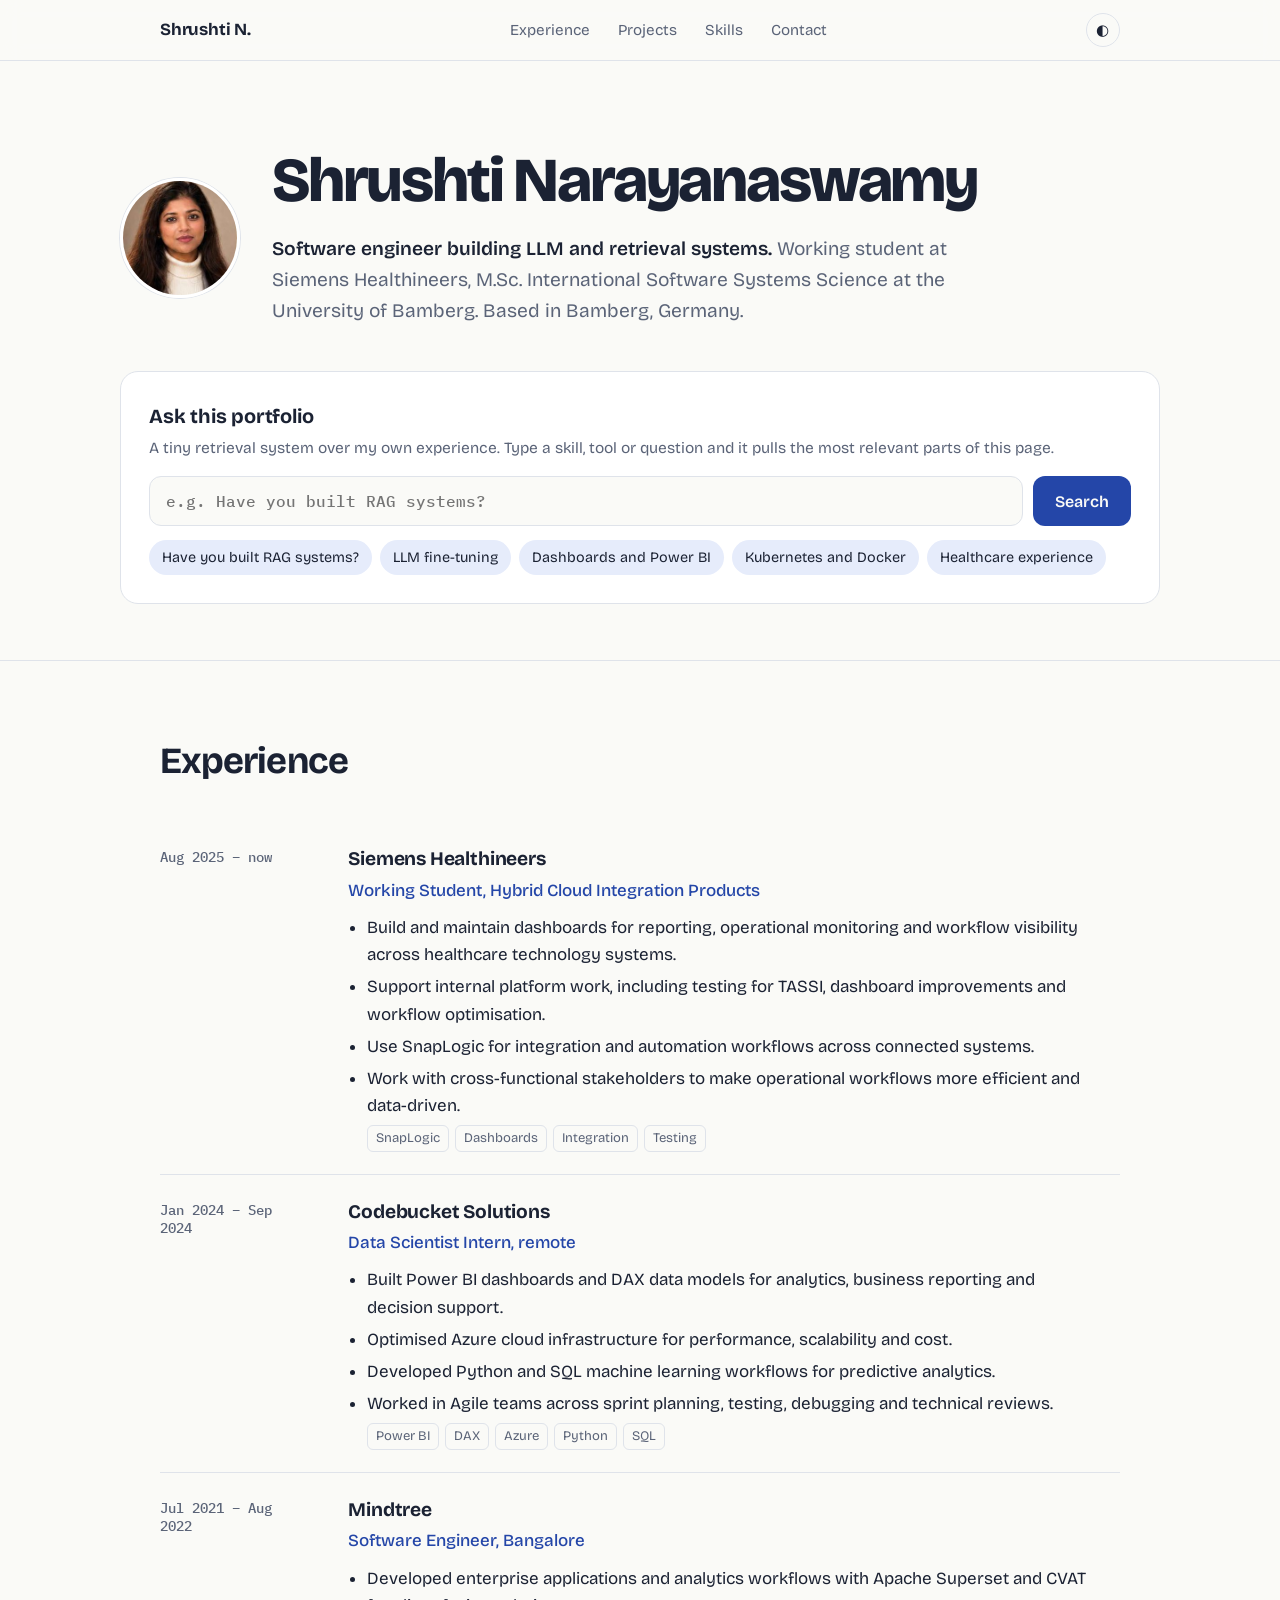
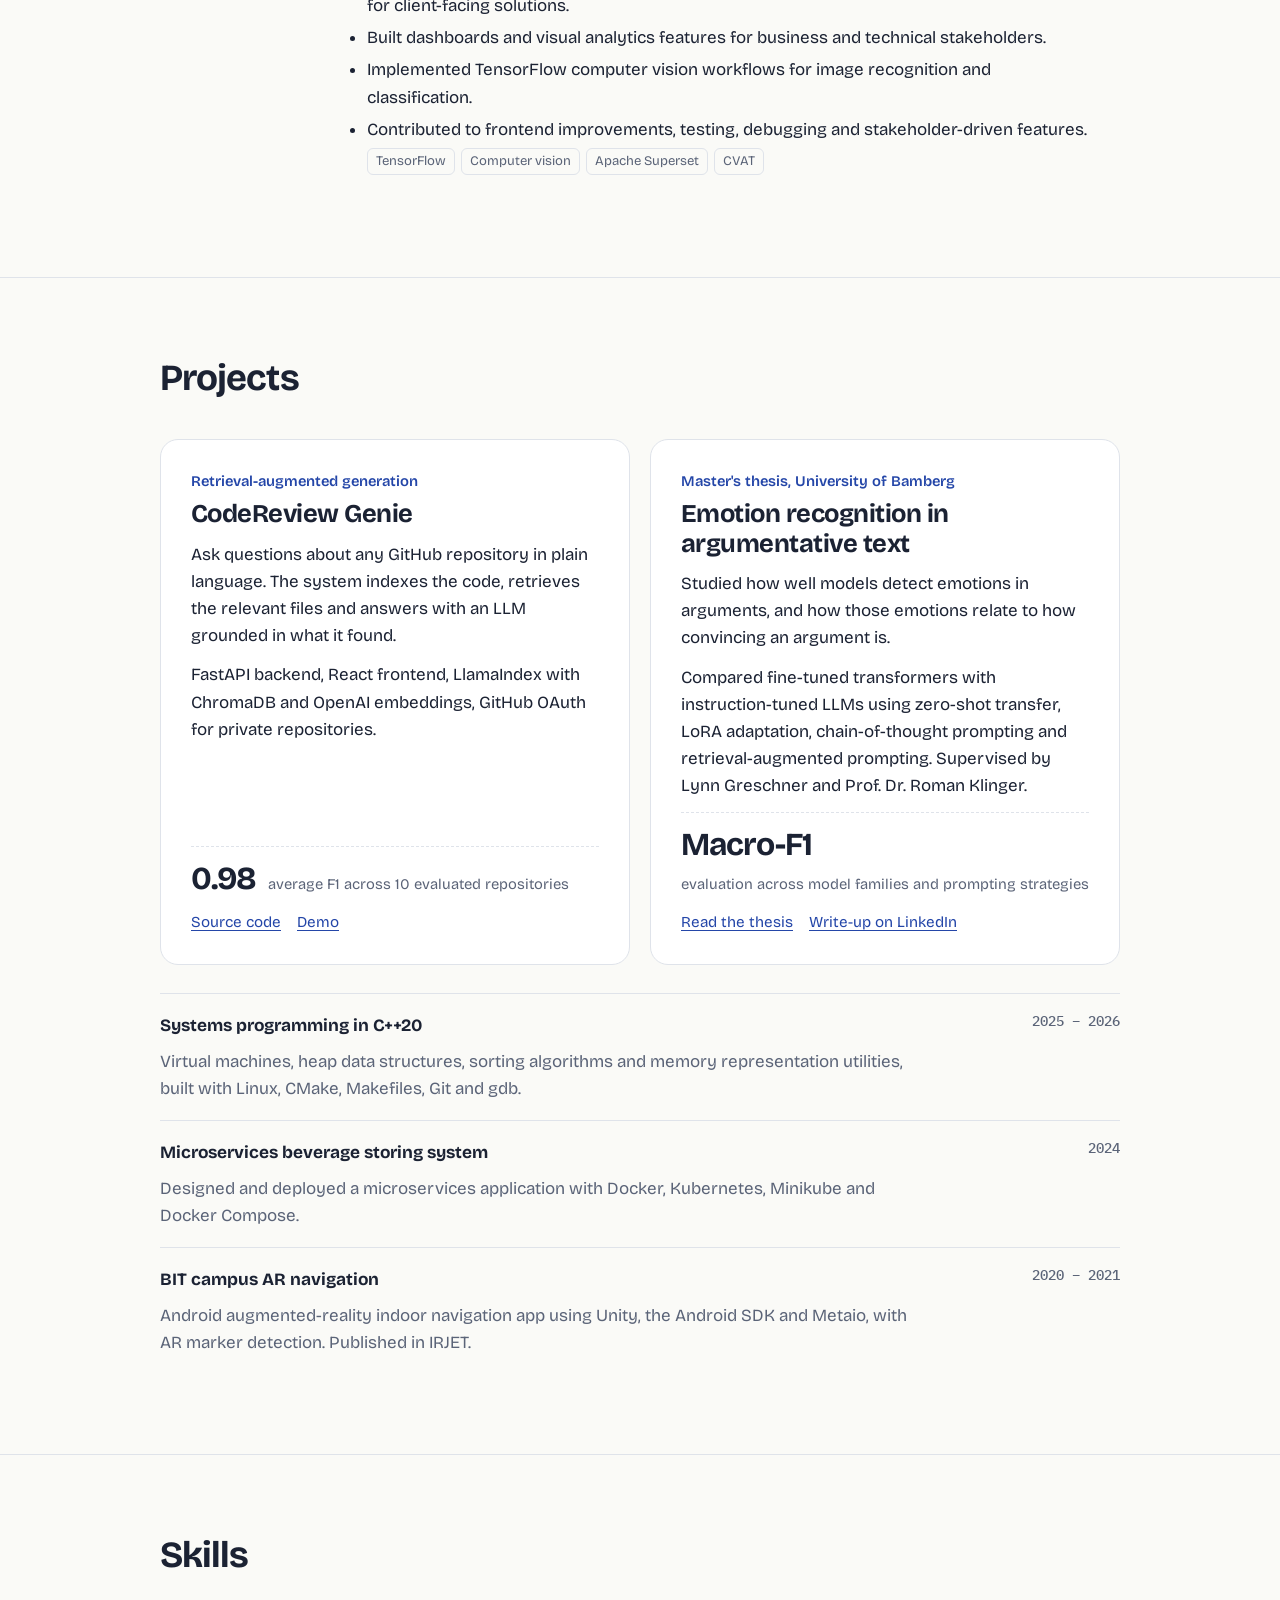
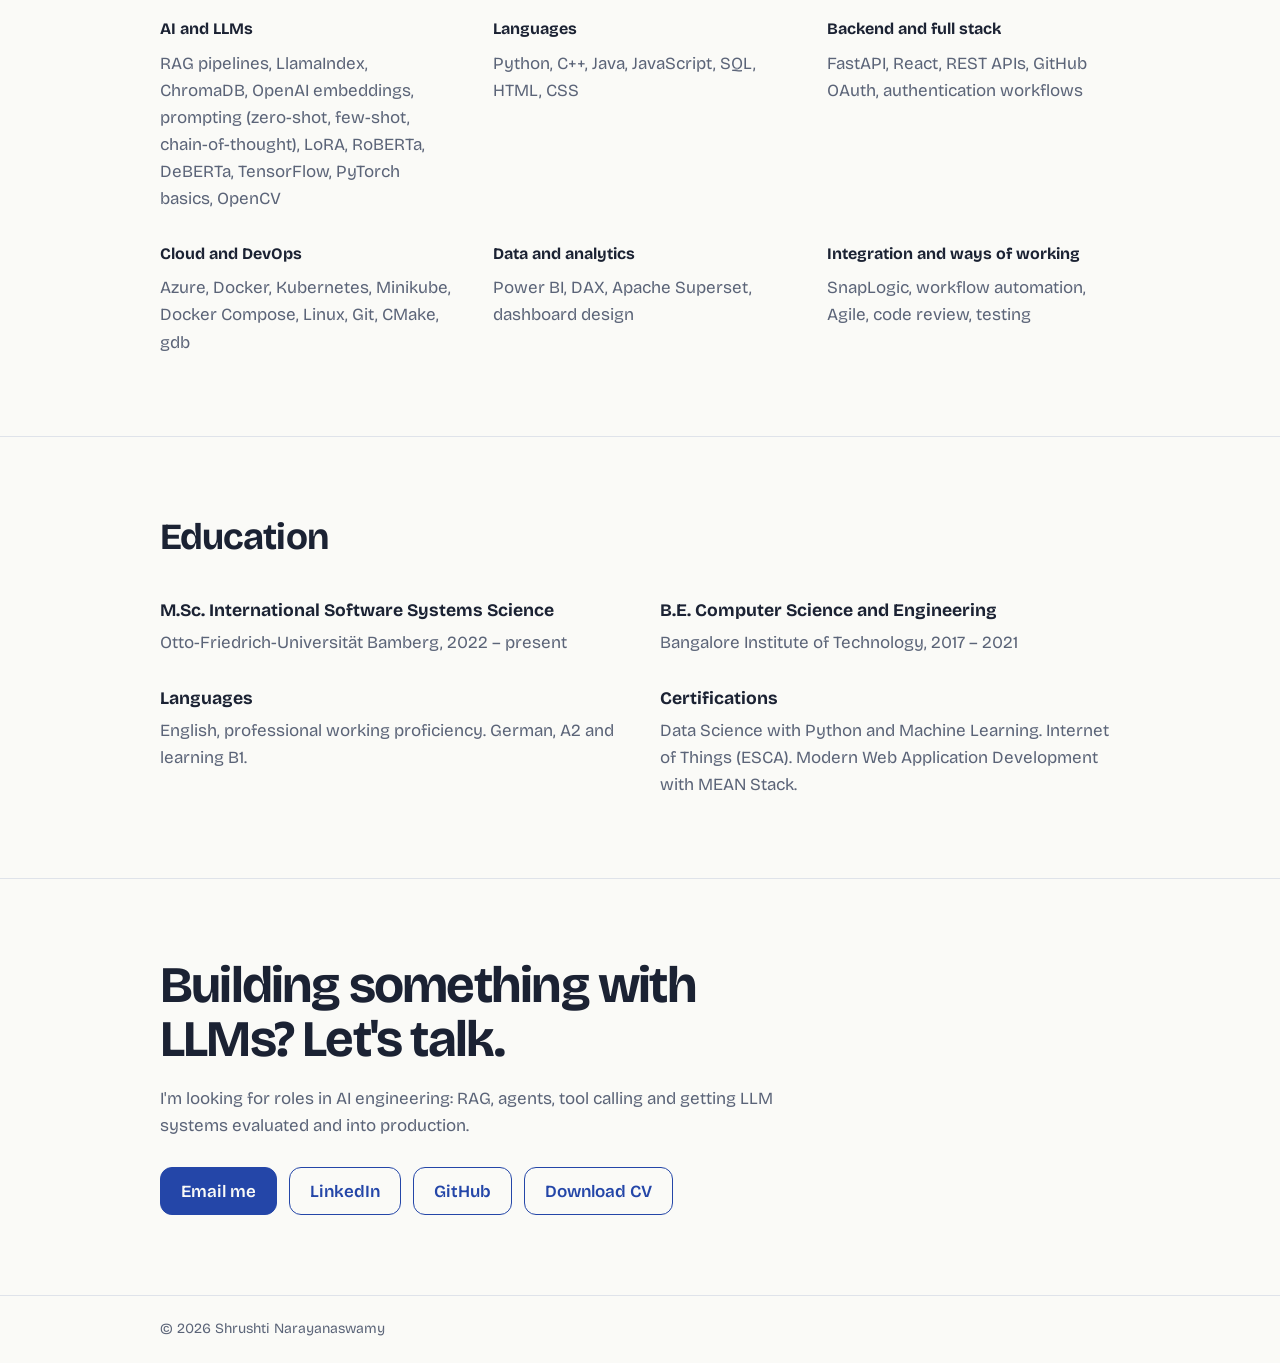
==== index.html @ b59c6137 "Add files via upload" ====
<!DOCTYPE html>
<html lang="en">
<head>
<meta charset="utf-8">
<meta name="viewport" content="width=device-width, initial-scale=1, viewport-fit=cover">
<title>Shrushti Narayanaswamy — AI & Software Engineer</title>
<meta name="description" content="Software engineer building retrieval-augmented and LLM-powered systems. Working student at Siemens Healthineers.">
<link rel="preconnect" href="https://fonts.googleapis.com">
<link rel="preconnect" href="https://fonts.gstatic.com" crossorigin>
<link href="https://fonts.googleapis.com/css2?family=Bricolage+Grotesque:opsz,wght@12..96,400;12..96,500;12..96,600;12..96,700;12..96,800&family=IBM+Plex+Mono:wght@400;500&display=swap" rel="stylesheet">
<style>
/* ============ EDIT ME: colours ============ */
:root{
  --bg:#FAFAF7; --surface:#FFFFFF; --ink:#1B2233; --muted:#5B6478;
  --rule:#DFE3EA; --accent:#2446A8; --accent-soft:#E6ECFB; --mark:#FFE58F;
  --sans:"Bricolage Grotesque", ui-sans-serif, system-ui, -apple-system, "Segoe UI", Roboto, sans-serif;
  --mono:"IBM Plex Mono", ui-monospace, SFMono-Regular, Menlo, Consolas, monospace;
  box-sizing:border-box;
  padding-top:env(safe-area-inset-top,0px);
  padding-bottom:env(safe-area-inset-bottom,0px);
}
@media (prefers-color-scheme:dark){
  :root:not([data-theme="light"]){
    --bg:#121722; --surface:#182031; --ink:#E7EAF1; --muted:#9BA4B6;
    --rule:#2A3346; --accent:#94AEFF; --accent-soft:#1F2A45; --mark:rgba(255,214,90,.32);
  }
}
:root[data-theme="dark"]{
  --bg:#121722; --surface:#182031; --ink:#E7EAF1; --muted:#9BA4B6;
  --rule:#2A3346; --accent:#94AEFF; --accent-soft:#1F2A45; --mark:rgba(255,214,90,.32);
}
*,*::before,*::after{box-sizing:inherit}
html{scroll-behavior:smooth;scroll-padding-top:calc(env(safe-area-inset-top,0px) + 72px)}
@media (prefers-reduced-motion:reduce){html{scroll-behavior:auto}*{transition:none!important;animation:none!important}}
body{margin:0;background:var(--bg);color:var(--ink);font-family:var(--sans);font-size:1.0625rem;line-height:1.6;font-optical-sizing:auto;-webkit-font-smoothing:antialiased}
img{max-width:100%;display:block}
a{color:var(--accent);text-underline-offset:3px}
a:hover{text-decoration-thickness:2px}
:focus-visible{outline:2px solid var(--accent);outline-offset:3px;border-radius:4px}
mark{background:var(--mark);color:inherit;padding:0 .1em;border-radius:2px}
.wrap{max-width:1040px;margin:0 auto;padding:0 clamp(20px,5vw,40px)}

/* nav */
.nav{position:sticky;top:env(safe-area-inset-top,0px);z-index:10;background:color-mix(in srgb,var(--bg) 88%,transparent);backdrop-filter:blur(10px);-webkit-backdrop-filter:blur(10px);border-bottom:1px solid var(--rule)}
.nav .wrap{display:flex;align-items:center;justify-content:space-between;gap:16px;height:60px}
.brand{font-weight:700;color:var(--ink);text-decoration:none;letter-spacing:-.01em}
.nav ul{display:flex;gap:clamp(12px,2.5vw,28px);list-style:none;margin:0;padding:0;font-size:.95rem}
.nav ul a{color:var(--muted);text-decoration:none}
.nav ul a:hover{color:var(--ink)}
.theme{background:none;border:1px solid var(--rule);color:var(--ink);border-radius:999px;width:34px;height:34px;cursor:pointer;font-size:.95rem;flex:none}
@media (max-width:640px){.nav ul li.opt{display:none}}

/* hero */
.hero{padding:clamp(40px,8vw,88px) 0 clamp(32px,5vw,56px)}
.intro{display:grid;grid-template-columns:auto 1fr;gap:clamp(18px,3vw,32px);align-items:center;margin-bottom:clamp(28px,4vw,44px)}
.intro img{width:clamp(84px,12vw,120px);aspect-ratio:1;object-fit:cover;object-position:50% 20%;border-radius:50%;border:3px solid var(--surface);box-shadow:0 0 0 1px var(--rule)}
.intro h1{font-size:clamp(2.1rem,5.6vw,3.9rem);line-height:1.02;letter-spacing:-.035em;font-weight:800;margin:0 0 .35em}
.intro p{margin:0;color:var(--muted);font-size:clamp(1.02rem,1.8vw,1.2rem);max-width:60ch}
.intro p strong{color:var(--ink);font-weight:600}

/* the one memorable thing: ask-my-portfolio retrieval box */
.ask{background:var(--surface);border:1px solid var(--rule);border-radius:18px;padding:clamp(18px,3vw,28px)}
.ask h2{font-size:1.25rem;letter-spacing:-.01em;margin:0 0 4px}
.ask .sub{color:var(--muted);margin:0 0 16px;font-size:.97rem}
.q{display:flex;gap:10px;flex-wrap:wrap}
.q input{flex:1 1 260px;min-width:0;font:500 1rem var(--mono);color:var(--ink);background:var(--bg);border:1.5px solid var(--rule);border-radius:12px;padding:14px 16px}
.q input:focus{outline:none;border-color:var(--accent)}
.q button{font:600 1rem var(--sans);background:var(--accent);color:var(--bg);border:0;border-radius:12px;padding:0 22px;min-height:50px;cursor:pointer}
.chips{display:flex;flex-wrap:wrap;gap:8px;margin:14px 0 0}
.chips button{font:inherit;font-size:.9rem;background:var(--accent-soft);color:var(--ink);border:0;border-radius:999px;padding:6px 13px;cursor:pointer}
.chips button:hover{outline:1px solid var(--accent)}
.results{margin-top:18px;display:grid;gap:10px}
.results:empty{display:none}
.hit{display:grid;grid-template-columns:44px 1fr;gap:14px;padding:14px 16px;border-radius:12px;background:var(--bg);border:1px solid var(--rule);text-decoration:none;color:var(--ink);animation:in .28s ease both}
.hit:hover{border-color:var(--accent)}
.hit:nth-child(2){animation-delay:.06s}.hit:nth-child(3){animation-delay:.12s}
@keyframes in{from{opacity:0;transform:translateY(6px)}to{opacity:1;transform:none}}
.score{font:500 .8rem var(--mono);color:var(--muted);text-align:right}
.score i{display:block;height:4px;border-radius:2px;background:var(--rule);margin-top:6px;overflow:hidden}
.score i b{display:block;height:100%;background:var(--accent)}
.hit h3{margin:0;font-size:1rem;font-weight:600}
.hit .src{font:400 .8rem var(--mono);color:var(--muted)}
.hit p{margin:4px 0 0;font-size:.95rem;color:var(--muted)}
.empty{color:var(--muted);font-size:.95rem;margin:0}
.meta-note{font:400 .78rem var(--mono);color:var(--muted);margin:12px 0 0}

/* sections */
section.block{padding:clamp(44px,7vw,80px) 0;border-top:1px solid var(--rule)}
.block h2.title{font-size:clamp(1.6rem,3.4vw,2.3rem);letter-spacing:-.025em;line-height:1.1;margin:0 0 clamp(24px,4vw,40px);font-weight:700}

/* experience timeline */
.job{display:grid;grid-template-columns:150px 1fr;gap:clamp(16px,3vw,40px);padding:22px 0;border-bottom:1px solid var(--rule)}
.job:last-child{border-bottom:0}
.when{font:500 .88rem var(--mono);color:var(--muted);padding-top:4px}
.job h3{margin:0;font-size:1.2rem;letter-spacing:-.01em}
.job .role{margin:2px 0 10px;color:var(--accent);font-weight:500}
.job ul{margin:0;padding-left:1.1em;max-width:68ch}
.job li{margin:.3em 0}
.tags{display:flex;flex-wrap:wrap;gap:6px;margin-top:12px;padding:0;list-style:none}
.tags li{font-size:.82rem;border:1px solid var(--rule);border-radius:6px;padding:2px 8px;color:var(--muted);margin:0}
@media (max-width:640px){.job{grid-template-columns:1fr;gap:4px}}

/* projects: two featured, rest compact */
.featured{display:grid;grid-template-columns:repeat(auto-fit,minmax(min(100%,420px),1fr));gap:20px;margin-bottom:28px}
.feat{background:var(--surface);border:1px solid var(--rule);border-radius:18px;padding:clamp(20px,3vw,30px);display:flex;flex-direction:column}
.feat .kind{color:var(--accent);font-weight:600;font-size:.92rem;margin:0 0 6px}
.feat h3{font-size:clamp(1.3rem,2.4vw,1.6rem);letter-spacing:-.02em;line-height:1.15;margin:0 0 12px}
.feat p{margin:0 0 12px;max-width:62ch}
.feat .stat{margin-top:auto;padding-top:16px;border-top:1px dashed var(--rule);display:flex;align-items:baseline;gap:12px;flex-wrap:wrap}
.feat .stat strong{font-size:2rem;letter-spacing:-.03em;line-height:1}
.feat .stat span{color:var(--muted);font-size:.92rem}
.feat .links{display:flex;gap:16px;margin-top:14px;font-size:.95rem;flex-wrap:wrap}
.more{list-style:none;margin:0;padding:0}
.more li{display:grid;grid-template-columns:1fr auto;gap:6px 20px;padding:18px 0;border-top:1px solid var(--rule)}
.more h3{margin:0;font-size:1.08rem}
.more p{margin:2px 0 0;color:var(--muted);grid-column:1/-1;max-width:70ch}
.more .yr{font:500 .85rem var(--mono);color:var(--muted)}

/* skills */
.skills{display:grid;grid-template-columns:repeat(auto-fit,minmax(min(100%,280px),1fr));gap:28px 40px}
.skills h3{font-size:1rem;margin:0 0 8px}
.skills p{margin:0;color:var(--muted)}

/* education */
.edu{display:grid;grid-template-columns:repeat(auto-fit,minmax(min(100%,300px),1fr));gap:28px 40px}
.edu h3{margin:0;font-size:1.1rem}
.edu p{margin:4px 0 0;color:var(--muted)}

/* contact */
.contact{padding:clamp(56px,9vw,104px) 0}
.contact h2{font-size:clamp(1.9rem,5vw,3.2rem);letter-spacing:-.035em;line-height:1.05;margin:0 0 18px;max-width:18ch}
.contact p{color:var(--muted);max-width:56ch;margin:0 0 28px}
.cta{display:flex;flex-wrap:wrap;gap:12px}
.btn{display:inline-flex;align-items:center;min-height:48px;padding:0 20px;border-radius:12px;font-weight:600;text-decoration:none;border:1.5px solid var(--accent)}
.btn.primary{background:var(--accent);color:var(--bg)}
.btn.ghost{color:var(--accent)}
footer{border-top:1px solid var(--rule);padding:22px 0;color:var(--muted);font-size:.88rem}
</style>
</head>
<body>

<nav class="nav" aria-label="Main">
  <div class="wrap">
    <a class="brand" href="#top">Shrushti N.</a>
    <ul>
      <li><a href="#experience">Experience</a></li>
      <li><a href="#projects">Projects</a></li>
      <li class="opt"><a href="#skills">Skills</a></li>
      <li><a href="#contact">Contact</a></li>
    </ul>
    <button class="theme" id="theme" aria-label="Toggle dark mode">◐</button>
  </div>
</nav>

<main id="top">
<header class="hero wrap">
  <div class="intro">
    <img src="[data-uri]" alt="Portrait of Shrushti Narayanaswamy" width="120" height="120">
    <div>
      <h1>Shrushti Narayanaswamy</h1>
      <p><strong>Software engineer building LLM and retrieval systems.</strong> Working student at Siemens Healthineers, M.Sc. International Software Systems Science at the University of Bamberg. Based in Bamberg, Germany.</p>
    </div>
  </div>

  <!-- Search runs entirely in the browser over the text in PORTFOLIO below. -->
  <div class="ask" role="search">
    <h2>Ask this portfolio</h2>
    <p class="sub">A tiny retrieval system over my own experience. Type a skill, tool or question and it pulls the most relevant parts of this page.</p>
    <form class="q" id="qform" autocomplete="off">
      <label for="q" class="sr" style="position:absolute;left:-9999px">Search my experience</label>
      <input id="q" type="search" placeholder="e.g. Have you built RAG systems?">
      <button type="submit">Search</button>
    </form>
    <div class="chips" id="chips" aria-label="Example questions">
      <button type="button">Have you built RAG systems?</button>
      <button type="button">LLM fine-tuning</button>
      <button type="button">Dashboards and Power BI</button>
      <button type="button">Kubernetes and Docker</button>
      <button type="button">Healthcare experience</button>
    </div>
    <div class="results" id="results" aria-live="polite"></div>
  </div>
</header>

<section class="block" id="experience">
  <div class="wrap">
    <h2 class="title">Experience</h2>

    <article class="job" id="siemens">
      <div class="when">Aug 2025 – now</div>
      <div>
        <h3>Siemens Healthineers</h3>
        <p class="role">Working Student, Hybrid Cloud Integration Products</p>
        <ul>
          <li>Build and maintain dashboards for reporting, operational monitoring and workflow visibility across healthcare technology systems.</li>
          <li>Support internal platform work, including testing for TASSI, dashboard improvements and workflow optimisation.</li>
          <li>Use SnapLogic for integration and automation workflows across connected systems.</li>
          <li>Work with cross-functional stakeholders to make operational workflows more efficient and data-driven.</li>
        </ul>
        <ul class="tags"><li>SnapLogic</li><li>Dashboards</li><li>Integration</li><li>Testing</li></ul>
      </div>
    </article>

    <article class="job" id="codebucket">
      <div class="when">Jan 2024 – Sep 2024</div>
      <div>
        <h3>Codebucket Solutions</h3>
        <p class="role">Data Scientist Intern, remote</p>
        <ul>
          <li>Built Power BI dashboards and DAX data models for analytics, business reporting and decision support.</li>
          <li>Optimised Azure cloud infrastructure for performance, scalability and cost.</li>
          <li>Developed Python and SQL machine learning workflows for predictive analytics.</li>
          <li>Worked in Agile teams across sprint planning, testing, debugging and technical reviews.</li>
        </ul>
        <ul class="tags"><li>Power BI</li><li>DAX</li><li>Azure</li><li>Python</li><li>SQL</li></ul>
      </div>
    </article>

    <article class="job" id="mindtree">
      <div class="when">Jul 2021 – Aug 2022</div>
      <div>
        <h3>Mindtree</h3>
        <p class="role">Software Engineer, Bangalore</p>
        <ul>
          <li>Developed enterprise applications and analytics workflows with Apache Superset and CVAT for client-facing solutions.</li>
          <li>Built dashboards and visual analytics features for business and technical stakeholders.</li>
          <li>Implemented TensorFlow computer vision workflows for image recognition and classification.</li>
          <li>Contributed to frontend improvements, testing, debugging and stakeholder-driven features.</li>
        </ul>
        <ul class="tags"><li>TensorFlow</li><li>Computer vision</li><li>Apache Superset</li><li>CVAT</li></ul>
      </div>
    </article>
  </div>
</section>

<section class="block" id="projects">
  <div class="wrap">
    <h2 class="title">Projects</h2>

    <div class="featured">
      <article class="feat" id="genie">
        <p class="kind">Retrieval-augmented generation</p>
        <h3>CodeReview Genie</h3>
        <p>Ask questions about any GitHub repository in plain language. The system indexes the code, retrieves the relevant files and answers with an LLM grounded in what it found.</p>
        <p>FastAPI backend, React frontend, LlamaIndex with ChromaDB and OpenAI embeddings, GitHub OAuth for private repositories.</p>
        <div class="stat"><strong>0.98</strong><span>average F1 across 10 evaluated repositories</span></div>
        <div class="links">
          <!-- EDIT ME: add real links -->
          <a href="#">Source code</a><a href="#">Demo</a>
        </div>
      </article>

      <article class="feat" id="thesis">
        <p class="kind">Master's thesis, University of Bamberg</p>
        <h3>Emotion recognition in argumentative text</h3>
        <p>Studied how well models detect emotions in arguments, and how those emotions relate to how convincing an argument is.</p>
        <p>Compared fine-tuned transformers with instruction-tuned LLMs using zero-shot transfer, LoRA adaptation, chain-of-thought prompting and retrieval-augmented prompting. Supervised by Lynn Greschner and Prof. Dr. Roman Klinger.</p>
        <div class="stat"><strong>Macro-F1</strong><span>evaluation across model families and prompting strategies</span></div>
        <div class="links">
          <a href="#">Read the thesis</a><a href="#">Write-up on LinkedIn</a>
        </div>
      </article>
    </div>

    <ul class="more">
      <li id="cpp">
        <h3>Systems programming in C++20</h3><span class="yr">2025 – 2026</span>
        <p>Virtual machines, heap data structures, sorting algorithms and memory representation utilities, built with Linux, CMake, Makefiles, Git and gdb.</p>
      </li>
      <li id="beverage">
        <h3>Microservices beverage storing system</h3><span class="yr">2024</span>
        <p>Designed and deployed a microservices application with Docker, Kubernetes, Minikube and Docker Compose.</p>
      </li>
      <li id="ar">
        <h3>BIT campus AR navigation</h3><span class="yr">2020 – 2021</span>
        <p>Android augmented-reality indoor navigation app using Unity, the Android SDK and Metaio, with AR marker detection. Published in IRJET.</p>
      </li>
    </ul>
  </div>
</section>

<section class="block" id="skills">
  <div class="wrap">
    <h2 class="title">Skills</h2>
    <div class="skills">
      <div id="sk-ai"><h3>AI and LLMs</h3><p>RAG pipelines, LlamaIndex, ChromaDB, OpenAI embeddings, prompting (zero-shot, few-shot, chain-of-thought), LoRA, RoBERTa, DeBERTa, TensorFlow, PyTorch basics, OpenCV</p></div>
      <div id="sk-lang"><h3>Languages</h3><p>Python, C++, Java, JavaScript, SQL, HTML, CSS</p></div>
      <div id="sk-web"><h3>Backend and full stack</h3><p>FastAPI, React, REST APIs, GitHub OAuth, authentication workflows</p></div>
      <div id="sk-cloud"><h3>Cloud and DevOps</h3><p>Azure, Docker, Kubernetes, Minikube, Docker Compose, Linux, Git, CMake, gdb</p></div>
      <div id="sk-data"><h3>Data and analytics</h3><p>Power BI, DAX, Apache Superset, dashboard design</p></div>
      <div id="sk-int"><h3>Integration and ways of working</h3><p>SnapLogic, workflow automation, Agile, code review, testing</p></div>
    </div>
  </div>
</section>

<section class="block" id="education">
  <div class="wrap">
    <h2 class="title">Education</h2>
    <div class="edu">
      <div><h3>M.Sc. International Software Systems Science</h3><p>Otto-Friedrich-Universität Bamberg, 2022 – present</p></div>
      <div><h3>B.E. Computer Science and Engineering</h3><p>Bangalore Institute of Technology, 2017 – 2021</p></div>
      <div><h3>Languages</h3><p>English, professional working proficiency. German, A2 and learning B1.</p></div>
      <div><h3>Certifications</h3><p>Data Science with Python and Machine Learning. Internet of Things (ESCA). Modern Web Application Development with MEAN Stack.</p></div>
    </div>
  </div>
</section>

<section class="block contact" id="contact">
  <div class="wrap">
    <h2>Building something with LLMs? Let's talk.</h2>
    <p>I'm looking for roles in AI engineering: RAG, agents, tool calling and getting LLM systems evaluated and into production.</p>
    <div class="cta">
      <a class="btn primary" href="mailto:shrushtinarayanaswamy@gmail.com">Email me</a>
      <a class="btn ghost" href="https://linkedin.com/in/shrushtinarayanaswamy" target="_blank" rel="noopener">LinkedIn</a>
      <!-- EDIT ME: CV link -->
      <a class="btn ghost" href="https://github.com/shrushti20" target="_blank" rel="noopener">GitHub</a>
      <a class="btn ghost" href="#">Download CV</a>
    </div>
  </div>
</section>
</main>

<footer><div class="wrap">© 2026 Shrushti Narayanaswamy</div></footer>

<script>
/* Theme toggle (remembered per browser) */
(function(){
  const root=document.documentElement,btn=document.getElementById('theme');
  try{const t=localStorage.getItem('theme');if(t)root.dataset.theme=t;}catch(e){}
  btn.addEventListener('click',()=>{
    const dark=root.dataset.theme?root.dataset.theme==='dark':matchMedia('(prefers-color-scheme: dark)').matches;
    root.dataset.theme=dark?'light':'dark';
    try{localStorage.setItem('theme',root.dataset.theme);}catch(e){}
  });
})();

/* ===== Ask this portfolio: BM25 over chunks built from the page ===== */
(function(){
  const sources=[
    ['siemens','Siemens Healthineers','Experience'],
    ['codebucket','Codebucket Solutions','Experience'],
    ['mindtree','Mindtree','Experience'],
    ['genie','CodeReview Genie','Project'],
    ['thesis','Master\'s thesis','Project'],
    ['cpp','Systems programming in C++20','Project'],
    ['beverage','Microservices beverage system','Project'],
    ['ar','BIT campus AR navigation','Project'],
    ['sk-ai','AI and LLM skills','Skills'],
    ['sk-web','Backend and full stack','Skills'],
    ['sk-cloud','Cloud and DevOps','Skills'],
    ['sk-data','Data and analytics','Skills'],
    ['sk-int','Integration','Skills'],
    ['sk-lang','Programming languages','Skills']
  ];
  // Extra hidden keywords to help matching (edit freely)
  const extra={
    siemens:'healthcare medical hospital industry enterprise',
    genie:'rag retrieval llm large language model question answering embeddings vector database github',
    thesis:'nlp natural language processing llm fine-tuning finetuning transformer research emotion argument lora prompt',
    'sk-ai':'rag llm nlp machine learning ml deep learning fine-tuning',
    beverage:'docker kubernetes k8s devops containers',
    'sk-cloud':'devops containers k8s cloud',
    codebucket:'bi business intelligence cloud machine learning ml',
    mindtree:'cv vision images deep learning'
  };
  const syn={rag:['retrieval'],retrieval:['rag'],llm:['llms','language'],llms:['llm'],k8s:['kubernetes'],kubernetes:['k8s'],ml:['machine','learning'],cv:['vision'],bi:['power'],finetuning:['fine','lora'],'fine-tuning':['lora','fine'],dashboard:['dashboards'],dashboards:['dashboard']};
  const stop=new Set('a an the and or of to in on for with have has had you your do did does is are was were be been i me my what which how any about can could would it this that there at by from as experience worked work'.split(' '));
  const tok=s=>s.toLowerCase().replace(/[^a-z0-9+#\-\s]/g,' ').split(/\s+/).filter(w=>w&&!stop.has(w));

  const docs=sources.map(([id,title,kind])=>{
    const el=document.getElementById(id);if(!el)return null;
    const text=el.innerText.replace(/\s+/g,' ').trim();
    const sents=text.split(/(?<=[.!?])\s+/);
    const toks=tok(text+' '+(extra[id]||''));
    return {id,title,kind,text,sents,toks,len:toks.length};
  }).filter(Boolean);
  const N=docs.length,avg=docs.reduce((a,d)=>a+d.len,0)/N;
  const df={};docs.forEach(d=>new Set(d.toks).forEach(t=>df[t]=(df[t]||0)+1));
  const idf=t=>Math.log(1+(N-(df[t]||0)+.5)/((df[t]||0)+.5));

  function search(q){
    let terms=tok(q);terms=[...new Set(terms.concat(...terms.map(t=>syn[t]||[])))];
    if(!terms.length)return {terms,hits:[]};
    const k1=1.4,b=.75;
    const hits=docs.map(d=>{
      let s=0;terms.forEach(t=>{const f=d.toks.filter(x=>x===t||(t.length>3&&x.startsWith(t))).length;if(f)s+=idf(t)*f*(k1+1)/(f+k1*(1-b+b*d.len/avg));});
      return {d,s};
    }).filter(h=>h.s>0).sort((a,b)=>b.s-a.s).slice(0,3);
    return {terms,hits};
  }
  const esc=s=>s.replace(/[&<>"]/g,c=>({'&':'&amp;','<':'&lt;','>':'&gt;','"':'&quot;'}[c]));
  function snippet(d,terms){
    const scored=d.sents.map(s=>({s,n:terms.filter(t=>s.toLowerCase().includes(t)).length})).sort((a,b)=>b.n-a.n);
    let out=esc(scored[0].n?scored[0].s:d.sents.slice(0,2).join(' '));
    if(out.length>220)out=out.slice(0,217)+'…';
    const ts=terms.filter(t=>t.length>1).map(t=>t.replace(/[.*+?^${}()|[\]\\]/g,'\\$&'));
    if(ts.length)out=out.replace(new RegExp('\\b('+ts.join('|')+')[a-z]*','gi'),'<mark>$&</mark>');
    return out;
  }
  const res=document.getElementById('results'),input=document.getElementById('q');
  function run(q){
    const {terms,hits}=search(q);
    if(!q.trim()){res.innerHTML='';return;}
    if(!hits.length){res.innerHTML='<p class="empty">Nothing here matches “'+esc(q)+'”. Try “RAG”, “dashboards” or “Kubernetes”.</p>';return;}
    const top=hits[0].s;
    res.innerHTML=hits.map(h=>{const pct=Math.round(h.s/top*100);return '<a class="hit" href="#'+h.d.id+'"><div class="score">'+(h.s/top).toFixed(2)+'<i><b style="width:'+pct+'%"></b></i></div><div><h3>'+esc(h.d.title)+'</h3><span class="src">'+h.d.kind+'</span><p>'+snippet(h.d,terms)+'</p></div></a>';}).join('')+'<p class="meta-note">Top '+hits.length+' of '+N+' chunks, BM25 ranking, runs in your browser.</p>';
  }
  document.getElementById('qform').addEventListener('submit',e=>{e.preventDefault();run(input.value);});
  document.getElementById('chips').addEventListener('click',e=>{if(e.target.tagName==='BUTTON'){input.value=e.target.textContent;run(input.value);}});
})();
</script>
</body>
</html>
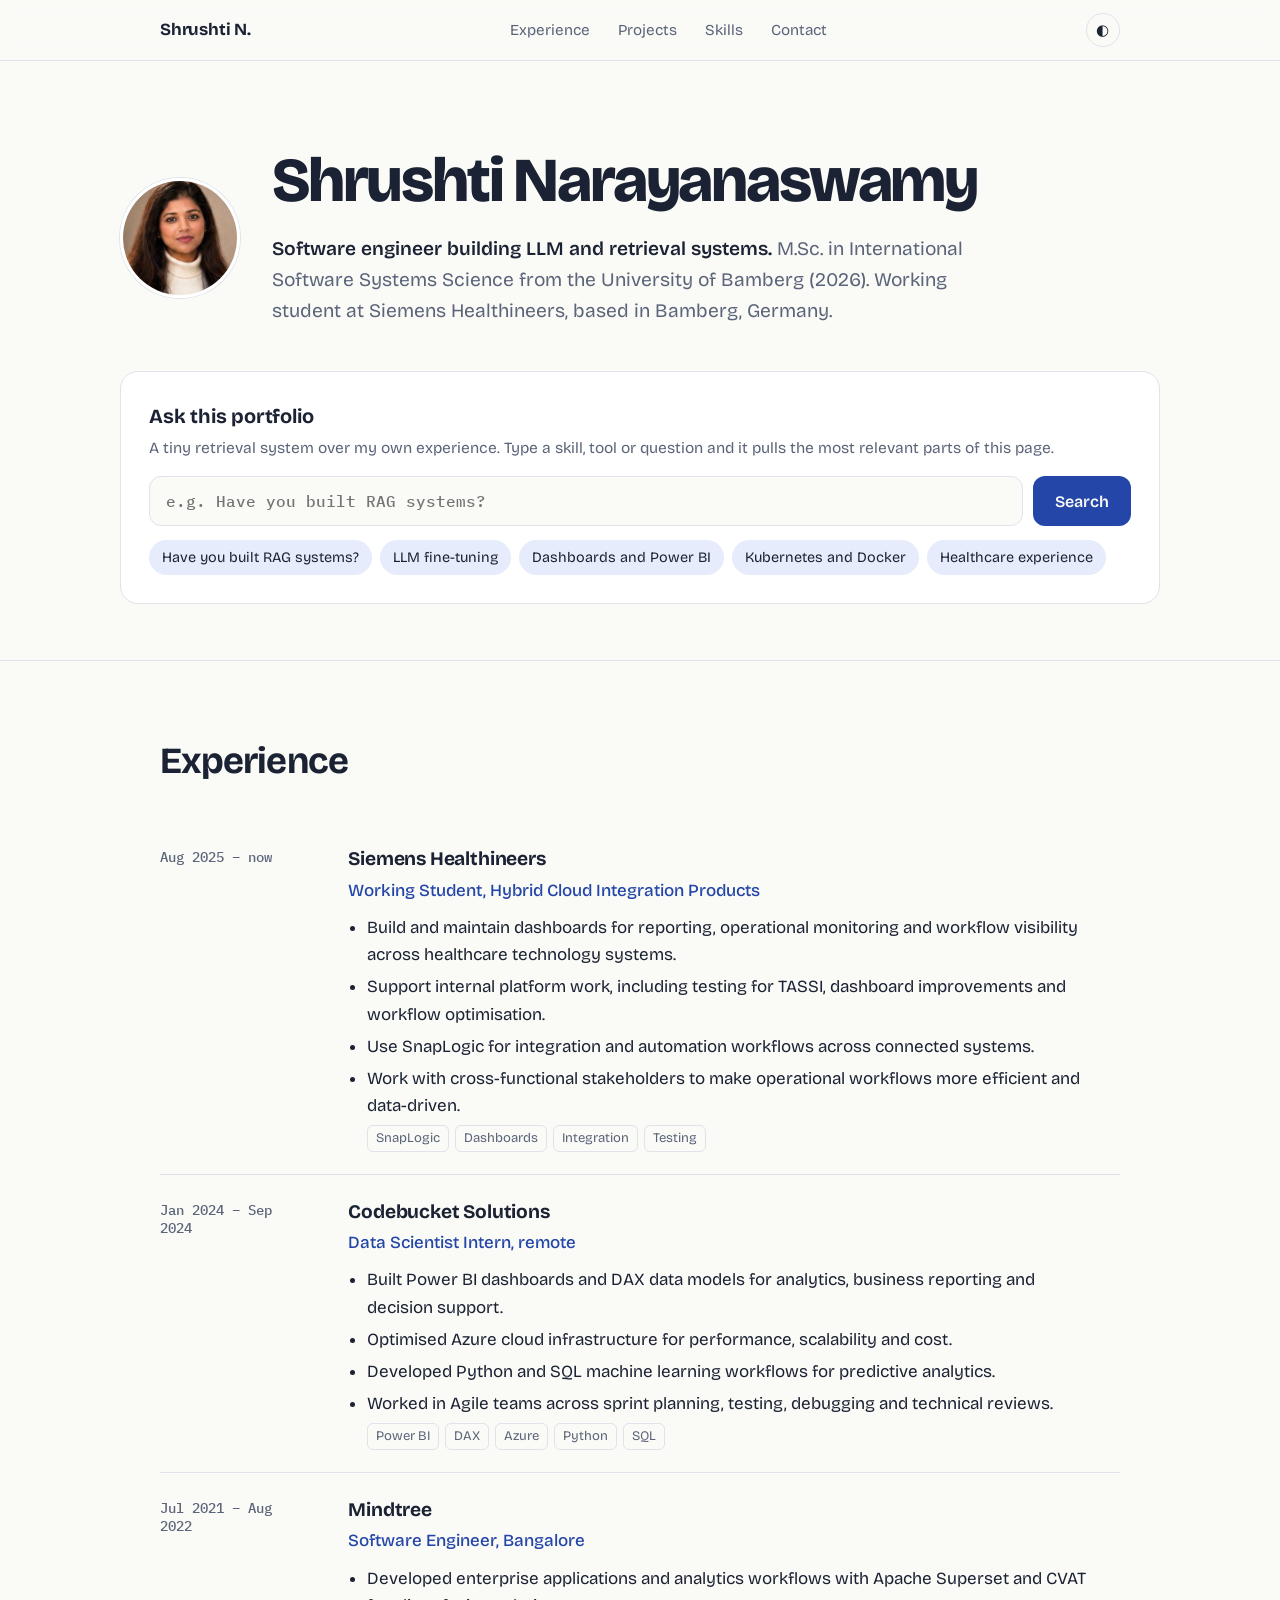
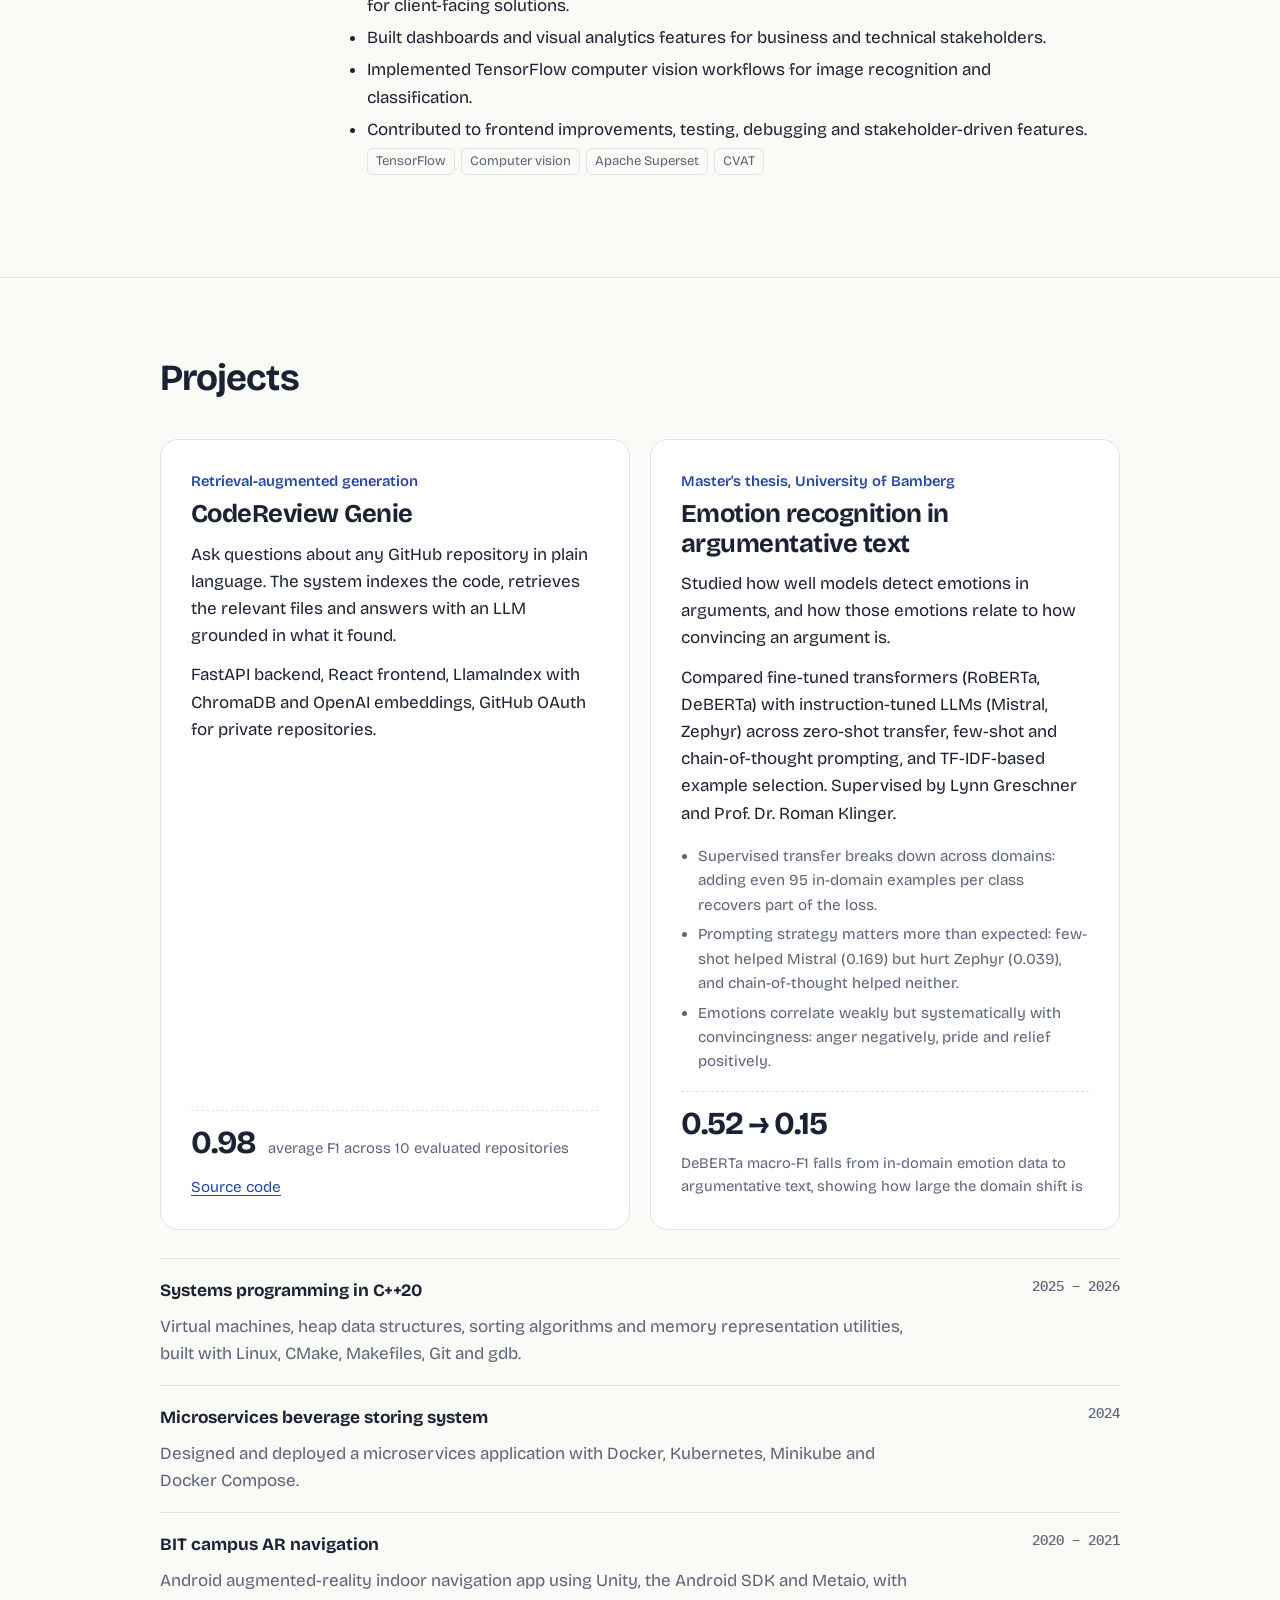
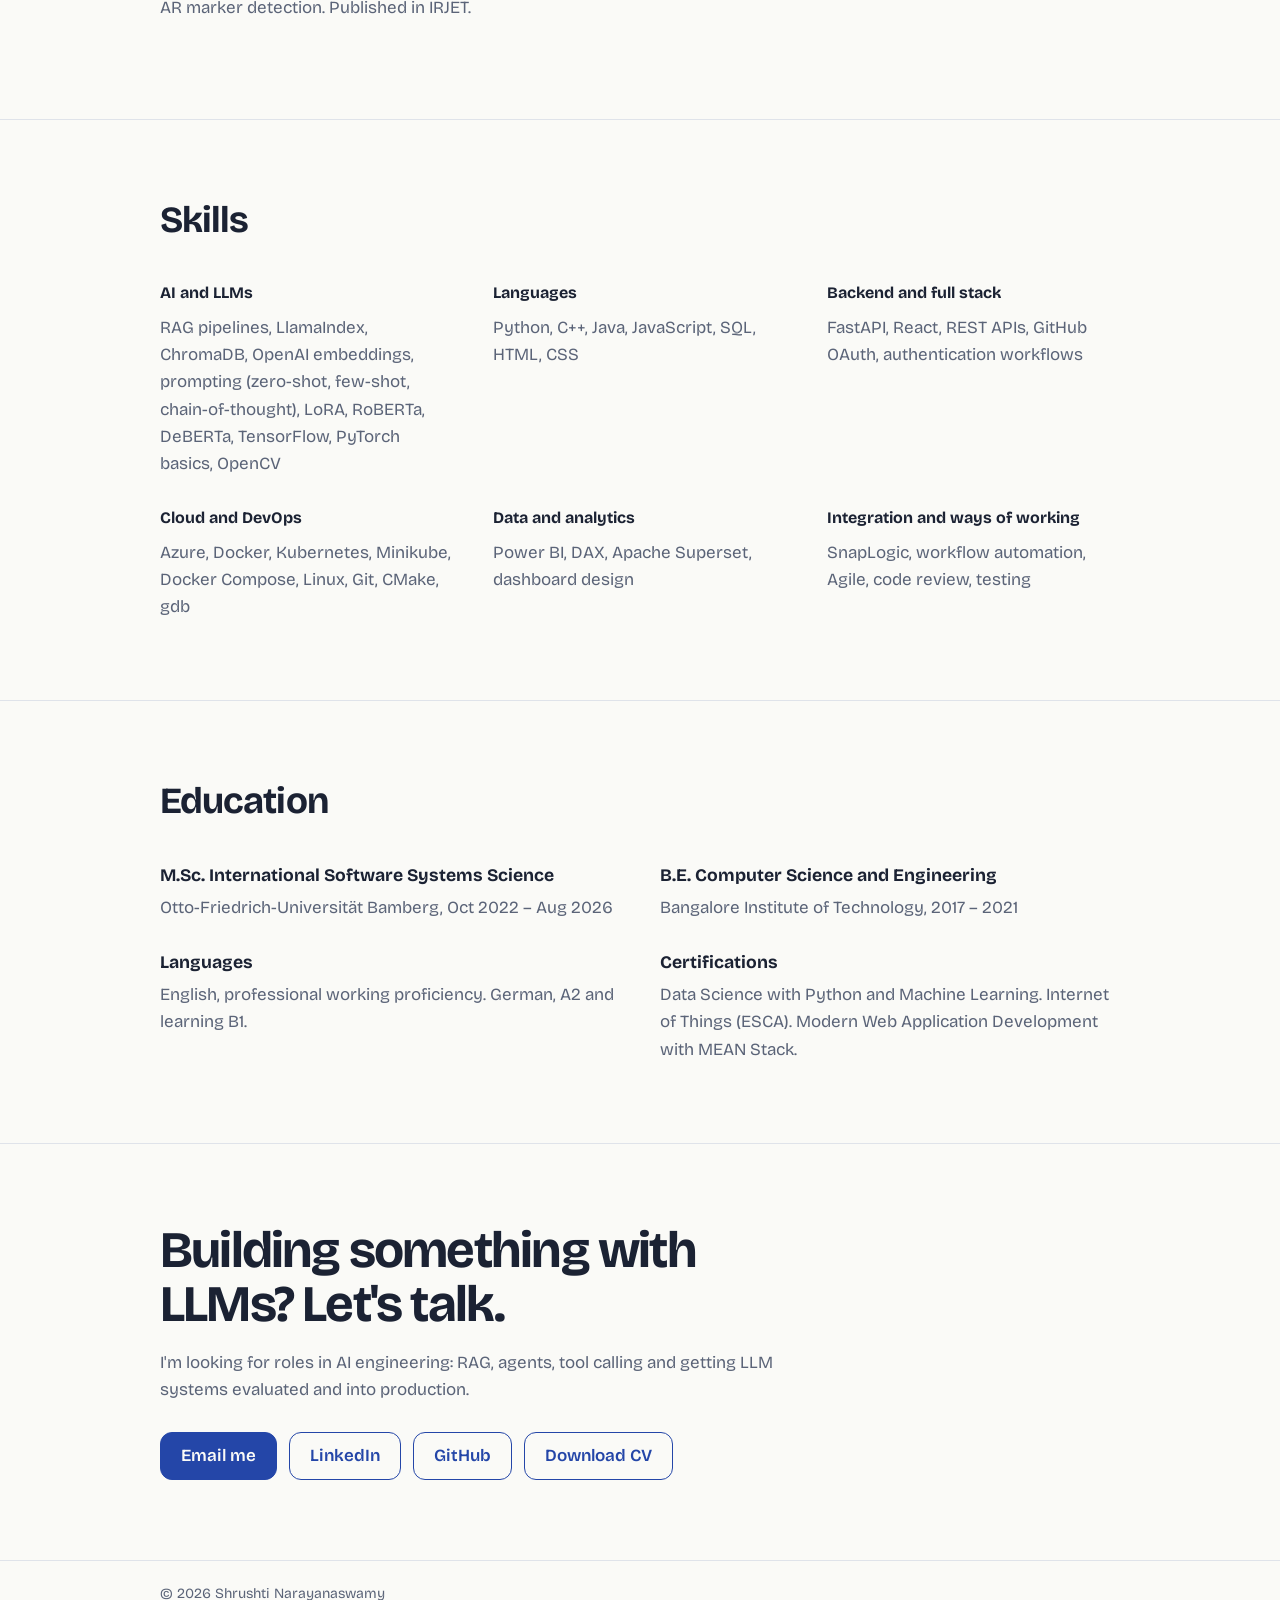
==== commit 9345d027: "Add files via upload" ====
--- a/index.html
+++ b/index.html
@@ -5,6 +5,16 @@
 <meta name="viewport" content="width=device-width, initial-scale=1, viewport-fit=cover">
 <title>Shrushti Narayanaswamy — AI & Software Engineer</title>
 <meta name="description" content="Software engineer building retrieval-augmented and LLM-powered systems. Working student at Siemens Healthineers.">
+<!-- Link previews (LinkedIn, etc.) -->
+<meta property="og:type" content="website">
+<meta property="og:url" content="https://shrushti20.github.io/">
+<meta property="og:title" content="Shrushti Narayanaswamy | AI & Software Engineer">
+<meta property="og:description" content="Software engineer and M.Sc. graduate building LLM and retrieval systems. Experience, projects and an ask-my-portfolio RAG demo.">
+<meta property="og:image" content="https://shrushti20.github.io/og-image.png">
+<meta property="og:image:width" content="1200">
+<meta property="og:image:height" content="627">
+<meta name="twitter:card" content="summary_large_image">
+<meta name="author" content="Shrushti Narayanaswamy">
 <link rel="preconnect" href="https://fonts.googleapis.com">
 <link rel="preconnect" href="https://fonts.gstatic.com" crossorigin>
 <link href="https://fonts.googleapis.com/css2?family=Bricolage+Grotesque:opsz,wght@12..96,400;12..96,500;12..96,600;12..96,700;12..96,800&family=IBM+Plex+Mono:wght@400;500&display=swap" rel="stylesheet">
@@ -110,6 +120,8 @@
 .feat .stat strong{font-size:2rem;letter-spacing:-.03em;line-height:1}
 .feat .stat span{color:var(--muted);font-size:.92rem}
 .feat .links{display:flex;gap:16px;margin-top:14px;font-size:.95rem;flex-wrap:wrap}
+.feat .findings{margin:0 0 12px;padding-left:1.1em;color:var(--muted);font-size:.95rem}
+.feat .findings li{margin:.35em 0}
 .more{list-style:none;margin:0;padding:0}
 .more li{display:grid;grid-template-columns:1fr auto;gap:6px 20px;padding:18px 0;border-top:1px solid var(--rule)}
 .more h3{margin:0;font-size:1.08rem}
@@ -158,7 +170,7 @@
     <img src="[data-uri]" alt="Portrait of Shrushti Narayanaswamy" width="120" height="120">
     <div>
       <h1>Shrushti Narayanaswamy</h1>
-      <p><strong>Software engineer building LLM and retrieval systems.</strong> Working student at Siemens Healthineers, M.Sc. International Software Systems Science at the University of Bamberg. Based in Bamberg, Germany.</p>
+      <p><strong>Software engineer building LLM and retrieval systems.</strong> M.Sc. in International Software Systems Science from the University of Bamberg (2026). Working student at Siemens Healthineers, based in Bamberg, Germany.</p>
     </div>
   </div>
 
@@ -245,8 +257,7 @@
         <p>FastAPI backend, React frontend, LlamaIndex with ChromaDB and OpenAI embeddings, GitHub OAuth for private repositories.</p>
         <div class="stat"><strong>0.98</strong><span>average F1 across 10 evaluated repositories</span></div>
         <div class="links">
-          <!-- EDIT ME: add real links -->
-          <a href="#">Source code</a><a href="#">Demo</a>
+          <a href="https://github.com/shrushti20/CodeReview-Genie" target="_blank" rel="noopener">Source code</a>
         </div>
       </article>
 
@@ -254,11 +265,13 @@
         <p class="kind">Master's thesis, University of Bamberg</p>
         <h3>Emotion recognition in argumentative text</h3>
         <p>Studied how well models detect emotions in arguments, and how those emotions relate to how convincing an argument is.</p>
-        <p>Compared fine-tuned transformers with instruction-tuned LLMs using zero-shot transfer, LoRA adaptation, chain-of-thought prompting and retrieval-augmented prompting. Supervised by Lynn Greschner and Prof. Dr. Roman Klinger.</p>
-        <div class="stat"><strong>Macro-F1</strong><span>evaluation across model families and prompting strategies</span></div>
-        <div class="links">
-          <a href="#">Read the thesis</a><a href="#">Write-up on LinkedIn</a>
-        </div>
+        <p>Compared fine-tuned transformers (RoBERTa, DeBERTa) with instruction-tuned LLMs (Mistral, Zephyr) across zero-shot transfer, few-shot and chain-of-thought prompting, and TF-IDF-based example selection. Supervised by Lynn Greschner and Prof. Dr. Roman Klinger.</p>
+        <ul class="findings">
+          <li>Supervised transfer breaks down across domains: adding even 95 in-domain examples per class recovers part of the loss.</li>
+          <li>Prompting strategy matters more than expected: few-shot helped Mistral (0.169) but hurt Zephyr (0.039), and chain-of-thought helped neither.</li>
+          <li>Emotions correlate weakly but systematically with convincingness: anger negatively, pride and relief positively.</li>
+        </ul>
+        <div class="stat"><strong>0.52 &rarr; 0.15</strong><span>DeBERTa macro-F1 falls from in-domain emotion data to argumentative text, showing how large the domain shift is</span></div>
       </article>
     </div>
 
@@ -297,7 +310,7 @@
   <div class="wrap">
     <h2 class="title">Education</h2>
     <div class="edu">
-      <div><h3>M.Sc. International Software Systems Science</h3><p>Otto-Friedrich-Universität Bamberg, 2022 – present</p></div>
+      <div><h3>M.Sc. International Software Systems Science</h3><p>Otto-Friedrich-Universität Bamberg, Oct 2022 – Aug 2026</p></div>
       <div><h3>B.E. Computer Science and Engineering</h3><p>Bangalore Institute of Technology, 2017 – 2021</p></div>
       <div><h3>Languages</h3><p>English, professional working proficiency. German, A2 and learning B1.</p></div>
       <div><h3>Certifications</h3><p>Data Science with Python and Machine Learning. Internet of Things (ESCA). Modern Web Application Development with MEAN Stack.</p></div>
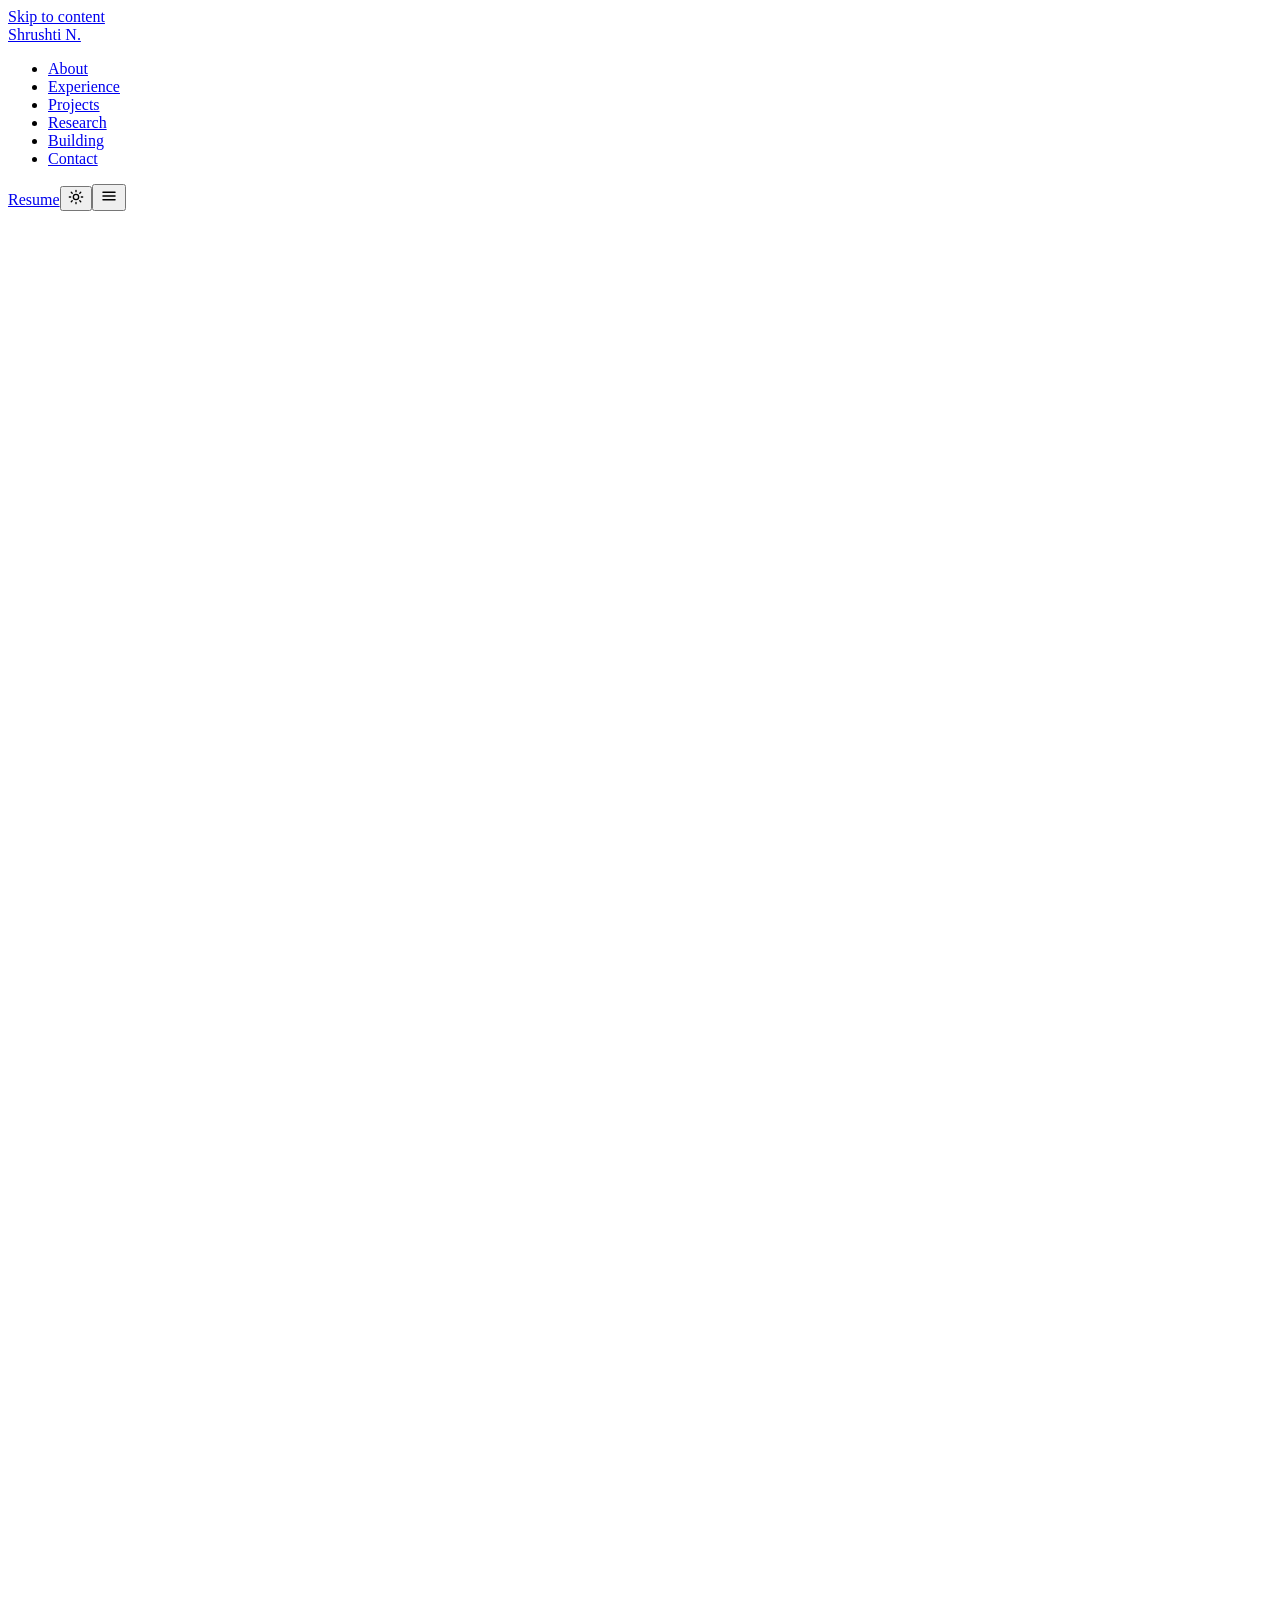
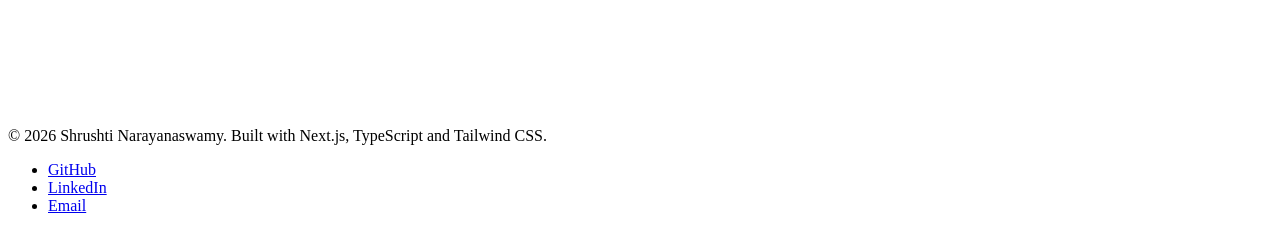
==== commit d2b90ee0: "Add files via upload" ====
--- a/index.html
+++ b/index.html
@@ -1,426 +1,7 @@
-<!DOCTYPE html>
-<html lang="en">
-<head>
-<meta charset="utf-8">
-<meta name="viewport" content="width=device-width, initial-scale=1, viewport-fit=cover">
-<title>Shrushti Narayanaswamy — AI & Software Engineer</title>
-<meta name="description" content="Software engineer building retrieval-augmented and LLM-powered systems. Working student at Siemens Healthineers.">
-<!-- Link previews (LinkedIn, etc.) -->
-<meta property="og:type" content="website">
-<meta property="og:url" content="https://shrushti20.github.io/">
-<meta property="og:title" content="Shrushti Narayanaswamy | AI & Software Engineer">
-<meta property="og:description" content="Software engineer and M.Sc. graduate building LLM and retrieval systems. Experience, projects and an ask-my-portfolio RAG demo.">
-<meta property="og:image" content="https://shrushti20.github.io/og-image.png">
-<meta property="og:image:width" content="1200">
-<meta property="og:image:height" content="627">
-<meta name="twitter:card" content="summary_large_image">
-<meta name="author" content="Shrushti Narayanaswamy">
-<link rel="preconnect" href="https://fonts.googleapis.com">
-<link rel="preconnect" href="https://fonts.gstatic.com" crossorigin>
-<link href="https://fonts.googleapis.com/css2?family=Bricolage+Grotesque:opsz,wght@12..96,400;12..96,500;12..96,600;12..96,700;12..96,800&family=IBM+Plex+Mono:wght@400;500&display=swap" rel="stylesheet">
-<style>
-/* ============ EDIT ME: colours ============ */
-:root{
-  --bg:#FAFAF7; --surface:#FFFFFF; --ink:#1B2233; --muted:#5B6478;
-  --rule:#DFE3EA; --accent:#2446A8; --accent-soft:#E6ECFB; --mark:#FFE58F;
-  --sans:"Bricolage Grotesque", ui-sans-serif, system-ui, -apple-system, "Segoe UI", Roboto, sans-serif;
-  --mono:"IBM Plex Mono", ui-monospace, SFMono-Regular, Menlo, Consolas, monospace;
-  box-sizing:border-box;
-  padding-top:env(safe-area-inset-top,0px);
-  padding-bottom:env(safe-area-inset-bottom,0px);
-}
-@media (prefers-color-scheme:dark){
-  :root:not([data-theme="light"]){
-    --bg:#121722; --surface:#182031; --ink:#E7EAF1; --muted:#9BA4B6;
-    --rule:#2A3346; --accent:#94AEFF; --accent-soft:#1F2A45; --mark:rgba(255,214,90,.32);
-  }
-}
-:root[data-theme="dark"]{
-  --bg:#121722; --surface:#182031; --ink:#E7EAF1; --muted:#9BA4B6;
-  --rule:#2A3346; --accent:#94AEFF; --accent-soft:#1F2A45; --mark:rgba(255,214,90,.32);
-}
-*,*::before,*::after{box-sizing:inherit}
-html{scroll-behavior:smooth;scroll-padding-top:calc(env(safe-area-inset-top,0px) + 72px)}
-@media (prefers-reduced-motion:reduce){html{scroll-behavior:auto}*{transition:none!important;animation:none!important}}
-body{margin:0;background:var(--bg);color:var(--ink);font-family:var(--sans);font-size:1.0625rem;line-height:1.6;font-optical-sizing:auto;-webkit-font-smoothing:antialiased}
-img{max-width:100%;display:block}
-a{color:var(--accent);text-underline-offset:3px}
-a:hover{text-decoration-thickness:2px}
-:focus-visible{outline:2px solid var(--accent);outline-offset:3px;border-radius:4px}
-mark{background:var(--mark);color:inherit;padding:0 .1em;border-radius:2px}
-.wrap{max-width:1040px;margin:0 auto;padding:0 clamp(20px,5vw,40px)}
-
-/* nav */
-.nav{position:sticky;top:env(safe-area-inset-top,0px);z-index:10;background:color-mix(in srgb,var(--bg) 88%,transparent);backdrop-filter:blur(10px);-webkit-backdrop-filter:blur(10px);border-bottom:1px solid var(--rule)}
-.nav .wrap{display:flex;align-items:center;justify-content:space-between;gap:16px;height:60px}
-.brand{font-weight:700;color:var(--ink);text-decoration:none;letter-spacing:-.01em}
-.nav ul{display:flex;gap:clamp(12px,2.5vw,28px);list-style:none;margin:0;padding:0;font-size:.95rem}
-.nav ul a{color:var(--muted);text-decoration:none}
-.nav ul a:hover{color:var(--ink)}
-.theme{background:none;border:1px solid var(--rule);color:var(--ink);border-radius:999px;width:34px;height:34px;cursor:pointer;font-size:.95rem;flex:none}
-@media (max-width:640px){.nav ul li.opt{display:none}}
-
-/* hero */
-.hero{padding:clamp(40px,8vw,88px) 0 clamp(32px,5vw,56px)}
-.intro{display:grid;grid-template-columns:auto 1fr;gap:clamp(18px,3vw,32px);align-items:center;margin-bottom:clamp(28px,4vw,44px)}
-.intro img{width:clamp(84px,12vw,120px);aspect-ratio:1;object-fit:cover;object-position:50% 20%;border-radius:50%;border:3px solid var(--surface);box-shadow:0 0 0 1px var(--rule)}
-.intro h1{font-size:clamp(2.1rem,5.6vw,3.9rem);line-height:1.02;letter-spacing:-.035em;font-weight:800;margin:0 0 .35em}
-.intro p{margin:0;color:var(--muted);font-size:clamp(1.02rem,1.8vw,1.2rem);max-width:60ch}
-.intro p strong{color:var(--ink);font-weight:600}
-
-/* the one memorable thing: ask-my-portfolio retrieval box */
-.ask{background:var(--surface);border:1px solid var(--rule);border-radius:18px;padding:clamp(18px,3vw,28px)}
-.ask h2{font-size:1.25rem;letter-spacing:-.01em;margin:0 0 4px}
-.ask .sub{color:var(--muted);margin:0 0 16px;font-size:.97rem}
-.q{display:flex;gap:10px;flex-wrap:wrap}
-.q input{flex:1 1 260px;min-width:0;font:500 1rem var(--mono);color:var(--ink);background:var(--bg);border:1.5px solid var(--rule);border-radius:12px;padding:14px 16px}
-.q input:focus{outline:none;border-color:var(--accent)}
-.q button{font:600 1rem var(--sans);background:var(--accent);color:var(--bg);border:0;border-radius:12px;padding:0 22px;min-height:50px;cursor:pointer}
-.chips{display:flex;flex-wrap:wrap;gap:8px;margin:14px 0 0}
-.chips button{font:inherit;font-size:.9rem;background:var(--accent-soft);color:var(--ink);border:0;border-radius:999px;padding:6px 13px;cursor:pointer}
-.chips button:hover{outline:1px solid var(--accent)}
-.results{margin-top:18px;display:grid;gap:10px}
-.results:empty{display:none}
-.hit{display:grid;grid-template-columns:44px 1fr;gap:14px;padding:14px 16px;border-radius:12px;background:var(--bg);border:1px solid var(--rule);text-decoration:none;color:var(--ink);animation:in .28s ease both}
-.hit:hover{border-color:var(--accent)}
-.hit:nth-child(2){animation-delay:.06s}.hit:nth-child(3){animation-delay:.12s}
-@keyframes in{from{opacity:0;transform:translateY(6px)}to{opacity:1;transform:none}}
-.score{font:500 .8rem var(--mono);color:var(--muted);text-align:right}
-.score i{display:block;height:4px;border-radius:2px;background:var(--rule);margin-top:6px;overflow:hidden}
-.score i b{display:block;height:100%;background:var(--accent)}
-.hit h3{margin:0;font-size:1rem;font-weight:600}
-.hit .src{font:400 .8rem var(--mono);color:var(--muted)}
-.hit p{margin:4px 0 0;font-size:.95rem;color:var(--muted)}
-.empty{color:var(--muted);font-size:.95rem;margin:0}
-.meta-note{font:400 .78rem var(--mono);color:var(--muted);margin:12px 0 0}
-
-/* sections */
-section.block{padding:clamp(44px,7vw,80px) 0;border-top:1px solid var(--rule)}
-.block h2.title{font-size:clamp(1.6rem,3.4vw,2.3rem);letter-spacing:-.025em;line-height:1.1;margin:0 0 clamp(24px,4vw,40px);font-weight:700}
-
-/* experience timeline */
-.job{display:grid;grid-template-columns:150px 1fr;gap:clamp(16px,3vw,40px);padding:22px 0;border-bottom:1px solid var(--rule)}
-.job:last-child{border-bottom:0}
-.when{font:500 .88rem var(--mono);color:var(--muted);padding-top:4px}
-.job h3{margin:0;font-size:1.2rem;letter-spacing:-.01em}
-.job .role{margin:2px 0 10px;color:var(--accent);font-weight:500}
-.job ul{margin:0;padding-left:1.1em;max-width:68ch}
-.job li{margin:.3em 0}
-.tags{display:flex;flex-wrap:wrap;gap:6px;margin-top:12px;padding:0;list-style:none}
-.tags li{font-size:.82rem;border:1px solid var(--rule);border-radius:6px;padding:2px 8px;color:var(--muted);margin:0}
-@media (max-width:640px){.job{grid-template-columns:1fr;gap:4px}}
-
-/* projects: two featured, rest compact */
-.featured{display:grid;grid-template-columns:repeat(auto-fit,minmax(min(100%,420px),1fr));gap:20px;margin-bottom:28px}
-.feat{background:var(--surface);border:1px solid var(--rule);border-radius:18px;padding:clamp(20px,3vw,30px);display:flex;flex-direction:column}
-.feat .kind{color:var(--accent);font-weight:600;font-size:.92rem;margin:0 0 6px}
-.feat h3{font-size:clamp(1.3rem,2.4vw,1.6rem);letter-spacing:-.02em;line-height:1.15;margin:0 0 12px}
-.feat p{margin:0 0 12px;max-width:62ch}
-.feat .stat{margin-top:auto;padding-top:16px;border-top:1px dashed var(--rule);display:flex;align-items:baseline;gap:12px;flex-wrap:wrap}
-.feat .stat strong{font-size:2rem;letter-spacing:-.03em;line-height:1}
-.feat .stat span{color:var(--muted);font-size:.92rem}
-.feat .links{display:flex;gap:16px;margin-top:14px;font-size:.95rem;flex-wrap:wrap}
-.feat .findings{margin:0 0 12px;padding-left:1.1em;color:var(--muted);font-size:.95rem}
-.feat .findings li{margin:.35em 0}
-.more{list-style:none;margin:0;padding:0}
-.more li{display:grid;grid-template-columns:1fr auto;gap:6px 20px;padding:18px 0;border-top:1px solid var(--rule)}
-.more h3{margin:0;font-size:1.08rem}
-.more p{margin:2px 0 0;color:var(--muted);grid-column:1/-1;max-width:70ch}
-.more .yr{font:500 .85rem var(--mono);color:var(--muted)}
-
-/* skills */
-.skills{display:grid;grid-template-columns:repeat(auto-fit,minmax(min(100%,280px),1fr));gap:28px 40px}
-.skills h3{font-size:1rem;margin:0 0 8px}
-.skills p{margin:0;color:var(--muted)}
-
-/* education */
-.edu{display:grid;grid-template-columns:repeat(auto-fit,minmax(min(100%,300px),1fr));gap:28px 40px}
-.edu h3{margin:0;font-size:1.1rem}
-.edu p{margin:4px 0 0;color:var(--muted)}
-
-/* contact */
-.contact{padding:clamp(56px,9vw,104px) 0}
-.contact h2{font-size:clamp(1.9rem,5vw,3.2rem);letter-spacing:-.035em;line-height:1.05;margin:0 0 18px;max-width:18ch}
-.contact p{color:var(--muted);max-width:56ch;margin:0 0 28px}
-.cta{display:flex;flex-wrap:wrap;gap:12px}
-.btn{display:inline-flex;align-items:center;min-height:48px;padding:0 20px;border-radius:12px;font-weight:600;text-decoration:none;border:1.5px solid var(--accent)}
-.btn.primary{background:var(--accent);color:var(--bg)}
-.btn.ghost{color:var(--accent)}
-footer{border-top:1px solid var(--rule);padding:22px 0;color:var(--muted);font-size:.88rem}
-</style>
-</head>
-<body>
-
-<nav class="nav" aria-label="Main">
-  <div class="wrap">
-    <a class="brand" href="#top">Shrushti N.</a>
-    <ul>
-      <li><a href="#experience">Experience</a></li>
-      <li><a href="#projects">Projects</a></li>
-      <li class="opt"><a href="#skills">Skills</a></li>
-      <li><a href="#contact">Contact</a></li>
-    </ul>
-    <button class="theme" id="theme" aria-label="Toggle dark mode">◐</button>
-  </div>
-</nav>
-
-<main id="top">
-<header class="hero wrap">
-  <div class="intro">
-    <img src="[data-uri]" alt="Portrait of Shrushti Narayanaswamy" width="120" height="120">
-    <div>
-      <h1>Shrushti Narayanaswamy</h1>
-      <p><strong>Software engineer building LLM and retrieval systems.</strong> M.Sc. in International Software Systems Science from the University of Bamberg (2026). Working student at Siemens Healthineers, based in Bamberg, Germany.</p>
-    </div>
-  </div>
-
-  <!-- Search runs entirely in the browser over the text in PORTFOLIO below. -->
-  <div class="ask" role="search">
-    <h2>Ask this portfolio</h2>
-    <p class="sub">A tiny retrieval system over my own experience. Type a skill, tool or question and it pulls the most relevant parts of this page.</p>
-    <form class="q" id="qform" autocomplete="off">
-      <label for="q" class="sr" style="position:absolute;left:-9999px">Search my experience</label>
-      <input id="q" type="search" placeholder="e.g. Have you built RAG systems?">
-      <button type="submit">Search</button>
-    </form>
-    <div class="chips" id="chips" aria-label="Example questions">
-      <button type="button">Have you built RAG systems?</button>
-      <button type="button">LLM fine-tuning</button>
-      <button type="button">Dashboards and Power BI</button>
-      <button type="button">Kubernetes and Docker</button>
-      <button type="button">Healthcare experience</button>
-    </div>
-    <div class="results" id="results" aria-live="polite"></div>
-  </div>
-</header>
-
-<section class="block" id="experience">
-  <div class="wrap">
-    <h2 class="title">Experience</h2>
-
-    <article class="job" id="siemens">
-      <div class="when">Aug 2025 – now</div>
-      <div>
-        <h3>Siemens Healthineers</h3>
-        <p class="role">Working Student, Hybrid Cloud Integration Products</p>
-        <ul>
-          <li>Build and maintain dashboards for reporting, operational monitoring and workflow visibility across healthcare technology systems.</li>
-          <li>Support internal platform work, including testing for TASSI, dashboard improvements and workflow optimisation.</li>
-          <li>Use SnapLogic for integration and automation workflows across connected systems.</li>
-          <li>Work with cross-functional stakeholders to make operational workflows more efficient and data-driven.</li>
-        </ul>
-        <ul class="tags"><li>SnapLogic</li><li>Dashboards</li><li>Integration</li><li>Testing</li></ul>
-      </div>
-    </article>
-
-    <article class="job" id="codebucket">
-      <div class="when">Jan 2024 – Sep 2024</div>
-      <div>
-        <h3>Codebucket Solutions</h3>
-        <p class="role">Data Scientist Intern, remote</p>
-        <ul>
-          <li>Built Power BI dashboards and DAX data models for analytics, business reporting and decision support.</li>
-          <li>Optimised Azure cloud infrastructure for performance, scalability and cost.</li>
-          <li>Developed Python and SQL machine learning workflows for predictive analytics.</li>
-          <li>Worked in Agile teams across sprint planning, testing, debugging and technical reviews.</li>
-        </ul>
-        <ul class="tags"><li>Power BI</li><li>DAX</li><li>Azure</li><li>Python</li><li>SQL</li></ul>
-      </div>
-    </article>
-
-    <article class="job" id="mindtree">
-      <div class="when">Jul 2021 – Aug 2022</div>
-      <div>
-        <h3>Mindtree</h3>
-        <p class="role">Software Engineer, Bangalore</p>
-        <ul>
-          <li>Developed enterprise applications and analytics workflows with Apache Superset and CVAT for client-facing solutions.</li>
-          <li>Built dashboards and visual analytics features for business and technical stakeholders.</li>
-          <li>Implemented TensorFlow computer vision workflows for image recognition and classification.</li>
-          <li>Contributed to frontend improvements, testing, debugging and stakeholder-driven features.</li>
-        </ul>
-        <ul class="tags"><li>TensorFlow</li><li>Computer vision</li><li>Apache Superset</li><li>CVAT</li></ul>
-      </div>
-    </article>
-  </div>
-</section>
-
-<section class="block" id="projects">
-  <div class="wrap">
-    <h2 class="title">Projects</h2>
-
-    <div class="featured">
-      <article class="feat" id="genie">
-        <p class="kind">Retrieval-augmented generation</p>
-        <h3>CodeReview Genie</h3>
-        <p>Ask questions about any GitHub repository in plain language. The system indexes the code, retrieves the relevant files and answers with an LLM grounded in what it found.</p>
-        <p>FastAPI backend, React frontend, LlamaIndex with ChromaDB and OpenAI embeddings, GitHub OAuth for private repositories.</p>
-        <div class="stat"><strong>0.98</strong><span>average F1 across 10 evaluated repositories</span></div>
-        <div class="links">
-          <a href="https://github.com/shrushti20/CodeReview-Genie" target="_blank" rel="noopener">Source code</a>
-        </div>
-      </article>
-
-      <article class="feat" id="thesis">
-        <p class="kind">Master's thesis, University of Bamberg</p>
-        <h3>Emotion recognition in argumentative text</h3>
-        <p>Studied how well models detect emotions in arguments, and how those emotions relate to how convincing an argument is.</p>
-        <p>Compared fine-tuned transformers (RoBERTa, DeBERTa) with instruction-tuned LLMs (Mistral, Zephyr) across zero-shot transfer, few-shot and chain-of-thought prompting, and TF-IDF-based example selection. Supervised by Lynn Greschner and Prof. Dr. Roman Klinger.</p>
-        <ul class="findings">
-          <li>Supervised transfer breaks down across domains: adding even 95 in-domain examples per class recovers part of the loss.</li>
-          <li>Prompting strategy matters more than expected: few-shot helped Mistral (0.169) but hurt Zephyr (0.039), and chain-of-thought helped neither.</li>
-          <li>Emotions correlate weakly but systematically with convincingness: anger negatively, pride and relief positively.</li>
-        </ul>
-        <div class="stat"><strong>0.52 &rarr; 0.15</strong><span>DeBERTa macro-F1 falls from in-domain emotion data to argumentative text, showing how large the domain shift is</span></div>
-      </article>
-    </div>
-
-    <ul class="more">
-      <li id="cpp">
-        <h3>Systems programming in C++20</h3><span class="yr">2025 – 2026</span>
-        <p>Virtual machines, heap data structures, sorting algorithms and memory representation utilities, built with Linux, CMake, Makefiles, Git and gdb.</p>
-      </li>
-      <li id="beverage">
-        <h3>Microservices beverage storing system</h3><span class="yr">2024</span>
-        <p>Designed and deployed a microservices application with Docker, Kubernetes, Minikube and Docker Compose.</p>
-      </li>
-      <li id="ar">
-        <h3>BIT campus AR navigation</h3><span class="yr">2020 – 2021</span>
-        <p>Android augmented-reality indoor navigation app using Unity, the Android SDK and Metaio, with AR marker detection. Published in IRJET.</p>
-      </li>
-    </ul>
-  </div>
-</section>
-
-<section class="block" id="skills">
-  <div class="wrap">
-    <h2 class="title">Skills</h2>
-    <div class="skills">
-      <div id="sk-ai"><h3>AI and LLMs</h3><p>RAG pipelines, LlamaIndex, ChromaDB, OpenAI embeddings, prompting (zero-shot, few-shot, chain-of-thought), LoRA, RoBERTa, DeBERTa, TensorFlow, PyTorch basics, OpenCV</p></div>
-      <div id="sk-lang"><h3>Languages</h3><p>Python, C++, Java, JavaScript, SQL, HTML, CSS</p></div>
-      <div id="sk-web"><h3>Backend and full stack</h3><p>FastAPI, React, REST APIs, GitHub OAuth, authentication workflows</p></div>
-      <div id="sk-cloud"><h3>Cloud and DevOps</h3><p>Azure, Docker, Kubernetes, Minikube, Docker Compose, Linux, Git, CMake, gdb</p></div>
-      <div id="sk-data"><h3>Data and analytics</h3><p>Power BI, DAX, Apache Superset, dashboard design</p></div>
-      <div id="sk-int"><h3>Integration and ways of working</h3><p>SnapLogic, workflow automation, Agile, code review, testing</p></div>
-    </div>
-  </div>
-</section>
-
-<section class="block" id="education">
-  <div class="wrap">
-    <h2 class="title">Education</h2>
-    <div class="edu">
-      <div><h3>M.Sc. International Software Systems Science</h3><p>Otto-Friedrich-Universität Bamberg, Oct 2022 – Aug 2026</p></div>
-      <div><h3>B.E. Computer Science and Engineering</h3><p>Bangalore Institute of Technology, 2017 – 2021</p></div>
-      <div><h3>Languages</h3><p>English, professional working proficiency. German, A2 and learning B1.</p></div>
-      <div><h3>Certifications</h3><p>Data Science with Python and Machine Learning. Internet of Things (ESCA). Modern Web Application Development with MEAN Stack.</p></div>
-    </div>
-  </div>
-</section>
-
-<section class="block contact" id="contact">
-  <div class="wrap">
-    <h2>Building something with LLMs? Let's talk.</h2>
-    <p>I'm looking for roles in AI engineering: RAG, agents, tool calling and getting LLM systems evaluated and into production.</p>
-    <div class="cta">
-      <a class="btn primary" href="mailto:shrushtinarayanaswamy@gmail.com">Email me</a>
-      <a class="btn ghost" href="https://linkedin.com/in/shrushtinarayanaswamy" target="_blank" rel="noopener">LinkedIn</a>
-      <!-- EDIT ME: CV link -->
-      <a class="btn ghost" href="https://github.com/shrushti20" target="_blank" rel="noopener">GitHub</a>
-      <a class="btn ghost" href="#">Download CV</a>
-    </div>
-  </div>
-</section>
-</main>
-
-<footer><div class="wrap">© 2026 Shrushti Narayanaswamy</div></footer>
-
-<script>
-/* Theme toggle (remembered per browser) */
-(function(){
-  const root=document.documentElement,btn=document.getElementById('theme');
-  try{const t=localStorage.getItem('theme');if(t)root.dataset.theme=t;}catch(e){}
-  btn.addEventListener('click',()=>{
-    const dark=root.dataset.theme?root.dataset.theme==='dark':matchMedia('(prefers-color-scheme: dark)').matches;
-    root.dataset.theme=dark?'light':'dark';
-    try{localStorage.setItem('theme',root.dataset.theme);}catch(e){}
-  });
-})();
-
-/* ===== Ask this portfolio: BM25 over chunks built from the page ===== */
-(function(){
-  const sources=[
-    ['siemens','Siemens Healthineers','Experience'],
-    ['codebucket','Codebucket Solutions','Experience'],
-    ['mindtree','Mindtree','Experience'],
-    ['genie','CodeReview Genie','Project'],
-    ['thesis','Master\'s thesis','Project'],
-    ['cpp','Systems programming in C++20','Project'],
-    ['beverage','Microservices beverage system','Project'],
-    ['ar','BIT campus AR navigation','Project'],
-    ['sk-ai','AI and LLM skills','Skills'],
-    ['sk-web','Backend and full stack','Skills'],
-    ['sk-cloud','Cloud and DevOps','Skills'],
-    ['sk-data','Data and analytics','Skills'],
-    ['sk-int','Integration','Skills'],
-    ['sk-lang','Programming languages','Skills']
-  ];
-  // Extra hidden keywords to help matching (edit freely)
-  const extra={
-    siemens:'healthcare medical hospital industry enterprise',
-    genie:'rag retrieval llm large language model question answering embeddings vector database github',
-    thesis:'nlp natural language processing llm fine-tuning finetuning transformer research emotion argument lora prompt',
-    'sk-ai':'rag llm nlp machine learning ml deep learning fine-tuning',
-    beverage:'docker kubernetes k8s devops containers',
-    'sk-cloud':'devops containers k8s cloud',
-    codebucket:'bi business intelligence cloud machine learning ml',
-    mindtree:'cv vision images deep learning'
-  };
-  const syn={rag:['retrieval'],retrieval:['rag'],llm:['llms','language'],llms:['llm'],k8s:['kubernetes'],kubernetes:['k8s'],ml:['machine','learning'],cv:['vision'],bi:['power'],finetuning:['fine','lora'],'fine-tuning':['lora','fine'],dashboard:['dashboards'],dashboards:['dashboard']};
-  const stop=new Set('a an the and or of to in on for with have has had you your do did does is are was were be been i me my what which how any about can could would it this that there at by from as experience worked work'.split(' '));
-  const tok=s=>s.toLowerCase().replace(/[^a-z0-9+#\-\s]/g,' ').split(/\s+/).filter(w=>w&&!stop.has(w));
-
-  const docs=sources.map(([id,title,kind])=>{
-    const el=document.getElementById(id);if(!el)return null;
-    const text=el.innerText.replace(/\s+/g,' ').trim();
-    const sents=text.split(/(?<=[.!?])\s+/);
-    const toks=tok(text+' '+(extra[id]||''));
-    return {id,title,kind,text,sents,toks,len:toks.length};
-  }).filter(Boolean);
-  const N=docs.length,avg=docs.reduce((a,d)=>a+d.len,0)/N;
-  const df={};docs.forEach(d=>new Set(d.toks).forEach(t=>df[t]=(df[t]||0)+1));
-  const idf=t=>Math.log(1+(N-(df[t]||0)+.5)/((df[t]||0)+.5));
-
-  function search(q){
-    let terms=tok(q);terms=[...new Set(terms.concat(...terms.map(t=>syn[t]||[])))];
-    if(!terms.length)return {terms,hits:[]};
-    const k1=1.4,b=.75;
-    const hits=docs.map(d=>{
-      let s=0;terms.forEach(t=>{const f=d.toks.filter(x=>x===t||(t.length>3&&x.startsWith(t))).length;if(f)s+=idf(t)*f*(k1+1)/(f+k1*(1-b+b*d.len/avg));});
-      return {d,s};
-    }).filter(h=>h.s>0).sort((a,b)=>b.s-a.s).slice(0,3);
-    return {terms,hits};
-  }
-  const esc=s=>s.replace(/[&<>"]/g,c=>({'&':'&amp;','<':'&lt;','>':'&gt;','"':'&quot;'}[c]));
-  function snippet(d,terms){
-    const scored=d.sents.map(s=>({s,n:terms.filter(t=>s.toLowerCase().includes(t)).length})).sort((a,b)=>b.n-a.n);
-    let out=esc(scored[0].n?scored[0].s:d.sents.slice(0,2).join(' '));
-    if(out.length>220)out=out.slice(0,217)+'…';
-    const ts=terms.filter(t=>t.length>1).map(t=>t.replace(/[.*+?^${}()|[\]\\]/g,'\\$&'));
-    if(ts.length)out=out.replace(new RegExp('\\b('+ts.join('|')+')[a-z]*','gi'),'<mark>$&</mark>');
-    return out;
-  }
-  const res=document.getElementById('results'),input=document.getElementById('q');
-  function run(q){
-    const {terms,hits}=search(q);
-    if(!q.trim()){res.innerHTML='';return;}
-    if(!hits.length){res.innerHTML='<p class="empty">Nothing here matches “'+esc(q)+'”. Try “RAG”, “dashboards” or “Kubernetes”.</p>';return;}
-    const top=hits[0].s;
-    res.innerHTML=hits.map(h=>{const pct=Math.round(h.s/top*100);return '<a class="hit" href="#'+h.d.id+'"><div class="score">'+(h.s/top).toFixed(2)+'<i><b style="width:'+pct+'%"></b></i></div><div><h3>'+esc(h.d.title)+'</h3><span class="src">'+h.d.kind+'</span><p>'+snippet(h.d,terms)+'</p></div></a>';}).join('')+'<p class="meta-note">Top '+hits.length+' of '+N+' chunks, BM25 ranking, runs in your browser.</p>';
-  }
-  document.getElementById('qform').addEventListener('submit',e=>{e.preventDefault();run(input.value);});
-  document.getElementById('chips').addEventListener('click',e=>{if(e.target.tagName==='BUTTON'){input.value=e.target.textContent;run(input.value);}});
-})();
-</script>
-</body>
-</html>
+<!DOCTYPE html><!--GHwYJ1TLy1S9ykXWcJeAw--><html lang="en"><head><meta charSet="utf-8"/><meta name="viewport" content="width=device-width, initial-scale=1"/><link rel="preload" as="image" href="/headshot.jpg"/><link rel="stylesheet" href="/next/static/css/76be0b5621947022.css" data-precedence="next"/><link rel="preload" as="script" fetchPriority="low" href="/next/static/chunks/webpack-2eb758dea75faf50.js"/><script src="/next/static/chunks/4bd1b696-c023c6e3521b1417.js" async=""></script><script src="/next/static/chunks/255-a85cef9cc3a04b12.js" async=""></script><script src="/next/static/chunks/main-app-7203f3699fb9ed25.js" async=""></script><script src="/next/static/chunks/506-51bde6540850d248.js" async=""></script><script src="/next/static/chunks/619-ba102abea3e3d0e4.js" async=""></script><script src="/next/static/chunks/app/layout-f3549f4efefdfa55.js" async=""></script><script src="/next/static/chunks/app/template-29832a300dab4493.js" async=""></script><script src="/next/static/chunks/885-ebb73f83e731e78c.js" async=""></script><script src="/next/static/chunks/312-8d545fc580714b43.js" async=""></script><script src="/next/static/chunks/app/page-fa1c7eda114fa11d.js" async=""></script><link rel="preconnect" href="https://fonts.googleapis.com"/><link rel="preconnect" href="https://fonts.gstatic.com" crossorigin=""/><meta name="theme-color" media="(prefers-color-scheme: dark)" content="#0e1117"/><meta name="theme-color" media="(prefers-color-scheme: light)" content="#fafaf7"/><title>Shrushti Narayanaswamy | AI/ML Engineer | LLM &amp; RAG Systems</title><meta name="description" content="AI/ML Engineer building LLM applications, RAG systems, NLP pipelines, machine learning systems and cloud-native software."/><link rel="author" href="https://shrushti20.github.io"/><meta name="author" content="Shrushti Narayanaswamy"/><meta name="keywords" content="AI Engineer,ML Engineer,LLM,RAG,NLP,Machine Learning,FastAPI,Kubernetes,Bamberg,Germany"/><link rel="canonical" href="https://shrushti20.github.io/"/><meta property="og:title" content="Shrushti Narayanaswamy | AI/ML Engineer | LLM &amp; RAG Systems"/><meta property="og:description" content="AI/ML Engineer building LLM applications, RAG systems, NLP pipelines, machine learning systems and cloud-native software."/><meta property="og:url" content="https://shrushti20.github.io/"/><meta property="og:site_name" content="Shrushti Narayanaswamy"/><meta property="og:image" content="https://shrushti20.github.io/og-image.png"/><meta property="og:image:width" content="1200"/><meta property="og:image:height" content="627"/><meta property="og:image:alt" content="Shrushti Narayanaswamy"/><meta property="og:type" content="website"/><meta name="twitter:card" content="summary_large_image"/><meta name="twitter:title" content="Shrushti Narayanaswamy | AI/ML Engineer | LLM &amp; RAG Systems"/><meta name="twitter:description" content="AI/ML Engineer building LLM applications, RAG systems, NLP pipelines, machine learning systems and cloud-native software."/><meta name="twitter:image" content="https://shrushti20.github.io/og-image.png"/><link rel="icon" href="/favicon.svg"/><script>try{if(localStorage.getItem('theme')==='light')document.documentElement.classList.add('light')}catch(e){}</script><link rel="stylesheet" href="https://fonts.googleapis.com/css2?family=Bricolage+Grotesque:opsz,wght@12..96,500..800&amp;family=Geist:wght@400..700&amp;family=Geist+Mono:wght@400;500&amp;display=swap"/><script type="application/ld+json">{"@context":"https://schema.org","@type":"Person","name":"Shrushti Narayanaswamy","jobTitle":"AI / ML Engineer","url":"https://shrushti20.github.io","email":"mailto:shrushtinarayanaswamy@gmail.com","address":{"@type":"PostalAddress","addressLocality":"Bamberg","addressCountry":"DE"},"alumniOf":[{"@type":"CollegeOrUniversity","name":"Otto-Friedrich-Universität Bamberg"},{"@type":"CollegeOrUniversity","name":"Bangalore Institute of Technology"}],"knowsAbout":["Large Language Models","Retrieval-Augmented Generation","Natural Language Processing","Machine Learning","Kubernetes"],"sameAs":["https://www.linkedin.com/in/shrushtinarayanaswamy","https://github.com/shrushti20"]}</script><script src="/next/static/chunks/polyfills-42372ed130431b0a.js" noModule=""></script></head><body class="min-h-screen"><div hidden=""><!--$--><!--/$--></div><a href="#main" class="sr-only focus:not-sr-only focus:fixed focus:left-4 focus:top-4 focus:z-50 focus:rounded-lg focus:bg-accent focus:px-4 focus:py-2 focus:text-accent-ink">Skip to content</a><header class="sticky top-0 z-40 border-b border-rule bg-bg/80 backdrop-blur-md"><nav aria-label="Main" class="mx-auto flex h-16 max-w-6xl items-center justify-between gap-4 px-5 sm:px-8"><a class="font-display text-lg font-bold" href="/">Shrushti N.</a><ul class="hidden items-center gap-7 text-sm md:flex"><li class="relative"><a class="transition-colors hover:text-ink text-muted" href="/#about">About</a></li><li class="relative"><a class="transition-colors hover:text-ink text-muted" href="/#experience">Experience</a></li><li class="relative"><a class="transition-colors hover:text-ink text-muted" href="/projects/">Projects</a></li><li class="relative"><a class="transition-colors hover:text-ink text-muted" href="/research/">Research</a></li><li class="relative"><a class="transition-colors hover:text-ink text-muted" href="/building/">Building</a></li><li class="relative"><a class="transition-colors hover:text-ink text-muted" href="/#contact">Contact</a></li></ul><div class="flex items-center gap-2"><a href="/resume.pdf" download="" class="hidden rounded-lg border border-rule px-3 py-1.5 text-sm font-medium hover:border-accent sm:inline-block">Resume</a><button aria-label="Switch to light mode" class="grid h-9 w-9 place-items-center rounded-lg border border-rule hover:border-accent"><svg width="16" height="16" viewBox="0 0 24 24" fill="none" stroke="currentColor" stroke-width="2" stroke-linecap="round" aria-hidden="true"><circle cx="12" cy="12" r="4"></circle><path d="M12 2v2M12 20v2M4.9 4.9l1.4 1.4M17.7 17.7l1.4 1.4M2 12h2M20 12h2M4.9 19.1l1.4-1.4M17.7 6.3l1.4-1.4"></path></svg></button><button class="grid h-9 w-9 place-items-center rounded-lg border border-rule md:hidden" aria-expanded="false" aria-controls="mobile-menu" aria-label="Open menu"><svg width="18" height="18" viewBox="0 0 24 24" fill="none" stroke="currentColor" stroke-width="2" stroke-linecap="round" aria-hidden="true"><path d="M4 7h16M4 12h16M4 17h16"></path></svg></button></div><div class="absolute inset-x-0 bottom-0 h-px origin-left bg-accent" aria-hidden="true" style="transform:scaleX(0)"></div></nav></header><main id="main"><div style="opacity:0;transform:translateY(8px)"><section class="relative isolate overflow-hidden"><div aria-hidden="true" class="pointer-events-none absolute inset-0 overflow-hidden"><div class="grid-bg absolute inset-0 opacity-70"></div><svg class="absolute inset-x-0 top-6 h-[380px] w-full opacity-60" viewBox="0 0 1200 380" preserveAspectRatio="xMidYMid slice"><style>
+          .edge{stroke:var(--rule);stroke-width:1}
+          .pulse{stroke:var(--accent);stroke-width:1.5;stroke-linecap:round;stroke-dasharray:14 400;stroke-dashoffset:414;opacity:0;animation:travel 9s linear infinite}
+          .node{fill:var(--bg);stroke:var(--faint);stroke-width:1}
+          @keyframes travel{0%{stroke-dashoffset:414;opacity:0}4%{opacity:.9}22%{stroke-dashoffset:0;opacity:.9}26%,100%{stroke-dashoffset:0;opacity:0}}
+          @media (prefers-reduced-motion:reduce){.pulse{display:none}}
+        </style><line class="edge" x1="80" y1="90" x2="230" y2="40"></line><line class="edge" x1="230" y1="40" x2="380" y2="130"></line><line class="edge" x1="380" y1="130" x2="540" y2="60"></line><line class="edge" x1="540" y1="60" x2="700" y2="150"></line><line class="edge" x1="700" y1="150" x2="860" y2="70"></line><line class="edge" x1="860" y1="70" x2="1020" y2="140"></line><line class="edge" x1="1020" y1="140" x2="1150" y2="60"></line><line class="edge" x1="80" y1="90" x2="150" y2="250"></line><line class="edge" x1="150" y1="250" x2="320" y2="300"></line><line class="edge" x1="320" y1="300" x2="480" y2="240"></line><line class="edge" x1="380" y1="130" x2="480" y2="240"></line><line class="edge" x1="480" y1="240" x2="640" y2="320"></line><line class="edge" x1="640" y1="320" x2="800" y2="260"></line><line class="edge" x1="700" y1="150" x2="800" y2="260"></line><line class="edge" x1="800" y1="260" x2="960" y2="330"></line><line class="edge" x1="960" y1="330" x2="1110" y2="250"></line><line class="edge" x1="1020" y1="140" x2="1110" y2="250"></line><line class="edge" x1="1150" y1="60" x2="1110" y2="250"></line><line class="pulse" style="animation-delay:0s" x1="80" y1="90" x2="230" y2="40"></line><line class="pulse" style="animation-delay:3.9000000000000004s" x1="540" y1="60" x2="700" y2="150"></line><line class="pulse" style="animation-delay:7.800000000000001s" x1="1020" y1="140" x2="1150" y2="60"></line><line class="pulse" style="animation-delay:2.700000000000001s" x1="320" y1="300" x2="480" y2="240"></line><line class="pulse" style="animation-delay:6.600000000000001s" x1="640" y1="320" x2="800" y2="260"></line><line class="pulse" style="animation-delay:1.5s" x1="960" y1="330" x2="1110" y2="250"></line><circle class="node" cx="80" cy="90" r="3.5"></circle><circle class="node" cx="230" cy="40" r="3.5"></circle><circle class="node" cx="380" cy="130" r="3.5"></circle><circle class="node" cx="540" cy="60" r="3.5"></circle><circle class="node" cx="700" cy="150" r="3.5"></circle><circle class="node" cx="860" cy="70" r="3.5"></circle><circle class="node" cx="1020" cy="140" r="3.5"></circle><circle class="node" cx="1150" cy="60" r="3.5"></circle><circle class="node" cx="150" cy="250" r="3.5"></circle><circle class="node" cx="320" cy="300" r="3.5"></circle><circle class="node" cx="480" cy="240" r="3.5"></circle><circle class="node" cx="640" cy="320" r="3.5"></circle><circle class="node" cx="800" cy="260" r="3.5"></circle><circle class="node" cx="960" cy="330" r="3.5"></circle><circle class="node" cx="1110" cy="250" r="3.5"></circle></svg><div class="absolute inset-x-0 bottom-0 h-40 bg-gradient-to-b from-transparent to-bg"></div></div><div class="relative mx-auto grid max-w-6xl gap-12 px-5 pb-16 pt-14 sm:px-8 sm:pt-20 lg:grid-cols-[1.15fr_1fr] lg:items-center lg:pb-24"><div style="opacity:0;transform:translateY(16px)"><div class="flex items-center gap-4"><img alt="Portrait of Shrushti Narayanaswamy" width="64" height="64" decoding="async" data-nimg="1" class="h-16 w-16 rounded-full border border-rule object-cover object-top" style="color:transparent" src="/headshot.jpg"/><div><p class="font-semibold">Shrushti Narayanaswamy</p><p class="text-sm text-muted">AI / ML Engineer — LLM Agents · RAG Systems · NLP</p></div></div><h1 class="mt-8 font-display text-4xl font-extrabold leading-[1.04] sm:text-5xl lg:text-[3.6rem]">Building intelligent systems that connect AI, data and software.</h1><p class="mt-5 max-w-xl text-lg text-muted">AI/ML Engineer focused on LLM applications, RAG systems, NLP, data engineering and production-oriented software.</p><div class="mt-8 flex flex-wrap gap-3"><a class="inline-flex items-center rounded-xl px-4 py-2.5 text-sm font-semibold transition-colors bg-accent text-accent-ink" href="/projects/">View projects</a><a href="https://github.com/shrushti20" target="_blank" rel="noopener" class="inline-flex items-center rounded-xl px-4 py-2.5 text-sm font-semibold transition-colors border border-rule hover:border-accent">GitHub</a><a href="https://www.linkedin.com/in/shrushtinarayanaswamy" target="_blank" rel="noopener" class="inline-flex items-center rounded-xl px-4 py-2.5 text-sm font-semibold transition-colors border border-rule hover:border-accent">LinkedIn</a><a href="/resume.pdf" download="" class="inline-flex items-center rounded-xl px-4 py-2.5 text-sm font-semibold transition-colors border border-rule hover:border-accent">Download resume</a></div></div><div style="opacity:0;transform:translateY(16px)"><div class="rounded-2xl border border-rule bg-surface/90 p-5 shadow-[0_20px_60px_-30px_rgba(0,0,0,.5)] backdrop-blur sm:p-6"><div class="flex items-baseline justify-between gap-3"><h2 class="font-display text-lg font-semibold">Ask this portfolio</h2><span class="hidden items-center gap-1.5 font-mono text-[0.7rem] text-faint sm:inline-flex">BM25, in your browser<kbd class="rounded border border-rule px-1.5 py-0.5">/</kbd></span></div><p class="mt-1 text-sm text-muted">A small retrieval system over my own work. Try a skill or a question.</p><form class="mt-4 flex gap-2" role="search"><label for="ask" class="sr-only">Search my experience</label><input id="ask" type="search" placeholder="e.g. Have you built RAG systems?" class="min-w-0 flex-1 rounded-xl border border-rule bg-bg px-3.5 py-2.5 font-mono text-sm outline-none placeholder:text-faint focus:border-accent" value=""/><button class="rounded-xl bg-accent px-4 text-sm font-semibold text-accent-ink">Search</button></form><div class="mt-3 flex flex-wrap gap-1.5" aria-label="Example searches"><button type="button" class="rounded-full bg-surface-2 px-3 py-1 text-xs text-muted hover:text-ink">Have you built RAG systems?</button><button type="button" class="rounded-full bg-surface-2 px-3 py-1 text-xs text-muted hover:text-ink">LoRA fine-tuning</button><button type="button" class="rounded-full bg-surface-2 px-3 py-1 text-xs text-muted hover:text-ink">Kubernetes</button><button type="button" class="rounded-full bg-surface-2 px-3 py-1 text-xs text-muted hover:text-ink">Power BI dashboards</button><button type="button" class="rounded-full bg-surface-2 px-3 py-1 text-xs text-muted hover:text-ink">Healthcare</button></div><div aria-live="polite"></div></div></div></div><div class="relative mx-auto max-w-6xl px-5 pb-6 sm:px-8"><dl class="grid grid-cols-2 gap-px overflow-hidden rounded-2xl border border-rule bg-rule lg:grid-cols-4"><div class="bg-bg p-4 sm:p-5"><dt class="text-xs text-faint">Looking for</dt><dd class="mt-1 text-sm font-medium sm:text-base">AI / ML and software engineering roles</dd></div><div class="bg-bg p-4 sm:p-5"><dt class="text-xs text-faint">Most recent</dt><dd class="mt-1 text-sm font-medium sm:text-base">Siemens Healthineers, until Sep 2026</dd></div><div class="bg-bg p-4 sm:p-5"><dt class="text-xs text-faint">Education</dt><dd class="mt-1 text-sm font-medium sm:text-base">M.Sc. Software Systems Science, 2026</dd></div><div class="bg-bg p-4 sm:p-5"><dt class="text-xs text-faint">Based in</dt><dd class="mt-1 text-sm font-medium sm:text-base">Bamberg, Germany</dd></div></dl></div></section><section id="work" class="border-t border-rule py-16 sm:py-24 "><div class="mx-auto max-w-6xl px-5 sm:px-8"><div class="mb-10 flex flex-wrap items-end justify-between gap-4"><div class="max-w-2xl"><h2 class="font-display text-3xl font-bold sm:text-4xl">Featured work</h2><p class="mt-3 text-muted">Two projects that show how I work: a RAG system I built end to end, and my Master&#x27;s research on LLMs and transfer learning.</p></div><a class="text-sm font-medium text-accent underline-offset-4 hover:underline" href="/projects/">All 6 projects</a></div><div class="grid gap-5 lg:grid-cols-2"><article class="group relative flex h-full flex-col rounded-2xl border border-rule bg-surface p-5 transition-colors hover:border-accent/50 sm:p-6" style="opacity:0;transform:translateY(12px)"><div class="overflow-hidden rounded-xl border border-rule bg-surface-2/60 mb-5"><svg viewBox="0 0 320 92" class="h-[92px] w-full" role="img" aria-label="Abstract artwork for CodeReview Genie"><g class="transition-opacity duration-300 group-hover:opacity-100" opacity="0.9"><rect x="14" y="16" width="20" height="22" rx="3" fill="none" opacity="1" stroke="var(--rule)"></rect><rect x="40" y="16" width="20" height="22" rx="3" fill="none" opacity="1" stroke="var(--rule)"></rect><rect x="66" y="16" width="20" height="22" rx="3" fill="var(--accent)" opacity="0.35" stroke="var(--accent)"></rect><rect x="92" y="16" width="20" height="22" rx="3" fill="none" opacity="1" stroke="var(--rule)"></rect><rect x="14" y="46" width="20" height="22" rx="3" fill="none" opacity="1" stroke="var(--rule)"></rect><rect x="40" y="46" width="20" height="22" rx="3" fill="var(--accent)" opacity="0.35" stroke="var(--accent)"></rect><rect x="66" y="46" width="20" height="22" rx="3" fill="none" opacity="1" stroke="var(--rule)"></rect><rect x="92" y="46" width="20" height="22" rx="3" fill="none" opacity="1" stroke="var(--rule)"></rect><path d="M126 46 H196" stroke="var(--accent)" stroke-width="1.5" stroke-dasharray="4 4"></path><circle cx="214" cy="46" r="16" fill="none" stroke="var(--accent)" stroke-width="1.5"></circle><path d="M230 46 H286" stroke="var(--rule)" stroke-width="1.5"></path><rect x="272" y="30" width="30" height="32" rx="4" fill="var(--mark)" opacity="0.25" stroke="var(--mark)"></rect></g></svg></div><div class="flex flex-wrap items-center justify-between gap-2"><span class="inline-flex items-center gap-1.5 rounded-full border px-2.5 py-0.5 text-xs font-medium text-done border-done/35 bg-done/10"><span aria-hidden="true" class="h-1.5 w-1.5 rounded-full bg-done"></span>Completed</span><span class="font-mono text-xs text-faint">Mar 2025 – Aug 2025</span></div><h3 class="mt-3 font-display font-bold leading-tight text-2xl sm:text-3xl"><a class="after:absolute after:inset-0 after:rounded-2xl" href="/projects/codereview-genie/">CodeReview Genie</a></h3><p class="mt-2 text-muted">A RAG system that answers questions about any GitHub repository, grounded in its code.</p><div class="mt-4 rounded-xl bg-surface-2/70 p-3 text-sm"><span class="font-medium text-ink">Problem. </span><span class="text-muted">Understanding an unfamiliar codebase means reading dozens of files before you can answer simple questions about it.</span></div><div class="mt-4 flex items-baseline gap-3"><span class="font-display font-bold text-ink whitespace-nowrap text-3xl"><span>0.00</span></span><span class="text-sm text-muted">average F1 across 10 evaluated repositories</span></div><div class="mt-4"><div class="flex flex-wrap items-center gap-y-1.5 font-mono text-[0.7rem] text-faint" aria-label="Architecture preview"><span class="flex items-center"><span class="rounded border border-rule px-1.5 py-0.5 transition-colors group-hover:border-accent/40 group-hover:text-muted">GitHub repository</span><span aria-hidden="true" class="mx-1 h-px w-3 bg-faint/60"></span></span><span class="flex items-center"><span class="rounded border border-rule px-1.5 py-0.5 transition-colors group-hover:border-accent/40 group-hover:text-muted">Ingestion</span><span aria-hidden="true" class="mx-1 h-px w-3 bg-faint/60"></span></span><span class="flex items-center"><span class="rounded border border-rule px-1.5 py-0.5 transition-colors group-hover:border-accent/40 group-hover:text-muted">Chunking</span><span aria-hidden="true" class="mx-1 h-px w-3 bg-faint/60"></span></span><span class="flex items-center"><span class="rounded border border-rule px-1.5 py-0.5 transition-colors group-hover:border-accent/40 group-hover:text-muted">Embeddings</span></span><span class="ml-1.5">+<!-- -->4</span></div></div><ul class="mt-4 flex flex-wrap gap-1.5"><li class="rounded-md border border-rule px-2 py-0.5 text-xs text-muted">Python</li><li class="rounded-md border border-rule px-2 py-0.5 text-xs text-muted">FastAPI</li><li class="rounded-md border border-rule px-2 py-0.5 text-xs text-muted">React</li><li class="rounded-md border border-rule px-2 py-0.5 text-xs text-muted">LlamaIndex</li><li class="rounded-md border border-rule px-2 py-0.5 text-xs text-muted">ChromaDB</li><li class="rounded-md border border-rule px-2 py-0.5 text-xs text-muted">OpenAI embeddings</li><li class="rounded-md border border-rule px-2 py-0.5 text-xs text-muted">GitHub OAuth</li></ul><div class="relative z-10 mt-auto flex flex-wrap items-center gap-2 pt-5 text-sm"><a class="rounded-lg bg-accent px-3.5 py-2 font-semibold text-accent-ink" href="/projects/codereview-genie/">Case study</a><a href="https://github.com/shrushti20/CodeReview-Genie" target="_blank" rel="noopener" class="rounded-lg border border-rule px-3.5 py-2 font-medium hover:border-accent">GitHub</a></div></article><article class="group relative flex h-full flex-col rounded-2xl border border-rule bg-surface p-5 transition-colors hover:border-accent/50 sm:p-6" style="opacity:0;transform:translateY(12px)"><div class="overflow-hidden rounded-xl border border-rule bg-surface-2/60 mb-5"><svg viewBox="0 0 320 92" class="h-[92px] w-full" role="img" aria-label="Abstract artwork for Emotion Recognition in Argumentative Text"><g class="transition-opacity duration-300 group-hover:opacity-100" opacity="0.9"><path d="M20 60 L48 34 L76 52 L104 26 L132 58 L160 40 L188 66 L216 32 L244 54 L272 44 L296 62" fill="none" stroke="var(--rule)" stroke-width="1.5"></path><circle cx="20" cy="60" r="3" fill="var(--faint)" opacity="0.6"></circle><circle cx="48" cy="34" r="5" fill="var(--accent)" opacity="0.9"></circle><circle cx="76" cy="52" r="3" fill="var(--faint)" opacity="0.6"></circle><circle cx="104" cy="26" r="3" fill="var(--faint)" opacity="0.6"></circle><circle cx="132" cy="58" r="5" fill="var(--accent)" opacity="0.9"></circle><circle cx="160" cy="40" r="3" fill="var(--faint)" opacity="0.6"></circle><circle cx="188" cy="66" r="3" fill="var(--faint)" opacity="0.6"></circle><circle cx="216" cy="32" r="5" fill="var(--accent)" opacity="0.9"></circle><circle cx="244" cy="54" r="3" fill="var(--faint)" opacity="0.6"></circle><circle cx="272" cy="44" r="3" fill="var(--faint)" opacity="0.6"></circle><circle cx="296" cy="62" r="5" fill="var(--accent)" opacity="0.9"></circle><rect x="96" y="14" width="44" height="14" rx="3" fill="var(--mark)" opacity="0.3"></rect></g></svg></div><div class="flex flex-wrap items-center justify-between gap-2"><span class="inline-flex items-center gap-1.5 rounded-full border px-2.5 py-0.5 text-xs font-medium text-done border-done/35 bg-done/10"><span aria-hidden="true" class="h-1.5 w-1.5 rounded-full bg-done"></span>Completed</span><span class="font-mono text-xs text-faint">Oct 2025 – Apr 2026</span></div><h3 class="mt-3 font-display font-bold leading-tight text-2xl sm:text-3xl"><a class="after:absolute after:inset-0 after:rounded-2xl" href="/research/">Emotion Recognition in Argumentative Text</a></h3><p class="mt-2 text-muted">Master&#x27;s thesis on transfer learning, prompting and domain adaptation for emotion recognition in arguments.</p><div class="mt-4 rounded-xl bg-surface-2/70 p-3 text-sm"><span class="font-medium text-ink">Problem. </span><span class="text-muted">Emotion classifiers trained on social media text don&#x27;t transfer cleanly to argumentative text, where emotions are subtler and domain shift is large.</span></div><div class="mt-4 flex items-baseline gap-3"><span class="font-display font-bold text-ink whitespace-nowrap text-2xl"><span>0.52 → 0.15</span></span><span class="text-sm text-muted">DeBERTa macro-F1 from in-domain emotion data to argumentative text: the domain shift in one number</span></div><div class="mt-4"><div class="flex flex-wrap items-center gap-y-1.5 font-mono text-[0.7rem] text-faint" aria-label="Architecture preview"><span class="flex items-center"><span class="rounded border border-rule px-1.5 py-0.5 transition-colors group-hover:border-accent/40 group-hover:text-muted">Datasets</span><span aria-hidden="true" class="mx-1 h-px w-3 bg-faint/60"></span></span><span class="flex items-center"><span class="rounded border border-rule px-1.5 py-0.5 transition-colors group-hover:border-accent/40 group-hover:text-muted">Preprocessing</span><span aria-hidden="true" class="mx-1 h-px w-3 bg-faint/60"></span></span><span class="flex items-center"><span class="rounded border border-rule px-1.5 py-0.5 transition-colors group-hover:border-accent/40 group-hover:text-muted">Model families</span><span aria-hidden="true" class="mx-1 h-px w-3 bg-faint/60"></span></span><span class="flex items-center"><span class="rounded border border-rule px-1.5 py-0.5 transition-colors group-hover:border-accent/40 group-hover:text-muted">Adaptation strategy</span></span><span class="ml-1.5">+<!-- -->2</span></div></div><ul class="mt-4 flex flex-wrap gap-1.5"><li class="rounded-md border border-rule px-2 py-0.5 text-xs text-muted">Python</li><li class="rounded-md border border-rule px-2 py-0.5 text-xs text-muted">RoBERTa</li><li class="rounded-md border border-rule px-2 py-0.5 text-xs text-muted">DeBERTa</li><li class="rounded-md border border-rule px-2 py-0.5 text-xs text-muted">Mistral</li><li class="rounded-md border border-rule px-2 py-0.5 text-xs text-muted">Zephyr</li><li class="rounded-md border border-rule px-2 py-0.5 text-xs text-muted">LoRA</li><li class="rounded-md border border-rule px-2 py-0.5 text-xs text-muted">RAG</li></ul><div class="relative z-10 mt-auto flex flex-wrap items-center gap-2 pt-5 text-sm"><a class="rounded-lg bg-accent px-3.5 py-2 font-semibold text-accent-ink" href="/research/">Read the research</a></div></article></div><div class="mt-6" style="opacity:0;transform:translateY(16px)"><figure class="rounded-2xl border border-rule bg-surface p-4 sm:p-6"><figcaption class="mb-4 flex flex-wrap items-center justify-between gap-3"><span class="text-sm font-semibold">CodeReview Genie architecture</span><button class="inline-flex items-center gap-2 rounded-lg border border-rule px-3 py-1.5 text-xs font-medium hover:border-accent"><svg width="10" height="10" viewBox="0 0 10 10" aria-hidden="true" fill="currentColor"><path d="M1 0l9 5-9 5z"></path></svg>Trace the flow</button></figcaption><ol class="flex flex-col lg:flex-row lg:items-stretch "><li class="flex flex-col items-stretch lg:min-w-0 lg:flex-1 lg:flex-row lg:items-center"><button aria-pressed="true" class="relative z-10 w-full rounded-xl border px-3 py-2.5 text-left text-sm leading-snug transition-colors border-accent bg-accent/10 text-ink"><span class="mr-2 font-mono text-[0.68rem] text-faint lg:mr-0 lg:block">01</span><span class="font-medium">GitHub repository</span></button><span aria-hidden="true" class="relative mx-auto block h-4 w-px lg:mx-0 lg:h-px lg:w-3 lg:flex-none bg-rule transition-colors"></span></li><li class="flex flex-col items-stretch lg:min-w-0 lg:flex-1 lg:flex-row lg:items-center"><button aria-pressed="false" class="relative z-10 w-full rounded-xl border px-3 py-2.5 text-left text-sm leading-snug transition-colors border-rule bg-surface-2 text-muted hover:text-ink"><span class="mr-2 font-mono text-[0.68rem] text-faint lg:mr-0 lg:block">02</span><span class="font-medium">Ingestion</span></button><span aria-hidden="true" class="relative mx-auto block h-4 w-px lg:mx-0 lg:h-px lg:w-3 lg:flex-none bg-rule transition-colors"></span></li><li class="flex flex-col items-stretch lg:min-w-0 lg:flex-1 lg:flex-row lg:items-center"><button aria-pressed="false" class="relative z-10 w-full rounded-xl border px-3 py-2.5 text-left text-sm leading-snug transition-colors border-rule bg-surface-2 text-muted hover:text-ink"><span class="mr-2 font-mono text-[0.68rem] text-faint lg:mr-0 lg:block">03</span><span class="font-medium">Chunking</span></button><span aria-hidden="true" class="relative mx-auto block h-4 w-px lg:mx-0 lg:h-px lg:w-3 lg:flex-none bg-rule transition-colors"></span></li><li class="flex flex-col items-stretch lg:min-w-0 lg:flex-1 lg:flex-row lg:items-center"><button aria-pressed="false" class="relative z-10 w-full rounded-xl border px-3 py-2.5 text-left text-sm leading-snug transition-colors border-rule bg-surface-2 text-muted hover:text-ink"><span class="mr-2 font-mono text-[0.68rem] text-faint lg:mr-0 lg:block">04</span><span class="font-medium">Embeddings</span></button><span aria-hidden="true" class="relative mx-auto block h-4 w-px lg:mx-0 lg:h-px lg:w-3 lg:flex-none bg-rule transition-colors"></span></li><li class="flex flex-col items-stretch lg:min-w-0 lg:flex-1 lg:flex-row lg:items-center"><button aria-pressed="false" class="relative z-10 w-full rounded-xl border px-3 py-2.5 text-left text-sm leading-snug transition-colors border-rule bg-surface-2 text-muted hover:text-ink"><span class="mr-2 font-mono text-[0.68rem] text-faint lg:mr-0 lg:block">05</span><span class="font-medium">Vector database</span></button><span aria-hidden="true" class="relative mx-auto block h-4 w-px lg:mx-0 lg:h-px lg:w-3 lg:flex-none bg-rule transition-colors"></span></li><li class="flex flex-col items-stretch lg:min-w-0 lg:flex-1 lg:flex-row lg:items-center"><button aria-pressed="false" class="relative z-10 w-full rounded-xl border px-3 py-2.5 text-left text-sm leading-snug transition-colors border-rule bg-surface-2 text-muted hover:text-ink"><span class="mr-2 font-mono text-[0.68rem] text-faint lg:mr-0 lg:block">06</span><span class="font-medium">Retriever</span></button><span aria-hidden="true" class="relative mx-auto block h-4 w-px lg:mx-0 lg:h-px lg:w-3 lg:flex-none bg-rule transition-colors"></span></li><li class="flex flex-col items-stretch lg:min-w-0 lg:flex-1 lg:flex-row lg:items-center"><button aria-pressed="false" class="relative z-10 w-full rounded-xl border px-3 py-2.5 text-left text-sm leading-snug transition-colors border-rule bg-surface-2 text-muted hover:text-ink"><span class="mr-2 font-mono text-[0.68rem] text-faint lg:mr-0 lg:block">07</span><span class="font-medium">LLM</span></button><span aria-hidden="true" class="relative mx-auto block h-4 w-px lg:mx-0 lg:h-px lg:w-3 lg:flex-none bg-rule transition-colors"></span></li><li class="flex flex-col items-stretch lg:min-w-0 lg:flex-1 lg:flex-row lg:items-center"><button aria-pressed="false" class="relative z-10 w-full rounded-xl border px-3 py-2.5 text-left text-sm leading-snug transition-colors border-rule bg-surface-2 text-muted hover:text-ink"><span class="mr-2 font-mono text-[0.68rem] text-faint lg:mr-0 lg:block">08</span><span class="font-medium">Answer + sources</span></button></li></ol><div class="mt-4 min-h-[6.5rem] rounded-xl border border-rule bg-bg/60 p-4" aria-live="polite"><div style="opacity:0;transform:translateY(4px)"><div class="flex items-baseline gap-2"><span class="font-mono text-xs text-faint">01<!-- -->/<!-- -->08</span><span class="font-semibold">GitHub repository</span></div><p class="mt-1 text-sm text-muted">Public or private repositories. Private access goes through GitHub OAuth, so the user grants read access without sharing credentials.</p><ul class="mt-2 flex flex-wrap gap-1.5"><li class="rounded-md bg-accent/12 px-2 py-0.5 text-xs text-accent">GitHub OAuth</li></ul></div></div></figure></div></div></section><section id="about" class="border-t border-rule py-16 sm:py-24 "><div class="mx-auto max-w-6xl px-5 sm:px-8"><div class="mb-10 flex flex-wrap items-end justify-between gap-4"><div class="max-w-2xl"><h2 class="font-display text-3xl font-bold sm:text-4xl">About</h2></div></div><div class="grid gap-10 lg:grid-cols-[1.4fr_1fr]"><div class="space-y-4 text-lg text-muted" style="opacity:0;transform:translateY(16px)"><p>I&#x27;m a software engineer with an M.Sc. in International Software Systems Science from the University of Bamberg. I work where AI, data and software meet: retrieval-augmented generation, NLP and the engineering needed to run these systems reliably.</p><p>My experience spans healthcare technology at Siemens Healthineers, data science at Codebucket Solutions and enterprise software at Mindtree. Along the way I&#x27;ve built dashboards and data models, automation workflows, computer vision pipelines and cloud infrastructure, which is why I care about the whole system, not just the model.</p><p>My Master&#x27;s thesis compared fine-tuned transformers with prompted and LoRA-adapted LLMs for emotion recognition in argumentative text. Right now I&#x27;m focused on production RAG, LLM agents and evaluation.</p></div><div style="opacity:0;transform:translateY(16px)"><div class="rounded-2xl border border-rule bg-surface p-6"><h3 class="text-sm font-semibold">What I&#x27;m looking for</h3><p class="mt-2 text-muted">AI / ML engineering roles building LLM applications, RAG systems, agents and the infrastructure to evaluate and deploy them.</p><h3 class="mt-6 text-sm font-semibold">Languages</h3><p class="mt-2 text-muted">English (professional), German (A2, learning B1)</p><a href="#contact" class="mt-6 inline-block text-sm font-medium text-accent hover:underline">Get in touch</a></div></div></div></div></section><section id="experience" class="border-t border-rule py-16 sm:py-24 "><div class="mx-auto max-w-6xl px-5 sm:px-8"><div class="mb-10 flex flex-wrap items-end justify-between gap-4"><div class="max-w-2xl"><h2 class="font-display text-3xl font-bold sm:text-4xl">Experience</h2></div></div><ol class="relative"><li class="grid gap-2 border-b border-rule py-8 first:pt-0 last:border-0 md:grid-cols-[12rem_1fr] md:gap-10"><div style="opacity:0;transform:translateY(16px)"><p class="font-mono text-sm text-faint">Aug 2025 – Sep 2026</p><p class="mt-1 text-sm text-faint">Germany</p></div><div style="opacity:0;transform:translateY(16px)"><h3 class="font-display text-2xl font-bold">Siemens Healthineers</h3><p class="mt-1 font-medium text-accent">Working Student<!-- -->, Hybrid Cloud Integration</p><ul class="mt-4 max-w-3xl space-y-2 text-muted"><li class="flex gap-3"><span aria-hidden="true" class="mt-2.5 h-1 w-1 flex-none rounded-full bg-faint"></span>Developed and maintained dashboards for reporting, operational monitoring and workflow visibility across healthcare technology systems.</li><li class="flex gap-3"><span aria-hidden="true" class="mt-2.5 h-1 w-1 flex-none rounded-full bg-faint"></span>Supported internal platform work through testing, dashboard improvements and workflow optimisation.</li><li class="flex gap-3"><span aria-hidden="true" class="mt-2.5 h-1 w-1 flex-none rounded-full bg-faint"></span>Built integration and automation workflows with SnapLogic across connected systems.</li><li class="flex gap-3"><span aria-hidden="true" class="mt-2.5 h-1 w-1 flex-none rounded-full bg-faint"></span>Worked with cross-functional stakeholders on data-driven operational workflows.</li></ul><ul class="flex flex-wrap gap-1.5 mt-4"><li class="rounded-md border border-rule bg-surface-2/60 px-2 py-0.5 text-xs text-muted">SnapLogic</li><li class="rounded-md border border-rule bg-surface-2/60 px-2 py-0.5 text-xs text-muted">Dashboards</li><li class="rounded-md border border-rule bg-surface-2/60 px-2 py-0.5 text-xs text-muted">Integration</li><li class="rounded-md border border-rule bg-surface-2/60 px-2 py-0.5 text-xs text-muted">Testing</li></ul></div></li><li class="grid gap-2 border-b border-rule py-8 first:pt-0 last:border-0 md:grid-cols-[12rem_1fr] md:gap-10"><div style="opacity:0;transform:translateY(16px)"><p class="font-mono text-sm text-faint">Jan 2024 – Sep 2024</p><p class="mt-1 text-sm text-faint">Remote</p></div><div style="opacity:0;transform:translateY(16px)"><h3 class="font-display text-2xl font-bold">Codebucket Solutions</h3><p class="mt-1 font-medium text-accent">Data Scientist Intern</p><ul class="mt-4 max-w-3xl space-y-2 text-muted"><li class="flex gap-3"><span aria-hidden="true" class="mt-2.5 h-1 w-1 flex-none rounded-full bg-faint"></span>Built machine learning workflows in Python and SQL for predictive analytics.</li><li class="flex gap-3"><span aria-hidden="true" class="mt-2.5 h-1 w-1 flex-none rounded-full bg-faint"></span>Designed Power BI dashboards backed by DAX data models for reporting and decision support.</li><li class="flex gap-3"><span aria-hidden="true" class="mt-2.5 h-1 w-1 flex-none rounded-full bg-faint"></span>Optimised Azure cloud infrastructure for performance, scalability and cost.</li><li class="flex gap-3"><span aria-hidden="true" class="mt-2.5 h-1 w-1 flex-none rounded-full bg-faint"></span>Worked in Agile sprints across planning, testing, debugging and technical reviews.</li></ul><ul class="flex flex-wrap gap-1.5 mt-4"><li class="rounded-md border border-rule bg-surface-2/60 px-2 py-0.5 text-xs text-muted">Python</li><li class="rounded-md border border-rule bg-surface-2/60 px-2 py-0.5 text-xs text-muted">SQL</li><li class="rounded-md border border-rule bg-surface-2/60 px-2 py-0.5 text-xs text-muted">Power BI</li><li class="rounded-md border border-rule bg-surface-2/60 px-2 py-0.5 text-xs text-muted">DAX</li><li class="rounded-md border border-rule bg-surface-2/60 px-2 py-0.5 text-xs text-muted">Azure</li></ul></div></li><li class="grid gap-2 border-b border-rule py-8 first:pt-0 last:border-0 md:grid-cols-[12rem_1fr] md:gap-10"><div style="opacity:0;transform:translateY(16px)"><p class="font-mono text-sm text-faint">Jul 2021 – Aug 2022</p><p class="mt-1 text-sm text-faint">Bangalore, India</p></div><div style="opacity:0;transform:translateY(16px)"><h3 class="font-display text-2xl font-bold">Mindtree</h3><p class="mt-1 font-medium text-accent">Software Engineer</p><ul class="mt-4 max-w-3xl space-y-2 text-muted"><li class="flex gap-3"><span aria-hidden="true" class="mt-2.5 h-1 w-1 flex-none rounded-full bg-faint"></span>Developed enterprise applications and analytics workflows with Apache Superset and CVAT for client-facing solutions.</li><li class="flex gap-3"><span aria-hidden="true" class="mt-2.5 h-1 w-1 flex-none rounded-full bg-faint"></span>Implemented TensorFlow computer vision workflows for image recognition and classification.</li><li class="flex gap-3"><span aria-hidden="true" class="mt-2.5 h-1 w-1 flex-none rounded-full bg-faint"></span>Built dashboards and visual analytics features for business and technical stakeholders.</li><li class="flex gap-3"><span aria-hidden="true" class="mt-2.5 h-1 w-1 flex-none rounded-full bg-faint"></span>Contributed frontend improvements, testing and debugging for stakeholder-driven features.</li></ul><ul class="flex flex-wrap gap-1.5 mt-4"><li class="rounded-md border border-rule bg-surface-2/60 px-2 py-0.5 text-xs text-muted">TensorFlow</li><li class="rounded-md border border-rule bg-surface-2/60 px-2 py-0.5 text-xs text-muted">Computer vision</li><li class="rounded-md border border-rule bg-surface-2/60 px-2 py-0.5 text-xs text-muted">Apache Superset</li><li class="rounded-md border border-rule bg-surface-2/60 px-2 py-0.5 text-xs text-muted">CVAT</li></ul></div></li></ol></div></section><section id="skills" class="border-t border-rule py-16 sm:py-24 "><div class="mx-auto max-w-6xl px-5 sm:px-8"><div class="mb-10 flex flex-wrap items-end justify-between gap-4"><div class="max-w-2xl"><h2 class="font-display text-3xl font-bold sm:text-4xl">Skills</h2></div></div><div class="grid gap-x-12 gap-y-9 sm:grid-cols-2 lg:grid-cols-3"><div><h3 class="mb-3 text-sm font-semibold">AI / ML</h3><ul class="flex flex-wrap gap-1.5"><li class="rounded-md border border-rule bg-surface px-2.5 py-1 text-sm text-muted">Python</li><li class="rounded-md border border-rule bg-surface px-2.5 py-1 text-sm text-muted">Machine Learning</li><li class="rounded-md border border-rule bg-surface px-2.5 py-1 text-sm text-muted">NLP</li><li class="rounded-md border border-rule bg-surface px-2.5 py-1 text-sm text-muted">Transformers</li><li class="rounded-md border border-rule bg-surface px-2.5 py-1 text-sm text-muted">RoBERTa</li><li class="rounded-md border border-rule bg-surface px-2.5 py-1 text-sm text-muted">DeBERTa</li><li class="rounded-md border border-rule bg-surface px-2.5 py-1 text-sm text-muted">LLMs</li><li class="rounded-md border border-rule bg-surface px-2.5 py-1 text-sm text-muted">Prompt Engineering</li><li class="rounded-md border border-rule bg-surface px-2.5 py-1 text-sm text-muted">LoRA</li><li class="rounded-md border border-rule bg-surface px-2.5 py-1 text-sm text-muted">RAG</li></ul></div><div><h3 class="mb-3 text-sm font-semibold">AI infrastructure</h3><ul class="flex flex-wrap gap-1.5"><li class="rounded-md border border-rule bg-surface px-2.5 py-1 text-sm text-muted">LlamaIndex</li><li class="rounded-md border border-rule bg-surface px-2.5 py-1 text-sm text-muted">ChromaDB</li><li class="rounded-md border border-rule bg-surface px-2.5 py-1 text-sm text-muted">Embeddings</li><li class="rounded-md border border-rule bg-surface px-2.5 py-1 text-sm text-muted">Semantic Search</li><li class="rounded-md border border-rule bg-surface px-2.5 py-1 text-sm text-muted">Vector Databases</li></ul></div><div><h3 class="mb-3 text-sm font-semibold">Software engineering</h3><ul class="flex flex-wrap gap-1.5"><li class="rounded-md border border-rule bg-surface px-2.5 py-1 text-sm text-muted">Python</li><li class="rounded-md border border-rule bg-surface px-2.5 py-1 text-sm text-muted">Java</li><li class="rounded-md border border-rule bg-surface px-2.5 py-1 text-sm text-muted">C++</li><li class="rounded-md border border-rule bg-surface px-2.5 py-1 text-sm text-muted">JavaScript</li><li class="rounded-md border border-rule bg-surface px-2.5 py-1 text-sm text-muted">React</li><li class="rounded-md border border-rule bg-surface px-2.5 py-1 text-sm text-muted">FastAPI</li><li class="rounded-md border border-rule bg-surface px-2.5 py-1 text-sm text-muted">REST APIs</li><li class="rounded-md border border-rule bg-surface px-2.5 py-1 text-sm text-muted">Git</li></ul></div><div><h3 class="mb-3 text-sm font-semibold">Data</h3><ul class="flex flex-wrap gap-1.5"><li class="rounded-md border border-rule bg-surface px-2.5 py-1 text-sm text-muted">SQL</li><li class="rounded-md border border-rule bg-surface px-2.5 py-1 text-sm text-muted">Power BI</li><li class="rounded-md border border-rule bg-surface px-2.5 py-1 text-sm text-muted">DAX</li><li class="rounded-md border border-rule bg-surface px-2.5 py-1 text-sm text-muted">Data Modeling</li><li class="rounded-md border border-rule bg-surface px-2.5 py-1 text-sm text-muted">Apache Superset</li></ul></div><div><h3 class="mb-3 text-sm font-semibold">Cloud / DevOps</h3><ul class="flex flex-wrap gap-1.5"><li class="rounded-md border border-rule bg-surface px-2.5 py-1 text-sm text-muted">Azure</li><li class="rounded-md border border-rule bg-surface px-2.5 py-1 text-sm text-muted">Docker</li><li class="rounded-md border border-rule bg-surface px-2.5 py-1 text-sm text-muted">Kubernetes</li><li class="rounded-md border border-rule bg-surface px-2.5 py-1 text-sm text-muted">Minikube</li><li class="rounded-md border border-rule bg-surface px-2.5 py-1 text-sm text-muted">Linux</li><li class="rounded-md border border-rule bg-surface px-2.5 py-1 text-sm text-muted">GitHub Actions</li></ul></div></div></div></section><section id="building" class="border-t border-rule py-16 sm:py-24 "><div class="mx-auto max-w-6xl px-5 sm:px-8"><div class="mb-10 flex flex-wrap items-end justify-between gap-4"><div class="max-w-2xl"><h2 class="font-display text-3xl font-bold sm:text-4xl">Currently building</h2><p class="mt-3 text-muted">Work in progress, shown as it is. None of these are finished yet.</p></div><a class="text-sm font-medium text-accent underline-offset-4 hover:underline" href="/building/">See the roadmaps</a></div><ul class="divide-y divide-rule overflow-hidden rounded-2xl border border-dashed border-rule"><li><a class="grid gap-2 p-5 transition-colors hover:bg-surface sm:grid-cols-[2.5rem_1fr_auto] sm:items-center sm:gap-5" href="/building/agentic-rag/"><span class="hidden font-mono text-sm text-faint sm:block">A</span><span><span class="block font-semibold">Production-grade Agentic RAG System</span><span class="mt-0.5 block text-sm text-muted">A RAG system built the way it would run in production: hybrid retrieval, reranking, citations, tools, memory and built-in evaluation.</span></span><span class="inline-flex items-center gap-1.5 rounded-full border px-2.5 py-0.5 text-xs font-medium text-planned border-planned/40 border-dashed"><span aria-hidden="true" class="h-1.5 w-1.5 rounded-full bg-planned/70"></span>Planned</span></a></li><li><a class="grid gap-2 p-5 transition-colors hover:bg-surface sm:grid-cols-[2.5rem_1fr_auto] sm:items-center sm:gap-5" href="/building/llm-eval-platform/"><span class="hidden font-mono text-sm text-faint sm:block">B</span><span><span class="block font-semibold">LLM Evaluation &amp; Observability Platform</span><span class="mt-0.5 block text-sm text-muted">A platform that measures RAG and LLM applications: answer quality, retrieval quality, latency, tokens and cost, with regression tests between versions.</span></span><span class="inline-flex items-center gap-1.5 rounded-full border px-2.5 py-0.5 text-xs font-medium text-planned border-planned/40 border-dashed"><span aria-hidden="true" class="h-1.5 w-1.5 rounded-full bg-planned/70"></span>Planned</span></a></li><li><a class="grid gap-2 p-5 transition-colors hover:bg-surface sm:grid-cols-[2.5rem_1fr_auto] sm:items-center sm:gap-5" href="/building/mlops-pipeline/"><span class="hidden font-mono text-sm text-faint sm:block">C</span><span><span class="block font-semibold">End-to-End ML / MLOps Pipeline</span><span class="mt-0.5 block text-sm text-muted">A model&#x27;s full lifecycle, automated: from raw data through training and registry to a monitored API.</span></span><span class="inline-flex items-center gap-1.5 rounded-full border px-2.5 py-0.5 text-xs font-medium text-planned border-planned/40 border-dashed"><span aria-hidden="true" class="h-1.5 w-1.5 rounded-full bg-planned/70"></span>Planned</span></a></li><li><a class="grid gap-2 p-5 transition-colors hover:bg-surface sm:grid-cols-[2.5rem_1fr_auto] sm:items-center sm:gap-5" href="/building/data-analyst-agent/"><span class="hidden font-mono text-sm text-faint sm:block">D</span><span><span class="block font-semibold">AI Data Analyst Agent</span><span class="mt-0.5 block text-sm text-muted">Ask a question about a dataset in plain language; the agent writes SQL, runs it, charts the result and explains what it found.</span></span><span class="inline-flex items-center gap-1.5 rounded-full border px-2.5 py-0.5 text-xs font-medium text-planned border-planned/40 border-dashed"><span aria-hidden="true" class="h-1.5 w-1.5 rounded-full bg-planned/70"></span>Planned</span></a></li></ul></div></section><section id="certifications" class="border-t border-rule py-16 sm:py-24 "><div class="mx-auto max-w-6xl px-5 sm:px-8"><div class="mb-10 flex flex-wrap items-end justify-between gap-4"><div class="max-w-2xl"><h2 class="font-display text-3xl font-bold sm:text-4xl">Education &amp; certifications</h2></div></div><div class="grid gap-10 md:grid-cols-2"><ul class="space-y-6"><li><p class="font-mono text-sm text-faint">2022 – 2026</p><h3 class="mt-1 text-lg font-semibold">M.Sc. International Software Systems Science</h3><p class="text-muted">Otto-Friedrich-Universität Bamberg<!-- -->, <!-- -->Bamberg, Germany</p></li><li><p class="font-mono text-sm text-faint">2017 – 2021</p><h3 class="mt-1 text-lg font-semibold">B.E. Computer Science and Engineering</h3><p class="text-muted">Bangalore Institute of Technology<!-- -->, <!-- -->Bangalore, India</p></li></ul><ul class="divide-y divide-rule border-y border-rule"><li class="py-4"><p class="font-medium">Data Science with Python and Machine Learning</p><p class="text-sm text-muted"></p></li><li class="py-4"><p class="font-medium">Internet of Things</p><p class="text-sm text-muted">ESCA</p></li><li class="py-4"><p class="font-medium">Modern Web Application Development with MEAN Stack</p><p class="text-sm text-muted"></p></li><li class="py-4"><p class="font-medium">Research publication</p><p class="text-sm text-muted">Paper on the BIT campus AR navigation system, published in IRJET.</p></li></ul></div></div></section><section id="github" class="border-t border-rule py-16 sm:py-24 "><div class="mx-auto max-w-6xl px-5 sm:px-8"><div class="mb-10 flex flex-wrap items-end justify-between gap-4"><div class="max-w-2xl"><h2 class="font-display text-3xl font-bold sm:text-4xl">On GitHub</h2><p class="mt-3 text-muted">Live from my public repositories.</p></div></div><div class="grid gap-4 sm:grid-cols-2 lg:grid-cols-3" aria-busy="true"><div class="h-32 animate-pulse rounded-2xl border border-rule bg-surface"></div><div class="h-32 animate-pulse rounded-2xl border border-rule bg-surface"></div><div class="h-32 animate-pulse rounded-2xl border border-rule bg-surface"></div></div></div></section><section id="contact" class="border-t border-rule py-16 sm:py-24 "><div class="mx-auto max-w-6xl px-5 sm:px-8"><div class="mb-10 flex flex-wrap items-end justify-between gap-4"><div class="max-w-2xl"><h2 class="font-display text-3xl font-bold sm:text-4xl">Let&#x27;s talk</h2></div></div><div class="grid gap-12 lg:grid-cols-[1fr_1.2fr]"><div><p class="text-lg text-muted">Hiring for an AI / ML or software engineering role, or building something with LLMs? I&#x27;d like to hear about it.</p><ul class="mt-8 space-y-3"><li><span class="inline-flex items-center gap-3"><a href="mailto:shrushtinarayanaswamy@gmail.com" class="font-medium text-accent hover:underline">shrushtinarayanaswamy@gmail.com</a><button class="rounded-md border border-rule px-2 py-0.5 text-xs text-muted hover:border-accent hover:text-ink">Copy</button></span></li><li><a href="https://www.linkedin.com/in/shrushtinarayanaswamy" target="_blank" rel="noopener" class="text-muted hover:text-ink">LinkedIn</a></li><li><a href="https://github.com/shrushti20" target="_blank" rel="noopener" class="text-muted hover:text-ink">GitHub</a></li><li><a class="text-muted hover:text-ink" href="/resume/">Resume</a></li></ul></div><form class="grid gap-4"><div class="grid gap-4 sm:grid-cols-2"><label class="text-sm font-medium">Name<input required="" autoComplete="name" class="mt-1.5 w-full rounded-xl border border-rule bg-surface px-3.5 py-2.5 text-sm outline-none placeholder:text-faint focus:border-accent" name="name"/></label><label class="text-sm font-medium">Email<input required="" type="email" autoComplete="email" class="mt-1.5 w-full rounded-xl border border-rule bg-surface px-3.5 py-2.5 text-sm outline-none placeholder:text-faint focus:border-accent" name="email"/></label></div><label class="text-sm font-medium">Message<textarea required="" name="message" rows="5" class="mt-1.5 w-full rounded-xl border border-rule bg-surface px-3.5 py-2.5 text-sm outline-none placeholder:text-faint focus:border-accent" placeholder="Tell me about the role or project"></textarea></label><div class="flex flex-wrap items-center gap-4"><button class="rounded-xl bg-accent px-5 py-2.5 text-sm font-semibold text-accent-ink disabled:opacity-60">Send message</button></div></form></div></div></section><!--$--><!--/$--></div></main><footer class="border-t border-rule"><div class="mx-auto flex max-w-6xl flex-wrap items-center justify-between gap-4 px-5 py-8 text-sm text-muted sm:px-8"><p>© <!-- -->2026<!-- --> <!-- -->Shrushti Narayanaswamy<!-- -->. Built with Next.js, TypeScript and Tailwind CSS.</p><ul class="flex gap-5"><li><a class="hover:text-ink" href="https://github.com/shrushti20" target="_blank" rel="noopener">GitHub</a></li><li><a class="hover:text-ink" href="https://www.linkedin.com/in/shrushtinarayanaswamy" target="_blank" rel="noopener">LinkedIn</a></li><li><a class="hover:text-ink" href="mailto:shrushtinarayanaswamy@gmail.com">Email</a></li></ul></div></footer><script src="/next/static/chunks/webpack-2eb758dea75faf50.js" id="_R_" async=""></script><script>(self.__next_f=self.__next_f||[]).push([0])</script><script>self.__next_f.push([1,"1:\"$Sreact.fragment\"\n2:I[879,[\"506\",\"static/chunks/506-51bde6540850d248.js\",\"619\",\"static/chunks/619-ba102abea3e3d0e4.js\",\"177\",\"static/chunks/app/layout-f3549f4efefdfa55.js\"],\"Nav\"]\n3:I[9766,[],\"\"]\n4:I[1212,[\"506\",\"static/chunks/506-51bde6540850d248.js\",\"397\",\"static/chunks/app/template-29832a300dab4493.js\"],\"default\"]\n5:I[8924,[],\"\"]\n6:I[2619,[\"506\",\"static/chunks/506-51bde6540850d248.js\",\"619\",\"static/chunks/619-ba102abea3e3d0e4.js\",\"885\",\"static/chunks/885-ebb73f83e731e78c.js\",\"312\",\"static/chunks/312-8d545fc580714b43.js\",\"974\",\"static/chunks/app/page-fa1c7eda114fa11d.js\"],\"\"]\n7:I[1216,[\"506\",\"static/chunks/506-51bde6540850d248.js\",\"619\",\"static/chunks/619-ba102abea3e3d0e4.js\",\"177\",\"static/chunks/app/layout-f3549f4efefdfa55.js\"],\"BackToTop\"]\n3d:I[7150,[],\"\"]\n:HL[\"/next/static/css/76be0b5621947022.css\",\"style\"]\n"])</script><script>self.__next_f.push([1,"0:{\"P\":null,\"b\":\"GHwYJ1TLy1S9ykXWcJeAw\",\"p\":\"\",\"c\":[\"\",\"\"],\"i\":false,\"f\":[[[\"\",{\"children\":[\"__PAGE__\",{}]},\"$undefined\",\"$undefined\",true],[\"\",[\"$\",\"$1\",\"c\",{\"children\":[[[\"$\",\"link\",\"0\",{\"rel\":\"stylesheet\",\"href\":\"/next/static/css/76be0b5621947022.css\",\"precedence\":\"next\",\"crossOrigin\":\"$undefined\",\"nonce\":\"$undefined\"}]],[\"$\",\"html\",null,{\"lang\":\"en\",\"suppressHydrationWarning\":true,\"children\":[[\"$\",\"head\",null,{\"children\":[[\"$\",\"script\",null,{\"dangerouslySetInnerHTML\":{\"__html\":\"try{if(localStorage.getItem('theme')==='light')document.documentElement.classList.add('light')}catch(e){}\"}}],[\"$\",\"link\",null,{\"rel\":\"preconnect\",\"href\":\"https://fonts.googleapis.com\"}],[\"$\",\"link\",null,{\"rel\":\"preconnect\",\"href\":\"https://fonts.gstatic.com\",\"crossOrigin\":\"\"}],[\"$\",\"link\",null,{\"rel\":\"stylesheet\",\"href\":\"https://fonts.googleapis.com/css2?family=Bricolage+Grotesque:opsz,wght@12..96,500..800\u0026family=Geist:wght@400..700\u0026family=Geist+Mono:wght@400;500\u0026display=swap\"}],[\"$\",\"script\",null,{\"type\":\"application/ld+json\",\"dangerouslySetInnerHTML\":{\"__html\":\"{\\\"@context\\\":\\\"https://schema.org\\\",\\\"@type\\\":\\\"Person\\\",\\\"name\\\":\\\"Shrushti Narayanaswamy\\\",\\\"jobTitle\\\":\\\"AI / ML Engineer\\\",\\\"url\\\":\\\"https://shrushti20.github.io\\\",\\\"email\\\":\\\"mailto:shrushtinarayanaswamy@gmail.com\\\",\\\"address\\\":{\\\"@type\\\":\\\"PostalAddress\\\",\\\"addressLocality\\\":\\\"Bamberg\\\",\\\"addressCountry\\\":\\\"DE\\\"},\\\"alumniOf\\\":[{\\\"@type\\\":\\\"CollegeOrUniversity\\\",\\\"name\\\":\\\"Otto-Friedrich-Universität Bamberg\\\"},{\\\"@type\\\":\\\"CollegeOrUniversity\\\",\\\"name\\\":\\\"Bangalore Institute of Technology\\\"}],\\\"knowsAbout\\\":[\\\"Large Language Models\\\",\\\"Retrieval-Augmented Generation\\\",\\\"Natural Language Processing\\\",\\\"Machine Learning\\\",\\\"Kubernetes\\\"],\\\"sameAs\\\":[\\\"https://www.linkedin.com/in/shrushtinarayanaswamy\\\",\\\"https://github.com/shrushti20\\\"]}\"}}]]}],[\"$\",\"body\",null,{\"className\":\"min-h-screen\",\"children\":[[\"$\",\"a\",null,{\"href\":\"#main\",\"className\":\"sr-only focus:not-sr-only focus:fixed focus:left-4 focus:top-4 focus:z-50 focus:rounded-lg focus:bg-accent focus:px-4 focus:py-2 focus:text-accent-ink\",\"children\":\"Skip to content\"}],[\"$\",\"$L2\",null,{}],[\"$\",\"main\",null,{\"id\":\"main\",\"children\":[\"$\",\"$L3\",null,{\"parallelRouterKey\":\"children\",\"error\":\"$undefined\",\"errorStyles\":\"$undefined\",\"errorScripts\":\"$undefined\",\"template\":[\"$\",\"$L4\",null,{\"children\":[\"$\",\"$L5\",null,{}]}],\"templateStyles\":[],\"templateScripts\":[],\"notFound\":[[\"$\",\"div\",null,{\"className\":\"mx-auto max-w-3xl px-5 py-32 text-center\",\"children\":[[\"$\",\"p\",null,{\"className\":\"font-mono text-sm text-faint\",\"children\":\"404\"}],[\"$\",\"h1\",null,{\"className\":\"mt-3 font-display text-4xl font-extrabold\",\"children\":\"Nothing retrieved for this page.\"}],[\"$\",\"p\",null,{\"className\":\"mt-4 text-muted\",\"children\":\"The page you're looking for doesn't exist.\"}],[\"$\",\"$L6\",null,{\"href\":\"/\",\"className\":\"mt-8 inline-block rounded-xl bg-accent px-5 py-2.5 text-sm font-semibold text-accent-ink\",\"children\":\"Back to home\"}]]}],[]],\"forbidden\":\"$undefined\",\"unauthorized\":\"$undefined\"}]}],[\"$\",\"footer\",null,{\"className\":\"border-t border-rule\",\"children\":[\"$\",\"div\",null,{\"className\":\"mx-auto flex max-w-6xl flex-wrap items-center justify-between gap-4 px-5 py-8 text-sm text-muted sm:px-8\",\"children\":[[\"$\",\"p\",null,{\"children\":[\"© \",2026,\" \",\"Shrushti Narayanaswamy\",\". Built with Next.js, TypeScript and Tailwind CSS.\"]}],[\"$\",\"ul\",null,{\"className\":\"flex gap-5\",\"children\":[[\"$\",\"li\",null,{\"children\":[\"$\",\"a\",null,{\"className\":\"hover:text-ink\",\"href\":\"https://github.com/shrushti20\",\"target\":\"_blank\",\"rel\":\"noopener\",\"children\":\"GitHub\"}]}],[\"$\",\"li\",null,{\"children\":[\"$\",\"a\",null,{\"className\":\"hover:text-ink\",\"href\":\"https://www.linkedin.com/in/shrushtinarayanaswamy\",\"target\":\"_blank\",\"rel\":\"noopener\",\"children\":\"LinkedIn\"}]}],[\"$\",\"li\",null,{\"children\":[\"$\",\"a\",null,{\"className\":\"hover:text-ink\",\"href\":\"mailto:shrushtinarayanaswamy@gmail.com\",\"children\":\"Email\"}]}]]}]]}]}],[\"$\",\"$L7\",null,{}]]}]]}]]}],{\"children\":[\"__PAGE__\",[\"$\",\"$1\",\"c\",{\"children\":[[[\"$\",\"section\",null,{\"className\":\"relative isolate overflow-hidden\",\"children\":[[\"$\",\"div\",null,{\"aria-hidden\":true,\"className\":\"pointer-events-none absolute inset-0 overflow-hidden\",\"children\":[[\"$\",\"div\",null,{\"className\":\"grid-bg absolute inset-0 opacity-70\"}],[\"$\",\"svg\",null,{\"className\":\"absolute inset-x-0 top-6 h-[380px] w-full opacity-60\",\"viewBox\":\"0 0 1200 380\",\"preserveAspectRatio\":\"xMidYMid slice\",\"children\":[\"$L8\",[\"$L9\",\"$La\",\"$Lb\",\"$Lc\",\"$Ld\",\"$Le\",\"$Lf\",\"$L10\",\"$L11\",\"$L12\",\"$L13\",\"$L14\",\"$L15\",\"$L16\",\"$L17\",\"$L18\",\"$L19\",\"$L1a\"],[\"$L1b\",null,null,\"$L1c\",null,null,\"$L1d\",null,null,\"$L1e\",null,null,\"$L1f\",null,null,\"$L20\",null,null],[\"$L21\",\"$L22\",\"$L23\",\"$L24\",\"$L25\",\"$L26\",\"$L27\",\"$L28\",\"$L29\",\"$L2a\",\"$L2b\",\"$L2c\",\"$L2d\",\"$L2e\",\"$L2f\"]]}],\"$L30\"]}],\"$L31\",\"$L32\"]}],\"$L33\",\"$L34\",\"$L35\",\"$L36\",\"$L37\",\"$L38\",\"$L39\",\"$L3a\"],null,\"$L3b\"]}],{},null,false]},null,false],\"$L3c\",false]],\"m\":\"$undefined\",\"G\":[\"$3d\",[]],\"s\":false,\"S\":true}\n"])</script><script>self.__next_f.push([1,"3e:I[5526,[\"506\",\"static/chunks/506-51bde6540850d248.js\",\"619\",\"static/chunks/619-ba102abea3e3d0e4.js\",\"885\",\"static/chunks/885-ebb73f83e731e78c.js\",\"312\",\"static/chunks/312-8d545fc580714b43.js\",\"974\",\"static/chunks/app/page-fa1c7eda114fa11d.js\"],\"Reveal\"]\n3f:I[1356,[\"506\",\"static/chunks/506-51bde6540850d248.js\",\"619\",\"static/chunks/619-ba102abea3e3d0e4.js\",\"885\",\"static/chunks/885-ebb73f83e731e78c.js\",\"312\",\"static/chunks/312-8d545fc580714b43.js\",\"974\",\"static/chunks/app/page-fa1c7eda114fa11d.js\"],\"Image\"]\n40:I[22,[\"506\",\"static/chunks/506-51bde6540850d248.js\",\"619\",\"static/chunks/619-ba102abea3e3d0e4.js\",\"885\",\"static/chunks/885-ebb73f83e731e78c.js\",\"312\",\"static/chunks/312-8d545fc580714b43.js\",\"974\",\"static/chunks/app/page-fa1c7eda114fa11d.js\"],\"AskPortfolio\"]\n41:I[5698,[\"506\",\"static/chunks/506-51bde6540850d248.js\",\"619\",\"static/chunks/619-ba102abea3e3d0e4.js\",\"885\",\"static/chunks/885-ebb73f83e731e78c.js\",\"312\",\"static/chunks/312-8d545fc580714b43.js\",\"974\",\"static/chunks/app/page-fa1c7eda114fa11d.js\"],\"ProjectCard\"]\n4f:I[9191,[\"506\",\"static/chunks/506-51bde6540850d248.js\",\"619\",\"static/chunks/619-ba102abea3e3d0e4.js\",\"885\",\"static/chunks/885-ebb73f83e731e78c.js\",\"312\",\"static/chunks/312-8d545fc580714b43.js\",\"974\",\"static/chunks/app/page-fa1c7eda114fa11d.js\"],\"GitHubRepos\"]\n50:I[3658,[\"506\",\"static/chunks/506-51bde6540850d248.js\",\"619\",\"static/chunks/619-ba102abea3e3d0e4.js\",\"885\",\"static/chunks/885-ebb73f83e731e78c.js\",\"312\",\"static/chunks/312-8d545fc580714b43.js\",\"974\",\"static/chunks/app/page-fa1c7eda114fa11d.js\"],\"CopyEmail\"]\n51:I[9965,[\"506\",\"static/chunks/506-51bde6540850d248.js\",\"619\",\"static/chunks/619-ba102abea3e3d0e4.js\",\"885\",\"static/chunks/885-ebb73f83e731e78c.js\",\"312\",\"static/chunks/312-8d545fc580714b43.js\",\"974\",\"static/chunks/app/page-fa1c7eda114fa11d.js\"],\"ContactForm\"]\n52:I[4431,[],\"OutletBoundary\"]\n54:I[5278,[],\"AsyncMetadataOutlet\"]\n56:I[4431,[],\"ViewportBoundary\"]\n58:I[4431,[],\"MetadataBoundary\"]\n59:\"$Sreact.suspense\"\n8:[\"$\",\"style\",null,{\"children\":\"\\n          .edge{stroke:var(--rule);str"])</script><script>self.__next_f.push([1,"oke-width:1}\\n          .pulse{stroke:var(--accent);stroke-width:1.5;stroke-linecap:round;stroke-dasharray:14 400;stroke-dashoffset:414;opacity:0;animation:travel 9s linear infinite}\\n          .node{fill:var(--bg);stroke:var(--faint);stroke-width:1}\\n          @keyframes travel{0%{stroke-dashoffset:414;opacity:0}4%{opacity:.9}22%{stroke-dashoffset:0;opacity:.9}26%,100%{stroke-dashoffset:0;opacity:0}}\\n          @media (prefers-reduced-motion:reduce){.pulse{display:none}}\\n        \"}]\n9:[\"$\",\"line\",\"e0\",{\"className\":\"edge\",\"x1\":80,\"y1\":90,\"x2\":230,\"y2\":40}]\na:[\"$\",\"line\",\"e1\",{\"className\":\"edge\",\"x1\":230,\"y1\":40,\"x2\":380,\"y2\":130}]\nb:[\"$\",\"line\",\"e2\",{\"className\":\"edge\",\"x1\":380,\"y1\":130,\"x2\":540,\"y2\":60}]\nc:[\"$\",\"line\",\"e3\",{\"className\":\"edge\",\"x1\":540,\"y1\":60,\"x2\":700,\"y2\":150}]\nd:[\"$\",\"line\",\"e4\",{\"className\":\"edge\",\"x1\":700,\"y1\":150,\"x2\":860,\"y2\":70}]\ne:[\"$\",\"line\",\"e5\",{\"className\":\"edge\",\"x1\":860,\"y1\":70,\"x2\":1020,\"y2\":140}]\nf:[\"$\",\"line\",\"e6\",{\"className\":\"edge\",\"x1\":1020,\"y1\":140,\"x2\":1150,\"y2\":60}]\n10:[\"$\",\"line\",\"e7\",{\"className\":\"edge\",\"x1\":80,\"y1\":90,\"x2\":150,\"y2\":250}]\n11:[\"$\",\"line\",\"e8\",{\"className\":\"edge\",\"x1\":150,\"y1\":250,\"x2\":320,\"y2\":300}]\n12:[\"$\",\"line\",\"e9\",{\"className\":\"edge\",\"x1\":320,\"y1\":300,\"x2\":480,\"y2\":240}]\n13:[\"$\",\"line\",\"e10\",{\"className\":\"edge\",\"x1\":380,\"y1\":130,\"x2\":480,\"y2\":240}]\n14:[\"$\",\"line\",\"e11\",{\"className\":\"edge\",\"x1\":480,\"y1\":240,\"x2\":640,\"y2\":320}]\n15:[\"$\",\"line\",\"e12\",{\"className\":\"edge\",\"x1\":640,\"y1\":320,\"x2\":800,\"y2\":260}]\n16:[\"$\",\"line\",\"e13\",{\"className\":\"edge\",\"x1\":700,\"y1\":150,\"x2\":800,\"y2\":260}]\n17:[\"$\",\"line\",\"e14\",{\"className\":\"edge\",\"x1\":800,\"y1\":260,\"x2\":960,\"y2\":330}]\n18:[\"$\",\"line\",\"e15\",{\"className\":\"edge\",\"x1\":960,\"y1\":330,\"x2\":1110,\"y2\":250}]\n19:[\"$\",\"line\",\"e16\",{\"className\":\"edge\",\"x1\":1020,\"y1\":140,\"x2\":1110,\"y2\":250}]\n1a:[\"$\",\"line\",\"e17\",{\"className\":\"edge\",\"x1\":1150,\"y1\":60,\"x2\":1110,\"y2\":250}]\n1b:[\"$\",\"line\",\"p0\",{\"className\":\"pulse\",\"style\":{\"animationDelay\":\"0s\"},\"x1\":80,\"y1\":90,\"x2\":230,\"y2\":40}]\n1c:[\"$\",\"line\",\"p3\",{\"className\":\"pulse\",\"style\":"])</script><script>self.__next_f.push([1,"{\"animationDelay\":\"3.9000000000000004s\"},\"x1\":540,\"y1\":60,\"x2\":700,\"y2\":150}]\n1d:[\"$\",\"line\",\"p6\",{\"className\":\"pulse\",\"style\":{\"animationDelay\":\"7.800000000000001s\"},\"x1\":1020,\"y1\":140,\"x2\":1150,\"y2\":60}]\n1e:[\"$\",\"line\",\"p9\",{\"className\":\"pulse\",\"style\":{\"animationDelay\":\"2.700000000000001s\"},\"x1\":320,\"y1\":300,\"x2\":480,\"y2\":240}]\n1f:[\"$\",\"line\",\"p12\",{\"className\":\"pulse\",\"style\":{\"animationDelay\":\"6.600000000000001s\"},\"x1\":640,\"y1\":320,\"x2\":800,\"y2\":260}]\n20:[\"$\",\"line\",\"p15\",{\"className\":\"pulse\",\"style\":{\"animationDelay\":\"1.5s\"},\"x1\":960,\"y1\":330,\"x2\":1110,\"y2\":250}]\n21:[\"$\",\"circle\",\"0\",{\"className\":\"node\",\"cx\":80,\"cy\":90,\"r\":3.5}]\n22:[\"$\",\"circle\",\"1\",{\"className\":\"node\",\"cx\":230,\"cy\":40,\"r\":3.5}]\n23:[\"$\",\"circle\",\"2\",{\"className\":\"node\",\"cx\":380,\"cy\":130,\"r\":3.5}]\n24:[\"$\",\"circle\",\"3\",{\"className\":\"node\",\"cx\":540,\"cy\":60,\"r\":3.5}]\n25:[\"$\",\"circle\",\"4\",{\"className\":\"node\",\"cx\":700,\"cy\":150,\"r\":3.5}]\n26:[\"$\",\"circle\",\"5\",{\"className\":\"node\",\"cx\":860,\"cy\":70,\"r\":3.5}]\n27:[\"$\",\"circle\",\"6\",{\"className\":\"node\",\"cx\":1020,\"cy\":140,\"r\":3.5}]\n28:[\"$\",\"circle\",\"7\",{\"className\":\"node\",\"cx\":1150,\"cy\":60,\"r\":3.5}]\n29:[\"$\",\"circle\",\"8\",{\"className\":\"node\",\"cx\":150,\"cy\":250,\"r\":3.5}]\n2a:[\"$\",\"circle\",\"9\",{\"className\":\"node\",\"cx\":320,\"cy\":300,\"r\":3.5}]\n2b:[\"$\",\"circle\",\"10\",{\"className\":\"node\",\"cx\":480,\"cy\":240,\"r\":3.5}]\n2c:[\"$\",\"circle\",\"11\",{\"className\":\"node\",\"cx\":640,\"cy\":320,\"r\":3.5}]\n2d:[\"$\",\"circle\",\"12\",{\"className\":\"node\",\"cx\":800,\"cy\":260,\"r\":3.5}]\n2e:[\"$\",\"circle\",\"13\",{\"className\":\"node\",\"cx\":960,\"cy\":330,\"r\":3.5}]\n2f:[\"$\",\"circle\",\"14\",{\"className\":\"node\",\"cx\":1110,\"cy\":250,\"r\":3.5}]\n30:[\"$\",\"div\",null,{\"className\":\"absolute inset-x-0 bottom-0 h-40 bg-gradient-to-b from-transparent to-bg\"}]\n"])</script><script>self.__next_f.push([1,"31:[\"$\",\"div\",null,{\"className\":\"relative mx-auto grid max-w-6xl gap-12 px-5 pb-16 pt-14 sm:px-8 sm:pt-20 lg:grid-cols-[1.15fr_1fr] lg:items-center lg:pb-24\",\"children\":[[\"$\",\"$L3e\",null,{\"children\":[[\"$\",\"div\",null,{\"className\":\"flex items-center gap-4\",\"children\":[[\"$\",\"$L3f\",null,{\"src\":\"/headshot.jpg\",\"alt\":\"Portrait of Shrushti Narayanaswamy\",\"width\":64,\"height\":64,\"priority\":true,\"className\":\"h-16 w-16 rounded-full border border-rule object-cover object-top\"}],[\"$\",\"div\",null,{\"children\":[[\"$\",\"p\",null,{\"className\":\"font-semibold\",\"children\":\"Shrushti Narayanaswamy\"}],[\"$\",\"p\",null,{\"className\":\"text-sm text-muted\",\"children\":\"AI / ML Engineer — LLM Agents · RAG Systems · NLP\"}]]}]]}],[\"$\",\"h1\",null,{\"className\":\"mt-8 font-display text-4xl font-extrabold leading-[1.04] sm:text-5xl lg:text-[3.6rem]\",\"children\":\"Building intelligent systems that connect AI, data and software.\"}],[\"$\",\"p\",null,{\"className\":\"mt-5 max-w-xl text-lg text-muted\",\"children\":\"AI/ML Engineer focused on LLM applications, RAG systems, NLP, data engineering and production-oriented software.\"}],[\"$\",\"div\",null,{\"className\":\"mt-8 flex flex-wrap gap-3\",\"children\":[[\"$\",\"$L6\",null,{\"href\":\"/projects/\",\"className\":\"inline-flex items-center rounded-xl px-4 py-2.5 text-sm font-semibold transition-colors bg-accent text-accent-ink\",\"children\":\"View projects\"}],[\"$\",\"a\",null,{\"href\":\"https://github.com/shrushti20\",\"target\":\"_blank\",\"rel\":\"noopener\",\"className\":\"inline-flex items-center rounded-xl px-4 py-2.5 text-sm font-semibold transition-colors border border-rule hover:border-accent\",\"children\":\"GitHub\"}],[\"$\",\"a\",null,{\"href\":\"https://www.linkedin.com/in/shrushtinarayanaswamy\",\"target\":\"_blank\",\"rel\":\"noopener\",\"className\":\"inline-flex items-center rounded-xl px-4 py-2.5 text-sm font-semibold transition-colors border border-rule hover:border-accent\",\"children\":\"LinkedIn\"}],[\"$\",\"a\",null,{\"href\":\"/resume.pdf\",\"download\":true,\"className\":\"inline-flex items-center rounded-xl px-4 py-2.5 text-sm font-semibold transition-colors border border-rule hover:border-accent\",\"children\":\"Download resume\"}]]}]]}],[\"$\",\"$L3e\",null,{\"delay\":0.15,\"children\":[\"$\",\"$L40\",null,{}]}]]}]\n"])</script><script>self.__next_f.push([1,"32:[\"$\",\"div\",null,{\"className\":\"relative mx-auto max-w-6xl px-5 pb-6 sm:px-8\",\"children\":[\"$\",\"dl\",null,{\"className\":\"grid grid-cols-2 gap-px overflow-hidden rounded-2xl border border-rule bg-rule lg:grid-cols-4\",\"children\":[[\"$\",\"div\",\"Looking for\",{\"className\":\"bg-bg p-4 sm:p-5\",\"children\":[[\"$\",\"dt\",null,{\"className\":\"text-xs text-faint\",\"children\":\"Looking for\"}],[\"$\",\"dd\",null,{\"className\":\"mt-1 text-sm font-medium sm:text-base\",\"children\":\"AI / ML and software engineering roles\"}]]}],[\"$\",\"div\",\"Most recent\",{\"className\":\"bg-bg p-4 sm:p-5\",\"children\":[[\"$\",\"dt\",null,{\"className\":\"text-xs text-faint\",\"children\":\"Most recent\"}],[\"$\",\"dd\",null,{\"className\":\"mt-1 text-sm font-medium sm:text-base\",\"children\":\"Siemens Healthineers, until Sep 2026\"}]]}],[\"$\",\"div\",\"Education\",{\"className\":\"bg-bg p-4 sm:p-5\",\"children\":[[\"$\",\"dt\",null,{\"className\":\"text-xs text-faint\",\"children\":\"Education\"}],[\"$\",\"dd\",null,{\"className\":\"mt-1 text-sm font-medium sm:text-base\",\"children\":\"M.Sc. Software Systems Science, 2026\"}]]}],[\"$\",\"div\",\"Based in\",{\"className\":\"bg-bg p-4 sm:p-5\",\"children\":[[\"$\",\"dt\",null,{\"className\":\"text-xs text-faint\",\"children\":\"Based in\"}],[\"$\",\"dd\",null,{\"className\":\"mt-1 text-sm font-medium sm:text-base\",\"children\":\"Bamberg, Germany\"}]]}]]}]}]\n"])</script><script>self.__next_f.push([1,"33:[\"$\",\"section\",null,{\"id\":\"work\",\"className\":\"border-t border-rule py-16 sm:py-24 \",\"children\":[\"$\",\"div\",null,{\"className\":\"mx-auto max-w-6xl px-5 sm:px-8\",\"children\":[[\"$\",\"div\",null,{\"className\":\"mb-10 flex flex-wrap items-end justify-between gap-4\",\"children\":[[\"$\",\"div\",null,{\"className\":\"max-w-2xl\",\"children\":[[\"$\",\"h2\",null,{\"className\":\"font-display text-3xl font-bold sm:text-4xl\",\"children\":\"Featured work\"}],[\"$\",\"p\",null,{\"className\":\"mt-3 text-muted\",\"children\":\"Two projects that show how I work: a RAG system I built end to end, and my Master's research on LLMs and transfer learning.\"}]]}],[\"$\",\"$L6\",null,{\"href\":\"/projects/\",\"className\":\"text-sm font-medium text-accent underline-offset-4 hover:underline\",\"children\":\"All 6 projects\"}]]}],[[\"$\",\"div\",null,{\"className\":\"grid gap-5 lg:grid-cols-2\",\"children\":[[\"$\",\"$L41\",\"codereview-genie\",{\"p\":{\"slug\":\"codereview-genie\",\"name\":\"CodeReview Genie\",\"tagline\":\"A RAG system that answers questions about any GitHub repository, grounded in its code.\",\"problem\":\"Understanding an unfamiliar codebase means reading dozens of files before you can answer simple questions about it.\",\"status\":\"completed\",\"hero\":true,\"period\":\"Mar 2025 – Aug 2025\",\"category\":[\"LLM \u0026 RAG\"],\"tech\":[\"Python\",\"FastAPI\",\"React\",\"LlamaIndex\",\"ChromaDB\",\"OpenAI embeddings\",\"GitHub OAuth\"],\"highlight\":{\"value\":\"0.98\",\"label\":\"average F1 across 10 evaluated repositories\"},\"links\":{\"github\":\"https://github.com/shrushti20/CodeReview-Genie\",\"demo\":null},\"diagram\":{\"title\":\"CodeReview Genie architecture\",\"kind\":\"pipeline\",\"nodes\":[{\"id\":\"repo\",\"label\":\"GitHub repository\",\"detail\":\"Public or private repositories. Private access goes through GitHub OAuth, so the user grants read access without sharing credentials.\",\"tech\":[\"GitHub OAuth\"]},{\"id\":\"ingest\",\"label\":\"Ingestion\",\"detail\":\"The repository's files are fetched and loaded as documents for indexing.\",\"tech\":[\"LlamaIndex\"]},{\"id\":\"chunk\",\"label\":\"Chunking\",\"detail\":\"Files are split into chunks small enough to embed and retrieve precisely.\",\"tech\":[\"LlamaIndex\"]},{\"id\":\"embed\",\"label\":\"Embeddings\",\"detail\":\"Each chunk is converted to a vector with OpenAI embeddings.\",\"tech\":[\"OpenAI embeddings\"]},{\"id\":\"vdb\",\"label\":\"Vector database\",\"detail\":\"Vectors and their source metadata are stored in ChromaDB.\",\"tech\":[\"ChromaDB\"]},{\"id\":\"retr\",\"label\":\"Retriever\",\"detail\":\"A question is embedded and the most similar chunks are retrieved as context.\",\"tech\":[\"LlamaIndex\",\"ChromaDB\"]},{\"id\":\"llm\",\"label\":\"LLM\",\"detail\":\"The language model answers the question using only the retrieved code as context.\",\"tech\":[\"LlamaIndex\"]},{\"id\":\"ans\",\"label\":\"Answer + sources\",\"detail\":\"The answer is returned to the React frontend through the FastAPI backend, together with the source context it was based on.\",\"tech\":[\"FastAPI\",\"React\"]}]},\"caseStudy\":{\"problem\":{\"body\":[\"Getting answers about a repository you didn't write is slow. You search, open files, follow imports and piece it together yourself. CodeReview Genie lets you ask the question in plain language and answers from the repository's own code.\"]},\"why\":{\"body\":[\"Onboarding onto a codebase, reviewing a pull request in an unfamiliar area, or checking how a feature is implemented all start with the same question: where is this, and how does it work? Grounding the answer in retrieved code keeps it tied to what the repository actually contains.\"]},\"architecture\":{\"body\":[\"A retrieval-augmented generation pipeline: repositories are ingested, chunked, embedded and stored in a vector database. At question time the most relevant chunks are retrieved and passed to the LLM, and the answer is returned with its source context.\"]},\"tech\":{\"points\":[\"FastAPI for the backend API.\",\"React for the question-and-answer interface.\",\"LlamaIndex to orchestrate ingestion, indexing and retrieval.\",\"ChromaDB as the vector store.\",\"OpenAI embeddings to represent code chunks.\",\"GitHub OAuth for secure access to private repositories.\"],\"todo\":\"Add one sentence per choice on WHY you picked it over alternatives (e.g. why ChromaDB rather than pgvector).\"},\"implementation\":{\"points\":[\"Repository ingestion for public and private repositories.\",\"Semantic retrieval over embedded code chunks.\",\"RAG-based question answering with source context.\",\"GitHub OAuth login flow.\"],\"todo\":\"Add specifics: chunk size and strategy, which LLM, how file types are handled, how sources are shown in the UI.\"},\"challenges\":{\"todo\":\"Describe 2–3 real problems you hit and how you solved them (e.g. large files, code vs. docs chunking, OAuth token handling).\"},\"evaluation\":{\"body\":[\"Evaluated on 10 GitHub repositories.\"],\"todo\":\"Explain the evaluation: how many questions per repo, how reference answers were created, and how F1 was computed.\"},\"results\":{\"body\":[\"Average F1 of 0.98 across the 10 evaluated repositories.\"],\"todo\":\"Add any other verified results (latency, per-repo spread, failure cases).\"},\"learned\":{\"todo\":\"What did building this teach you about retrieval quality and grounding?\"},\"future\":{\"todo\":\"What you'd add next, e.g. hybrid search, reranking, citations to exact line numbers, streaming answers.\"}}},\"large\":true}],\"$L42\"]}],\"$L43\"]]}]}]\n"])</script><script>self.__next_f.push([1,"34:[\"$\",\"section\",null,{\"id\":\"about\",\"className\":\"border-t border-rule py-16 sm:py-24 \",\"children\":[\"$\",\"div\",null,{\"className\":\"mx-auto max-w-6xl px-5 sm:px-8\",\"children\":[[\"$\",\"div\",null,{\"className\":\"mb-10 flex flex-wrap items-end justify-between gap-4\",\"children\":[[\"$\",\"div\",null,{\"className\":\"max-w-2xl\",\"children\":[[\"$\",\"h2\",null,{\"className\":\"font-display text-3xl font-bold sm:text-4xl\",\"children\":\"About\"}],\"$undefined\"]}],\"$undefined\"]}],[\"$\",\"div\",null,{\"className\":\"grid gap-10 lg:grid-cols-[1.4fr_1fr]\",\"children\":[[\"$\",\"$L3e\",null,{\"className\":\"space-y-4 text-lg text-muted\",\"children\":[[\"$\",\"p\",null,{\"children\":\"I'm a software engineer with an M.Sc. in International Software Systems Science from the University of Bamberg. I work where AI, data and software meet: retrieval-augmented generation, NLP and the engineering needed to run these systems reliably.\"}],[\"$\",\"p\",null,{\"children\":\"My experience spans healthcare technology at Siemens Healthineers, data science at Codebucket Solutions and enterprise software at Mindtree. Along the way I've built dashboards and data models, automation workflows, computer vision pipelines and cloud infrastructure, which is why I care about the whole system, not just the model.\"}],[\"$\",\"p\",null,{\"children\":\"My Master's thesis compared fine-tuned transformers with prompted and LoRA-adapted LLMs for emotion recognition in argumentative text. Right now I'm focused on production RAG, LLM agents and evaluation.\"}],null]}],[\"$\",\"$L3e\",null,{\"delay\":0.1,\"children\":[\"$\",\"div\",null,{\"className\":\"rounded-2xl border border-rule bg-surface p-6\",\"children\":[[\"$\",\"h3\",null,{\"className\":\"text-sm font-semibold\",\"children\":\"What I'm looking for\"}],[\"$\",\"p\",null,{\"className\":\"mt-2 text-muted\",\"children\":\"AI / ML engineering roles building LLM applications, RAG systems, agents and the infrastructure to evaluate and deploy them.\"}],[\"$\",\"h3\",null,{\"className\":\"mt-6 text-sm font-semibold\",\"children\":\"Languages\"}],[\"$\",\"p\",null,{\"className\":\"mt-2 text-muted\",\"children\":\"English (professional), German (A2, learning B1)\"}],[\"$\",\"a\",null,{\"href\":\"#contact\",\"className\":\"mt-6 inline-block text-sm font-medium text-accent hover:underline\",\"children\":\"Get in touch\"}]]}]}]]}]]}]}]\n"])</script><script>self.__next_f.push([1,"35:[\"$\",\"section\",null,{\"id\":\"experience\",\"className\":\"border-t border-rule py-16 sm:py-24 \",\"children\":[\"$\",\"div\",null,{\"className\":\"mx-auto max-w-6xl px-5 sm:px-8\",\"children\":[[\"$\",\"div\",null,{\"className\":\"mb-10 flex flex-wrap items-end justify-between gap-4\",\"children\":[[\"$\",\"div\",null,{\"className\":\"max-w-2xl\",\"children\":[[\"$\",\"h2\",null,{\"className\":\"font-display text-3xl font-bold sm:text-4xl\",\"children\":\"Experience\"}],\"$undefined\"]}],\"$undefined\"]}],[\"$\",\"ol\",null,{\"className\":\"relative\",\"children\":[[\"$\",\"li\",\"siemens\",{\"className\":\"grid gap-2 border-b border-rule py-8 first:pt-0 last:border-0 md:grid-cols-[12rem_1fr] md:gap-10\",\"children\":[[\"$\",\"$L3e\",null,{\"delay\":0,\"children\":[[\"$\",\"p\",null,{\"className\":\"font-mono text-sm text-faint\",\"children\":\"Aug 2025 – Sep 2026\"}],[\"$\",\"p\",null,{\"className\":\"mt-1 text-sm text-faint\",\"children\":\"Germany\"}]]}],[\"$\",\"$L3e\",null,{\"delay\":0.05,\"children\":[[\"$\",\"h3\",null,{\"className\":\"font-display text-2xl font-bold\",\"children\":\"Siemens Healthineers\"}],[\"$\",\"p\",null,{\"className\":\"mt-1 font-medium text-accent\",\"children\":[\"Working Student\",\", Hybrid Cloud Integration\"]}],[\"$\",\"ul\",null,{\"className\":\"mt-4 max-w-3xl space-y-2 text-muted\",\"children\":[[\"$\",\"li\",\"Developed and maintained dashboards for reporting, operational monitoring and workflow visibility across healthcare technology systems.\",{\"className\":\"flex gap-3\",\"children\":[[\"$\",\"span\",null,{\"aria-hidden\":true,\"className\":\"mt-2.5 h-1 w-1 flex-none rounded-full bg-faint\"}],\"Developed and maintained dashboards for reporting, operational monitoring and workflow visibility across healthcare technology systems.\"]}],[\"$\",\"li\",\"Supported internal platform work through testing, dashboard improvements and workflow optimisation.\",{\"className\":\"flex gap-3\",\"children\":[[\"$\",\"span\",null,{\"aria-hidden\":true,\"className\":\"mt-2.5 h-1 w-1 flex-none rounded-full bg-faint\"}],\"Supported internal platform work through testing, dashboard improvements and workflow optimisation.\"]}],[\"$\",\"li\",\"Built integration and automation workflows with SnapLogic across connected systems.\",{\"className\":\"flex gap-3\",\"children\":[[\"$\",\"span\",null,{\"aria-hidden\":true,\"className\":\"mt-2.5 h-1 w-1 flex-none rounded-full bg-faint\"}],\"Built integration and automation workflows with SnapLogic across connected systems.\"]}],[\"$\",\"li\",\"Worked with cross-functional stakeholders on data-driven operational workflows.\",{\"className\":\"flex gap-3\",\"children\":[[\"$\",\"span\",null,{\"aria-hidden\":true,\"className\":\"mt-2.5 h-1 w-1 flex-none rounded-full bg-faint\"}],\"Worked with cross-functional stakeholders on data-driven operational workflows.\"]}]]}],[\"$\",\"ul\",null,{\"className\":\"flex flex-wrap gap-1.5 mt-4\",\"children\":[[\"$\",\"li\",\"SnapLogic\",{\"className\":\"rounded-md border border-rule bg-surface-2/60 px-2 py-0.5 text-xs text-muted\",\"children\":\"SnapLogic\"}],[\"$\",\"li\",\"Dashboards\",{\"className\":\"rounded-md border border-rule bg-surface-2/60 px-2 py-0.5 text-xs text-muted\",\"children\":\"Dashboards\"}],[\"$\",\"li\",\"Integration\",{\"className\":\"rounded-md border border-rule bg-surface-2/60 px-2 py-0.5 text-xs text-muted\",\"children\":\"Integration\"}],[\"$\",\"li\",\"Testing\",{\"className\":\"rounded-md border border-rule bg-surface-2/60 px-2 py-0.5 text-xs text-muted\",\"children\":\"Testing\"}]]}]]}]]}],[\"$\",\"li\",\"codebucket\",{\"className\":\"grid gap-2 border-b border-rule py-8 first:pt-0 last:border-0 md:grid-cols-[12rem_1fr] md:gap-10\",\"children\":[[\"$\",\"$L3e\",null,{\"delay\":0.05,\"children\":[[\"$\",\"p\",null,{\"className\":\"font-mono text-sm text-faint\",\"children\":\"Jan 2024 – Sep 2024\"}],[\"$\",\"p\",null,{\"className\":\"mt-1 text-sm text-faint\",\"children\":\"Remote\"}]]}],[\"$\",\"$L3e\",null,{\"delay\":0.1,\"children\":[[\"$\",\"h3\",null,{\"className\":\"font-display text-2xl font-bold\",\"children\":\"Codebucket Solutions\"}],[\"$\",\"p\",null,{\"className\":\"mt-1 font-medium text-accent\",\"children\":[\"Data Scientist Intern\",\"\"]}],[\"$\",\"ul\",null,{\"className\":\"mt-4 max-w-3xl space-y-2 text-muted\",\"children\":[[\"$\",\"li\",\"Built machine learning workflows in Python and SQL for predictive analytics.\",{\"className\":\"flex gap-3\",\"children\":[\"$L44\",\"Built machine learning workflows in Python and SQL for predictive analytics.\"]}],\"$L45\",\"$L46\",\"$L47\"]}],\"$L48\"]}]]}],\"$L49\"]}]]}]}]\n"])</script><script>self.__next_f.push([1,"36:[\"$\",\"section\",null,{\"id\":\"skills\",\"className\":\"border-t border-rule py-16 sm:py-24 \",\"children\":[\"$\",\"div\",null,{\"className\":\"mx-auto max-w-6xl px-5 sm:px-8\",\"children\":[[\"$\",\"div\",null,{\"className\":\"mb-10 flex flex-wrap items-end justify-between gap-4\",\"children\":[[\"$\",\"div\",null,{\"className\":\"max-w-2xl\",\"children\":[[\"$\",\"h2\",null,{\"className\":\"font-display text-3xl font-bold sm:text-4xl\",\"children\":\"Skills\"}],\"$undefined\"]}],\"$undefined\"]}],[\"$\",\"div\",null,{\"className\":\"grid gap-x-12 gap-y-9 sm:grid-cols-2 lg:grid-cols-3\",\"children\":[[\"$\",\"div\",\"AI / ML\",{\"children\":[[\"$\",\"h3\",null,{\"className\":\"mb-3 text-sm font-semibold\",\"children\":\"AI / ML\"}],[\"$\",\"ul\",null,{\"className\":\"flex flex-wrap gap-1.5\",\"children\":[[\"$\",\"li\",\"Python\",{\"className\":\"rounded-md border border-rule bg-surface px-2.5 py-1 text-sm text-muted\",\"children\":\"Python\"}],[\"$\",\"li\",\"Machine Learning\",{\"className\":\"rounded-md border border-rule bg-surface px-2.5 py-1 text-sm text-muted\",\"children\":\"Machine Learning\"}],[\"$\",\"li\",\"NLP\",{\"className\":\"rounded-md border border-rule bg-surface px-2.5 py-1 text-sm text-muted\",\"children\":\"NLP\"}],[\"$\",\"li\",\"Transformers\",{\"className\":\"rounded-md border border-rule bg-surface px-2.5 py-1 text-sm text-muted\",\"children\":\"Transformers\"}],[\"$\",\"li\",\"RoBERTa\",{\"className\":\"rounded-md border border-rule bg-surface px-2.5 py-1 text-sm text-muted\",\"children\":\"RoBERTa\"}],[\"$\",\"li\",\"DeBERTa\",{\"className\":\"rounded-md border border-rule bg-surface px-2.5 py-1 text-sm text-muted\",\"children\":\"DeBERTa\"}],[\"$\",\"li\",\"LLMs\",{\"className\":\"rounded-md border border-rule bg-surface px-2.5 py-1 text-sm text-muted\",\"children\":\"LLMs\"}],[\"$\",\"li\",\"Prompt Engineering\",{\"className\":\"rounded-md border border-rule bg-surface px-2.5 py-1 text-sm text-muted\",\"children\":\"Prompt Engineering\"}],[\"$\",\"li\",\"LoRA\",{\"className\":\"rounded-md border border-rule bg-surface px-2.5 py-1 text-sm text-muted\",\"children\":\"LoRA\"}],[\"$\",\"li\",\"RAG\",{\"className\":\"rounded-md border border-rule bg-surface px-2.5 py-1 text-sm text-muted\",\"children\":\"RAG\"}]]}]]}],[\"$\",\"div\",\"AI infrastructure\",{\"children\":[[\"$\",\"h3\",null,{\"className\":\"mb-3 text-sm font-semibold\",\"children\":\"AI infrastructure\"}],[\"$\",\"ul\",null,{\"className\":\"flex flex-wrap gap-1.5\",\"children\":[[\"$\",\"li\",\"LlamaIndex\",{\"className\":\"rounded-md border border-rule bg-surface px-2.5 py-1 text-sm text-muted\",\"children\":\"LlamaIndex\"}],[\"$\",\"li\",\"ChromaDB\",{\"className\":\"rounded-md border border-rule bg-surface px-2.5 py-1 text-sm text-muted\",\"children\":\"ChromaDB\"}],[\"$\",\"li\",\"Embeddings\",{\"className\":\"rounded-md border border-rule bg-surface px-2.5 py-1 text-sm text-muted\",\"children\":\"Embeddings\"}],[\"$\",\"li\",\"Semantic Search\",{\"className\":\"rounded-md border border-rule bg-surface px-2.5 py-1 text-sm text-muted\",\"children\":\"Semantic Search\"}],[\"$\",\"li\",\"Vector Databases\",{\"className\":\"rounded-md border border-rule bg-surface px-2.5 py-1 text-sm text-muted\",\"children\":\"Vector Databases\"}]]}]]}],[\"$\",\"div\",\"Software engineering\",{\"children\":[[\"$\",\"h3\",null,{\"className\":\"mb-3 text-sm font-semibold\",\"children\":\"Software engineering\"}],[\"$\",\"ul\",null,{\"className\":\"flex flex-wrap gap-1.5\",\"children\":[[\"$\",\"li\",\"Python\",{\"className\":\"rounded-md border border-rule bg-surface px-2.5 py-1 text-sm text-muted\",\"children\":\"Python\"}],[\"$\",\"li\",\"Java\",{\"className\":\"rounded-md border border-rule bg-surface px-2.5 py-1 text-sm text-muted\",\"children\":\"Java\"}],[\"$\",\"li\",\"C++\",{\"className\":\"rounded-md border border-rule bg-surface px-2.5 py-1 text-sm text-muted\",\"children\":\"C++\"}],[\"$\",\"li\",\"JavaScript\",{\"className\":\"rounded-md border border-rule bg-surface px-2.5 py-1 text-sm text-muted\",\"children\":\"JavaScript\"}],[\"$\",\"li\",\"React\",{\"className\":\"rounded-md border border-rule bg-surface px-2.5 py-1 text-sm text-muted\",\"children\":\"React\"}],[\"$\",\"li\",\"FastAPI\",{\"className\":\"rounded-md border border-rule bg-surface px-2.5 py-1 text-sm text-muted\",\"children\":\"FastAPI\"}],[\"$\",\"li\",\"REST APIs\",{\"className\":\"rounded-md border border-rule bg-surface px-2.5 py-1 text-sm text-muted\",\"children\":\"REST APIs\"}],\"$L4a\"]}]]}],\"$L4b\",\"$L4c\"]}]]}]}]\n"])</script><script>self.__next_f.push([1,"37:[\"$\",\"section\",null,{\"id\":\"building\",\"className\":\"border-t border-rule py-16 sm:py-24 \",\"children\":[\"$\",\"div\",null,{\"className\":\"mx-auto max-w-6xl px-5 sm:px-8\",\"children\":[[\"$\",\"div\",null,{\"className\":\"mb-10 flex flex-wrap items-end justify-between gap-4\",\"children\":[[\"$\",\"div\",null,{\"className\":\"max-w-2xl\",\"children\":[[\"$\",\"h2\",null,{\"className\":\"font-display text-3xl font-bold sm:text-4xl\",\"children\":\"Currently building\"}],[\"$\",\"p\",null,{\"className\":\"mt-3 text-muted\",\"children\":\"Work in progress, shown as it is. None of these are finished yet.\"}]]}],[\"$\",\"$L6\",null,{\"href\":\"/building/\",\"className\":\"text-sm font-medium text-accent underline-offset-4 hover:underline\",\"children\":\"See the roadmaps\"}]]}],[\"$\",\"ul\",null,{\"className\":\"divide-y divide-rule overflow-hidden rounded-2xl border border-dashed border-rule\",\"children\":[[\"$\",\"li\",\"agentic-rag\",{\"children\":[\"$\",\"$L6\",null,{\"href\":\"/building/agentic-rag/\",\"className\":\"grid gap-2 p-5 transition-colors hover:bg-surface sm:grid-cols-[2.5rem_1fr_auto] sm:items-center sm:gap-5\",\"children\":[[\"$\",\"span\",null,{\"className\":\"hidden font-mono text-sm text-faint sm:block\",\"children\":\"A\"}],[\"$\",\"span\",null,{\"children\":[[\"$\",\"span\",null,{\"className\":\"block font-semibold\",\"children\":\"Production-grade Agentic RAG System\"}],[\"$\",\"span\",null,{\"className\":\"mt-0.5 block text-sm text-muted\",\"children\":\"A RAG system built the way it would run in production: hybrid retrieval, reranking, citations, tools, memory and built-in evaluation.\"}]]}],[\"$\",\"span\",null,{\"className\":\"inline-flex items-center gap-1.5 rounded-full border px-2.5 py-0.5 text-xs font-medium text-planned border-planned/40 border-dashed\",\"children\":[[\"$\",\"span\",null,{\"aria-hidden\":true,\"className\":\"h-1.5 w-1.5 rounded-full bg-planned/70\"}],\"Planned\"]}]]}]}],[\"$\",\"li\",\"llm-eval-platform\",{\"children\":[\"$\",\"$L6\",null,{\"href\":\"/building/llm-eval-platform/\",\"className\":\"grid gap-2 p-5 transition-colors hover:bg-surface sm:grid-cols-[2.5rem_1fr_auto] sm:items-center sm:gap-5\",\"children\":[[\"$\",\"span\",null,{\"className\":\"hidden font-mono text-sm text-faint sm:block\",\"children\":\"B\"}],[\"$\",\"span\",null,{\"children\":[[\"$\",\"span\",null,{\"className\":\"block font-semibold\",\"children\":\"LLM Evaluation \u0026 Observability Platform\"}],[\"$\",\"span\",null,{\"className\":\"mt-0.5 block text-sm text-muted\",\"children\":\"A platform that measures RAG and LLM applications: answer quality, retrieval quality, latency, tokens and cost, with regression tests between versions.\"}]]}],[\"$\",\"span\",null,{\"className\":\"inline-flex items-center gap-1.5 rounded-full border px-2.5 py-0.5 text-xs font-medium text-planned border-planned/40 border-dashed\",\"children\":[[\"$\",\"span\",null,{\"aria-hidden\":true,\"className\":\"h-1.5 w-1.5 rounded-full bg-planned/70\"}],\"Planned\"]}]]}]}],[\"$\",\"li\",\"mlops-pipeline\",{\"children\":[\"$\",\"$L6\",null,{\"href\":\"/building/mlops-pipeline/\",\"className\":\"grid gap-2 p-5 transition-colors hover:bg-surface sm:grid-cols-[2.5rem_1fr_auto] sm:items-center sm:gap-5\",\"children\":[[\"$\",\"span\",null,{\"className\":\"hidden font-mono text-sm text-faint sm:block\",\"children\":\"C\"}],[\"$\",\"span\",null,{\"children\":[[\"$\",\"span\",null,{\"className\":\"block font-semibold\",\"children\":\"End-to-End ML / MLOps Pipeline\"}],[\"$\",\"span\",null,{\"className\":\"mt-0.5 block text-sm text-muted\",\"children\":\"A model's full lifecycle, automated: from raw data through training and registry to a monitored API.\"}]]}],[\"$\",\"span\",null,{\"className\":\"inline-flex items-center gap-1.5 rounded-full border px-2.5 py-0.5 text-xs font-medium text-planned border-planned/40 border-dashed\",\"children\":[[\"$\",\"span\",null,{\"aria-hidden\":true,\"className\":\"h-1.5 w-1.5 rounded-full bg-planned/70\"}],\"Planned\"]}]]}]}],[\"$\",\"li\",\"data-analyst-agent\",{\"children\":[\"$\",\"$L6\",null,{\"href\":\"/building/data-analyst-agent/\",\"className\":\"grid gap-2 p-5 transition-colors hover:bg-surface sm:grid-cols-[2.5rem_1fr_auto] sm:items-center sm:gap-5\",\"children\":[[\"$\",\"span\",null,{\"className\":\"hidden font-mono text-sm text-faint sm:block\",\"children\":\"D\"}],\"$L4d\",\"$L4e\"]}]}]]}]]}]}]\n"])</script><script>self.__next_f.push([1,"38:[\"$\",\"section\",null,{\"id\":\"certifications\",\"className\":\"border-t border-rule py-16 sm:py-24 \",\"children\":[\"$\",\"div\",null,{\"className\":\"mx-auto max-w-6xl px-5 sm:px-8\",\"children\":[[\"$\",\"div\",null,{\"className\":\"mb-10 flex flex-wrap items-end justify-between gap-4\",\"children\":[[\"$\",\"div\",null,{\"className\":\"max-w-2xl\",\"children\":[[\"$\",\"h2\",null,{\"className\":\"font-display text-3xl font-bold sm:text-4xl\",\"children\":\"Education \u0026 certifications\"}],\"$undefined\"]}],\"$undefined\"]}],[\"$\",\"div\",null,{\"className\":\"grid gap-10 md:grid-cols-2\",\"children\":[[\"$\",\"ul\",null,{\"className\":\"space-y-6\",\"children\":[[\"$\",\"li\",\"M.Sc. International Software Systems Science\",{\"children\":[[\"$\",\"p\",null,{\"className\":\"font-mono text-sm text-faint\",\"children\":\"2022 – 2026\"}],[\"$\",\"h3\",null,{\"className\":\"mt-1 text-lg font-semibold\",\"children\":\"M.Sc. International Software Systems Science\"}],[\"$\",\"p\",null,{\"className\":\"text-muted\",\"children\":[\"Otto-Friedrich-Universität Bamberg\",\", \",\"Bamberg, Germany\"]}]]}],[\"$\",\"li\",\"B.E. Computer Science and Engineering\",{\"children\":[[\"$\",\"p\",null,{\"className\":\"font-mono text-sm text-faint\",\"children\":\"2017 – 2021\"}],[\"$\",\"h3\",null,{\"className\":\"mt-1 text-lg font-semibold\",\"children\":\"B.E. Computer Science and Engineering\"}],[\"$\",\"p\",null,{\"className\":\"text-muted\",\"children\":[\"Bangalore Institute of Technology\",\", \",\"Bangalore, India\"]}]]}]]}],[\"$\",\"ul\",null,{\"className\":\"divide-y divide-rule border-y border-rule\",\"children\":[[[\"$\",\"li\",\"Data Science with Python and Machine Learning\",{\"className\":\"py-4\",\"children\":[[\"$\",\"p\",null,{\"className\":\"font-medium\",\"children\":\"Data Science with Python and Machine Learning\"}],[\"$\",\"p\",null,{\"className\":\"text-sm text-muted\",\"children\":\"\"}],null]}],[\"$\",\"li\",\"Internet of Things\",{\"className\":\"py-4\",\"children\":[[\"$\",\"p\",null,{\"className\":\"font-medium\",\"children\":\"Internet of Things\"}],[\"$\",\"p\",null,{\"className\":\"text-sm text-muted\",\"children\":\"ESCA\"}],null]}],[\"$\",\"li\",\"Modern Web Application Development with MEAN Stack\",{\"className\":\"py-4\",\"children\":[[\"$\",\"p\",null,{\"className\":\"font-medium\",\"children\":\"Modern Web Application Development with MEAN Stack\"}],[\"$\",\"p\",null,{\"className\":\"text-sm text-muted\",\"children\":\"\"}],null]}]],[\"$\",\"li\",null,{\"className\":\"py-4\",\"children\":[[\"$\",\"p\",null,{\"className\":\"font-medium\",\"children\":\"Research publication\"}],[\"$\",\"p\",null,{\"className\":\"text-sm text-muted\",\"children\":\"Paper on the BIT campus AR navigation system, published in IRJET.\"}],null]}]]}]]}]]}]}]\n"])</script><script>self.__next_f.push([1,"39:[\"$\",\"section\",null,{\"id\":\"github\",\"className\":\"border-t border-rule py-16 sm:py-24 \",\"children\":[\"$\",\"div\",null,{\"className\":\"mx-auto max-w-6xl px-5 sm:px-8\",\"children\":[[\"$\",\"div\",null,{\"className\":\"mb-10 flex flex-wrap items-end justify-between gap-4\",\"children\":[[\"$\",\"div\",null,{\"className\":\"max-w-2xl\",\"children\":[[\"$\",\"h2\",null,{\"className\":\"font-display text-3xl font-bold sm:text-4xl\",\"children\":\"On GitHub\"}],[\"$\",\"p\",null,{\"className\":\"mt-3 text-muted\",\"children\":\"Live from my public repositories.\"}]]}],\"$undefined\"]}],[\"$\",\"$L4f\",null,{}]]}]}]\n"])</script><script>self.__next_f.push([1,"3a:[\"$\",\"section\",null,{\"id\":\"contact\",\"className\":\"border-t border-rule py-16 sm:py-24 \",\"children\":[\"$\",\"div\",null,{\"className\":\"mx-auto max-w-6xl px-5 sm:px-8\",\"children\":[[\"$\",\"div\",null,{\"className\":\"mb-10 flex flex-wrap items-end justify-between gap-4\",\"children\":[[\"$\",\"div\",null,{\"className\":\"max-w-2xl\",\"children\":[[\"$\",\"h2\",null,{\"className\":\"font-display text-3xl font-bold sm:text-4xl\",\"children\":\"Let's talk\"}],\"$undefined\"]}],\"$undefined\"]}],[\"$\",\"div\",null,{\"className\":\"grid gap-12 lg:grid-cols-[1fr_1.2fr]\",\"children\":[[\"$\",\"div\",null,{\"children\":[[\"$\",\"p\",null,{\"className\":\"text-lg text-muted\",\"children\":\"Hiring for an AI / ML or software engineering role, or building something with LLMs? I'd like to hear about it.\"}],[\"$\",\"ul\",null,{\"className\":\"mt-8 space-y-3\",\"children\":[[\"$\",\"li\",null,{\"children\":[\"$\",\"$L50\",null,{}]}],[\"$\",\"li\",null,{\"children\":[\"$\",\"a\",null,{\"href\":\"https://www.linkedin.com/in/shrushtinarayanaswamy\",\"target\":\"_blank\",\"rel\":\"noopener\",\"className\":\"text-muted hover:text-ink\",\"children\":\"LinkedIn\"}]}],[\"$\",\"li\",null,{\"children\":[\"$\",\"a\",null,{\"href\":\"https://github.com/shrushti20\",\"target\":\"_blank\",\"rel\":\"noopener\",\"className\":\"text-muted hover:text-ink\",\"children\":\"GitHub\"}]}],[\"$\",\"li\",null,{\"children\":[\"$\",\"$L6\",null,{\"href\":\"/resume/\",\"className\":\"text-muted hover:text-ink\",\"children\":\"Resume\"}]}]]}]]}],[\"$\",\"$L51\",null,{}]]}]]}]}]\n"])</script><script>self.__next_f.push([1,"3b:[\"$\",\"$L52\",null,{\"children\":[\"$L53\",[\"$\",\"$L54\",null,{\"promise\":\"$@55\"}]]}]\n3c:[\"$\",\"$1\",\"h\",{\"children\":[null,[[\"$\",\"$L56\",null,{\"children\":\"$L57\"}],null],[\"$\",\"$L58\",null,{\"children\":[\"$\",\"div\",null,{\"hidden\":true,\"children\":[\"$\",\"$59\",null,{\"fallback\":null,\"children\":\"$L5a\"}]}]}]]}]\n"])</script><script>self.__next_f.push([1,"5b:I[2976,[\"506\",\"static/chunks/506-51bde6540850d248.js\",\"619\",\"static/chunks/619-ba102abea3e3d0e4.js\",\"885\",\"static/chunks/885-ebb73f83e731e78c.js\",\"312\",\"static/chunks/312-8d545fc580714b43.js\",\"974\",\"static/chunks/app/page-fa1c7eda114fa11d.js\"],\"Diagram\"]\n"])</script><script>self.__next_f.push([1,"42:[\"$\",\"$L41\",\"thesis\",{\"p\":{\"slug\":\"thesis\",\"name\":\"Emotion Recognition in Argumentative Text\",\"tagline\":\"Master's thesis on transfer learning, prompting and domain adaptation for emotion recognition in arguments.\",\"problem\":\"Emotion classifiers trained on social media text don't transfer cleanly to argumentative text, where emotions are subtler and domain shift is large.\",\"status\":\"completed\",\"hero\":true,\"period\":\"Oct 2025 – Apr 2026\",\"category\":[\"NLP\",\"LLM \u0026 RAG\"],\"tech\":[\"Python\",\"RoBERTa\",\"DeBERTa\",\"Mistral\",\"Zephyr\",\"LoRA\",\"RAG\"],\"highlight\":{\"value\":\"0.52 → 0.15\",\"label\":\"DeBERTa macro-F1 from in-domain emotion data to argumentative text: the domain shift in one number\"},\"links\":{\"github\":null,\"paper\":null},\"diagram\":{\"title\":\"Experimental pipeline\",\"kind\":\"pipeline\",\"nodes\":[{\"id\":\"data\",\"label\":\"Datasets\",\"detail\":\"CONTARGA (argumentative text), GoEmotions (Reddit comments) and TweetEval (tweets).\"},{\"id\":\"prep\",\"label\":\"Preprocessing\",\"detail\":\"Texts and emotion labels are prepared for fine-tuning and prompting.\"},{\"id\":\"models\",\"label\":\"Model families\",\"detail\":\"Fine-tuned encoders (RoBERTa, DeBERTa) and instruction-tuned LLMs (Mistral, Zephyr).\",\"tech\":[\"RoBERTa\",\"DeBERTa\",\"Mistral\",\"Zephyr\"]},{\"id\":\"adapt\",\"label\":\"Adaptation strategy\",\"detail\":\"Zero-shot, few-shot, chain-of-thought and retrieval-augmented prompting, plus LoRA fine-tuning.\",\"tech\":[\"LoRA\",\"RAG\"]},{\"id\":\"eval\",\"label\":\"Evaluation\",\"detail\":\"Macro-F1, precision, recall, per-class scores and confusion matrices.\"},{\"id\":\"conv\",\"label\":\"Convincingness analysis\",\"detail\":\"Analysing how emotions in arguments relate to how convincing they are.\"}]},\"caseStudy\":{}},\"large\":true}]\n"])</script><script>self.__next_f.push([1,"43:[\"$\",\"$L3e\",null,{\"className\":\"mt-6\",\"children\":[\"$\",\"$L5b\",null,{\"diagram\":\"$33:props:children:props:children:1:0:props:children:0:props:p:diagram\"}]}]\n44:[\"$\",\"span\",null,{\"aria-hidden\":true,\"className\":\"mt-2.5 h-1 w-1 flex-none rounded-full bg-faint\"}]\n45:[\"$\",\"li\",\"Designed Power BI dashboards backed by DAX data models for reporting and decision support.\",{\"className\":\"flex gap-3\",\"children\":[[\"$\",\"span\",null,{\"aria-hidden\":true,\"className\":\"mt-2.5 h-1 w-1 flex-none rounded-full bg-faint\"}],\"Designed Power BI dashboards backed by DAX data models for reporting and decision support.\"]}]\n46:[\"$\",\"li\",\"Optimised Azure cloud infrastructure for performance, scalability and cost.\",{\"className\":\"flex gap-3\",\"children\":[[\"$\",\"span\",null,{\"aria-hidden\":true,\"className\":\"mt-2.5 h-1 w-1 flex-none rounded-full bg-faint\"}],\"Optimised Azure cloud infrastructure for performance, scalability and cost.\"]}]\n47:[\"$\",\"li\",\"Worked in Agile sprints across planning, testing, debugging and technical reviews.\",{\"className\":\"flex gap-3\",\"children\":[[\"$\",\"span\",null,{\"aria-hidden\":true,\"className\":\"mt-2.5 h-1 w-1 flex-none rounded-full bg-faint\"}],\"Worked in Agile sprints across planning, testing, debugging and technical reviews.\"]}]\n"])</script><script>self.__next_f.push([1,"48:[\"$\",\"ul\",null,{\"className\":\"flex flex-wrap gap-1.5 mt-4\",\"children\":[[\"$\",\"li\",\"Python\",{\"className\":\"rounded-md border border-rule bg-surface-2/60 px-2 py-0.5 text-xs text-muted\",\"children\":\"Python\"}],[\"$\",\"li\",\"SQL\",{\"className\":\"rounded-md border border-rule bg-surface-2/60 px-2 py-0.5 text-xs text-muted\",\"children\":\"SQL\"}],[\"$\",\"li\",\"Power BI\",{\"className\":\"rounded-md border border-rule bg-surface-2/60 px-2 py-0.5 text-xs text-muted\",\"children\":\"Power BI\"}],[\"$\",\"li\",\"DAX\",{\"className\":\"rounded-md border border-rule bg-surface-2/60 px-2 py-0.5 text-xs text-muted\",\"children\":\"DAX\"}],[\"$\",\"li\",\"Azure\",{\"className\":\"rounded-md border border-rule bg-surface-2/60 px-2 py-0.5 text-xs text-muted\",\"children\":\"Azure\"}]]}]\n"])</script><script>self.__next_f.push([1,"49:[\"$\",\"li\",\"mindtree\",{\"className\":\"grid gap-2 border-b border-rule py-8 first:pt-0 last:border-0 md:grid-cols-[12rem_1fr] md:gap-10\",\"children\":[[\"$\",\"$L3e\",null,{\"delay\":0.1,\"children\":[[\"$\",\"p\",null,{\"className\":\"font-mono text-sm text-faint\",\"children\":\"Jul 2021 – Aug 2022\"}],[\"$\",\"p\",null,{\"className\":\"mt-1 text-sm text-faint\",\"children\":\"Bangalore, India\"}]]}],[\"$\",\"$L3e\",null,{\"delay\":0.15000000000000002,\"children\":[[\"$\",\"h3\",null,{\"className\":\"font-display text-2xl font-bold\",\"children\":\"Mindtree\"}],[\"$\",\"p\",null,{\"className\":\"mt-1 font-medium text-accent\",\"children\":[\"Software Engineer\",\"\"]}],[\"$\",\"ul\",null,{\"className\":\"mt-4 max-w-3xl space-y-2 text-muted\",\"children\":[[\"$\",\"li\",\"Developed enterprise applications and analytics workflows with Apache Superset and CVAT for client-facing solutions.\",{\"className\":\"flex gap-3\",\"children\":[[\"$\",\"span\",null,{\"aria-hidden\":true,\"className\":\"mt-2.5 h-1 w-1 flex-none rounded-full bg-faint\"}],\"Developed enterprise applications and analytics workflows with Apache Superset and CVAT for client-facing solutions.\"]}],[\"$\",\"li\",\"Implemented TensorFlow computer vision workflows for image recognition and classification.\",{\"className\":\"flex gap-3\",\"children\":[[\"$\",\"span\",null,{\"aria-hidden\":true,\"className\":\"mt-2.5 h-1 w-1 flex-none rounded-full bg-faint\"}],\"Implemented TensorFlow computer vision workflows for image recognition and classification.\"]}],[\"$\",\"li\",\"Built dashboards and visual analytics features for business and technical stakeholders.\",{\"className\":\"flex gap-3\",\"children\":[[\"$\",\"span\",null,{\"aria-hidden\":true,\"className\":\"mt-2.5 h-1 w-1 flex-none rounded-full bg-faint\"}],\"Built dashboards and visual analytics features for business and technical stakeholders.\"]}],[\"$\",\"li\",\"Contributed frontend improvements, testing and debugging for stakeholder-driven features.\",{\"className\":\"flex gap-3\",\"children\":[[\"$\",\"span\",null,{\"aria-hidden\":true,\"className\":\"mt-2.5 h-1 w-1 flex-none rounded-full bg-faint\"}],\"Contributed frontend improvements, testing and debugging for stakeholder-driven features.\"]}]]}],[\"$\",\"ul\",null,{\"className\":\"flex flex-wrap gap-1.5 mt-4\",\"children\":[[\"$\",\"li\",\"TensorFlow\",{\"className\":\"rounded-md border border-rule bg-surface-2/60 px-2 py-0.5 text-xs text-muted\",\"children\":\"TensorFlow\"}],[\"$\",\"li\",\"Computer vision\",{\"className\":\"rounded-md border border-rule bg-surface-2/60 px-2 py-0.5 text-xs text-muted\",\"children\":\"Computer vision\"}],[\"$\",\"li\",\"Apache Superset\",{\"className\":\"rounded-md border border-rule bg-surface-2/60 px-2 py-0.5 text-xs text-muted\",\"children\":\"Apache Superset\"}],[\"$\",\"li\",\"CVAT\",{\"className\":\"rounded-md border border-rule bg-surface-2/60 px-2 py-0.5 text-xs text-muted\",\"children\":\"CVAT\"}]]}]]}]]}]\n"])</script><script>self.__next_f.push([1,"4a:[\"$\",\"li\",\"Git\",{\"className\":\"rounded-md border border-rule bg-surface px-2.5 py-1 text-sm text-muted\",\"children\":\"Git\"}]\n"])</script><script>self.__next_f.push([1,"4b:[\"$\",\"div\",\"Data\",{\"children\":[[\"$\",\"h3\",null,{\"className\":\"mb-3 text-sm font-semibold\",\"children\":\"Data\"}],[\"$\",\"ul\",null,{\"className\":\"flex flex-wrap gap-1.5\",\"children\":[[\"$\",\"li\",\"SQL\",{\"className\":\"rounded-md border border-rule bg-surface px-2.5 py-1 text-sm text-muted\",\"children\":\"SQL\"}],[\"$\",\"li\",\"Power BI\",{\"className\":\"rounded-md border border-rule bg-surface px-2.5 py-1 text-sm text-muted\",\"children\":\"Power BI\"}],[\"$\",\"li\",\"DAX\",{\"className\":\"rounded-md border border-rule bg-surface px-2.5 py-1 text-sm text-muted\",\"children\":\"DAX\"}],[\"$\",\"li\",\"Data Modeling\",{\"className\":\"rounded-md border border-rule bg-surface px-2.5 py-1 text-sm text-muted\",\"children\":\"Data Modeling\"}],[\"$\",\"li\",\"Apache Superset\",{\"className\":\"rounded-md border border-rule bg-surface px-2.5 py-1 text-sm text-muted\",\"children\":\"Apache Superset\"}]]}]]}]\n"])</script><script>self.__next_f.push([1,"4c:[\"$\",\"div\",\"Cloud / DevOps\",{\"children\":[[\"$\",\"h3\",null,{\"className\":\"mb-3 text-sm font-semibold\",\"children\":\"Cloud / DevOps\"}],[\"$\",\"ul\",null,{\"className\":\"flex flex-wrap gap-1.5\",\"children\":[[\"$\",\"li\",\"Azure\",{\"className\":\"rounded-md border border-rule bg-surface px-2.5 py-1 text-sm text-muted\",\"children\":\"Azure\"}],[\"$\",\"li\",\"Docker\",{\"className\":\"rounded-md border border-rule bg-surface px-2.5 py-1 text-sm text-muted\",\"children\":\"Docker\"}],[\"$\",\"li\",\"Kubernetes\",{\"className\":\"rounded-md border border-rule bg-surface px-2.5 py-1 text-sm text-muted\",\"children\":\"Kubernetes\"}],[\"$\",\"li\",\"Minikube\",{\"className\":\"rounded-md border border-rule bg-surface px-2.5 py-1 text-sm text-muted\",\"children\":\"Minikube\"}],[\"$\",\"li\",\"Linux\",{\"className\":\"rounded-md border border-rule bg-surface px-2.5 py-1 text-sm text-muted\",\"children\":\"Linux\"}],[\"$\",\"li\",\"GitHub Actions\",{\"className\":\"rounded-md border border-rule bg-surface px-2.5 py-1 text-sm text-muted\",\"children\":\"GitHub Actions\"}]]}]]}]\n"])</script><script>self.__next_f.push([1,"4d:[\"$\",\"span\",null,{\"children\":[[\"$\",\"span\",null,{\"className\":\"block font-semibold\",\"children\":\"AI Data Analyst Agent\"}],[\"$\",\"span\",null,{\"className\":\"mt-0.5 block text-sm text-muted\",\"children\":\"Ask a question about a dataset in plain language; the agent writes SQL, runs it, charts the result and explains what it found.\"}]]}]\n4e:[\"$\",\"span\",null,{\"className\":\"inline-flex items-center gap-1.5 rounded-full border px-2.5 py-0.5 text-xs font-medium text-planned border-planned/40 border-dashed\",\"children\":[[\"$\",\"span\",null,{\"aria-hidden\":true,\"className\":\"h-1.5 w-1.5 rounded-full bg-planned/70\"}],\"Planned\"]}]\n"])</script><script>self.__next_f.push([1,"57:[[\"$\",\"meta\",\"0\",{\"charSet\":\"utf-8\"}],[\"$\",\"meta\",\"1\",{\"name\":\"viewport\",\"content\":\"width=device-width, initial-scale=1\"}],[\"$\",\"meta\",\"2\",{\"name\":\"theme-color\",\"media\":\"(prefers-color-scheme: dark)\",\"content\":\"#0e1117\"}],[\"$\",\"meta\",\"3\",{\"name\":\"theme-color\",\"media\":\"(prefers-color-scheme: light)\",\"content\":\"#fafaf7\"}]]\n53:null\n"])</script><script>self.__next_f.push([1,"5c:I[622,[],\"IconMark\"]\n"])</script><script>self.__next_f.push([1,"55:{\"metadata\":[[\"$\",\"title\",\"0\",{\"children\":\"Shrushti Narayanaswamy | AI/ML Engineer | LLM \u0026 RAG Systems\"}],[\"$\",\"meta\",\"1\",{\"name\":\"description\",\"content\":\"AI/ML Engineer building LLM applications, RAG systems, NLP pipelines, machine learning systems and cloud-native software.\"}],[\"$\",\"link\",\"2\",{\"rel\":\"author\",\"href\":\"https://shrushti20.github.io\"}],[\"$\",\"meta\",\"3\",{\"name\":\"author\",\"content\":\"Shrushti Narayanaswamy\"}],[\"$\",\"meta\",\"4\",{\"name\":\"keywords\",\"content\":\"AI Engineer,ML Engineer,LLM,RAG,NLP,Machine Learning,FastAPI,Kubernetes,Bamberg,Germany\"}],[\"$\",\"link\",\"5\",{\"rel\":\"canonical\",\"href\":\"https://shrushti20.github.io/\"}],[\"$\",\"meta\",\"6\",{\"property\":\"og:title\",\"content\":\"Shrushti Narayanaswamy | AI/ML Engineer | LLM \u0026 RAG Systems\"}],[\"$\",\"meta\",\"7\",{\"property\":\"og:description\",\"content\":\"AI/ML Engineer building LLM applications, RAG systems, NLP pipelines, machine learning systems and cloud-native software.\"}],[\"$\",\"meta\",\"8\",{\"property\":\"og:url\",\"content\":\"https://shrushti20.github.io/\"}],[\"$\",\"meta\",\"9\",{\"property\":\"og:site_name\",\"content\":\"Shrushti Narayanaswamy\"}],[\"$\",\"meta\",\"10\",{\"property\":\"og:image\",\"content\":\"https://shrushti20.github.io/og-image.png\"}],[\"$\",\"meta\",\"11\",{\"property\":\"og:image:width\",\"content\":\"1200\"}],[\"$\",\"meta\",\"12\",{\"property\":\"og:image:height\",\"content\":\"627\"}],[\"$\",\"meta\",\"13\",{\"property\":\"og:image:alt\",\"content\":\"Shrushti Narayanaswamy\"}],[\"$\",\"meta\",\"14\",{\"property\":\"og:type\",\"content\":\"website\"}],[\"$\",\"meta\",\"15\",{\"name\":\"twitter:card\",\"content\":\"summary_large_image\"}],[\"$\",\"meta\",\"16\",{\"name\":\"twitter:title\",\"content\":\"Shrushti Narayanaswamy | AI/ML Engineer | LLM \u0026 RAG Systems\"}],[\"$\",\"meta\",\"17\",{\"name\":\"twitter:description\",\"content\":\"AI/ML Engineer building LLM applications, RAG systems, NLP pipelines, machine learning systems and cloud-native software.\"}],[\"$\",\"meta\",\"18\",{\"name\":\"twitter:image\",\"content\":\"https://shrushti20.github.io/og-image.png\"}],[\"$\",\"link\",\"19\",{\"rel\":\"icon\",\"href\":\"/favicon.svg\"}],[\"$\",\"$L5c\",\"20\",{}]],\"error\":null,\"digest\":\"$undefined\"}\n"])</script><script>self.__next_f.push([1,"5a:\"$55:metadata\"\n"])</script></body></html>
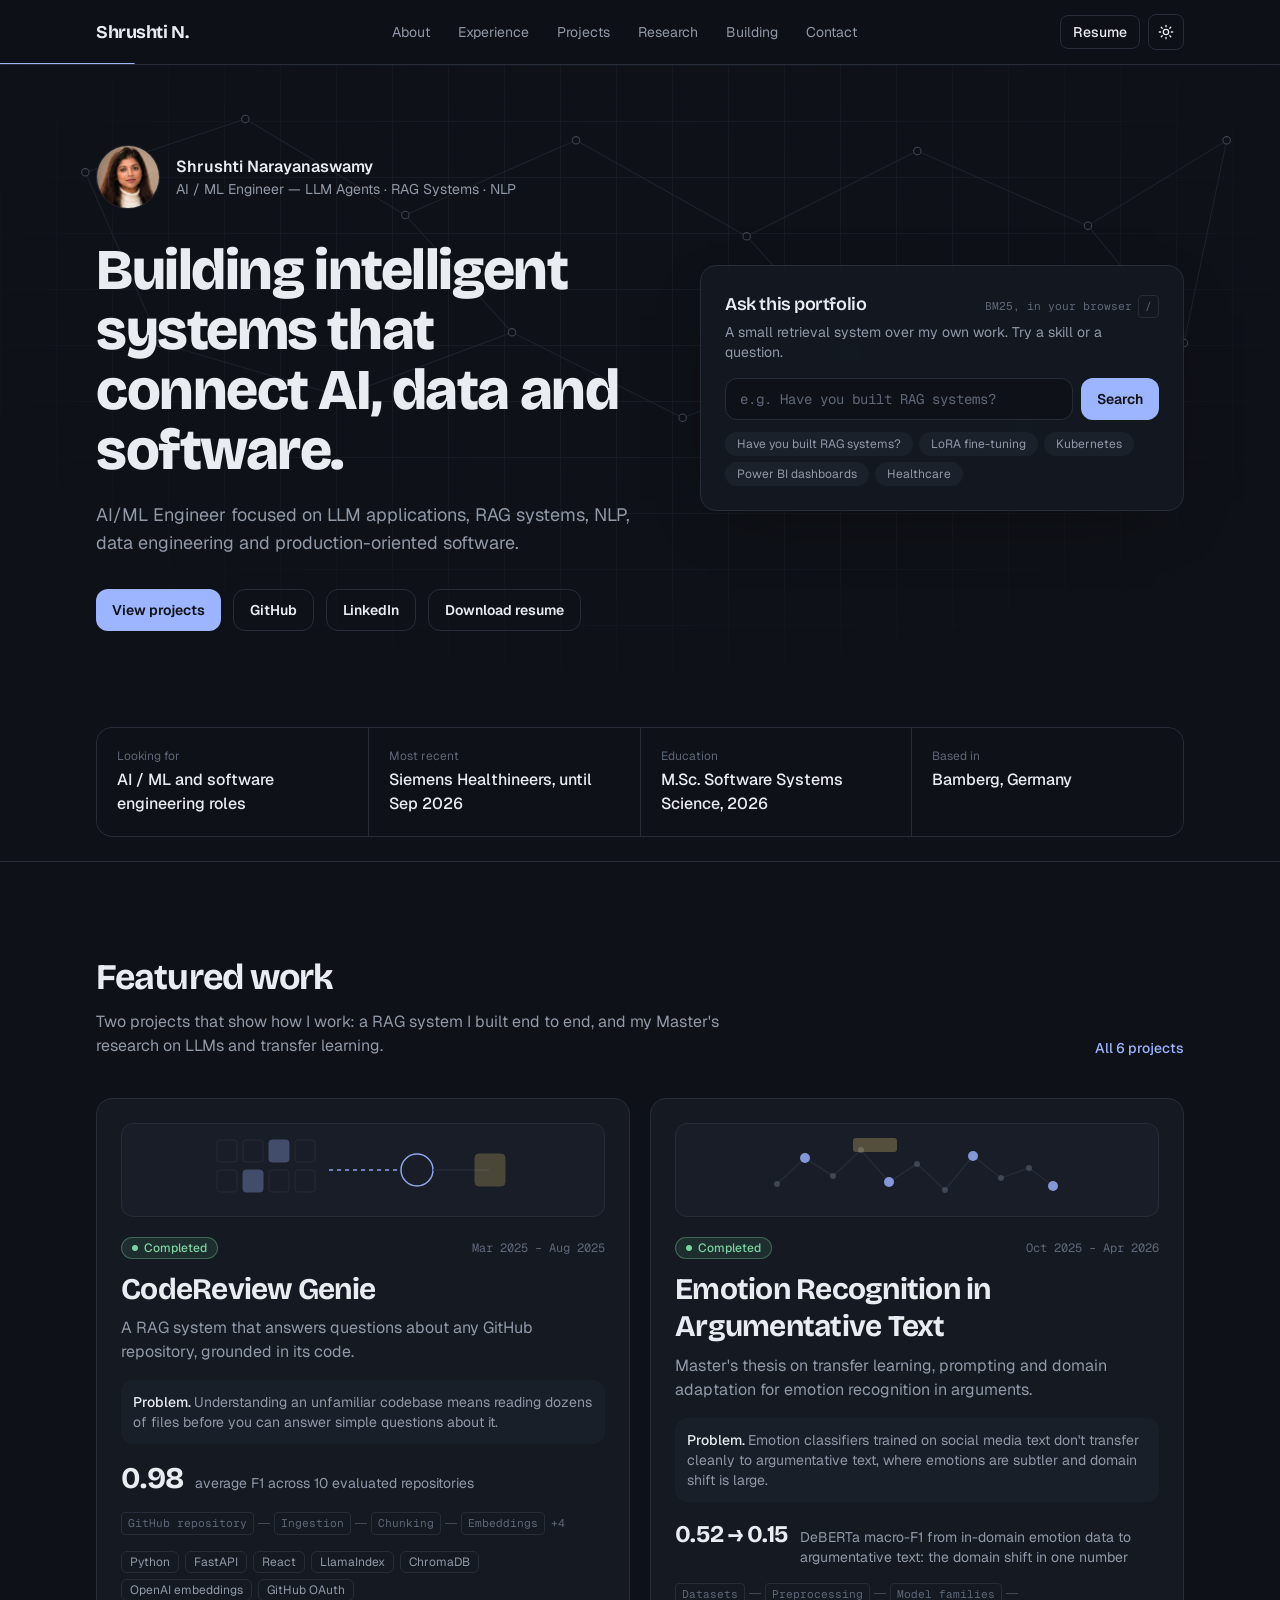
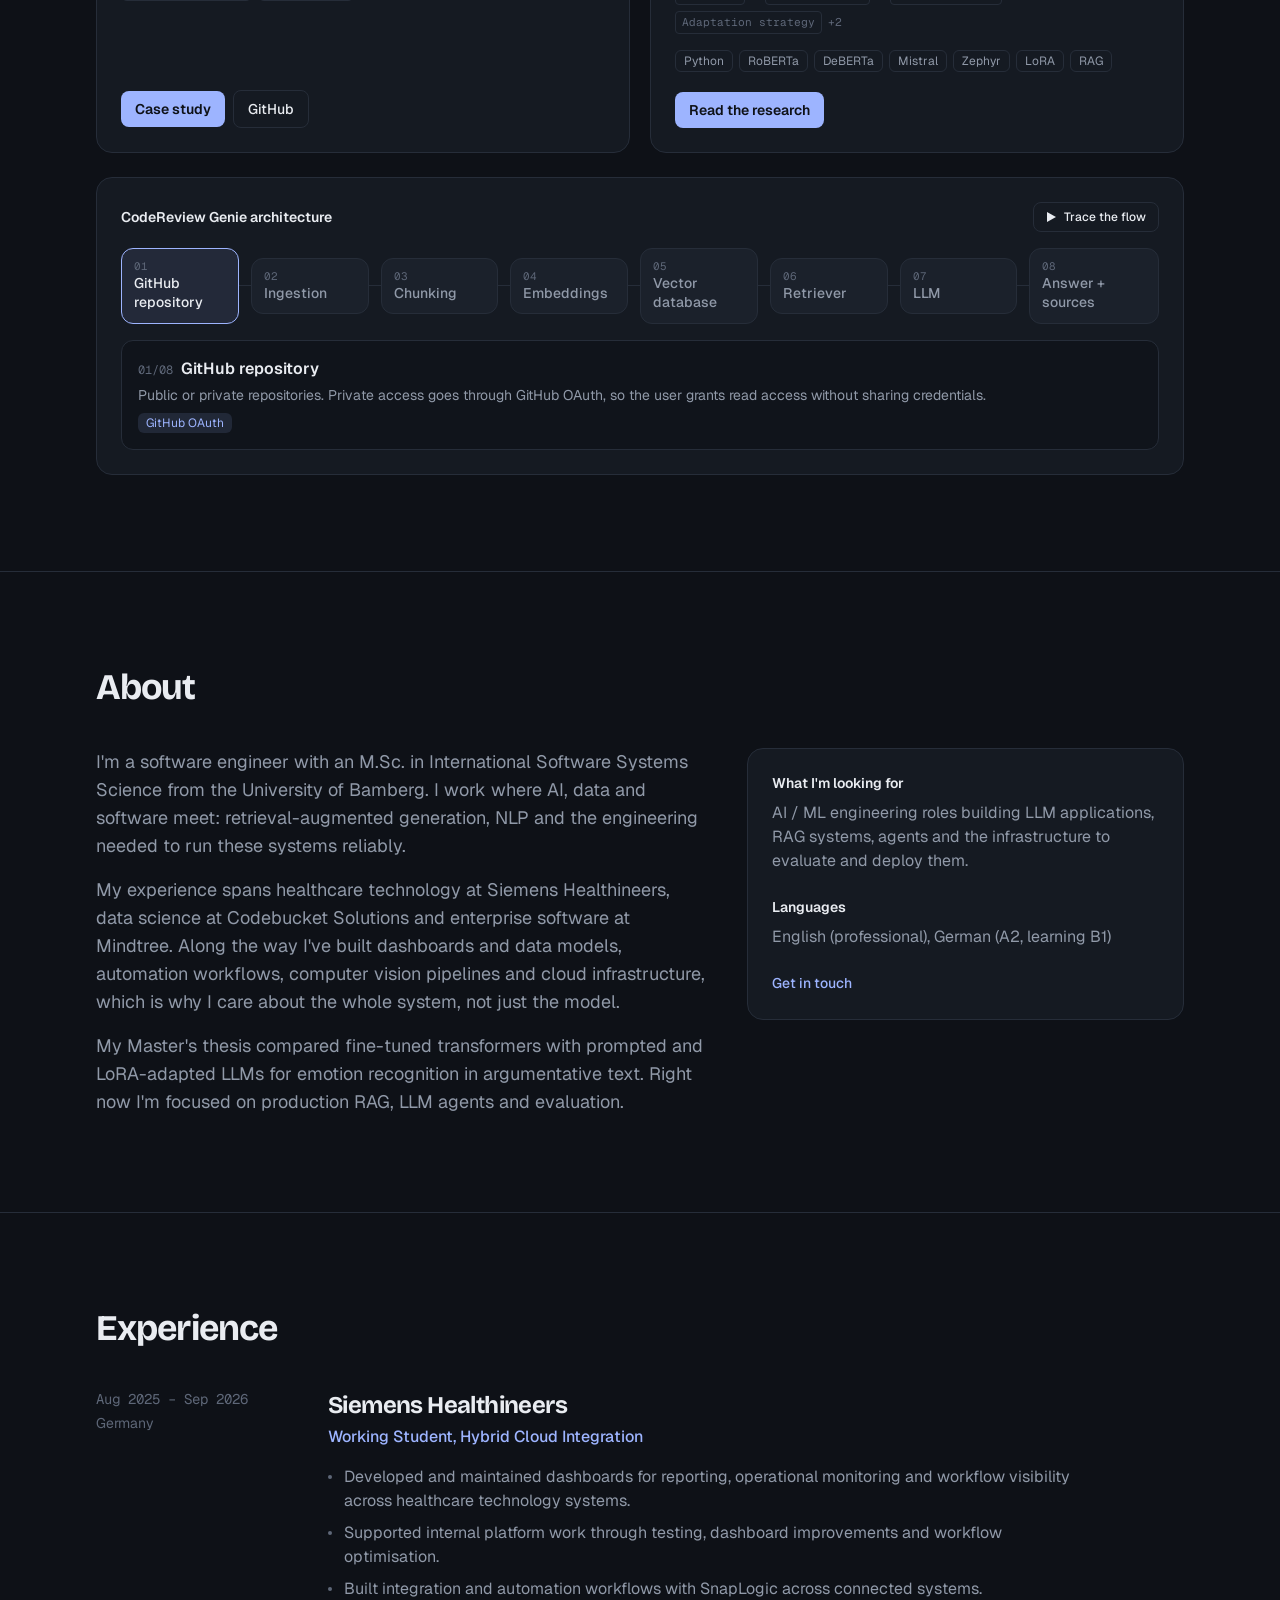
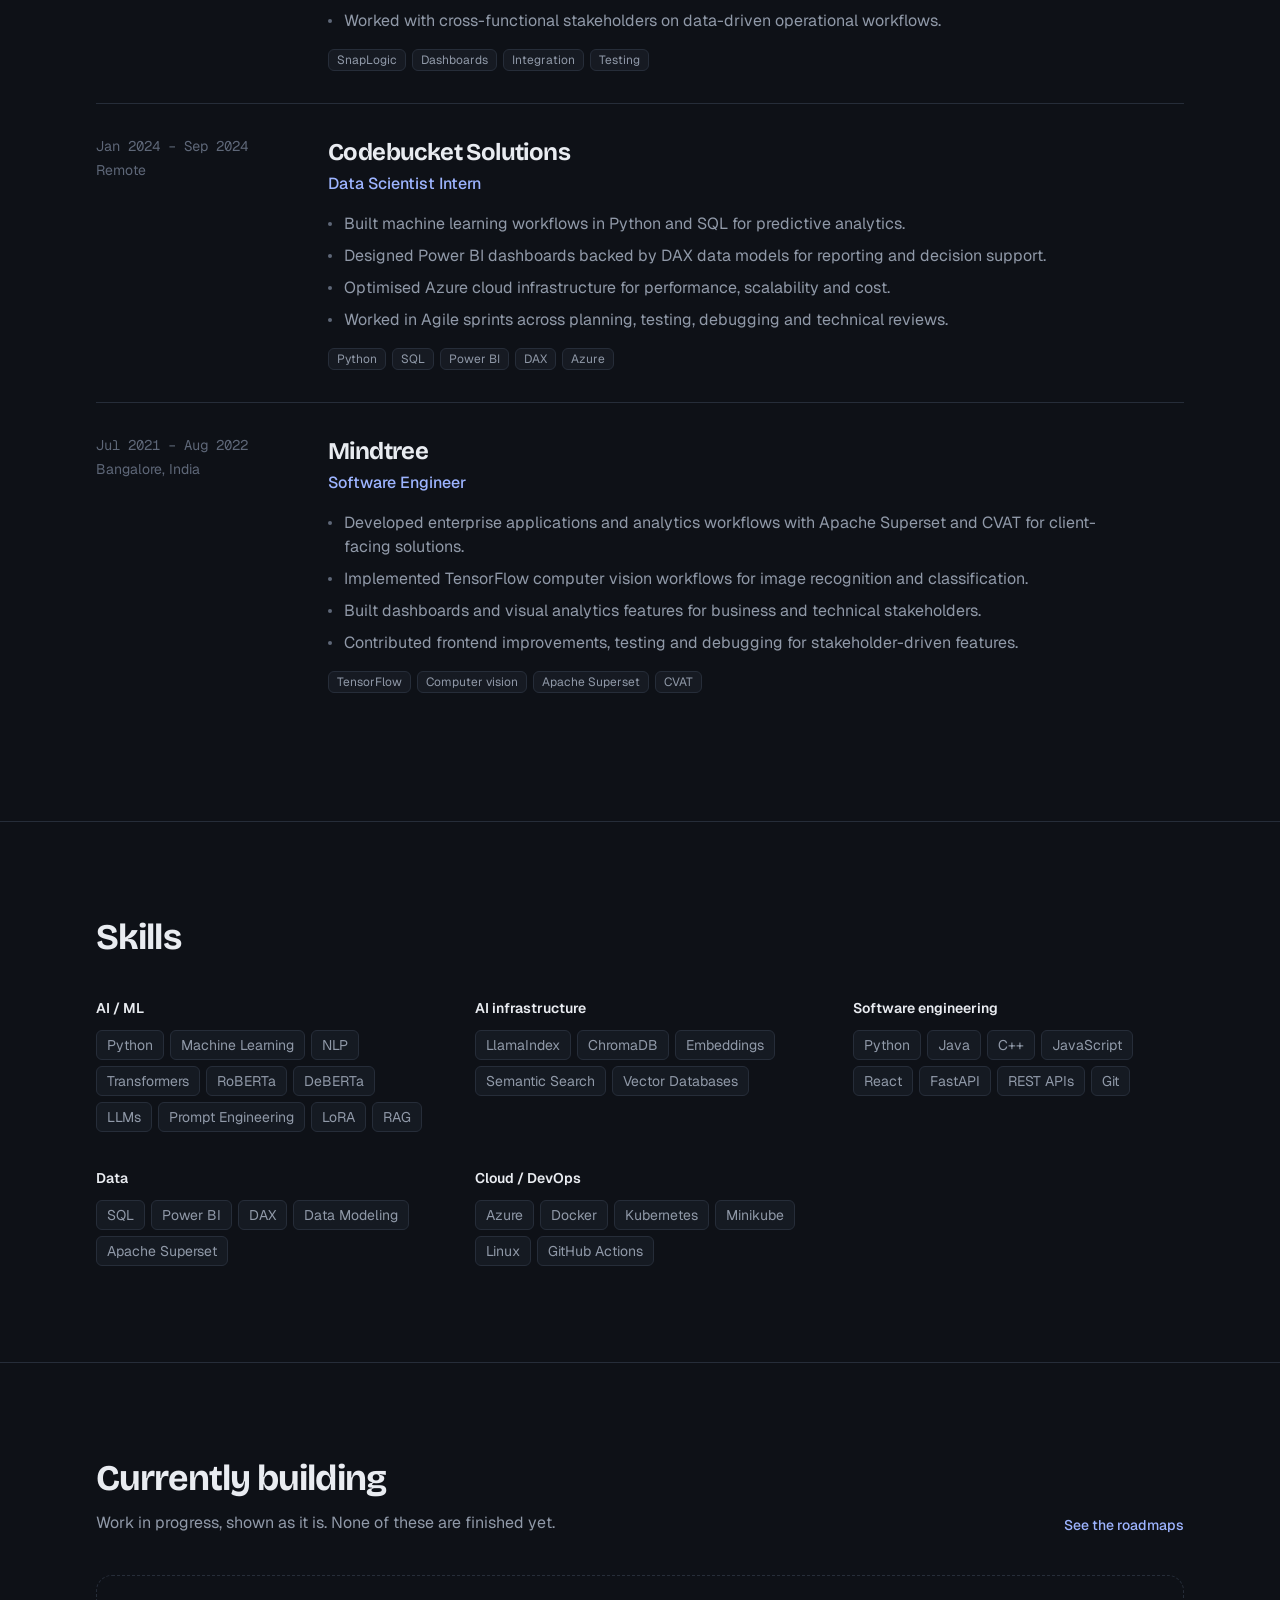
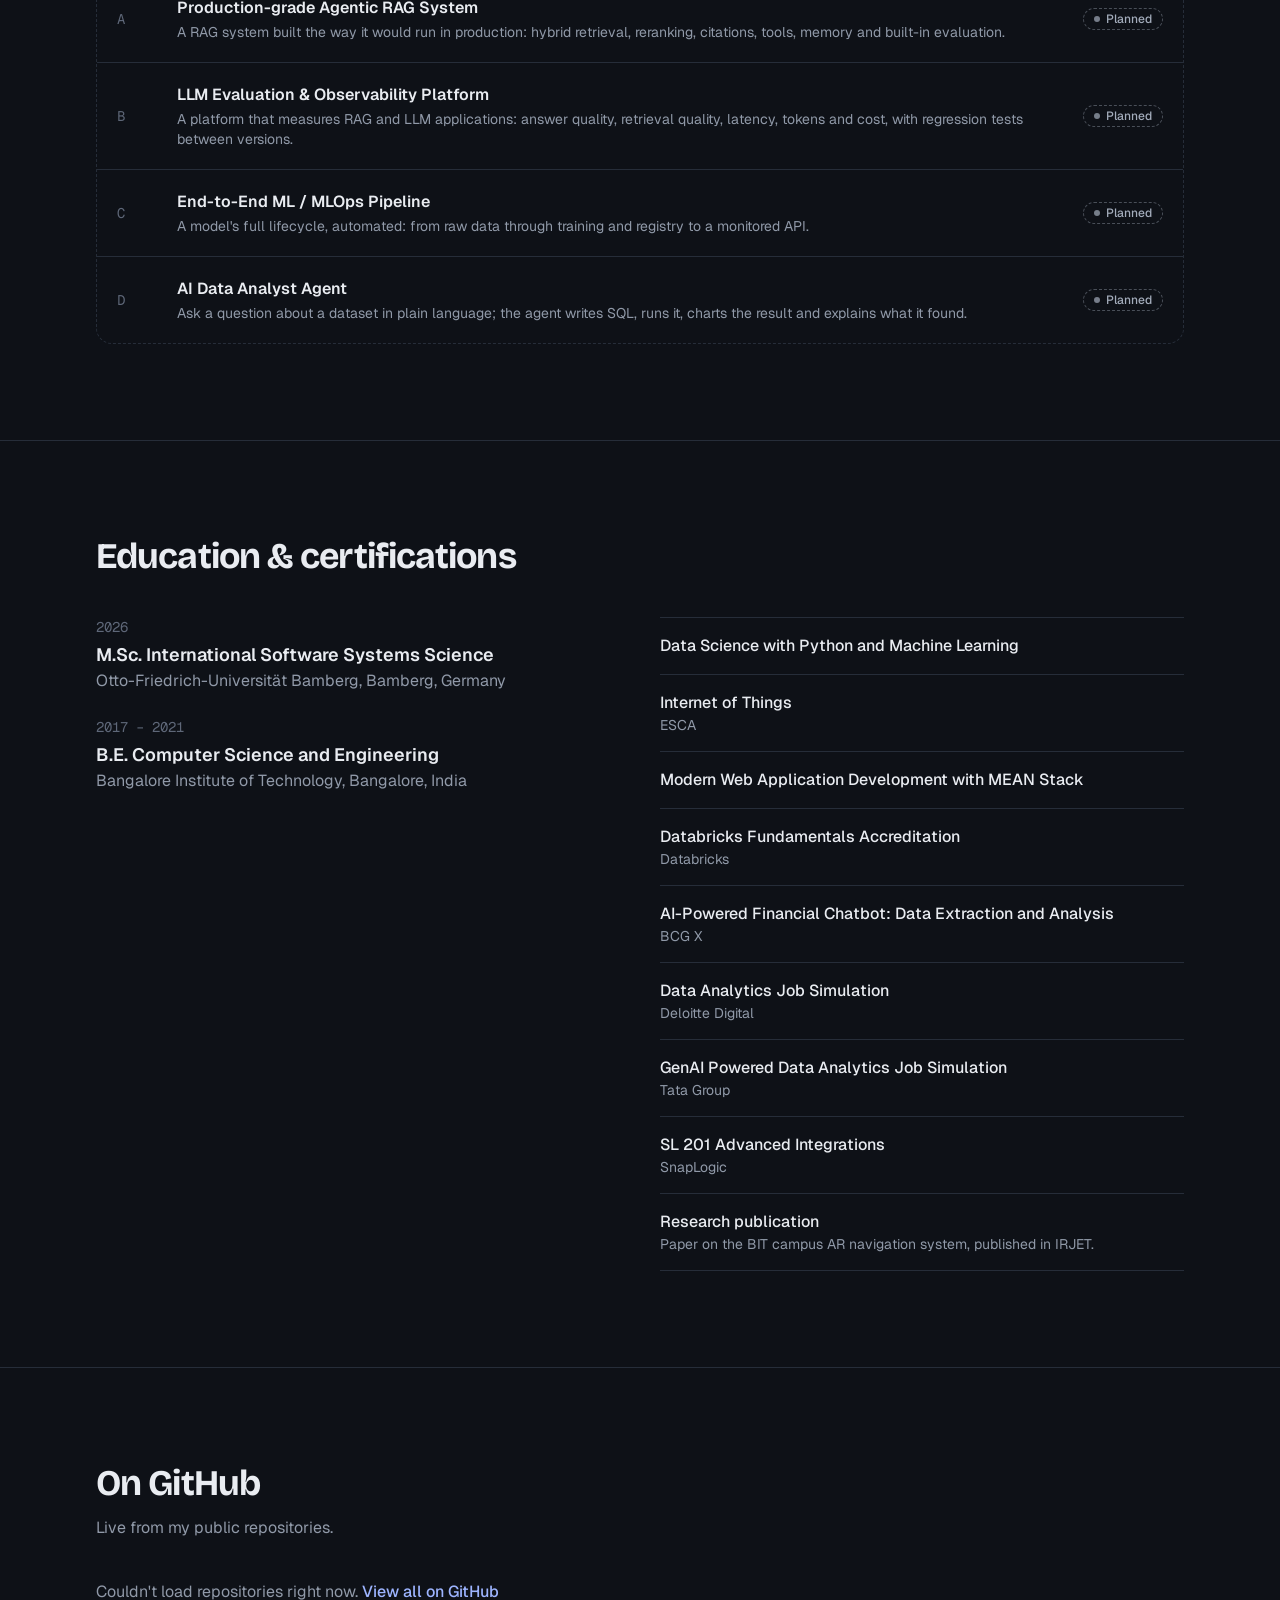
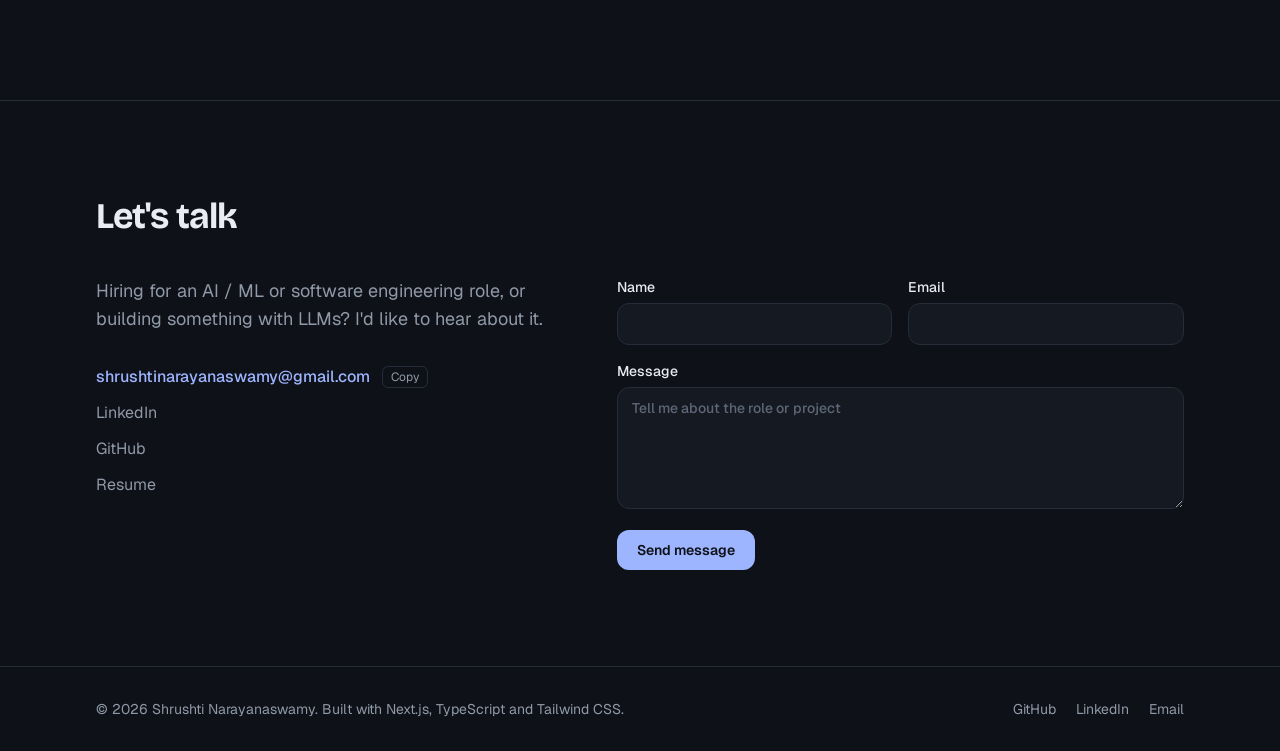
==== commit edfea62d: "Update education dates and add 2026 certifications" ====
--- a/index.html
+++ b/index.html
@@ -4,4 +4,4 @@
           .node{fill:var(--bg);stroke:var(--faint);stroke-width:1}
           @keyframes travel{0%{stroke-dashoffset:414;opacity:0}4%{opacity:.9}22%{stroke-dashoffset:0;opacity:.9}26%,100%{stroke-dashoffset:0;opacity:0}}
           @media (prefers-reduced-motion:reduce){.pulse{display:none}}
-        </style><line class="edge" x1="80" y1="90" x2="230" y2="40"></line><line class="edge" x1="230" y1="40" x2="380" y2="130"></line><line class="edge" x1="380" y1="130" x2="540" y2="60"></line><line class="edge" x1="540" y1="60" x2="700" y2="150"></line><line class="edge" x1="700" y1="150" x2="860" y2="70"></line><line class="edge" x1="860" y1="70" x2="1020" y2="140"></line><line class="edge" x1="1020" y1="140" x2="1150" y2="60"></line><line class="edge" x1="80" y1="90" x2="150" y2="250"></line><line class="edge" x1="150" y1="250" x2="320" y2="300"></line><line class="edge" x1="320" y1="300" x2="480" y2="240"></line><line class="edge" x1="380" y1="130" x2="480" y2="240"></line><line class="edge" x1="480" y1="240" x2="640" y2="320"></line><line class="edge" x1="640" y1="320" x2="800" y2="260"></line><line class="edge" x1="700" y1="150" x2="800" y2="260"></line><line class="edge" x1="800" y1="260" x2="960" y2="330"></line><line class="edge" x1="960" y1="330" x2="1110" y2="250"></line><line class="edge" x1="1020" y1="140" x2="1110" y2="250"></line><line class="edge" x1="1150" y1="60" x2="1110" y2="250"></line><line class="pulse" style="animation-delay:0s" x1="80" y1="90" x2="230" y2="40"></line><line class="pulse" style="animation-delay:3.9000000000000004s" x1="540" y1="60" x2="700" y2="150"></line><line class="pulse" style="animation-delay:7.800000000000001s" x1="1020" y1="140" x2="1150" y2="60"></line><line class="pulse" style="animation-delay:2.700000000000001s" x1="320" y1="300" x2="480" y2="240"></line><line class="pulse" style="animation-delay:6.600000000000001s" x1="640" y1="320" x2="800" y2="260"></line><line class="pulse" style="animation-delay:1.5s" x1="960" y1="330" x2="1110" y2="250"></line><circle class="node" cx="80" cy="90" r="3.5"></circle><circle class="node" cx="230" cy="40" r="3.5"></circle><circle class="node" cx="380" cy="130" r="3.5"></circle><circle class="node" cx="540" cy="60" r="3.5"></circle><circle class="node" cx="700" cy="150" r="3.5"></circle><circle class="node" cx="860" cy="70" r="3.5"></circle><circle class="node" cx="1020" cy="140" r="3.5"></circle><circle class="node" cx="1150" cy="60" r="3.5"></circle><circle class="node" cx="150" cy="250" r="3.5"></circle><circle class="node" cx="320" cy="300" r="3.5"></circle><circle class="node" cx="480" cy="240" r="3.5"></circle><circle class="node" cx="640" cy="320" r="3.5"></circle><circle class="node" cx="800" cy="260" r="3.5"></circle><circle class="node" cx="960" cy="330" r="3.5"></circle><circle class="node" cx="1110" cy="250" r="3.5"></circle></svg><div class="absolute inset-x-0 bottom-0 h-40 bg-gradient-to-b from-transparent to-bg"></div></div><div class="relative mx-auto grid max-w-6xl gap-12 px-5 pb-16 pt-14 sm:px-8 sm:pt-20 lg:grid-cols-[1.15fr_1fr] lg:items-center lg:pb-24"><div style="opacity:0;transform:translateY(16px)"><div class="flex items-center gap-4"><img alt="Portrait of Shrushti Narayanaswamy" width="64" height="64" decoding="async" data-nimg="1" class="h-16 w-16 rounded-full border border-rule object-cover object-top" style="color:transparent" src="/headshot.jpg"/><div><p class="font-semibold">Shrushti Narayanaswamy</p><p class="text-sm text-muted">AI / ML Engineer — LLM Agents · RAG Systems · NLP</p></div></div><h1 class="mt-8 font-display text-4xl font-extrabold leading-[1.04] sm:text-5xl lg:text-[3.6rem]">Building intelligent systems that connect AI, data and software.</h1><p class="mt-5 max-w-xl text-lg text-muted">AI/ML Engineer focused on LLM applications, RAG systems, NLP, data engineering and production-oriented software.</p><div class="mt-8 flex flex-wrap gap-3"><a class="inline-flex items-center rounded-xl px-4 py-2.5 text-sm font-semibold transition-colors bg-accent text-accent-ink" href="/projects/">View projects</a><a href="https://github.com/shrushti20" target="_blank" rel="noopener" class="inline-flex items-center rounded-xl px-4 py-2.5 text-sm font-semibold transition-colors border border-rule hover:border-accent">GitHub</a><a href="https://www.linkedin.com/in/shrushtinarayanaswamy" target="_blank" rel="noopener" class="inline-flex items-center rounded-xl px-4 py-2.5 text-sm font-semibold transition-colors border border-rule hover:border-accent">LinkedIn</a><a href="/resume.pdf" download="" class="inline-flex items-center rounded-xl px-4 py-2.5 text-sm font-semibold transition-colors border border-rule hover:border-accent">Download resume</a></div></div><div style="opacity:0;transform:translateY(16px)"><div class="rounded-2xl border border-rule bg-surface/90 p-5 shadow-[0_20px_60px_-30px_rgba(0,0,0,.5)] backdrop-blur sm:p-6"><div class="flex items-baseline justify-between gap-3"><h2 class="font-display text-lg font-semibold">Ask this portfolio</h2><span class="hidden items-center gap-1.5 font-mono text-[0.7rem] text-faint sm:inline-flex">BM25, in your browser<kbd class="rounded border border-rule px-1.5 py-0.5">/</kbd></span></div><p class="mt-1 text-sm text-muted">A small retrieval system over my own work. Try a skill or a question.</p><form class="mt-4 flex gap-2" role="search"><label for="ask" class="sr-only">Search my experience</label><input id="ask" type="search" placeholder="e.g. Have you built RAG systems?" class="min-w-0 flex-1 rounded-xl border border-rule bg-bg px-3.5 py-2.5 font-mono text-sm outline-none placeholder:text-faint focus:border-accent" value=""/><button class="rounded-xl bg-accent px-4 text-sm font-semibold text-accent-ink">Search</button></form><div class="mt-3 flex flex-wrap gap-1.5" aria-label="Example searches"><button type="button" class="rounded-full bg-surface-2 px-3 py-1 text-xs text-muted hover:text-ink">Have you built RAG systems?</button><button type="button" class="rounded-full bg-surface-2 px-3 py-1 text-xs text-muted hover:text-ink">LoRA fine-tuning</button><button type="button" class="rounded-full bg-surface-2 px-3 py-1 text-xs text-muted hover:text-ink">Kubernetes</button><button type="button" class="rounded-full bg-surface-2 px-3 py-1 text-xs text-muted hover:text-ink">Power BI dashboards</button><button type="button" class="rounded-full bg-surface-2 px-3 py-1 text-xs text-muted hover:text-ink">Healthcare</button></div><div aria-live="polite"></div></div></div></div><div class="relative mx-auto max-w-6xl px-5 pb-6 sm:px-8"><dl class="grid grid-cols-2 gap-px overflow-hidden rounded-2xl border border-rule bg-rule lg:grid-cols-4"><div class="bg-bg p-4 sm:p-5"><dt class="text-xs text-faint">Looking for</dt><dd class="mt-1 text-sm font-medium sm:text-base">AI / ML and software engineering roles</dd></div><div class="bg-bg p-4 sm:p-5"><dt class="text-xs text-faint">Most recent</dt><dd class="mt-1 text-sm font-medium sm:text-base">Siemens Healthineers, until Sep 2026</dd></div><div class="bg-bg p-4 sm:p-5"><dt class="text-xs text-faint">Education</dt><dd class="mt-1 text-sm font-medium sm:text-base">M.Sc. Software Systems Science, 2026</dd></div><div class="bg-bg p-4 sm:p-5"><dt class="text-xs text-faint">Based in</dt><dd class="mt-1 text-sm font-medium sm:text-base">Bamberg, Germany</dd></div></dl></div></section><section id="work" class="border-t border-rule py-16 sm:py-24 "><div class="mx-auto max-w-6xl px-5 sm:px-8"><div class="mb-10 flex flex-wrap items-end justify-between gap-4"><div class="max-w-2xl"><h2 class="font-display text-3xl font-bold sm:text-4xl">Featured work</h2><p class="mt-3 text-muted">Two projects that show how I work: a RAG system I built end to end, and my Master&#x27;s research on LLMs and transfer learning.</p></div><a class="text-sm font-medium text-accent underline-offset-4 hover:underline" href="/projects/">All 6 projects</a></div><div class="grid gap-5 lg:grid-cols-2"><article class="group relative flex h-full flex-col rounded-2xl border border-rule bg-surface p-5 transition-colors hover:border-accent/50 sm:p-6" style="opacity:0;transform:translateY(12px)"><div class="overflow-hidden rounded-xl border border-rule bg-surface-2/60 mb-5"><svg viewBox="0 0 320 92" class="h-[92px] w-full" role="img" aria-label="Abstract artwork for CodeReview Genie"><g class="transition-opacity duration-300 group-hover:opacity-100" opacity="0.9"><rect x="14" y="16" width="20" height="22" rx="3" fill="none" opacity="1" stroke="var(--rule)"></rect><rect x="40" y="16" width="20" height="22" rx="3" fill="none" opacity="1" stroke="var(--rule)"></rect><rect x="66" y="16" width="20" height="22" rx="3" fill="var(--accent)" opacity="0.35" stroke="var(--accent)"></rect><rect x="92" y="16" width="20" height="22" rx="3" fill="none" opacity="1" stroke="var(--rule)"></rect><rect x="14" y="46" width="20" height="22" rx="3" fill="none" opacity="1" stroke="var(--rule)"></rect><rect x="40" y="46" width="20" height="22" rx="3" fill="var(--accent)" opacity="0.35" stroke="var(--accent)"></rect><rect x="66" y="46" width="20" height="22" rx="3" fill="none" opacity="1" stroke="var(--rule)"></rect><rect x="92" y="46" width="20" height="22" rx="3" fill="none" opacity="1" stroke="var(--rule)"></rect><path d="M126 46 H196" stroke="var(--accent)" stroke-width="1.5" stroke-dasharray="4 4"></path><circle cx="214" cy="46" r="16" fill="none" stroke="var(--accent)" stroke-width="1.5"></circle><path d="M230 46 H286" stroke="var(--rule)" stroke-width="1.5"></path><rect x="272" y="30" width="30" height="32" rx="4" fill="var(--mark)" opacity="0.25" stroke="var(--mark)"></rect></g></svg></div><div class="flex flex-wrap items-center justify-between gap-2"><span class="inline-flex items-center gap-1.5 rounded-full border px-2.5 py-0.5 text-xs font-medium text-done border-done/35 bg-done/10"><span aria-hidden="true" class="h-1.5 w-1.5 rounded-full bg-done"></span>Completed</span><span class="font-mono text-xs text-faint">Mar 2025 – Aug 2025</span></div><h3 class="mt-3 font-display font-bold leading-tight text-2xl sm:text-3xl"><a class="after:absolute after:inset-0 after:rounded-2xl" href="/projects/codereview-genie/">CodeReview Genie</a></h3><p class="mt-2 text-muted">A RAG system that answers questions about any GitHub repository, grounded in its code.</p><div class="mt-4 rounded-xl bg-surface-2/70 p-3 text-sm"><span class="font-medium text-ink">Problem. </span><span class="text-muted">Understanding an unfamiliar codebase means reading dozens of files before you can answer simple questions about it.</span></div><div class="mt-4 flex items-baseline gap-3"><span class="font-display font-bold text-ink whitespace-nowrap text-3xl"><span>0.00</span></span><span class="text-sm text-muted">average F1 across 10 evaluated repositories</span></div><div class="mt-4"><div class="flex flex-wrap items-center gap-y-1.5 font-mono text-[0.7rem] text-faint" aria-label="Architecture preview"><span class="flex items-center"><span class="rounded border border-rule px-1.5 py-0.5 transition-colors group-hover:border-accent/40 group-hover:text-muted">GitHub repository</span><span aria-hidden="true" class="mx-1 h-px w-3 bg-faint/60"></span></span><span class="flex items-center"><span class="rounded border border-rule px-1.5 py-0.5 transition-colors group-hover:border-accent/40 group-hover:text-muted">Ingestion</span><span aria-hidden="true" class="mx-1 h-px w-3 bg-faint/60"></span></span><span class="flex items-center"><span class="rounded border border-rule px-1.5 py-0.5 transition-colors group-hover:border-accent/40 group-hover:text-muted">Chunking</span><span aria-hidden="true" class="mx-1 h-px w-3 bg-faint/60"></span></span><span class="flex items-center"><span class="rounded border border-rule px-1.5 py-0.5 transition-colors group-hover:border-accent/40 group-hover:text-muted">Embeddings</span></span><span class="ml-1.5">+<!-- -->4</span></div></div><ul class="mt-4 flex flex-wrap gap-1.5"><li class="rounded-md border border-rule px-2 py-0.5 text-xs text-muted">Python</li><li class="rounded-md border border-rule px-2 py-0.5 text-xs text-muted">FastAPI</li><li class="rounded-md border border-rule px-2 py-0.5 text-xs text-muted">React</li><li class="rounded-md border border-rule px-2 py-0.5 text-xs text-muted">LlamaIndex</li><li class="rounded-md border border-rule px-2 py-0.5 text-xs text-muted">ChromaDB</li><li class="rounded-md border border-rule px-2 py-0.5 text-xs text-muted">OpenAI embeddings</li><li class="rounded-md border border-rule px-2 py-0.5 text-xs text-muted">GitHub OAuth</li></ul><div class="relative z-10 mt-auto flex flex-wrap items-center gap-2 pt-5 text-sm"><a class="rounded-lg bg-accent px-3.5 py-2 font-semibold text-accent-ink" href="/projects/codereview-genie/">Case study</a><a href="https://github.com/shrushti20/CodeReview-Genie" target="_blank" rel="noopener" class="rounded-lg border border-rule px-3.5 py-2 font-medium hover:border-accent">GitHub</a></div></article><article class="group relative flex h-full flex-col rounded-2xl border border-rule bg-surface p-5 transition-colors hover:border-accent/50 sm:p-6" style="opacity:0;transform:translateY(12px)"><div class="overflow-hidden rounded-xl border border-rule bg-surface-2/60 mb-5"><svg viewBox="0 0 320 92" class="h-[92px] w-full" role="img" aria-label="Abstract artwork for Emotion Recognition in Argumentative Text"><g class="transition-opacity duration-300 group-hover:opacity-100" opacity="0.9"><path d="M20 60 L48 34 L76 52 L104 26 L132 58 L160 40 L188 66 L216 32 L244 54 L272 44 L296 62" fill="none" stroke="var(--rule)" stroke-width="1.5"></path><circle cx="20" cy="60" r="3" fill="var(--faint)" opacity="0.6"></circle><circle cx="48" cy="34" r="5" fill="var(--accent)" opacity="0.9"></circle><circle cx="76" cy="52" r="3" fill="var(--faint)" opacity="0.6"></circle><circle cx="104" cy="26" r="3" fill="var(--faint)" opacity="0.6"></circle><circle cx="132" cy="58" r="5" fill="var(--accent)" opacity="0.9"></circle><circle cx="160" cy="40" r="3" fill="var(--faint)" opacity="0.6"></circle><circle cx="188" cy="66" r="3" fill="var(--faint)" opacity="0.6"></circle><circle cx="216" cy="32" r="5" fill="var(--accent)" opacity="0.9"></circle><circle cx="244" cy="54" r="3" fill="var(--faint)" opacity="0.6"></circle><circle cx="272" cy="44" r="3" fill="var(--faint)" opacity="0.6"></circle><circle cx="296" cy="62" r="5" fill="var(--accent)" opacity="0.9"></circle><rect x="96" y="14" width="44" height="14" rx="3" fill="var(--mark)" opacity="0.3"></rect></g></svg></div><div class="flex flex-wrap items-center justify-between gap-2"><span class="inline-flex items-center gap-1.5 rounded-full border px-2.5 py-0.5 text-xs font-medium text-done border-done/35 bg-done/10"><span aria-hidden="true" class="h-1.5 w-1.5 rounded-full bg-done"></span>Completed</span><span class="font-mono text-xs text-faint">Oct 2025 – Apr 2026</span></div><h3 class="mt-3 font-display font-bold leading-tight text-2xl sm:text-3xl"><a class="after:absolute after:inset-0 after:rounded-2xl" href="/research/">Emotion Recognition in Argumentative Text</a></h3><p class="mt-2 text-muted">Master&#x27;s thesis on transfer learning, prompting and domain adaptation for emotion recognition in arguments.</p><div class="mt-4 rounded-xl bg-surface-2/70 p-3 text-sm"><span class="font-medium text-ink">Problem. </span><span class="text-muted">Emotion classifiers trained on social media text don&#x27;t transfer cleanly to argumentative text, where emotions are subtler and domain shift is large.</span></div><div class="mt-4 flex items-baseline gap-3"><span class="font-display font-bold text-ink whitespace-nowrap text-2xl"><span>0.52 → 0.15</span></span><span class="text-sm text-muted">DeBERTa macro-F1 from in-domain emotion data to argumentative text: the domain shift in one number</span></div><div class="mt-4"><div class="flex flex-wrap items-center gap-y-1.5 font-mono text-[0.7rem] text-faint" aria-label="Architecture preview"><span class="flex items-center"><span class="rounded border border-rule px-1.5 py-0.5 transition-colors group-hover:border-accent/40 group-hover:text-muted">Datasets</span><span aria-hidden="true" class="mx-1 h-px w-3 bg-faint/60"></span></span><span class="flex items-center"><span class="rounded border border-rule px-1.5 py-0.5 transition-colors group-hover:border-accent/40 group-hover:text-muted">Preprocessing</span><span aria-hidden="true" class="mx-1 h-px w-3 bg-faint/60"></span></span><span class="flex items-center"><span class="rounded border border-rule px-1.5 py-0.5 transition-colors group-hover:border-accent/40 group-hover:text-muted">Model families</span><span aria-hidden="true" class="mx-1 h-px w-3 bg-faint/60"></span></span><span class="flex items-center"><span class="rounded border border-rule px-1.5 py-0.5 transition-colors group-hover:border-accent/40 group-hover:text-muted">Adaptation strategy</span></span><span class="ml-1.5">+<!-- -->2</span></div></div><ul class="mt-4 flex flex-wrap gap-1.5"><li class="rounded-md border border-rule px-2 py-0.5 text-xs text-muted">Python</li><li class="rounded-md border border-rule px-2 py-0.5 text-xs text-muted">RoBERTa</li><li class="rounded-md border border-rule px-2 py-0.5 text-xs text-muted">DeBERTa</li><li class="rounded-md border border-rule px-2 py-0.5 text-xs text-muted">Mistral</li><li class="rounded-md border border-rule px-2 py-0.5 text-xs text-muted">Zephyr</li><li class="rounded-md border border-rule px-2 py-0.5 text-xs text-muted">LoRA</li><li class="rounded-md border border-rule px-2 py-0.5 text-xs text-muted">RAG</li></ul><div class="relative z-10 mt-auto flex flex-wrap items-center gap-2 pt-5 text-sm"><a class="rounded-lg bg-accent px-3.5 py-2 font-semibold text-accent-ink" href="/research/">Read the research</a></div></article></div><div class="mt-6" style="opacity:0;transform:translateY(16px)"><figure class="rounded-2xl border border-rule bg-surface p-4 sm:p-6"><figcaption class="mb-4 flex flex-wrap items-center justify-between gap-3"><span class="text-sm font-semibold">CodeReview Genie architecture</span><button class="inline-flex items-center gap-2 rounded-lg border border-rule px-3 py-1.5 text-xs font-medium hover:border-accent"><svg width="10" height="10" viewBox="0 0 10 10" aria-hidden="true" fill="currentColor"><path d="M1 0l9 5-9 5z"></path></svg>Trace the flow</button></figcaption><ol class="flex flex-col lg:flex-row lg:items-stretch "><li class="flex flex-col items-stretch lg:min-w-0 lg:flex-1 lg:flex-row lg:items-center"><button aria-pressed="true" class="relative z-10 w-full rounded-xl border px-3 py-2.5 text-left text-sm leading-snug transition-colors border-accent bg-accent/10 text-ink"><span class="mr-2 font-mono text-[0.68rem] text-faint lg:mr-0 lg:block">01</span><span class="font-medium">GitHub repository</span></button><span aria-hidden="true" class="relative mx-auto block h-4 w-px lg:mx-0 lg:h-px lg:w-3 lg:flex-none bg-rule transition-colors"></span></li><li class="flex flex-col items-stretch lg:min-w-0 lg:flex-1 lg:flex-row lg:items-center"><button aria-pressed="false" class="relative z-10 w-full rounded-xl border px-3 py-2.5 text-left text-sm leading-snug transition-colors border-rule bg-surface-2 text-muted hover:text-ink"><span class="mr-2 font-mono text-[0.68rem] text-faint lg:mr-0 lg:block">02</span><span class="font-medium">Ingestion</span></button><span aria-hidden="true" class="relative mx-auto block h-4 w-px lg:mx-0 lg:h-px lg:w-3 lg:flex-none bg-rule transition-colors"></span></li><li class="flex flex-col items-stretch lg:min-w-0 lg:flex-1 lg:flex-row lg:items-center"><button aria-pressed="false" class="relative z-10 w-full rounded-xl border px-3 py-2.5 text-left text-sm leading-snug transition-colors border-rule bg-surface-2 text-muted hover:text-ink"><span class="mr-2 font-mono text-[0.68rem] text-faint lg:mr-0 lg:block">03</span><span class="font-medium">Chunking</span></button><span aria-hidden="true" class="relative mx-auto block h-4 w-px lg:mx-0 lg:h-px lg:w-3 lg:flex-none bg-rule transition-colors"></span></li><li class="flex flex-col items-stretch lg:min-w-0 lg:flex-1 lg:flex-row lg:items-center"><button aria-pressed="false" class="relative z-10 w-full rounded-xl border px-3 py-2.5 text-left text-sm leading-snug transition-colors border-rule bg-surface-2 text-muted hover:text-ink"><span class="mr-2 font-mono text-[0.68rem] text-faint lg:mr-0 lg:block">04</span><span class="font-medium">Embeddings</span></button><span aria-hidden="true" class="relative mx-auto block h-4 w-px lg:mx-0 lg:h-px lg:w-3 lg:flex-none bg-rule transition-colors"></span></li><li class="flex flex-col items-stretch lg:min-w-0 lg:flex-1 lg:flex-row lg:items-center"><button aria-pressed="false" class="relative z-10 w-full rounded-xl border px-3 py-2.5 text-left text-sm leading-snug transition-colors border-rule bg-surface-2 text-muted hover:text-ink"><span class="mr-2 font-mono text-[0.68rem] text-faint lg:mr-0 lg:block">05</span><span class="font-medium">Vector database</span></button><span aria-hidden="true" class="relative mx-auto block h-4 w-px lg:mx-0 lg:h-px lg:w-3 lg:flex-none bg-rule transition-colors"></span></li><li class="flex flex-col items-stretch lg:min-w-0 lg:flex-1 lg:flex-row lg:items-center"><button aria-pressed="false" class="relative z-10 w-full rounded-xl border px-3 py-2.5 text-left text-sm leading-snug transition-colors border-rule bg-surface-2 text-muted hover:text-ink"><span class="mr-2 font-mono text-[0.68rem] text-faint lg:mr-0 lg:block">06</span><span class="font-medium">Retriever</span></button><span aria-hidden="true" class="relative mx-auto block h-4 w-px lg:mx-0 lg:h-px lg:w-3 lg:flex-none bg-rule transition-colors"></span></li><li class="flex flex-col items-stretch lg:min-w-0 lg:flex-1 lg:flex-row lg:items-center"><button aria-pressed="false" class="relative z-10 w-full rounded-xl border px-3 py-2.5 text-left text-sm leading-snug transition-colors border-rule bg-surface-2 text-muted hover:text-ink"><span class="mr-2 font-mono text-[0.68rem] text-faint lg:mr-0 lg:block">07</span><span class="font-medium">LLM</span></button><span aria-hidden="true" class="relative mx-auto block h-4 w-px lg:mx-0 lg:h-px lg:w-3 lg:flex-none bg-rule transition-colors"></span></li><li class="flex flex-col items-stretch lg:min-w-0 lg:flex-1 lg:flex-row lg:items-center"><button aria-pressed="false" class="relative z-10 w-full rounded-xl border px-3 py-2.5 text-left text-sm leading-snug transition-colors border-rule bg-surface-2 text-muted hover:text-ink"><span class="mr-2 font-mono text-[0.68rem] text-faint lg:mr-0 lg:block">08</span><span class="font-medium">Answer + sources</span></button></li></ol><div class="mt-4 min-h-[6.5rem] rounded-xl border border-rule bg-bg/60 p-4" aria-live="polite"><div style="opacity:0;transform:translateY(4px)"><div class="flex items-baseline gap-2"><span class="font-mono text-xs text-faint">01<!-- -->/<!-- -->08</span><span class="font-semibold">GitHub repository</span></div><p class="mt-1 text-sm text-muted">Public or private repositories. Private access goes through GitHub OAuth, so the user grants read access without sharing credentials.</p><ul class="mt-2 flex flex-wrap gap-1.5"><li class="rounded-md bg-accent/12 px-2 py-0.5 text-xs text-accent">GitHub OAuth</li></ul></div></div></figure></div></div></section><section id="about" class="border-t border-rule py-16 sm:py-24 "><div class="mx-auto max-w-6xl px-5 sm:px-8"><div class="mb-10 flex flex-wrap items-end justify-between gap-4"><div class="max-w-2xl"><h2 class="font-display text-3xl font-bold sm:text-4xl">About</h2></div></div><div class="grid gap-10 lg:grid-cols-[1.4fr_1fr]"><div class="space-y-4 text-lg text-muted" style="opacity:0;transform:translateY(16px)"><p>I&#x27;m a software engineer with an M.Sc. in International Software Systems Science from the University of Bamberg. I work where AI, data and software meet: retrieval-augmented generation, NLP and the engineering needed to run these systems reliably.</p><p>My experience spans healthcare technology at Siemens Healthineers, data science at Codebucket Solutions and enterprise software at Mindtree. Along the way I&#x27;ve built dashboards and data models, automation workflows, computer vision pipelines and cloud infrastructure, which is why I care about the whole system, not just the model.</p><p>My Master&#x27;s thesis compared fine-tuned transformers with prompted and LoRA-adapted LLMs for emotion recognition in argumentative text. Right now I&#x27;m focused on production RAG, LLM agents and evaluation.</p></div><div style="opacity:0;transform:translateY(16px)"><div class="rounded-2xl border border-rule bg-surface p-6"><h3 class="text-sm font-semibold">What I&#x27;m looking for</h3><p class="mt-2 text-muted">AI / ML engineering roles building LLM applications, RAG systems, agents and the infrastructure to evaluate and deploy them.</p><h3 class="mt-6 text-sm font-semibold">Languages</h3><p class="mt-2 text-muted">English (professional), German (A2, learning B1)</p><a href="#contact" class="mt-6 inline-block text-sm font-medium text-accent hover:underline">Get in touch</a></div></div></div></div></section><section id="experience" class="border-t border-rule py-16 sm:py-24 "><div class="mx-auto max-w-6xl px-5 sm:px-8"><div class="mb-10 flex flex-wrap items-end justify-between gap-4"><div class="max-w-2xl"><h2 class="font-display text-3xl font-bold sm:text-4xl">Experience</h2></div></div><ol class="relative"><li class="grid gap-2 border-b border-rule py-8 first:pt-0 last:border-0 md:grid-cols-[12rem_1fr] md:gap-10"><div style="opacity:0;transform:translateY(16px)"><p class="font-mono text-sm text-faint">Aug 2025 – Sep 2026</p><p class="mt-1 text-sm text-faint">Germany</p></div><div style="opacity:0;transform:translateY(16px)"><h3 class="font-display text-2xl font-bold">Siemens Healthineers</h3><p class="mt-1 font-medium text-accent">Working Student<!-- -->, Hybrid Cloud Integration</p><ul class="mt-4 max-w-3xl space-y-2 text-muted"><li class="flex gap-3"><span aria-hidden="true" class="mt-2.5 h-1 w-1 flex-none rounded-full bg-faint"></span>Developed and maintained dashboards for reporting, operational monitoring and workflow visibility across healthcare technology systems.</li><li class="flex gap-3"><span aria-hidden="true" class="mt-2.5 h-1 w-1 flex-none rounded-full bg-faint"></span>Supported internal platform work through testing, dashboard improvements and workflow optimisation.</li><li class="flex gap-3"><span aria-hidden="true" class="mt-2.5 h-1 w-1 flex-none rounded-full bg-faint"></span>Built integration and automation workflows with SnapLogic across connected systems.</li><li class="flex gap-3"><span aria-hidden="true" class="mt-2.5 h-1 w-1 flex-none rounded-full bg-faint"></span>Worked with cross-functional stakeholders on data-driven operational workflows.</li></ul><ul class="flex flex-wrap gap-1.5 mt-4"><li class="rounded-md border border-rule bg-surface-2/60 px-2 py-0.5 text-xs text-muted">SnapLogic</li><li class="rounded-md border border-rule bg-surface-2/60 px-2 py-0.5 text-xs text-muted">Dashboards</li><li class="rounded-md border border-rule bg-surface-2/60 px-2 py-0.5 text-xs text-muted">Integration</li><li class="rounded-md border border-rule bg-surface-2/60 px-2 py-0.5 text-xs text-muted">Testing</li></ul></div></li><li class="grid gap-2 border-b border-rule py-8 first:pt-0 last:border-0 md:grid-cols-[12rem_1fr] md:gap-10"><div style="opacity:0;transform:translateY(16px)"><p class="font-mono text-sm text-faint">Jan 2024 – Sep 2024</p><p class="mt-1 text-sm text-faint">Remote</p></div><div style="opacity:0;transform:translateY(16px)"><h3 class="font-display text-2xl font-bold">Codebucket Solutions</h3><p class="mt-1 font-medium text-accent">Data Scientist Intern</p><ul class="mt-4 max-w-3xl space-y-2 text-muted"><li class="flex gap-3"><span aria-hidden="true" class="mt-2.5 h-1 w-1 flex-none rounded-full bg-faint"></span>Built machine learning workflows in Python and SQL for predictive analytics.</li><li class="flex gap-3"><span aria-hidden="true" class="mt-2.5 h-1 w-1 flex-none rounded-full bg-faint"></span>Designed Power BI dashboards backed by DAX data models for reporting and decision support.</li><li class="flex gap-3"><span aria-hidden="true" class="mt-2.5 h-1 w-1 flex-none rounded-full bg-faint"></span>Optimised Azure cloud infrastructure for performance, scalability and cost.</li><li class="flex gap-3"><span aria-hidden="true" class="mt-2.5 h-1 w-1 flex-none rounded-full bg-faint"></span>Worked in Agile sprints across planning, testing, debugging and technical reviews.</li></ul><ul class="flex flex-wrap gap-1.5 mt-4"><li class="rounded-md border border-rule bg-surface-2/60 px-2 py-0.5 text-xs text-muted">Python</li><li class="rounded-md border border-rule bg-surface-2/60 px-2 py-0.5 text-xs text-muted">SQL</li><li class="rounded-md border border-rule bg-surface-2/60 px-2 py-0.5 text-xs text-muted">Power BI</li><li class="rounded-md border border-rule bg-surface-2/60 px-2 py-0.5 text-xs text-muted">DAX</li><li class="rounded-md border border-rule bg-surface-2/60 px-2 py-0.5 text-xs text-muted">Azure</li></ul></div></li><li class="grid gap-2 border-b border-rule py-8 first:pt-0 last:border-0 md:grid-cols-[12rem_1fr] md:gap-10"><div style="opacity:0;transform:translateY(16px)"><p class="font-mono text-sm text-faint">Jul 2021 – Aug 2022</p><p class="mt-1 text-sm text-faint">Bangalore, India</p></div><div style="opacity:0;transform:translateY(16px)"><h3 class="font-display text-2xl font-bold">Mindtree</h3><p class="mt-1 font-medium text-accent">Software Engineer</p><ul class="mt-4 max-w-3xl space-y-2 text-muted"><li class="flex gap-3"><span aria-hidden="true" class="mt-2.5 h-1 w-1 flex-none rounded-full bg-faint"></span>Developed enterprise applications and analytics workflows with Apache Superset and CVAT for client-facing solutions.</li><li class="flex gap-3"><span aria-hidden="true" class="mt-2.5 h-1 w-1 flex-none rounded-full bg-faint"></span>Implemented TensorFlow computer vision workflows for image recognition and classification.</li><li class="flex gap-3"><span aria-hidden="true" class="mt-2.5 h-1 w-1 flex-none rounded-full bg-faint"></span>Built dashboards and visual analytics features for business and technical stakeholders.</li><li class="flex gap-3"><span aria-hidden="true" class="mt-2.5 h-1 w-1 flex-none rounded-full bg-faint"></span>Contributed frontend improvements, testing and debugging for stakeholder-driven features.</li></ul><ul class="flex flex-wrap gap-1.5 mt-4"><li class="rounded-md border border-rule bg-surface-2/60 px-2 py-0.5 text-xs text-muted">TensorFlow</li><li class="rounded-md border border-rule bg-surface-2/60 px-2 py-0.5 text-xs text-muted">Computer vision</li><li class="rounded-md border border-rule bg-surface-2/60 px-2 py-0.5 text-xs text-muted">Apache Superset</li><li class="rounded-md border border-rule bg-surface-2/60 px-2 py-0.5 text-xs text-muted">CVAT</li></ul></div></li></ol></div></section><section id="skills" class="border-t border-rule py-16 sm:py-24 "><div class="mx-auto max-w-6xl px-5 sm:px-8"><div class="mb-10 flex flex-wrap items-end justify-between gap-4"><div class="max-w-2xl"><h2 class="font-display text-3xl font-bold sm:text-4xl">Skills</h2></div></div><div class="grid gap-x-12 gap-y-9 sm:grid-cols-2 lg:grid-cols-3"><div><h3 class="mb-3 text-sm font-semibold">AI / ML</h3><ul class="flex flex-wrap gap-1.5"><li class="rounded-md border border-rule bg-surface px-2.5 py-1 text-sm text-muted">Python</li><li class="rounded-md border border-rule bg-surface px-2.5 py-1 text-sm text-muted">Machine Learning</li><li class="rounded-md border border-rule bg-surface px-2.5 py-1 text-sm text-muted">NLP</li><li class="rounded-md border border-rule bg-surface px-2.5 py-1 text-sm text-muted">Transformers</li><li class="rounded-md border border-rule bg-surface px-2.5 py-1 text-sm text-muted">RoBERTa</li><li class="rounded-md border border-rule bg-surface px-2.5 py-1 text-sm text-muted">DeBERTa</li><li class="rounded-md border border-rule bg-surface px-2.5 py-1 text-sm text-muted">LLMs</li><li class="rounded-md border border-rule bg-surface px-2.5 py-1 text-sm text-muted">Prompt Engineering</li><li class="rounded-md border border-rule bg-surface px-2.5 py-1 text-sm text-muted">LoRA</li><li class="rounded-md border border-rule bg-surface px-2.5 py-1 text-sm text-muted">RAG</li></ul></div><div><h3 class="mb-3 text-sm font-semibold">AI infrastructure</h3><ul class="flex flex-wrap gap-1.5"><li class="rounded-md border border-rule bg-surface px-2.5 py-1 text-sm text-muted">LlamaIndex</li><li class="rounded-md border border-rule bg-surface px-2.5 py-1 text-sm text-muted">ChromaDB</li><li class="rounded-md border border-rule bg-surface px-2.5 py-1 text-sm text-muted">Embeddings</li><li class="rounded-md border border-rule bg-surface px-2.5 py-1 text-sm text-muted">Semantic Search</li><li class="rounded-md border border-rule bg-surface px-2.5 py-1 text-sm text-muted">Vector Databases</li></ul></div><div><h3 class="mb-3 text-sm font-semibold">Software engineering</h3><ul class="flex flex-wrap gap-1.5"><li class="rounded-md border border-rule bg-surface px-2.5 py-1 text-sm text-muted">Python</li><li class="rounded-md border border-rule bg-surface px-2.5 py-1 text-sm text-muted">Java</li><li class="rounded-md border border-rule bg-surface px-2.5 py-1 text-sm text-muted">C++</li><li class="rounded-md border border-rule bg-surface px-2.5 py-1 text-sm text-muted">JavaScript</li><li class="rounded-md border border-rule bg-surface px-2.5 py-1 text-sm text-muted">React</li><li class="rounded-md border border-rule bg-surface px-2.5 py-1 text-sm text-muted">FastAPI</li><li class="rounded-md border border-rule bg-surface px-2.5 py-1 text-sm text-muted">REST APIs</li><li class="rounded-md border border-rule bg-surface px-2.5 py-1 text-sm text-muted">Git</li></ul></div><div><h3 class="mb-3 text-sm font-semibold">Data</h3><ul class="flex flex-wrap gap-1.5"><li class="rounded-md border border-rule bg-surface px-2.5 py-1 text-sm text-muted">SQL</li><li class="rounded-md border border-rule bg-surface px-2.5 py-1 text-sm text-muted">Power BI</li><li class="rounded-md border border-rule bg-surface px-2.5 py-1 text-sm text-muted">DAX</li><li class="rounded-md border border-rule bg-surface px-2.5 py-1 text-sm text-muted">Data Modeling</li><li class="rounded-md border border-rule bg-surface px-2.5 py-1 text-sm text-muted">Apache Superset</li></ul></div><div><h3 class="mb-3 text-sm font-semibold">Cloud / DevOps</h3><ul class="flex flex-wrap gap-1.5"><li class="rounded-md border border-rule bg-surface px-2.5 py-1 text-sm text-muted">Azure</li><li class="rounded-md border border-rule bg-surface px-2.5 py-1 text-sm text-muted">Docker</li><li class="rounded-md border border-rule bg-surface px-2.5 py-1 text-sm text-muted">Kubernetes</li><li class="rounded-md border border-rule bg-surface px-2.5 py-1 text-sm text-muted">Minikube</li><li class="rounded-md border border-rule bg-surface px-2.5 py-1 text-sm text-muted">Linux</li><li class="rounded-md border border-rule bg-surface px-2.5 py-1 text-sm text-muted">GitHub Actions</li></ul></div></div></div></section><section id="building" class="border-t border-rule py-16 sm:py-24 "><div class="mx-auto max-w-6xl px-5 sm:px-8"><div class="mb-10 flex flex-wrap items-end justify-between gap-4"><div class="max-w-2xl"><h2 class="font-display text-3xl font-bold sm:text-4xl">Currently building</h2><p class="mt-3 text-muted">Work in progress, shown as it is. None of these are finished yet.</p></div><a class="text-sm font-medium text-accent underline-offset-4 hover:underline" href="/building/">See the roadmaps</a></div><ul class="divide-y divide-rule overflow-hidden rounded-2xl border border-dashed border-rule"><li><a class="grid gap-2 p-5 transition-colors hover:bg-surface sm:grid-cols-[2.5rem_1fr_auto] sm:items-center sm:gap-5" href="/building/agentic-rag/"><span class="hidden font-mono text-sm text-faint sm:block">A</span><span><span class="block font-semibold">Production-grade Agentic RAG System</span><span class="mt-0.5 block text-sm text-muted">A RAG system built the way it would run in production: hybrid retrieval, reranking, citations, tools, memory and built-in evaluation.</span></span><span class="inline-flex items-center gap-1.5 rounded-full border px-2.5 py-0.5 text-xs font-medium text-planned border-planned/40 border-dashed"><span aria-hidden="true" class="h-1.5 w-1.5 rounded-full bg-planned/70"></span>Planned</span></a></li><li><a class="grid gap-2 p-5 transition-colors hover:bg-surface sm:grid-cols-[2.5rem_1fr_auto] sm:items-center sm:gap-5" href="/building/llm-eval-platform/"><span class="hidden font-mono text-sm text-faint sm:block">B</span><span><span class="block font-semibold">LLM Evaluation &amp; Observability Platform</span><span class="mt-0.5 block text-sm text-muted">A platform that measures RAG and LLM applications: answer quality, retrieval quality, latency, tokens and cost, with regression tests between versions.</span></span><span class="inline-flex items-center gap-1.5 rounded-full border px-2.5 py-0.5 text-xs font-medium text-planned border-planned/40 border-dashed"><span aria-hidden="true" class="h-1.5 w-1.5 rounded-full bg-planned/70"></span>Planned</span></a></li><li><a class="grid gap-2 p-5 transition-colors hover:bg-surface sm:grid-cols-[2.5rem_1fr_auto] sm:items-center sm:gap-5" href="/building/mlops-pipeline/"><span class="hidden font-mono text-sm text-faint sm:block">C</span><span><span class="block font-semibold">End-to-End ML / MLOps Pipeline</span><span class="mt-0.5 block text-sm text-muted">A model&#x27;s full lifecycle, automated: from raw data through training and registry to a monitored API.</span></span><span class="inline-flex items-center gap-1.5 rounded-full border px-2.5 py-0.5 text-xs font-medium text-planned border-planned/40 border-dashed"><span aria-hidden="true" class="h-1.5 w-1.5 rounded-full bg-planned/70"></span>Planned</span></a></li><li><a class="grid gap-2 p-5 transition-colors hover:bg-surface sm:grid-cols-[2.5rem_1fr_auto] sm:items-center sm:gap-5" href="/building/data-analyst-agent/"><span class="hidden font-mono text-sm text-faint sm:block">D</span><span><span class="block font-semibold">AI Data Analyst Agent</span><span class="mt-0.5 block text-sm text-muted">Ask a question about a dataset in plain language; the agent writes SQL, runs it, charts the result and explains what it found.</span></span><span class="inline-flex items-center gap-1.5 rounded-full border px-2.5 py-0.5 text-xs font-medium text-planned border-planned/40 border-dashed"><span aria-hidden="true" class="h-1.5 w-1.5 rounded-full bg-planned/70"></span>Planned</span></a></li></ul></div></section><section id="certifications" class="border-t border-rule py-16 sm:py-24 "><div class="mx-auto max-w-6xl px-5 sm:px-8"><div class="mb-10 flex flex-wrap items-end justify-between gap-4"><div class="max-w-2xl"><h2 class="font-display text-3xl font-bold sm:text-4xl">Education &amp; certifications</h2></div></div><div class="grid gap-10 md:grid-cols-2"><ul class="space-y-6"><li><p class="font-mono text-sm text-faint">2022 – 2026</p><h3 class="mt-1 text-lg font-semibold">M.Sc. International Software Systems Science</h3><p class="text-muted">Otto-Friedrich-Universität Bamberg<!-- -->, <!-- -->Bamberg, Germany</p></li><li><p class="font-mono text-sm text-faint">2017 – 2021</p><h3 class="mt-1 text-lg font-semibold">B.E. Computer Science and Engineering</h3><p class="text-muted">Bangalore Institute of Technology<!-- -->, <!-- -->Bangalore, India</p></li></ul><ul class="divide-y divide-rule border-y border-rule"><li class="py-4"><p class="font-medium">Data Science with Python and Machine Learning</p><p class="text-sm text-muted"></p></li><li class="py-4"><p class="font-medium">Internet of Things</p><p class="text-sm text-muted">ESCA</p></li><li class="py-4"><p class="font-medium">Modern Web Application Development with MEAN Stack</p><p class="text-sm text-muted"></p></li><li class="py-4"><p class="font-medium">Research publication</p><p class="text-sm text-muted">Paper on the BIT campus AR navigation system, published in IRJET.</p></li></ul></div></div></section><section id="github" class="border-t border-rule py-16 sm:py-24 "><div class="mx-auto max-w-6xl px-5 sm:px-8"><div class="mb-10 flex flex-wrap items-end justify-between gap-4"><div class="max-w-2xl"><h2 class="font-display text-3xl font-bold sm:text-4xl">On GitHub</h2><p class="mt-3 text-muted">Live from my public repositories.</p></div></div><div class="grid gap-4 sm:grid-cols-2 lg:grid-cols-3" aria-busy="true"><div class="h-32 animate-pulse rounded-2xl border border-rule bg-surface"></div><div class="h-32 animate-pulse rounded-2xl border border-rule bg-surface"></div><div class="h-32 animate-pulse rounded-2xl border border-rule bg-surface"></div></div></div></section><section id="contact" class="border-t border-rule py-16 sm:py-24 "><div class="mx-auto max-w-6xl px-5 sm:px-8"><div class="mb-10 flex flex-wrap items-end justify-between gap-4"><div class="max-w-2xl"><h2 class="font-display text-3xl font-bold sm:text-4xl">Let&#x27;s talk</h2></div></div><div class="grid gap-12 lg:grid-cols-[1fr_1.2fr]"><div><p class="text-lg text-muted">Hiring for an AI / ML or software engineering role, or building something with LLMs? I&#x27;d like to hear about it.</p><ul class="mt-8 space-y-3"><li><span class="inline-flex items-center gap-3"><a href="mailto:shrushtinarayanaswamy@gmail.com" class="font-medium text-accent hover:underline">shrushtinarayanaswamy@gmail.com</a><button class="rounded-md border border-rule px-2 py-0.5 text-xs text-muted hover:border-accent hover:text-ink">Copy</button></span></li><li><a href="https://www.linkedin.com/in/shrushtinarayanaswamy" target="_blank" rel="noopener" class="text-muted hover:text-ink">LinkedIn</a></li><li><a href="https://github.com/shrushti20" target="_blank" rel="noopener" class="text-muted hover:text-ink">GitHub</a></li><li><a class="text-muted hover:text-ink" href="/resume/">Resume</a></li></ul></div><form class="grid gap-4"><div class="grid gap-4 sm:grid-cols-2"><label class="text-sm font-medium">Name<input required="" autoComplete="name" class="mt-1.5 w-full rounded-xl border border-rule bg-surface px-3.5 py-2.5 text-sm outline-none placeholder:text-faint focus:border-accent" name="name"/></label><label class="text-sm font-medium">Email<input required="" type="email" autoComplete="email" class="mt-1.5 w-full rounded-xl border border-rule bg-surface px-3.5 py-2.5 text-sm outline-none placeholder:text-faint focus:border-accent" name="email"/></label></div><label class="text-sm font-medium">Message<textarea required="" name="message" rows="5" class="mt-1.5 w-full rounded-xl border border-rule bg-surface px-3.5 py-2.5 text-sm outline-none placeholder:text-faint focus:border-accent" placeholder="Tell me about the role or project"></textarea></label><div class="flex flex-wrap items-center gap-4"><button class="rounded-xl bg-accent px-5 py-2.5 text-sm font-semibold text-accent-ink disabled:opacity-60">Send message</button></div></form></div></div></section><!--$--><!--/$--></div></main><footer class="border-t border-rule"><div class="mx-auto flex max-w-6xl flex-wrap items-center justify-between gap-4 px-5 py-8 text-sm text-muted sm:px-8"><p>© <!-- -->2026<!-- --> <!-- -->Shrushti Narayanaswamy<!-- -->. Built with Next.js, TypeScript and Tailwind CSS.</p><ul class="flex gap-5"><li><a class="hover:text-ink" href="https://github.com/shrushti20" target="_blank" rel="noopener">GitHub</a></li><li><a class="hover:text-ink" href="https://www.linkedin.com/in/shrushtinarayanaswamy" target="_blank" rel="noopener">LinkedIn</a></li><li><a class="hover:text-ink" href="mailto:shrushtinarayanaswamy@gmail.com">Email</a></li></ul></div></footer><script src="/next/static/chunks/webpack-2eb758dea75faf50.js" id="_R_" async=""></script><script>(self.__next_f=self.__next_f||[]).push([0])</script><script>self.__next_f.push([1,"1:\"$Sreact.fragment\"\n2:I[879,[\"506\",\"static/chunks/506-51bde6540850d248.js\",\"619\",\"static/chunks/619-ba102abea3e3d0e4.js\",\"177\",\"static/chunks/app/layout-f3549f4efefdfa55.js\"],\"Nav\"]\n3:I[9766,[],\"\"]\n4:I[1212,[\"506\",\"static/chunks/506-51bde6540850d248.js\",\"397\",\"static/chunks/app/template-29832a300dab4493.js\"],\"default\"]\n5:I[8924,[],\"\"]\n6:I[2619,[\"506\",\"static/chunks/506-51bde6540850d248.js\",\"619\",\"static/chunks/619-ba102abea3e3d0e4.js\",\"885\",\"static/chunks/885-ebb73f83e731e78c.js\",\"312\",\"static/chunks/312-8d545fc580714b43.js\",\"974\",\"static/chunks/app/page-fa1c7eda114fa11d.js\"],\"\"]\n7:I[1216,[\"506\",\"static/chunks/506-51bde6540850d248.js\",\"619\",\"static/chunks/619-ba102abea3e3d0e4.js\",\"177\",\"static/chunks/app/layout-f3549f4efefdfa55.js\"],\"BackToTop\"]\n3d:I[7150,[],\"\"]\n:HL[\"/next/static/css/76be0b5621947022.css\",\"style\"]\n"])</script><script>self.__next_f.push([1,"0:{\"P\":null,\"b\":\"GHwYJ1TLy1S9ykXWcJeAw\",\"p\":\"\",\"c\":[\"\",\"\"],\"i\":false,\"f\":[[[\"\",{\"children\":[\"__PAGE__\",{}]},\"$undefined\",\"$undefined\",true],[\"\",[\"$\",\"$1\",\"c\",{\"children\":[[[\"$\",\"link\",\"0\",{\"rel\":\"stylesheet\",\"href\":\"/next/static/css/76be0b5621947022.css\",\"precedence\":\"next\",\"crossOrigin\":\"$undefined\",\"nonce\":\"$undefined\"}]],[\"$\",\"html\",null,{\"lang\":\"en\",\"suppressHydrationWarning\":true,\"children\":[[\"$\",\"head\",null,{\"children\":[[\"$\",\"script\",null,{\"dangerouslySetInnerHTML\":{\"__html\":\"try{if(localStorage.getItem('theme')==='light')document.documentElement.classList.add('light')}catch(e){}\"}}],[\"$\",\"link\",null,{\"rel\":\"preconnect\",\"href\":\"https://fonts.googleapis.com\"}],[\"$\",\"link\",null,{\"rel\":\"preconnect\",\"href\":\"https://fonts.gstatic.com\",\"crossOrigin\":\"\"}],[\"$\",\"link\",null,{\"rel\":\"stylesheet\",\"href\":\"https://fonts.googleapis.com/css2?family=Bricolage+Grotesque:opsz,wght@12..96,500..800\u0026family=Geist:wght@400..700\u0026family=Geist+Mono:wght@400;500\u0026display=swap\"}],[\"$\",\"script\",null,{\"type\":\"application/ld+json\",\"dangerouslySetInnerHTML\":{\"__html\":\"{\\\"@context\\\":\\\"https://schema.org\\\",\\\"@type\\\":\\\"Person\\\",\\\"name\\\":\\\"Shrushti Narayanaswamy\\\",\\\"jobTitle\\\":\\\"AI / ML Engineer\\\",\\\"url\\\":\\\"https://shrushti20.github.io\\\",\\\"email\\\":\\\"mailto:shrushtinarayanaswamy@gmail.com\\\",\\\"address\\\":{\\\"@type\\\":\\\"PostalAddress\\\",\\\"addressLocality\\\":\\\"Bamberg\\\",\\\"addressCountry\\\":\\\"DE\\\"},\\\"alumniOf\\\":[{\\\"@type\\\":\\\"CollegeOrUniversity\\\",\\\"name\\\":\\\"Otto-Friedrich-Universität Bamberg\\\"},{\\\"@type\\\":\\\"CollegeOrUniversity\\\",\\\"name\\\":\\\"Bangalore Institute of Technology\\\"}],\\\"knowsAbout\\\":[\\\"Large Language Models\\\",\\\"Retrieval-Augmented Generation\\\",\\\"Natural Language Processing\\\",\\\"Machine Learning\\\",\\\"Kubernetes\\\"],\\\"sameAs\\\":[\\\"https://www.linkedin.com/in/shrushtinarayanaswamy\\\",\\\"https://github.com/shrushti20\\\"]}\"}}]]}],[\"$\",\"body\",null,{\"className\":\"min-h-screen\",\"children\":[[\"$\",\"a\",null,{\"href\":\"#main\",\"className\":\"sr-only focus:not-sr-only focus:fixed focus:left-4 focus:top-4 focus:z-50 focus:rounded-lg focus:bg-accent focus:px-4 focus:py-2 focus:text-accent-ink\",\"children\":\"Skip to content\"}],[\"$\",\"$L2\",null,{}],[\"$\",\"main\",null,{\"id\":\"main\",\"children\":[\"$\",\"$L3\",null,{\"parallelRouterKey\":\"children\",\"error\":\"$undefined\",\"errorStyles\":\"$undefined\",\"errorScripts\":\"$undefined\",\"template\":[\"$\",\"$L4\",null,{\"children\":[\"$\",\"$L5\",null,{}]}],\"templateStyles\":[],\"templateScripts\":[],\"notFound\":[[\"$\",\"div\",null,{\"className\":\"mx-auto max-w-3xl px-5 py-32 text-center\",\"children\":[[\"$\",\"p\",null,{\"className\":\"font-mono text-sm text-faint\",\"children\":\"404\"}],[\"$\",\"h1\",null,{\"className\":\"mt-3 font-display text-4xl font-extrabold\",\"children\":\"Nothing retrieved for this page.\"}],[\"$\",\"p\",null,{\"className\":\"mt-4 text-muted\",\"children\":\"The page you're looking for doesn't exist.\"}],[\"$\",\"$L6\",null,{\"href\":\"/\",\"className\":\"mt-8 inline-block rounded-xl bg-accent px-5 py-2.5 text-sm font-semibold text-accent-ink\",\"children\":\"Back to home\"}]]}],[]],\"forbidden\":\"$undefined\",\"unauthorized\":\"$undefined\"}]}],[\"$\",\"footer\",null,{\"className\":\"border-t border-rule\",\"children\":[\"$\",\"div\",null,{\"className\":\"mx-auto flex max-w-6xl flex-wrap items-center justify-between gap-4 px-5 py-8 text-sm text-muted sm:px-8\",\"children\":[[\"$\",\"p\",null,{\"children\":[\"© \",2026,\" \",\"Shrushti Narayanaswamy\",\". Built with Next.js, TypeScript and Tailwind CSS.\"]}],[\"$\",\"ul\",null,{\"className\":\"flex gap-5\",\"children\":[[\"$\",\"li\",null,{\"children\":[\"$\",\"a\",null,{\"className\":\"hover:text-ink\",\"href\":\"https://github.com/shrushti20\",\"target\":\"_blank\",\"rel\":\"noopener\",\"children\":\"GitHub\"}]}],[\"$\",\"li\",null,{\"children\":[\"$\",\"a\",null,{\"className\":\"hover:text-ink\",\"href\":\"https://www.linkedin.com/in/shrushtinarayanaswamy\",\"target\":\"_blank\",\"rel\":\"noopener\",\"children\":\"LinkedIn\"}]}],[\"$\",\"li\",null,{\"children\":[\"$\",\"a\",null,{\"className\":\"hover:text-ink\",\"href\":\"mailto:shrushtinarayanaswamy@gmail.com\",\"children\":\"Email\"}]}]]}]]}]}],[\"$\",\"$L7\",null,{}]]}]]}]]}],{\"children\":[\"__PAGE__\",[\"$\",\"$1\",\"c\",{\"children\":[[[\"$\",\"section\",null,{\"className\":\"relative isolate overflow-hidden\",\"children\":[[\"$\",\"div\",null,{\"aria-hidden\":true,\"className\":\"pointer-events-none absolute inset-0 overflow-hidden\",\"children\":[[\"$\",\"div\",null,{\"className\":\"grid-bg absolute inset-0 opacity-70\"}],[\"$\",\"svg\",null,{\"className\":\"absolute inset-x-0 top-6 h-[380px] w-full opacity-60\",\"viewBox\":\"0 0 1200 380\",\"preserveAspectRatio\":\"xMidYMid slice\",\"children\":[\"$L8\",[\"$L9\",\"$La\",\"$Lb\",\"$Lc\",\"$Ld\",\"$Le\",\"$Lf\",\"$L10\",\"$L11\",\"$L12\",\"$L13\",\"$L14\",\"$L15\",\"$L16\",\"$L17\",\"$L18\",\"$L19\",\"$L1a\"],[\"$L1b\",null,null,\"$L1c\",null,null,\"$L1d\",null,null,\"$L1e\",null,null,\"$L1f\",null,null,\"$L20\",null,null],[\"$L21\",\"$L22\",\"$L23\",\"$L24\",\"$L25\",\"$L26\",\"$L27\",\"$L28\",\"$L29\",\"$L2a\",\"$L2b\",\"$L2c\",\"$L2d\",\"$L2e\",\"$L2f\"]]}],\"$L30\"]}],\"$L31\",\"$L32\"]}],\"$L33\",\"$L34\",\"$L35\",\"$L36\",\"$L37\",\"$L38\",\"$L39\",\"$L3a\"],null,\"$L3b\"]}],{},null,false]},null,false],\"$L3c\",false]],\"m\":\"$undefined\",\"G\":[\"$3d\",[]],\"s\":false,\"S\":true}\n"])</script><script>self.__next_f.push([1,"3e:I[5526,[\"506\",\"static/chunks/506-51bde6540850d248.js\",\"619\",\"static/chunks/619-ba102abea3e3d0e4.js\",\"885\",\"static/chunks/885-ebb73f83e731e78c.js\",\"312\",\"static/chunks/312-8d545fc580714b43.js\",\"974\",\"static/chunks/app/page-fa1c7eda114fa11d.js\"],\"Reveal\"]\n3f:I[1356,[\"506\",\"static/chunks/506-51bde6540850d248.js\",\"619\",\"static/chunks/619-ba102abea3e3d0e4.js\",\"885\",\"static/chunks/885-ebb73f83e731e78c.js\",\"312\",\"static/chunks/312-8d545fc580714b43.js\",\"974\",\"static/chunks/app/page-fa1c7eda114fa11d.js\"],\"Image\"]\n40:I[22,[\"506\",\"static/chunks/506-51bde6540850d248.js\",\"619\",\"static/chunks/619-ba102abea3e3d0e4.js\",\"885\",\"static/chunks/885-ebb73f83e731e78c.js\",\"312\",\"static/chunks/312-8d545fc580714b43.js\",\"974\",\"static/chunks/app/page-fa1c7eda114fa11d.js\"],\"AskPortfolio\"]\n41:I[5698,[\"506\",\"static/chunks/506-51bde6540850d248.js\",\"619\",\"static/chunks/619-ba102abea3e3d0e4.js\",\"885\",\"static/chunks/885-ebb73f83e731e78c.js\",\"312\",\"static/chunks/312-8d545fc580714b43.js\",\"974\",\"static/chunks/app/page-fa1c7eda114fa11d.js\"],\"ProjectCard\"]\n4f:I[9191,[\"506\",\"static/chunks/506-51bde6540850d248.js\",\"619\",\"static/chunks/619-ba102abea3e3d0e4.js\",\"885\",\"static/chunks/885-ebb73f83e731e78c.js\",\"312\",\"static/chunks/312-8d545fc580714b43.js\",\"974\",\"static/chunks/app/page-fa1c7eda114fa11d.js\"],\"GitHubRepos\"]\n50:I[3658,[\"506\",\"static/chunks/506-51bde6540850d248.js\",\"619\",\"static/chunks/619-ba102abea3e3d0e4.js\",\"885\",\"static/chunks/885-ebb73f83e731e78c.js\",\"312\",\"static/chunks/312-8d545fc580714b43.js\",\"974\",\"static/chunks/app/page-fa1c7eda114fa11d.js\"],\"CopyEmail\"]\n51:I[9965,[\"506\",\"static/chunks/506-51bde6540850d248.js\",\"619\",\"static/chunks/619-ba102abea3e3d0e4.js\",\"885\",\"static/chunks/885-ebb73f83e731e78c.js\",\"312\",\"static/chunks/312-8d545fc580714b43.js\",\"974\",\"static/chunks/app/page-fa1c7eda114fa11d.js\"],\"ContactForm\"]\n52:I[4431,[],\"OutletBoundary\"]\n54:I[5278,[],\"AsyncMetadataOutlet\"]\n56:I[4431,[],\"ViewportBoundary\"]\n58:I[4431,[],\"MetadataBoundary\"]\n59:\"$Sreact.suspense\"\n8:[\"$\",\"style\",null,{\"children\":\"\\n          .edge{stroke:var(--rule);str"])</script><script>self.__next_f.push([1,"oke-width:1}\\n          .pulse{stroke:var(--accent);stroke-width:1.5;stroke-linecap:round;stroke-dasharray:14 400;stroke-dashoffset:414;opacity:0;animation:travel 9s linear infinite}\\n          .node{fill:var(--bg);stroke:var(--faint);stroke-width:1}\\n          @keyframes travel{0%{stroke-dashoffset:414;opacity:0}4%{opacity:.9}22%{stroke-dashoffset:0;opacity:.9}26%,100%{stroke-dashoffset:0;opacity:0}}\\n          @media (prefers-reduced-motion:reduce){.pulse{display:none}}\\n        \"}]\n9:[\"$\",\"line\",\"e0\",{\"className\":\"edge\",\"x1\":80,\"y1\":90,\"x2\":230,\"y2\":40}]\na:[\"$\",\"line\",\"e1\",{\"className\":\"edge\",\"x1\":230,\"y1\":40,\"x2\":380,\"y2\":130}]\nb:[\"$\",\"line\",\"e2\",{\"className\":\"edge\",\"x1\":380,\"y1\":130,\"x2\":540,\"y2\":60}]\nc:[\"$\",\"line\",\"e3\",{\"className\":\"edge\",\"x1\":540,\"y1\":60,\"x2\":700,\"y2\":150}]\nd:[\"$\",\"line\",\"e4\",{\"className\":\"edge\",\"x1\":700,\"y1\":150,\"x2\":860,\"y2\":70}]\ne:[\"$\",\"line\",\"e5\",{\"className\":\"edge\",\"x1\":860,\"y1\":70,\"x2\":1020,\"y2\":140}]\nf:[\"$\",\"line\",\"e6\",{\"className\":\"edge\",\"x1\":1020,\"y1\":140,\"x2\":1150,\"y2\":60}]\n10:[\"$\",\"line\",\"e7\",{\"className\":\"edge\",\"x1\":80,\"y1\":90,\"x2\":150,\"y2\":250}]\n11:[\"$\",\"line\",\"e8\",{\"className\":\"edge\",\"x1\":150,\"y1\":250,\"x2\":320,\"y2\":300}]\n12:[\"$\",\"line\",\"e9\",{\"className\":\"edge\",\"x1\":320,\"y1\":300,\"x2\":480,\"y2\":240}]\n13:[\"$\",\"line\",\"e10\",{\"className\":\"edge\",\"x1\":380,\"y1\":130,\"x2\":480,\"y2\":240}]\n14:[\"$\",\"line\",\"e11\",{\"className\":\"edge\",\"x1\":480,\"y1\":240,\"x2\":640,\"y2\":320}]\n15:[\"$\",\"line\",\"e12\",{\"className\":\"edge\",\"x1\":640,\"y1\":320,\"x2\":800,\"y2\":260}]\n16:[\"$\",\"line\",\"e13\",{\"className\":\"edge\",\"x1\":700,\"y1\":150,\"x2\":800,\"y2\":260}]\n17:[\"$\",\"line\",\"e14\",{\"className\":\"edge\",\"x1\":800,\"y1\":260,\"x2\":960,\"y2\":330}]\n18:[\"$\",\"line\",\"e15\",{\"className\":\"edge\",\"x1\":960,\"y1\":330,\"x2\":1110,\"y2\":250}]\n19:[\"$\",\"line\",\"e16\",{\"className\":\"edge\",\"x1\":1020,\"y1\":140,\"x2\":1110,\"y2\":250}]\n1a:[\"$\",\"line\",\"e17\",{\"className\":\"edge\",\"x1\":1150,\"y1\":60,\"x2\":1110,\"y2\":250}]\n1b:[\"$\",\"line\",\"p0\",{\"className\":\"pulse\",\"style\":{\"animationDelay\":\"0s\"},\"x1\":80,\"y1\":90,\"x2\":230,\"y2\":40}]\n1c:[\"$\",\"line\",\"p3\",{\"className\":\"pulse\",\"style\":"])</script><script>self.__next_f.push([1,"{\"animationDelay\":\"3.9000000000000004s\"},\"x1\":540,\"y1\":60,\"x2\":700,\"y2\":150}]\n1d:[\"$\",\"line\",\"p6\",{\"className\":\"pulse\",\"style\":{\"animationDelay\":\"7.800000000000001s\"},\"x1\":1020,\"y1\":140,\"x2\":1150,\"y2\":60}]\n1e:[\"$\",\"line\",\"p9\",{\"className\":\"pulse\",\"style\":{\"animationDelay\":\"2.700000000000001s\"},\"x1\":320,\"y1\":300,\"x2\":480,\"y2\":240}]\n1f:[\"$\",\"line\",\"p12\",{\"className\":\"pulse\",\"style\":{\"animationDelay\":\"6.600000000000001s\"},\"x1\":640,\"y1\":320,\"x2\":800,\"y2\":260}]\n20:[\"$\",\"line\",\"p15\",{\"className\":\"pulse\",\"style\":{\"animationDelay\":\"1.5s\"},\"x1\":960,\"y1\":330,\"x2\":1110,\"y2\":250}]\n21:[\"$\",\"circle\",\"0\",{\"className\":\"node\",\"cx\":80,\"cy\":90,\"r\":3.5}]\n22:[\"$\",\"circle\",\"1\",{\"className\":\"node\",\"cx\":230,\"cy\":40,\"r\":3.5}]\n23:[\"$\",\"circle\",\"2\",{\"className\":\"node\",\"cx\":380,\"cy\":130,\"r\":3.5}]\n24:[\"$\",\"circle\",\"3\",{\"className\":\"node\",\"cx\":540,\"cy\":60,\"r\":3.5}]\n25:[\"$\",\"circle\",\"4\",{\"className\":\"node\",\"cx\":700,\"cy\":150,\"r\":3.5}]\n26:[\"$\",\"circle\",\"5\",{\"className\":\"node\",\"cx\":860,\"cy\":70,\"r\":3.5}]\n27:[\"$\",\"circle\",\"6\",{\"className\":\"node\",\"cx\":1020,\"cy\":140,\"r\":3.5}]\n28:[\"$\",\"circle\",\"7\",{\"className\":\"node\",\"cx\":1150,\"cy\":60,\"r\":3.5}]\n29:[\"$\",\"circle\",\"8\",{\"className\":\"node\",\"cx\":150,\"cy\":250,\"r\":3.5}]\n2a:[\"$\",\"circle\",\"9\",{\"className\":\"node\",\"cx\":320,\"cy\":300,\"r\":3.5}]\n2b:[\"$\",\"circle\",\"10\",{\"className\":\"node\",\"cx\":480,\"cy\":240,\"r\":3.5}]\n2c:[\"$\",\"circle\",\"11\",{\"className\":\"node\",\"cx\":640,\"cy\":320,\"r\":3.5}]\n2d:[\"$\",\"circle\",\"12\",{\"className\":\"node\",\"cx\":800,\"cy\":260,\"r\":3.5}]\n2e:[\"$\",\"circle\",\"13\",{\"className\":\"node\",\"cx\":960,\"cy\":330,\"r\":3.5}]\n2f:[\"$\",\"circle\",\"14\",{\"className\":\"node\",\"cx\":1110,\"cy\":250,\"r\":3.5}]\n30:[\"$\",\"div\",null,{\"className\":\"absolute inset-x-0 bottom-0 h-40 bg-gradient-to-b from-transparent to-bg\"}]\n"])</script><script>self.__next_f.push([1,"31:[\"$\",\"div\",null,{\"className\":\"relative mx-auto grid max-w-6xl gap-12 px-5 pb-16 pt-14 sm:px-8 sm:pt-20 lg:grid-cols-[1.15fr_1fr] lg:items-center lg:pb-24\",\"children\":[[\"$\",\"$L3e\",null,{\"children\":[[\"$\",\"div\",null,{\"className\":\"flex items-center gap-4\",\"children\":[[\"$\",\"$L3f\",null,{\"src\":\"/headshot.jpg\",\"alt\":\"Portrait of Shrushti Narayanaswamy\",\"width\":64,\"height\":64,\"priority\":true,\"className\":\"h-16 w-16 rounded-full border border-rule object-cover object-top\"}],[\"$\",\"div\",null,{\"children\":[[\"$\",\"p\",null,{\"className\":\"font-semibold\",\"children\":\"Shrushti Narayanaswamy\"}],[\"$\",\"p\",null,{\"className\":\"text-sm text-muted\",\"children\":\"AI / ML Engineer — LLM Agents · RAG Systems · NLP\"}]]}]]}],[\"$\",\"h1\",null,{\"className\":\"mt-8 font-display text-4xl font-extrabold leading-[1.04] sm:text-5xl lg:text-[3.6rem]\",\"children\":\"Building intelligent systems that connect AI, data and software.\"}],[\"$\",\"p\",null,{\"className\":\"mt-5 max-w-xl text-lg text-muted\",\"children\":\"AI/ML Engineer focused on LLM applications, RAG systems, NLP, data engineering and production-oriented software.\"}],[\"$\",\"div\",null,{\"className\":\"mt-8 flex flex-wrap gap-3\",\"children\":[[\"$\",\"$L6\",null,{\"href\":\"/projects/\",\"className\":\"inline-flex items-center rounded-xl px-4 py-2.5 text-sm font-semibold transition-colors bg-accent text-accent-ink\",\"children\":\"View projects\"}],[\"$\",\"a\",null,{\"href\":\"https://github.com/shrushti20\",\"target\":\"_blank\",\"rel\":\"noopener\",\"className\":\"inline-flex items-center rounded-xl px-4 py-2.5 text-sm font-semibold transition-colors border border-rule hover:border-accent\",\"children\":\"GitHub\"}],[\"$\",\"a\",null,{\"href\":\"https://www.linkedin.com/in/shrushtinarayanaswamy\",\"target\":\"_blank\",\"rel\":\"noopener\",\"className\":\"inline-flex items-center rounded-xl px-4 py-2.5 text-sm font-semibold transition-colors border border-rule hover:border-accent\",\"children\":\"LinkedIn\"}],[\"$\",\"a\",null,{\"href\":\"/resume.pdf\",\"download\":true,\"className\":\"inline-flex items-center rounded-xl px-4 py-2.5 text-sm font-semibold transition-colors border border-rule hover:border-accent\",\"children\":\"Download resume\"}]]}]]}],[\"$\",\"$L3e\",null,{\"delay\":0.15,\"children\":[\"$\",\"$L40\",null,{}]}]]}]\n"])</script><script>self.__next_f.push([1,"32:[\"$\",\"div\",null,{\"className\":\"relative mx-auto max-w-6xl px-5 pb-6 sm:px-8\",\"children\":[\"$\",\"dl\",null,{\"className\":\"grid grid-cols-2 gap-px overflow-hidden rounded-2xl border border-rule bg-rule lg:grid-cols-4\",\"children\":[[\"$\",\"div\",\"Looking for\",{\"className\":\"bg-bg p-4 sm:p-5\",\"children\":[[\"$\",\"dt\",null,{\"className\":\"text-xs text-faint\",\"children\":\"Looking for\"}],[\"$\",\"dd\",null,{\"className\":\"mt-1 text-sm font-medium sm:text-base\",\"children\":\"AI / ML and software engineering roles\"}]]}],[\"$\",\"div\",\"Most recent\",{\"className\":\"bg-bg p-4 sm:p-5\",\"children\":[[\"$\",\"dt\",null,{\"className\":\"text-xs text-faint\",\"children\":\"Most recent\"}],[\"$\",\"dd\",null,{\"className\":\"mt-1 text-sm font-medium sm:text-base\",\"children\":\"Siemens Healthineers, until Sep 2026\"}]]}],[\"$\",\"div\",\"Education\",{\"className\":\"bg-bg p-4 sm:p-5\",\"children\":[[\"$\",\"dt\",null,{\"className\":\"text-xs text-faint\",\"children\":\"Education\"}],[\"$\",\"dd\",null,{\"className\":\"mt-1 text-sm font-medium sm:text-base\",\"children\":\"M.Sc. Software Systems Science, 2026\"}]]}],[\"$\",\"div\",\"Based in\",{\"className\":\"bg-bg p-4 sm:p-5\",\"children\":[[\"$\",\"dt\",null,{\"className\":\"text-xs text-faint\",\"children\":\"Based in\"}],[\"$\",\"dd\",null,{\"className\":\"mt-1 text-sm font-medium sm:text-base\",\"children\":\"Bamberg, Germany\"}]]}]]}]}]\n"])</script><script>self.__next_f.push([1,"33:[\"$\",\"section\",null,{\"id\":\"work\",\"className\":\"border-t border-rule py-16 sm:py-24 \",\"children\":[\"$\",\"div\",null,{\"className\":\"mx-auto max-w-6xl px-5 sm:px-8\",\"children\":[[\"$\",\"div\",null,{\"className\":\"mb-10 flex flex-wrap items-end justify-between gap-4\",\"children\":[[\"$\",\"div\",null,{\"className\":\"max-w-2xl\",\"children\":[[\"$\",\"h2\",null,{\"className\":\"font-display text-3xl font-bold sm:text-4xl\",\"children\":\"Featured work\"}],[\"$\",\"p\",null,{\"className\":\"mt-3 text-muted\",\"children\":\"Two projects that show how I work: a RAG system I built end to end, and my Master's research on LLMs and transfer learning.\"}]]}],[\"$\",\"$L6\",null,{\"href\":\"/projects/\",\"className\":\"text-sm font-medium text-accent underline-offset-4 hover:underline\",\"children\":\"All 6 projects\"}]]}],[[\"$\",\"div\",null,{\"className\":\"grid gap-5 lg:grid-cols-2\",\"children\":[[\"$\",\"$L41\",\"codereview-genie\",{\"p\":{\"slug\":\"codereview-genie\",\"name\":\"CodeReview Genie\",\"tagline\":\"A RAG system that answers questions about any GitHub repository, grounded in its code.\",\"problem\":\"Understanding an unfamiliar codebase means reading dozens of files before you can answer simple questions about it.\",\"status\":\"completed\",\"hero\":true,\"period\":\"Mar 2025 – Aug 2025\",\"category\":[\"LLM \u0026 RAG\"],\"tech\":[\"Python\",\"FastAPI\",\"React\",\"LlamaIndex\",\"ChromaDB\",\"OpenAI embeddings\",\"GitHub OAuth\"],\"highlight\":{\"value\":\"0.98\",\"label\":\"average F1 across 10 evaluated repositories\"},\"links\":{\"github\":\"https://github.com/shrushti20/CodeReview-Genie\",\"demo\":null},\"diagram\":{\"title\":\"CodeReview Genie architecture\",\"kind\":\"pipeline\",\"nodes\":[{\"id\":\"repo\",\"label\":\"GitHub repository\",\"detail\":\"Public or private repositories. Private access goes through GitHub OAuth, so the user grants read access without sharing credentials.\",\"tech\":[\"GitHub OAuth\"]},{\"id\":\"ingest\",\"label\":\"Ingestion\",\"detail\":\"The repository's files are fetched and loaded as documents for indexing.\",\"tech\":[\"LlamaIndex\"]},{\"id\":\"chunk\",\"label\":\"Chunking\",\"detail\":\"Files are split into chunks small enough to embed and retrieve precisely.\",\"tech\":[\"LlamaIndex\"]},{\"id\":\"embed\",\"label\":\"Embeddings\",\"detail\":\"Each chunk is converted to a vector with OpenAI embeddings.\",\"tech\":[\"OpenAI embeddings\"]},{\"id\":\"vdb\",\"label\":\"Vector database\",\"detail\":\"Vectors and their source metadata are stored in ChromaDB.\",\"tech\":[\"ChromaDB\"]},{\"id\":\"retr\",\"label\":\"Retriever\",\"detail\":\"A question is embedded and the most similar chunks are retrieved as context.\",\"tech\":[\"LlamaIndex\",\"ChromaDB\"]},{\"id\":\"llm\",\"label\":\"LLM\",\"detail\":\"The language model answers the question using only the retrieved code as context.\",\"tech\":[\"LlamaIndex\"]},{\"id\":\"ans\",\"label\":\"Answer + sources\",\"detail\":\"The answer is returned to the React frontend through the FastAPI backend, together with the source context it was based on.\",\"tech\":[\"FastAPI\",\"React\"]}]},\"caseStudy\":{\"problem\":{\"body\":[\"Getting answers about a repository you didn't write is slow. You search, open files, follow imports and piece it together yourself. CodeReview Genie lets you ask the question in plain language and answers from the repository's own code.\"]},\"why\":{\"body\":[\"Onboarding onto a codebase, reviewing a pull request in an unfamiliar area, or checking how a feature is implemented all start with the same question: where is this, and how does it work? Grounding the answer in retrieved code keeps it tied to what the repository actually contains.\"]},\"architecture\":{\"body\":[\"A retrieval-augmented generation pipeline: repositories are ingested, chunked, embedded and stored in a vector database. At question time the most relevant chunks are retrieved and passed to the LLM, and the answer is returned with its source context.\"]},\"tech\":{\"points\":[\"FastAPI for the backend API.\",\"React for the question-and-answer interface.\",\"LlamaIndex to orchestrate ingestion, indexing and retrieval.\",\"ChromaDB as the vector store.\",\"OpenAI embeddings to represent code chunks.\",\"GitHub OAuth for secure access to private repositories.\"],\"todo\":\"Add one sentence per choice on WHY you picked it over alternatives (e.g. why ChromaDB rather than pgvector).\"},\"implementation\":{\"points\":[\"Repository ingestion for public and private repositories.\",\"Semantic retrieval over embedded code chunks.\",\"RAG-based question answering with source context.\",\"GitHub OAuth login flow.\"],\"todo\":\"Add specifics: chunk size and strategy, which LLM, how file types are handled, how sources are shown in the UI.\"},\"challenges\":{\"todo\":\"Describe 2–3 real problems you hit and how you solved them (e.g. large files, code vs. docs chunking, OAuth token handling).\"},\"evaluation\":{\"body\":[\"Evaluated on 10 GitHub repositories.\"],\"todo\":\"Explain the evaluation: how many questions per repo, how reference answers were created, and how F1 was computed.\"},\"results\":{\"body\":[\"Average F1 of 0.98 across the 10 evaluated repositories.\"],\"todo\":\"Add any other verified results (latency, per-repo spread, failure cases).\"},\"learned\":{\"todo\":\"What did building this teach you about retrieval quality and grounding?\"},\"future\":{\"todo\":\"What you'd add next, e.g. hybrid search, reranking, citations to exact line numbers, streaming answers.\"}}},\"large\":true}],\"$L42\"]}],\"$L43\"]]}]}]\n"])</script><script>self.__next_f.push([1,"34:[\"$\",\"section\",null,{\"id\":\"about\",\"className\":\"border-t border-rule py-16 sm:py-24 \",\"children\":[\"$\",\"div\",null,{\"className\":\"mx-auto max-w-6xl px-5 sm:px-8\",\"children\":[[\"$\",\"div\",null,{\"className\":\"mb-10 flex flex-wrap items-end justify-between gap-4\",\"children\":[[\"$\",\"div\",null,{\"className\":\"max-w-2xl\",\"children\":[[\"$\",\"h2\",null,{\"className\":\"font-display text-3xl font-bold sm:text-4xl\",\"children\":\"About\"}],\"$undefined\"]}],\"$undefined\"]}],[\"$\",\"div\",null,{\"className\":\"grid gap-10 lg:grid-cols-[1.4fr_1fr]\",\"children\":[[\"$\",\"$L3e\",null,{\"className\":\"space-y-4 text-lg text-muted\",\"children\":[[\"$\",\"p\",null,{\"children\":\"I'm a software engineer with an M.Sc. in International Software Systems Science from the University of Bamberg. I work where AI, data and software meet: retrieval-augmented generation, NLP and the engineering needed to run these systems reliably.\"}],[\"$\",\"p\",null,{\"children\":\"My experience spans healthcare technology at Siemens Healthineers, data science at Codebucket Solutions and enterprise software at Mindtree. Along the way I've built dashboards and data models, automation workflows, computer vision pipelines and cloud infrastructure, which is why I care about the whole system, not just the model.\"}],[\"$\",\"p\",null,{\"children\":\"My Master's thesis compared fine-tuned transformers with prompted and LoRA-adapted LLMs for emotion recognition in argumentative text. Right now I'm focused on production RAG, LLM agents and evaluation.\"}],null]}],[\"$\",\"$L3e\",null,{\"delay\":0.1,\"children\":[\"$\",\"div\",null,{\"className\":\"rounded-2xl border border-rule bg-surface p-6\",\"children\":[[\"$\",\"h3\",null,{\"className\":\"text-sm font-semibold\",\"children\":\"What I'm looking for\"}],[\"$\",\"p\",null,{\"className\":\"mt-2 text-muted\",\"children\":\"AI / ML engineering roles building LLM applications, RAG systems, agents and the infrastructure to evaluate and deploy them.\"}],[\"$\",\"h3\",null,{\"className\":\"mt-6 text-sm font-semibold\",\"children\":\"Languages\"}],[\"$\",\"p\",null,{\"className\":\"mt-2 text-muted\",\"children\":\"English (professional), German (A2, learning B1)\"}],[\"$\",\"a\",null,{\"href\":\"#contact\",\"className\":\"mt-6 inline-block text-sm font-medium text-accent hover:underline\",\"children\":\"Get in touch\"}]]}]}]]}]]}]}]\n"])</script><script>self.__next_f.push([1,"35:[\"$\",\"section\",null,{\"id\":\"experience\",\"className\":\"border-t border-rule py-16 sm:py-24 \",\"children\":[\"$\",\"div\",null,{\"className\":\"mx-auto max-w-6xl px-5 sm:px-8\",\"children\":[[\"$\",\"div\",null,{\"className\":\"mb-10 flex flex-wrap items-end justify-between gap-4\",\"children\":[[\"$\",\"div\",null,{\"className\":\"max-w-2xl\",\"children\":[[\"$\",\"h2\",null,{\"className\":\"font-display text-3xl font-bold sm:text-4xl\",\"children\":\"Experience\"}],\"$undefined\"]}],\"$undefined\"]}],[\"$\",\"ol\",null,{\"className\":\"relative\",\"children\":[[\"$\",\"li\",\"siemens\",{\"className\":\"grid gap-2 border-b border-rule py-8 first:pt-0 last:border-0 md:grid-cols-[12rem_1fr] md:gap-10\",\"children\":[[\"$\",\"$L3e\",null,{\"delay\":0,\"children\":[[\"$\",\"p\",null,{\"className\":\"font-mono text-sm text-faint\",\"children\":\"Aug 2025 – Sep 2026\"}],[\"$\",\"p\",null,{\"className\":\"mt-1 text-sm text-faint\",\"children\":\"Germany\"}]]}],[\"$\",\"$L3e\",null,{\"delay\":0.05,\"children\":[[\"$\",\"h3\",null,{\"className\":\"font-display text-2xl font-bold\",\"children\":\"Siemens Healthineers\"}],[\"$\",\"p\",null,{\"className\":\"mt-1 font-medium text-accent\",\"children\":[\"Working Student\",\", Hybrid Cloud Integration\"]}],[\"$\",\"ul\",null,{\"className\":\"mt-4 max-w-3xl space-y-2 text-muted\",\"children\":[[\"$\",\"li\",\"Developed and maintained dashboards for reporting, operational monitoring and workflow visibility across healthcare technology systems.\",{\"className\":\"flex gap-3\",\"children\":[[\"$\",\"span\",null,{\"aria-hidden\":true,\"className\":\"mt-2.5 h-1 w-1 flex-none rounded-full bg-faint\"}],\"Developed and maintained dashboards for reporting, operational monitoring and workflow visibility across healthcare technology systems.\"]}],[\"$\",\"li\",\"Supported internal platform work through testing, dashboard improvements and workflow optimisation.\",{\"className\":\"flex gap-3\",\"children\":[[\"$\",\"span\",null,{\"aria-hidden\":true,\"className\":\"mt-2.5 h-1 w-1 flex-none rounded-full bg-faint\"}],\"Supported internal platform work through testing, dashboard improvements and workflow optimisation.\"]}],[\"$\",\"li\",\"Built integration and automation workflows with SnapLogic across connected systems.\",{\"className\":\"flex gap-3\",\"children\":[[\"$\",\"span\",null,{\"aria-hidden\":true,\"className\":\"mt-2.5 h-1 w-1 flex-none rounded-full bg-faint\"}],\"Built integration and automation workflows with SnapLogic across connected systems.\"]}],[\"$\",\"li\",\"Worked with cross-functional stakeholders on data-driven operational workflows.\",{\"className\":\"flex gap-3\",\"children\":[[\"$\",\"span\",null,{\"aria-hidden\":true,\"className\":\"mt-2.5 h-1 w-1 flex-none rounded-full bg-faint\"}],\"Worked with cross-functional stakeholders on data-driven operational workflows.\"]}]]}],[\"$\",\"ul\",null,{\"className\":\"flex flex-wrap gap-1.5 mt-4\",\"children\":[[\"$\",\"li\",\"SnapLogic\",{\"className\":\"rounded-md border border-rule bg-surface-2/60 px-2 py-0.5 text-xs text-muted\",\"children\":\"SnapLogic\"}],[\"$\",\"li\",\"Dashboards\",{\"className\":\"rounded-md border border-rule bg-surface-2/60 px-2 py-0.5 text-xs text-muted\",\"children\":\"Dashboards\"}],[\"$\",\"li\",\"Integration\",{\"className\":\"rounded-md border border-rule bg-surface-2/60 px-2 py-0.5 text-xs text-muted\",\"children\":\"Integration\"}],[\"$\",\"li\",\"Testing\",{\"className\":\"rounded-md border border-rule bg-surface-2/60 px-2 py-0.5 text-xs text-muted\",\"children\":\"Testing\"}]]}]]}]]}],[\"$\",\"li\",\"codebucket\",{\"className\":\"grid gap-2 border-b border-rule py-8 first:pt-0 last:border-0 md:grid-cols-[12rem_1fr] md:gap-10\",\"children\":[[\"$\",\"$L3e\",null,{\"delay\":0.05,\"children\":[[\"$\",\"p\",null,{\"className\":\"font-mono text-sm text-faint\",\"children\":\"Jan 2024 – Sep 2024\"}],[\"$\",\"p\",null,{\"className\":\"mt-1 text-sm text-faint\",\"children\":\"Remote\"}]]}],[\"$\",\"$L3e\",null,{\"delay\":0.1,\"children\":[[\"$\",\"h3\",null,{\"className\":\"font-display text-2xl font-bold\",\"children\":\"Codebucket Solutions\"}],[\"$\",\"p\",null,{\"className\":\"mt-1 font-medium text-accent\",\"children\":[\"Data Scientist Intern\",\"\"]}],[\"$\",\"ul\",null,{\"className\":\"mt-4 max-w-3xl space-y-2 text-muted\",\"children\":[[\"$\",\"li\",\"Built machine learning workflows in Python and SQL for predictive analytics.\",{\"className\":\"flex gap-3\",\"children\":[\"$L44\",\"Built machine learning workflows in Python and SQL for predictive analytics.\"]}],\"$L45\",\"$L46\",\"$L47\"]}],\"$L48\"]}]]}],\"$L49\"]}]]}]}]\n"])</script><script>self.__next_f.push([1,"36:[\"$\",\"section\",null,{\"id\":\"skills\",\"className\":\"border-t border-rule py-16 sm:py-24 \",\"children\":[\"$\",\"div\",null,{\"className\":\"mx-auto max-w-6xl px-5 sm:px-8\",\"children\":[[\"$\",\"div\",null,{\"className\":\"mb-10 flex flex-wrap items-end justify-between gap-4\",\"children\":[[\"$\",\"div\",null,{\"className\":\"max-w-2xl\",\"children\":[[\"$\",\"h2\",null,{\"className\":\"font-display text-3xl font-bold sm:text-4xl\",\"children\":\"Skills\"}],\"$undefined\"]}],\"$undefined\"]}],[\"$\",\"div\",null,{\"className\":\"grid gap-x-12 gap-y-9 sm:grid-cols-2 lg:grid-cols-3\",\"children\":[[\"$\",\"div\",\"AI / ML\",{\"children\":[[\"$\",\"h3\",null,{\"className\":\"mb-3 text-sm font-semibold\",\"children\":\"AI / ML\"}],[\"$\",\"ul\",null,{\"className\":\"flex flex-wrap gap-1.5\",\"children\":[[\"$\",\"li\",\"Python\",{\"className\":\"rounded-md border border-rule bg-surface px-2.5 py-1 text-sm text-muted\",\"children\":\"Python\"}],[\"$\",\"li\",\"Machine Learning\",{\"className\":\"rounded-md border border-rule bg-surface px-2.5 py-1 text-sm text-muted\",\"children\":\"Machine Learning\"}],[\"$\",\"li\",\"NLP\",{\"className\":\"rounded-md border border-rule bg-surface px-2.5 py-1 text-sm text-muted\",\"children\":\"NLP\"}],[\"$\",\"li\",\"Transformers\",{\"className\":\"rounded-md border border-rule bg-surface px-2.5 py-1 text-sm text-muted\",\"children\":\"Transformers\"}],[\"$\",\"li\",\"RoBERTa\",{\"className\":\"rounded-md border border-rule bg-surface px-2.5 py-1 text-sm text-muted\",\"children\":\"RoBERTa\"}],[\"$\",\"li\",\"DeBERTa\",{\"className\":\"rounded-md border border-rule bg-surface px-2.5 py-1 text-sm text-muted\",\"children\":\"DeBERTa\"}],[\"$\",\"li\",\"LLMs\",{\"className\":\"rounded-md border border-rule bg-surface px-2.5 py-1 text-sm text-muted\",\"children\":\"LLMs\"}],[\"$\",\"li\",\"Prompt Engineering\",{\"className\":\"rounded-md border border-rule bg-surface px-2.5 py-1 text-sm text-muted\",\"children\":\"Prompt Engineering\"}],[\"$\",\"li\",\"LoRA\",{\"className\":\"rounded-md border border-rule bg-surface px-2.5 py-1 text-sm text-muted\",\"children\":\"LoRA\"}],[\"$\",\"li\",\"RAG\",{\"className\":\"rounded-md border border-rule bg-surface px-2.5 py-1 text-sm text-muted\",\"children\":\"RAG\"}]]}]]}],[\"$\",\"div\",\"AI infrastructure\",{\"children\":[[\"$\",\"h3\",null,{\"className\":\"mb-3 text-sm font-semibold\",\"children\":\"AI infrastructure\"}],[\"$\",\"ul\",null,{\"className\":\"flex flex-wrap gap-1.5\",\"children\":[[\"$\",\"li\",\"LlamaIndex\",{\"className\":\"rounded-md border border-rule bg-surface px-2.5 py-1 text-sm text-muted\",\"children\":\"LlamaIndex\"}],[\"$\",\"li\",\"ChromaDB\",{\"className\":\"rounded-md border border-rule bg-surface px-2.5 py-1 text-sm text-muted\",\"children\":\"ChromaDB\"}],[\"$\",\"li\",\"Embeddings\",{\"className\":\"rounded-md border border-rule bg-surface px-2.5 py-1 text-sm text-muted\",\"children\":\"Embeddings\"}],[\"$\",\"li\",\"Semantic Search\",{\"className\":\"rounded-md border border-rule bg-surface px-2.5 py-1 text-sm text-muted\",\"children\":\"Semantic Search\"}],[\"$\",\"li\",\"Vector Databases\",{\"className\":\"rounded-md border border-rule bg-surface px-2.5 py-1 text-sm text-muted\",\"children\":\"Vector Databases\"}]]}]]}],[\"$\",\"div\",\"Software engineering\",{\"children\":[[\"$\",\"h3\",null,{\"className\":\"mb-3 text-sm font-semibold\",\"children\":\"Software engineering\"}],[\"$\",\"ul\",null,{\"className\":\"flex flex-wrap gap-1.5\",\"children\":[[\"$\",\"li\",\"Python\",{\"className\":\"rounded-md border border-rule bg-surface px-2.5 py-1 text-sm text-muted\",\"children\":\"Python\"}],[\"$\",\"li\",\"Java\",{\"className\":\"rounded-md border border-rule bg-surface px-2.5 py-1 text-sm text-muted\",\"children\":\"Java\"}],[\"$\",\"li\",\"C++\",{\"className\":\"rounded-md border border-rule bg-surface px-2.5 py-1 text-sm text-muted\",\"children\":\"C++\"}],[\"$\",\"li\",\"JavaScript\",{\"className\":\"rounded-md border border-rule bg-surface px-2.5 py-1 text-sm text-muted\",\"children\":\"JavaScript\"}],[\"$\",\"li\",\"React\",{\"className\":\"rounded-md border border-rule bg-surface px-2.5 py-1 text-sm text-muted\",\"children\":\"React\"}],[\"$\",\"li\",\"FastAPI\",{\"className\":\"rounded-md border border-rule bg-surface px-2.5 py-1 text-sm text-muted\",\"children\":\"FastAPI\"}],[\"$\",\"li\",\"REST APIs\",{\"className\":\"rounded-md border border-rule bg-surface px-2.5 py-1 text-sm text-muted\",\"children\":\"REST APIs\"}],\"$L4a\"]}]]}],\"$L4b\",\"$L4c\"]}]]}]}]\n"])</script><script>self.__next_f.push([1,"37:[\"$\",\"section\",null,{\"id\":\"building\",\"className\":\"border-t border-rule py-16 sm:py-24 \",\"children\":[\"$\",\"div\",null,{\"className\":\"mx-auto max-w-6xl px-5 sm:px-8\",\"children\":[[\"$\",\"div\",null,{\"className\":\"mb-10 flex flex-wrap items-end justify-between gap-4\",\"children\":[[\"$\",\"div\",null,{\"className\":\"max-w-2xl\",\"children\":[[\"$\",\"h2\",null,{\"className\":\"font-display text-3xl font-bold sm:text-4xl\",\"children\":\"Currently building\"}],[\"$\",\"p\",null,{\"className\":\"mt-3 text-muted\",\"children\":\"Work in progress, shown as it is. None of these are finished yet.\"}]]}],[\"$\",\"$L6\",null,{\"href\":\"/building/\",\"className\":\"text-sm font-medium text-accent underline-offset-4 hover:underline\",\"children\":\"See the roadmaps\"}]]}],[\"$\",\"ul\",null,{\"className\":\"divide-y divide-rule overflow-hidden rounded-2xl border border-dashed border-rule\",\"children\":[[\"$\",\"li\",\"agentic-rag\",{\"children\":[\"$\",\"$L6\",null,{\"href\":\"/building/agentic-rag/\",\"className\":\"grid gap-2 p-5 transition-colors hover:bg-surface sm:grid-cols-[2.5rem_1fr_auto] sm:items-center sm:gap-5\",\"children\":[[\"$\",\"span\",null,{\"className\":\"hidden font-mono text-sm text-faint sm:block\",\"children\":\"A\"}],[\"$\",\"span\",null,{\"children\":[[\"$\",\"span\",null,{\"className\":\"block font-semibold\",\"children\":\"Production-grade Agentic RAG System\"}],[\"$\",\"span\",null,{\"className\":\"mt-0.5 block text-sm text-muted\",\"children\":\"A RAG system built the way it would run in production: hybrid retrieval, reranking, citations, tools, memory and built-in evaluation.\"}]]}],[\"$\",\"span\",null,{\"className\":\"inline-flex items-center gap-1.5 rounded-full border px-2.5 py-0.5 text-xs font-medium text-planned border-planned/40 border-dashed\",\"children\":[[\"$\",\"span\",null,{\"aria-hidden\":true,\"className\":\"h-1.5 w-1.5 rounded-full bg-planned/70\"}],\"Planned\"]}]]}]}],[\"$\",\"li\",\"llm-eval-platform\",{\"children\":[\"$\",\"$L6\",null,{\"href\":\"/building/llm-eval-platform/\",\"className\":\"grid gap-2 p-5 transition-colors hover:bg-surface sm:grid-cols-[2.5rem_1fr_auto] sm:items-center sm:gap-5\",\"children\":[[\"$\",\"span\",null,{\"className\":\"hidden font-mono text-sm text-faint sm:block\",\"children\":\"B\"}],[\"$\",\"span\",null,{\"children\":[[\"$\",\"span\",null,{\"className\":\"block font-semibold\",\"children\":\"LLM Evaluation \u0026 Observability Platform\"}],[\"$\",\"span\",null,{\"className\":\"mt-0.5 block text-sm text-muted\",\"children\":\"A platform that measures RAG and LLM applications: answer quality, retrieval quality, latency, tokens and cost, with regression tests between versions.\"}]]}],[\"$\",\"span\",null,{\"className\":\"inline-flex items-center gap-1.5 rounded-full border px-2.5 py-0.5 text-xs font-medium text-planned border-planned/40 border-dashed\",\"children\":[[\"$\",\"span\",null,{\"aria-hidden\":true,\"className\":\"h-1.5 w-1.5 rounded-full bg-planned/70\"}],\"Planned\"]}]]}]}],[\"$\",\"li\",\"mlops-pipeline\",{\"children\":[\"$\",\"$L6\",null,{\"href\":\"/building/mlops-pipeline/\",\"className\":\"grid gap-2 p-5 transition-colors hover:bg-surface sm:grid-cols-[2.5rem_1fr_auto] sm:items-center sm:gap-5\",\"children\":[[\"$\",\"span\",null,{\"className\":\"hidden font-mono text-sm text-faint sm:block\",\"children\":\"C\"}],[\"$\",\"span\",null,{\"children\":[[\"$\",\"span\",null,{\"className\":\"block font-semibold\",\"children\":\"End-to-End ML / MLOps Pipeline\"}],[\"$\",\"span\",null,{\"className\":\"mt-0.5 block text-sm text-muted\",\"children\":\"A model's full lifecycle, automated: from raw data through training and registry to a monitored API.\"}]]}],[\"$\",\"span\",null,{\"className\":\"inline-flex items-center gap-1.5 rounded-full border px-2.5 py-0.5 text-xs font-medium text-planned border-planned/40 border-dashed\",\"children\":[[\"$\",\"span\",null,{\"aria-hidden\":true,\"className\":\"h-1.5 w-1.5 rounded-full bg-planned/70\"}],\"Planned\"]}]]}]}],[\"$\",\"li\",\"data-analyst-agent\",{\"children\":[\"$\",\"$L6\",null,{\"href\":\"/building/data-analyst-agent/\",\"className\":\"grid gap-2 p-5 transition-colors hover:bg-surface sm:grid-cols-[2.5rem_1fr_auto] sm:items-center sm:gap-5\",\"children\":[[\"$\",\"span\",null,{\"className\":\"hidden font-mono text-sm text-faint sm:block\",\"children\":\"D\"}],\"$L4d\",\"$L4e\"]}]}]]}]]}]}]\n"])</script><script>self.__next_f.push([1,"38:[\"$\",\"section\",null,{\"id\":\"certifications\",\"className\":\"border-t border-rule py-16 sm:py-24 \",\"children\":[\"$\",\"div\",null,{\"className\":\"mx-auto max-w-6xl px-5 sm:px-8\",\"children\":[[\"$\",\"div\",null,{\"className\":\"mb-10 flex flex-wrap items-end justify-between gap-4\",\"children\":[[\"$\",\"div\",null,{\"className\":\"max-w-2xl\",\"children\":[[\"$\",\"h2\",null,{\"className\":\"font-display text-3xl font-bold sm:text-4xl\",\"children\":\"Education \u0026 certifications\"}],\"$undefined\"]}],\"$undefined\"]}],[\"$\",\"div\",null,{\"className\":\"grid gap-10 md:grid-cols-2\",\"children\":[[\"$\",\"ul\",null,{\"className\":\"space-y-6\",\"children\":[[\"$\",\"li\",\"M.Sc. International Software Systems Science\",{\"children\":[[\"$\",\"p\",null,{\"className\":\"font-mono text-sm text-faint\",\"children\":\"2022 – 2026\"}],[\"$\",\"h3\",null,{\"className\":\"mt-1 text-lg font-semibold\",\"children\":\"M.Sc. International Software Systems Science\"}],[\"$\",\"p\",null,{\"className\":\"text-muted\",\"children\":[\"Otto-Friedrich-Universität Bamberg\",\", \",\"Bamberg, Germany\"]}]]}],[\"$\",\"li\",\"B.E. Computer Science and Engineering\",{\"children\":[[\"$\",\"p\",null,{\"className\":\"font-mono text-sm text-faint\",\"children\":\"2017 – 2021\"}],[\"$\",\"h3\",null,{\"className\":\"mt-1 text-lg font-semibold\",\"children\":\"B.E. Computer Science and Engineering\"}],[\"$\",\"p\",null,{\"className\":\"text-muted\",\"children\":[\"Bangalore Institute of Technology\",\", \",\"Bangalore, India\"]}]]}]]}],[\"$\",\"ul\",null,{\"className\":\"divide-y divide-rule border-y border-rule\",\"children\":[[[\"$\",\"li\",\"Data Science with Python and Machine Learning\",{\"className\":\"py-4\",\"children\":[[\"$\",\"p\",null,{\"className\":\"font-medium\",\"children\":\"Data Science with Python and Machine Learning\"}],[\"$\",\"p\",null,{\"className\":\"text-sm text-muted\",\"children\":\"\"}],null]}],[\"$\",\"li\",\"Internet of Things\",{\"className\":\"py-4\",\"children\":[[\"$\",\"p\",null,{\"className\":\"font-medium\",\"children\":\"Internet of Things\"}],[\"$\",\"p\",null,{\"className\":\"text-sm text-muted\",\"children\":\"ESCA\"}],null]}],[\"$\",\"li\",\"Modern Web Application Development with MEAN Stack\",{\"className\":\"py-4\",\"children\":[[\"$\",\"p\",null,{\"className\":\"font-medium\",\"children\":\"Modern Web Application Development with MEAN Stack\"}],[\"$\",\"p\",null,{\"className\":\"text-sm text-muted\",\"children\":\"\"}],null]}]],[\"$\",\"li\",null,{\"className\":\"py-4\",\"children\":[[\"$\",\"p\",null,{\"className\":\"font-medium\",\"children\":\"Research publication\"}],[\"$\",\"p\",null,{\"className\":\"text-sm text-muted\",\"children\":\"Paper on the BIT campus AR navigation system, published in IRJET.\"}],null]}]]}]]}]]}]}]\n"])</script><script>self.__next_f.push([1,"39:[\"$\",\"section\",null,{\"id\":\"github\",\"className\":\"border-t border-rule py-16 sm:py-24 \",\"children\":[\"$\",\"div\",null,{\"className\":\"mx-auto max-w-6xl px-5 sm:px-8\",\"children\":[[\"$\",\"div\",null,{\"className\":\"mb-10 flex flex-wrap items-end justify-between gap-4\",\"children\":[[\"$\",\"div\",null,{\"className\":\"max-w-2xl\",\"children\":[[\"$\",\"h2\",null,{\"className\":\"font-display text-3xl font-bold sm:text-4xl\",\"children\":\"On GitHub\"}],[\"$\",\"p\",null,{\"className\":\"mt-3 text-muted\",\"children\":\"Live from my public repositories.\"}]]}],\"$undefined\"]}],[\"$\",\"$L4f\",null,{}]]}]}]\n"])</script><script>self.__next_f.push([1,"3a:[\"$\",\"section\",null,{\"id\":\"contact\",\"className\":\"border-t border-rule py-16 sm:py-24 \",\"children\":[\"$\",\"div\",null,{\"className\":\"mx-auto max-w-6xl px-5 sm:px-8\",\"children\":[[\"$\",\"div\",null,{\"className\":\"mb-10 flex flex-wrap items-end justify-between gap-4\",\"children\":[[\"$\",\"div\",null,{\"className\":\"max-w-2xl\",\"children\":[[\"$\",\"h2\",null,{\"className\":\"font-display text-3xl font-bold sm:text-4xl\",\"children\":\"Let's talk\"}],\"$undefined\"]}],\"$undefined\"]}],[\"$\",\"div\",null,{\"className\":\"grid gap-12 lg:grid-cols-[1fr_1.2fr]\",\"children\":[[\"$\",\"div\",null,{\"children\":[[\"$\",\"p\",null,{\"className\":\"text-lg text-muted\",\"children\":\"Hiring for an AI / ML or software engineering role, or building something with LLMs? I'd like to hear about it.\"}],[\"$\",\"ul\",null,{\"className\":\"mt-8 space-y-3\",\"children\":[[\"$\",\"li\",null,{\"children\":[\"$\",\"$L50\",null,{}]}],[\"$\",\"li\",null,{\"children\":[\"$\",\"a\",null,{\"href\":\"https://www.linkedin.com/in/shrushtinarayanaswamy\",\"target\":\"_blank\",\"rel\":\"noopener\",\"className\":\"text-muted hover:text-ink\",\"children\":\"LinkedIn\"}]}],[\"$\",\"li\",null,{\"children\":[\"$\",\"a\",null,{\"href\":\"https://github.com/shrushti20\",\"target\":\"_blank\",\"rel\":\"noopener\",\"className\":\"text-muted hover:text-ink\",\"children\":\"GitHub\"}]}],[\"$\",\"li\",null,{\"children\":[\"$\",\"$L6\",null,{\"href\":\"/resume/\",\"className\":\"text-muted hover:text-ink\",\"children\":\"Resume\"}]}]]}]]}],[\"$\",\"$L51\",null,{}]]}]]}]}]\n"])</script><script>self.__next_f.push([1,"3b:[\"$\",\"$L52\",null,{\"children\":[\"$L53\",[\"$\",\"$L54\",null,{\"promise\":\"$@55\"}]]}]\n3c:[\"$\",\"$1\",\"h\",{\"children\":[null,[[\"$\",\"$L56\",null,{\"children\":\"$L57\"}],null],[\"$\",\"$L58\",null,{\"children\":[\"$\",\"div\",null,{\"hidden\":true,\"children\":[\"$\",\"$59\",null,{\"fallback\":null,\"children\":\"$L5a\"}]}]}]]}]\n"])</script><script>self.__next_f.push([1,"5b:I[2976,[\"506\",\"static/chunks/506-51bde6540850d248.js\",\"619\",\"static/chunks/619-ba102abea3e3d0e4.js\",\"885\",\"static/chunks/885-ebb73f83e731e78c.js\",\"312\",\"static/chunks/312-8d545fc580714b43.js\",\"974\",\"static/chunks/app/page-fa1c7eda114fa11d.js\"],\"Diagram\"]\n"])</script><script>self.__next_f.push([1,"42:[\"$\",\"$L41\",\"thesis\",{\"p\":{\"slug\":\"thesis\",\"name\":\"Emotion Recognition in Argumentative Text\",\"tagline\":\"Master's thesis on transfer learning, prompting and domain adaptation for emotion recognition in arguments.\",\"problem\":\"Emotion classifiers trained on social media text don't transfer cleanly to argumentative text, where emotions are subtler and domain shift is large.\",\"status\":\"completed\",\"hero\":true,\"period\":\"Oct 2025 – Apr 2026\",\"category\":[\"NLP\",\"LLM \u0026 RAG\"],\"tech\":[\"Python\",\"RoBERTa\",\"DeBERTa\",\"Mistral\",\"Zephyr\",\"LoRA\",\"RAG\"],\"highlight\":{\"value\":\"0.52 → 0.15\",\"label\":\"DeBERTa macro-F1 from in-domain emotion data to argumentative text: the domain shift in one number\"},\"links\":{\"github\":null,\"paper\":null},\"diagram\":{\"title\":\"Experimental pipeline\",\"kind\":\"pipeline\",\"nodes\":[{\"id\":\"data\",\"label\":\"Datasets\",\"detail\":\"CONTARGA (argumentative text), GoEmotions (Reddit comments) and TweetEval (tweets).\"},{\"id\":\"prep\",\"label\":\"Preprocessing\",\"detail\":\"Texts and emotion labels are prepared for fine-tuning and prompting.\"},{\"id\":\"models\",\"label\":\"Model families\",\"detail\":\"Fine-tuned encoders (RoBERTa, DeBERTa) and instruction-tuned LLMs (Mistral, Zephyr).\",\"tech\":[\"RoBERTa\",\"DeBERTa\",\"Mistral\",\"Zephyr\"]},{\"id\":\"adapt\",\"label\":\"Adaptation strategy\",\"detail\":\"Zero-shot, few-shot, chain-of-thought and retrieval-augmented prompting, plus LoRA fine-tuning.\",\"tech\":[\"LoRA\",\"RAG\"]},{\"id\":\"eval\",\"label\":\"Evaluation\",\"detail\":\"Macro-F1, precision, recall, per-class scores and confusion matrices.\"},{\"id\":\"conv\",\"label\":\"Convincingness analysis\",\"detail\":\"Analysing how emotions in arguments relate to how convincing they are.\"}]},\"caseStudy\":{}},\"large\":true}]\n"])</script><script>self.__next_f.push([1,"43:[\"$\",\"$L3e\",null,{\"className\":\"mt-6\",\"children\":[\"$\",\"$L5b\",null,{\"diagram\":\"$33:props:children:props:children:1:0:props:children:0:props:p:diagram\"}]}]\n44:[\"$\",\"span\",null,{\"aria-hidden\":true,\"className\":\"mt-2.5 h-1 w-1 flex-none rounded-full bg-faint\"}]\n45:[\"$\",\"li\",\"Designed Power BI dashboards backed by DAX data models for reporting and decision support.\",{\"className\":\"flex gap-3\",\"children\":[[\"$\",\"span\",null,{\"aria-hidden\":true,\"className\":\"mt-2.5 h-1 w-1 flex-none rounded-full bg-faint\"}],\"Designed Power BI dashboards backed by DAX data models for reporting and decision support.\"]}]\n46:[\"$\",\"li\",\"Optimised Azure cloud infrastructure for performance, scalability and cost.\",{\"className\":\"flex gap-3\",\"children\":[[\"$\",\"span\",null,{\"aria-hidden\":true,\"className\":\"mt-2.5 h-1 w-1 flex-none rounded-full bg-faint\"}],\"Optimised Azure cloud infrastructure for performance, scalability and cost.\"]}]\n47:[\"$\",\"li\",\"Worked in Agile sprints across planning, testing, debugging and technical reviews.\",{\"className\":\"flex gap-3\",\"children\":[[\"$\",\"span\",null,{\"aria-hidden\":true,\"className\":\"mt-2.5 h-1 w-1 flex-none rounded-full bg-faint\"}],\"Worked in Agile sprints across planning, testing, debugging and technical reviews.\"]}]\n"])</script><script>self.__next_f.push([1,"48:[\"$\",\"ul\",null,{\"className\":\"flex flex-wrap gap-1.5 mt-4\",\"children\":[[\"$\",\"li\",\"Python\",{\"className\":\"rounded-md border border-rule bg-surface-2/60 px-2 py-0.5 text-xs text-muted\",\"children\":\"Python\"}],[\"$\",\"li\",\"SQL\",{\"className\":\"rounded-md border border-rule bg-surface-2/60 px-2 py-0.5 text-xs text-muted\",\"children\":\"SQL\"}],[\"$\",\"li\",\"Power BI\",{\"className\":\"rounded-md border border-rule bg-surface-2/60 px-2 py-0.5 text-xs text-muted\",\"children\":\"Power BI\"}],[\"$\",\"li\",\"DAX\",{\"className\":\"rounded-md border border-rule bg-surface-2/60 px-2 py-0.5 text-xs text-muted\",\"children\":\"DAX\"}],[\"$\",\"li\",\"Azure\",{\"className\":\"rounded-md border border-rule bg-surface-2/60 px-2 py-0.5 text-xs text-muted\",\"children\":\"Azure\"}]]}]\n"])</script><script>self.__next_f.push([1,"49:[\"$\",\"li\",\"mindtree\",{\"className\":\"grid gap-2 border-b border-rule py-8 first:pt-0 last:border-0 md:grid-cols-[12rem_1fr] md:gap-10\",\"children\":[[\"$\",\"$L3e\",null,{\"delay\":0.1,\"children\":[[\"$\",\"p\",null,{\"className\":\"font-mono text-sm text-faint\",\"children\":\"Jul 2021 – Aug 2022\"}],[\"$\",\"p\",null,{\"className\":\"mt-1 text-sm text-faint\",\"children\":\"Bangalore, India\"}]]}],[\"$\",\"$L3e\",null,{\"delay\":0.15000000000000002,\"children\":[[\"$\",\"h3\",null,{\"className\":\"font-display text-2xl font-bold\",\"children\":\"Mindtree\"}],[\"$\",\"p\",null,{\"className\":\"mt-1 font-medium text-accent\",\"children\":[\"Software Engineer\",\"\"]}],[\"$\",\"ul\",null,{\"className\":\"mt-4 max-w-3xl space-y-2 text-muted\",\"children\":[[\"$\",\"li\",\"Developed enterprise applications and analytics workflows with Apache Superset and CVAT for client-facing solutions.\",{\"className\":\"flex gap-3\",\"children\":[[\"$\",\"span\",null,{\"aria-hidden\":true,\"className\":\"mt-2.5 h-1 w-1 flex-none rounded-full bg-faint\"}],\"Developed enterprise applications and analytics workflows with Apache Superset and CVAT for client-facing solutions.\"]}],[\"$\",\"li\",\"Implemented TensorFlow computer vision workflows for image recognition and classification.\",{\"className\":\"flex gap-3\",\"children\":[[\"$\",\"span\",null,{\"aria-hidden\":true,\"className\":\"mt-2.5 h-1 w-1 flex-none rounded-full bg-faint\"}],\"Implemented TensorFlow computer vision workflows for image recognition and classification.\"]}],[\"$\",\"li\",\"Built dashboards and visual analytics features for business and technical stakeholders.\",{\"className\":\"flex gap-3\",\"children\":[[\"$\",\"span\",null,{\"aria-hidden\":true,\"className\":\"mt-2.5 h-1 w-1 flex-none rounded-full bg-faint\"}],\"Built dashboards and visual analytics features for business and technical stakeholders.\"]}],[\"$\",\"li\",\"Contributed frontend improvements, testing and debugging for stakeholder-driven features.\",{\"className\":\"flex gap-3\",\"children\":[[\"$\",\"span\",null,{\"aria-hidden\":true,\"className\":\"mt-2.5 h-1 w-1 flex-none rounded-full bg-faint\"}],\"Contributed frontend improvements, testing and debugging for stakeholder-driven features.\"]}]]}],[\"$\",\"ul\",null,{\"className\":\"flex flex-wrap gap-1.5 mt-4\",\"children\":[[\"$\",\"li\",\"TensorFlow\",{\"className\":\"rounded-md border border-rule bg-surface-2/60 px-2 py-0.5 text-xs text-muted\",\"children\":\"TensorFlow\"}],[\"$\",\"li\",\"Computer vision\",{\"className\":\"rounded-md border border-rule bg-surface-2/60 px-2 py-0.5 text-xs text-muted\",\"children\":\"Computer vision\"}],[\"$\",\"li\",\"Apache Superset\",{\"className\":\"rounded-md border border-rule bg-surface-2/60 px-2 py-0.5 text-xs text-muted\",\"children\":\"Apache Superset\"}],[\"$\",\"li\",\"CVAT\",{\"className\":\"rounded-md border border-rule bg-surface-2/60 px-2 py-0.5 text-xs text-muted\",\"children\":\"CVAT\"}]]}]]}]]}]\n"])</script><script>self.__next_f.push([1,"4a:[\"$\",\"li\",\"Git\",{\"className\":\"rounded-md border border-rule bg-surface px-2.5 py-1 text-sm text-muted\",\"children\":\"Git\"}]\n"])</script><script>self.__next_f.push([1,"4b:[\"$\",\"div\",\"Data\",{\"children\":[[\"$\",\"h3\",null,{\"className\":\"mb-3 text-sm font-semibold\",\"children\":\"Data\"}],[\"$\",\"ul\",null,{\"className\":\"flex flex-wrap gap-1.5\",\"children\":[[\"$\",\"li\",\"SQL\",{\"className\":\"rounded-md border border-rule bg-surface px-2.5 py-1 text-sm text-muted\",\"children\":\"SQL\"}],[\"$\",\"li\",\"Power BI\",{\"className\":\"rounded-md border border-rule bg-surface px-2.5 py-1 text-sm text-muted\",\"children\":\"Power BI\"}],[\"$\",\"li\",\"DAX\",{\"className\":\"rounded-md border border-rule bg-surface px-2.5 py-1 text-sm text-muted\",\"children\":\"DAX\"}],[\"$\",\"li\",\"Data Modeling\",{\"className\":\"rounded-md border border-rule bg-surface px-2.5 py-1 text-sm text-muted\",\"children\":\"Data Modeling\"}],[\"$\",\"li\",\"Apache Superset\",{\"className\":\"rounded-md border border-rule bg-surface px-2.5 py-1 text-sm text-muted\",\"children\":\"Apache Superset\"}]]}]]}]\n"])</script><script>self.__next_f.push([1,"4c:[\"$\",\"div\",\"Cloud / DevOps\",{\"children\":[[\"$\",\"h3\",null,{\"className\":\"mb-3 text-sm font-semibold\",\"children\":\"Cloud / DevOps\"}],[\"$\",\"ul\",null,{\"className\":\"flex flex-wrap gap-1.5\",\"children\":[[\"$\",\"li\",\"Azure\",{\"className\":\"rounded-md border border-rule bg-surface px-2.5 py-1 text-sm text-muted\",\"children\":\"Azure\"}],[\"$\",\"li\",\"Docker\",{\"className\":\"rounded-md border border-rule bg-surface px-2.5 py-1 text-sm text-muted\",\"children\":\"Docker\"}],[\"$\",\"li\",\"Kubernetes\",{\"className\":\"rounded-md border border-rule bg-surface px-2.5 py-1 text-sm text-muted\",\"children\":\"Kubernetes\"}],[\"$\",\"li\",\"Minikube\",{\"className\":\"rounded-md border border-rule bg-surface px-2.5 py-1 text-sm text-muted\",\"children\":\"Minikube\"}],[\"$\",\"li\",\"Linux\",{\"className\":\"rounded-md border border-rule bg-surface px-2.5 py-1 text-sm text-muted\",\"children\":\"Linux\"}],[\"$\",\"li\",\"GitHub Actions\",{\"className\":\"rounded-md border border-rule bg-surface px-2.5 py-1 text-sm text-muted\",\"children\":\"GitHub Actions\"}]]}]]}]\n"])</script><script>self.__next_f.push([1,"4d:[\"$\",\"span\",null,{\"children\":[[\"$\",\"span\",null,{\"className\":\"block font-semibold\",\"children\":\"AI Data Analyst Agent\"}],[\"$\",\"span\",null,{\"className\":\"mt-0.5 block text-sm text-muted\",\"children\":\"Ask a question about a dataset in plain language; the agent writes SQL, runs it, charts the result and explains what it found.\"}]]}]\n4e:[\"$\",\"span\",null,{\"className\":\"inline-flex items-center gap-1.5 rounded-full border px-2.5 py-0.5 text-xs font-medium text-planned border-planned/40 border-dashed\",\"children\":[[\"$\",\"span\",null,{\"aria-hidden\":true,\"className\":\"h-1.5 w-1.5 rounded-full bg-planned/70\"}],\"Planned\"]}]\n"])</script><script>self.__next_f.push([1,"57:[[\"$\",\"meta\",\"0\",{\"charSet\":\"utf-8\"}],[\"$\",\"meta\",\"1\",{\"name\":\"viewport\",\"content\":\"width=device-width, initial-scale=1\"}],[\"$\",\"meta\",\"2\",{\"name\":\"theme-color\",\"media\":\"(prefers-color-scheme: dark)\",\"content\":\"#0e1117\"}],[\"$\",\"meta\",\"3\",{\"name\":\"theme-color\",\"media\":\"(prefers-color-scheme: light)\",\"content\":\"#fafaf7\"}]]\n53:null\n"])</script><script>self.__next_f.push([1,"5c:I[622,[],\"IconMark\"]\n"])</script><script>self.__next_f.push([1,"55:{\"metadata\":[[\"$\",\"title\",\"0\",{\"children\":\"Shrushti Narayanaswamy | AI/ML Engineer | LLM \u0026 RAG Systems\"}],[\"$\",\"meta\",\"1\",{\"name\":\"description\",\"content\":\"AI/ML Engineer building LLM applications, RAG systems, NLP pipelines, machine learning systems and cloud-native software.\"}],[\"$\",\"link\",\"2\",{\"rel\":\"author\",\"href\":\"https://shrushti20.github.io\"}],[\"$\",\"meta\",\"3\",{\"name\":\"author\",\"content\":\"Shrushti Narayanaswamy\"}],[\"$\",\"meta\",\"4\",{\"name\":\"keywords\",\"content\":\"AI Engineer,ML Engineer,LLM,RAG,NLP,Machine Learning,FastAPI,Kubernetes,Bamberg,Germany\"}],[\"$\",\"link\",\"5\",{\"rel\":\"canonical\",\"href\":\"https://shrushti20.github.io/\"}],[\"$\",\"meta\",\"6\",{\"property\":\"og:title\",\"content\":\"Shrushti Narayanaswamy | AI/ML Engineer | LLM \u0026 RAG Systems\"}],[\"$\",\"meta\",\"7\",{\"property\":\"og:description\",\"content\":\"AI/ML Engineer building LLM applications, RAG systems, NLP pipelines, machine learning systems and cloud-native software.\"}],[\"$\",\"meta\",\"8\",{\"property\":\"og:url\",\"content\":\"https://shrushti20.github.io/\"}],[\"$\",\"meta\",\"9\",{\"property\":\"og:site_name\",\"content\":\"Shrushti Narayanaswamy\"}],[\"$\",\"meta\",\"10\",{\"property\":\"og:image\",\"content\":\"https://shrushti20.github.io/og-image.png\"}],[\"$\",\"meta\",\"11\",{\"property\":\"og:image:width\",\"content\":\"1200\"}],[\"$\",\"meta\",\"12\",{\"property\":\"og:image:height\",\"content\":\"627\"}],[\"$\",\"meta\",\"13\",{\"property\":\"og:image:alt\",\"content\":\"Shrushti Narayanaswamy\"}],[\"$\",\"meta\",\"14\",{\"property\":\"og:type\",\"content\":\"website\"}],[\"$\",\"meta\",\"15\",{\"name\":\"twitter:card\",\"content\":\"summary_large_image\"}],[\"$\",\"meta\",\"16\",{\"name\":\"twitter:title\",\"content\":\"Shrushti Narayanaswamy | AI/ML Engineer | LLM \u0026 RAG Systems\"}],[\"$\",\"meta\",\"17\",{\"name\":\"twitter:description\",\"content\":\"AI/ML Engineer building LLM applications, RAG systems, NLP pipelines, machine learning systems and cloud-native software.\"}],[\"$\",\"meta\",\"18\",{\"name\":\"twitter:image\",\"content\":\"https://shrushti20.github.io/og-image.png\"}],[\"$\",\"link\",\"19\",{\"rel\":\"icon\",\"href\":\"/favicon.svg\"}],[\"$\",\"$L5c\",\"20\",{}]],\"error\":null,\"digest\":\"$undefined\"}\n"])</script><script>self.__next_f.push([1,"5a:\"$55:metadata\"\n"])</script></body></html>+        </style><line class="edge" x1="80" y1="90" x2="230" y2="40"></line><line class="edge" x1="230" y1="40" x2="380" y2="130"></line><line class="edge" x1="380" y1="130" x2="540" y2="60"></line><line class="edge" x1="540" y1="60" x2="700" y2="150"></line><line class="edge" x1="700" y1="150" x2="860" y2="70"></line><line class="edge" x1="860" y1="70" x2="1020" y2="140"></line><line class="edge" x1="1020" y1="140" x2="1150" y2="60"></line><line class="edge" x1="80" y1="90" x2="150" y2="250"></line><line class="edge" x1="150" y1="250" x2="320" y2="300"></line><line class="edge" x1="320" y1="300" x2="480" y2="240"></line><line class="edge" x1="380" y1="130" x2="480" y2="240"></line><line class="edge" x1="480" y1="240" x2="640" y2="320"></line><line class="edge" x1="640" y1="320" x2="800" y2="260"></line><line class="edge" x1="700" y1="150" x2="800" y2="260"></line><line class="edge" x1="800" y1="260" x2="960" y2="330"></line><line class="edge" x1="960" y1="330" x2="1110" y2="250"></line><line class="edge" x1="1020" y1="140" x2="1110" y2="250"></line><line class="edge" x1="1150" y1="60" x2="1110" y2="250"></line><line class="pulse" style="animation-delay:0s" x1="80" y1="90" x2="230" y2="40"></line><line class="pulse" style="animation-delay:3.9000000000000004s" x1="540" y1="60" x2="700" y2="150"></line><line class="pulse" style="animation-delay:7.800000000000001s" x1="1020" y1="140" x2="1150" y2="60"></line><line class="pulse" style="animation-delay:2.700000000000001s" x1="320" y1="300" x2="480" y2="240"></line><line class="pulse" style="animation-delay:6.600000000000001s" x1="640" y1="320" x2="800" y2="260"></line><line class="pulse" style="animation-delay:1.5s" x1="960" y1="330" x2="1110" y2="250"></line><circle class="node" cx="80" cy="90" r="3.5"></circle><circle class="node" cx="230" cy="40" r="3.5"></circle><circle class="node" cx="380" cy="130" r="3.5"></circle><circle class="node" cx="540" cy="60" r="3.5"></circle><circle class="node" cx="700" cy="150" r="3.5"></circle><circle class="node" cx="860" cy="70" r="3.5"></circle><circle class="node" cx="1020" cy="140" r="3.5"></circle><circle class="node" cx="1150" cy="60" r="3.5"></circle><circle class="node" cx="150" cy="250" r="3.5"></circle><circle class="node" cx="320" cy="300" r="3.5"></circle><circle class="node" cx="480" cy="240" r="3.5"></circle><circle class="node" cx="640" cy="320" r="3.5"></circle><circle class="node" cx="800" cy="260" r="3.5"></circle><circle class="node" cx="960" cy="330" r="3.5"></circle><circle class="node" cx="1110" cy="250" r="3.5"></circle></svg><div class="absolute inset-x-0 bottom-0 h-40 bg-gradient-to-b from-transparent to-bg"></div></div><div class="relative mx-auto grid max-w-6xl gap-12 px-5 pb-16 pt-14 sm:px-8 sm:pt-20 lg:grid-cols-[1.15fr_1fr] lg:items-center lg:pb-24"><div style="opacity:0;transform:translateY(16px)"><div class="flex items-center gap-4"><img alt="Portrait of Shrushti Narayanaswamy" width="64" height="64" decoding="async" data-nimg="1" class="h-16 w-16 rounded-full border border-rule object-cover object-top" style="color:transparent" src="/headshot.jpg"/><div><p class="font-semibold">Shrushti Narayanaswamy</p><p class="text-sm text-muted">AI / ML Engineer — LLM Agents · RAG Systems · NLP</p></div></div><h1 class="mt-8 font-display text-4xl font-extrabold leading-[1.04] sm:text-5xl lg:text-[3.6rem]">Building intelligent systems that connect AI, data and software.</h1><p class="mt-5 max-w-xl text-lg text-muted">AI/ML Engineer focused on LLM applications, RAG systems, NLP, data engineering and production-oriented software.</p><div class="mt-8 flex flex-wrap gap-3"><a class="inline-flex items-center rounded-xl px-4 py-2.5 text-sm font-semibold transition-colors bg-accent text-accent-ink" href="/projects/">View projects</a><a href="https://github.com/shrushti20" target="_blank" rel="noopener" class="inline-flex items-center rounded-xl px-4 py-2.5 text-sm font-semibold transition-colors border border-rule hover:border-accent">GitHub</a><a href="https://www.linkedin.com/in/shrushtinarayanaswamy" target="_blank" rel="noopener" class="inline-flex items-center rounded-xl px-4 py-2.5 text-sm font-semibold transition-colors border border-rule hover:border-accent">LinkedIn</a><a href="/resume.pdf" download="" class="inline-flex items-center rounded-xl px-4 py-2.5 text-sm font-semibold transition-colors border border-rule hover:border-accent">Download resume</a></div></div><div style="opacity:0;transform:translateY(16px)"><div class="rounded-2xl border border-rule bg-surface/90 p-5 shadow-[0_20px_60px_-30px_rgba(0,0,0,.5)] backdrop-blur sm:p-6"><div class="flex items-baseline justify-between gap-3"><h2 class="font-display text-lg font-semibold">Ask this portfolio</h2><span class="hidden items-center gap-1.5 font-mono text-[0.7rem] text-faint sm:inline-flex">BM25, in your browser<kbd class="rounded border border-rule px-1.5 py-0.5">/</kbd></span></div><p class="mt-1 text-sm text-muted">A small retrieval system over my own work. Try a skill or a question.</p><form class="mt-4 flex gap-2" role="search"><label for="ask" class="sr-only">Search my experience</label><input id="ask" type="search" placeholder="e.g. Have you built RAG systems?" class="min-w-0 flex-1 rounded-xl border border-rule bg-bg px-3.5 py-2.5 font-mono text-sm outline-none placeholder:text-faint focus:border-accent" value=""/><button class="rounded-xl bg-accent px-4 text-sm font-semibold text-accent-ink">Search</button></form><div class="mt-3 flex flex-wrap gap-1.5" aria-label="Example searches"><button type="button" class="rounded-full bg-surface-2 px-3 py-1 text-xs text-muted hover:text-ink">Have you built RAG systems?</button><button type="button" class="rounded-full bg-surface-2 px-3 py-1 text-xs text-muted hover:text-ink">LoRA fine-tuning</button><button type="button" class="rounded-full bg-surface-2 px-3 py-1 text-xs text-muted hover:text-ink">Kubernetes</button><button type="button" class="rounded-full bg-surface-2 px-3 py-1 text-xs text-muted hover:text-ink">Power BI dashboards</button><button type="button" class="rounded-full bg-surface-2 px-3 py-1 text-xs text-muted hover:text-ink">Healthcare</button></div><div aria-live="polite"></div></div></div></div><div class="relative mx-auto max-w-6xl px-5 pb-6 sm:px-8"><dl class="grid grid-cols-2 gap-px overflow-hidden rounded-2xl border border-rule bg-rule lg:grid-cols-4"><div class="bg-bg p-4 sm:p-5"><dt class="text-xs text-faint">Looking for</dt><dd class="mt-1 text-sm font-medium sm:text-base">AI / ML and software engineering roles</dd></div><div class="bg-bg p-4 sm:p-5"><dt class="text-xs text-faint">Most recent</dt><dd class="mt-1 text-sm font-medium sm:text-base">Siemens Healthineers, until Sep 2026</dd></div><div class="bg-bg p-4 sm:p-5"><dt class="text-xs text-faint">Education</dt><dd class="mt-1 text-sm font-medium sm:text-base">M.Sc. Software Systems Science, 2026</dd></div><div class="bg-bg p-4 sm:p-5"><dt class="text-xs text-faint">Based in</dt><dd class="mt-1 text-sm font-medium sm:text-base">Bamberg, Germany</dd></div></dl></div></section><section id="work" class="border-t border-rule py-16 sm:py-24 "><div class="mx-auto max-w-6xl px-5 sm:px-8"><div class="mb-10 flex flex-wrap items-end justify-between gap-4"><div class="max-w-2xl"><h2 class="font-display text-3xl font-bold sm:text-4xl">Featured work</h2><p class="mt-3 text-muted">Two projects that show how I work: a RAG system I built end to end, and my Master&#x27;s research on LLMs and transfer learning.</p></div><a class="text-sm font-medium text-accent underline-offset-4 hover:underline" href="/projects/">All 6 projects</a></div><div class="grid gap-5 lg:grid-cols-2"><article class="group relative flex h-full flex-col rounded-2xl border border-rule bg-surface p-5 transition-colors hover:border-accent/50 sm:p-6" style="opacity:0;transform:translateY(12px)"><div class="overflow-hidden rounded-xl border border-rule bg-surface-2/60 mb-5"><svg viewBox="0 0 320 92" class="h-[92px] w-full" role="img" aria-label="Abstract artwork for CodeReview Genie"><g class="transition-opacity duration-300 group-hover:opacity-100" opacity="0.9"><rect x="14" y="16" width="20" height="22" rx="3" fill="none" opacity="1" stroke="var(--rule)"></rect><rect x="40" y="16" width="20" height="22" rx="3" fill="none" opacity="1" stroke="var(--rule)"></rect><rect x="66" y="16" width="20" height="22" rx="3" fill="var(--accent)" opacity="0.35" stroke="var(--accent)"></rect><rect x="92" y="16" width="20" height="22" rx="3" fill="none" opacity="1" stroke="var(--rule)"></rect><rect x="14" y="46" width="20" height="22" rx="3" fill="none" opacity="1" stroke="var(--rule)"></rect><rect x="40" y="46" width="20" height="22" rx="3" fill="var(--accent)" opacity="0.35" stroke="var(--accent)"></rect><rect x="66" y="46" width="20" height="22" rx="3" fill="none" opacity="1" stroke="var(--rule)"></rect><rect x="92" y="46" width="20" height="22" rx="3" fill="none" opacity="1" stroke="var(--rule)"></rect><path d="M126 46 H196" stroke="var(--accent)" stroke-width="1.5" stroke-dasharray="4 4"></path><circle cx="214" cy="46" r="16" fill="none" stroke="var(--accent)" stroke-width="1.5"></circle><path d="M230 46 H286" stroke="var(--rule)" stroke-width="1.5"></path><rect x="272" y="30" width="30" height="32" rx="4" fill="var(--mark)" opacity="0.25" stroke="var(--mark)"></rect></g></svg></div><div class="flex flex-wrap items-center justify-between gap-2"><span class="inline-flex items-center gap-1.5 rounded-full border px-2.5 py-0.5 text-xs font-medium text-done border-done/35 bg-done/10"><span aria-hidden="true" class="h-1.5 w-1.5 rounded-full bg-done"></span>Completed</span><span class="font-mono text-xs text-faint">Mar 2025 – Aug 2025</span></div><h3 class="mt-3 font-display font-bold leading-tight text-2xl sm:text-3xl"><a class="after:absolute after:inset-0 after:rounded-2xl" href="/projects/codereview-genie/">CodeReview Genie</a></h3><p class="mt-2 text-muted">A RAG system that answers questions about any GitHub repository, grounded in its code.</p><div class="mt-4 rounded-xl bg-surface-2/70 p-3 text-sm"><span class="font-medium text-ink">Problem. </span><span class="text-muted">Understanding an unfamiliar codebase means reading dozens of files before you can answer simple questions about it.</span></div><div class="mt-4 flex items-baseline gap-3"><span class="font-display font-bold text-ink whitespace-nowrap text-3xl"><span>0.00</span></span><span class="text-sm text-muted">average F1 across 10 evaluated repositories</span></div><div class="mt-4"><div class="flex flex-wrap items-center gap-y-1.5 font-mono text-[0.7rem] text-faint" aria-label="Architecture preview"><span class="flex items-center"><span class="rounded border border-rule px-1.5 py-0.5 transition-colors group-hover:border-accent/40 group-hover:text-muted">GitHub repository</span><span aria-hidden="true" class="mx-1 h-px w-3 bg-faint/60"></span></span><span class="flex items-center"><span class="rounded border border-rule px-1.5 py-0.5 transition-colors group-hover:border-accent/40 group-hover:text-muted">Ingestion</span><span aria-hidden="true" class="mx-1 h-px w-3 bg-faint/60"></span></span><span class="flex items-center"><span class="rounded border border-rule px-1.5 py-0.5 transition-colors group-hover:border-accent/40 group-hover:text-muted">Chunking</span><span aria-hidden="true" class="mx-1 h-px w-3 bg-faint/60"></span></span><span class="flex items-center"><span class="rounded border border-rule px-1.5 py-0.5 transition-colors group-hover:border-accent/40 group-hover:text-muted">Embeddings</span></span><span class="ml-1.5">+<!-- -->4</span></div></div><ul class="mt-4 flex flex-wrap gap-1.5"><li class="rounded-md border border-rule px-2 py-0.5 text-xs text-muted">Python</li><li class="rounded-md border border-rule px-2 py-0.5 text-xs text-muted">FastAPI</li><li class="rounded-md border border-rule px-2 py-0.5 text-xs text-muted">React</li><li class="rounded-md border border-rule px-2 py-0.5 text-xs text-muted">LlamaIndex</li><li class="rounded-md border border-rule px-2 py-0.5 text-xs text-muted">ChromaDB</li><li class="rounded-md border border-rule px-2 py-0.5 text-xs text-muted">OpenAI embeddings</li><li class="rounded-md border border-rule px-2 py-0.5 text-xs text-muted">GitHub OAuth</li></ul><div class="relative z-10 mt-auto flex flex-wrap items-center gap-2 pt-5 text-sm"><a class="rounded-lg bg-accent px-3.5 py-2 font-semibold text-accent-ink" href="/projects/codereview-genie/">Case study</a><a href="https://github.com/shrushti20/CodeReview-Genie" target="_blank" rel="noopener" class="rounded-lg border border-rule px-3.5 py-2 font-medium hover:border-accent">GitHub</a></div></article><article class="group relative flex h-full flex-col rounded-2xl border border-rule bg-surface p-5 transition-colors hover:border-accent/50 sm:p-6" style="opacity:0;transform:translateY(12px)"><div class="overflow-hidden rounded-xl border border-rule bg-surface-2/60 mb-5"><svg viewBox="0 0 320 92" class="h-[92px] w-full" role="img" aria-label="Abstract artwork for Emotion Recognition in Argumentative Text"><g class="transition-opacity duration-300 group-hover:opacity-100" opacity="0.9"><path d="M20 60 L48 34 L76 52 L104 26 L132 58 L160 40 L188 66 L216 32 L244 54 L272 44 L296 62" fill="none" stroke="var(--rule)" stroke-width="1.5"></path><circle cx="20" cy="60" r="3" fill="var(--faint)" opacity="0.6"></circle><circle cx="48" cy="34" r="5" fill="var(--accent)" opacity="0.9"></circle><circle cx="76" cy="52" r="3" fill="var(--faint)" opacity="0.6"></circle><circle cx="104" cy="26" r="3" fill="var(--faint)" opacity="0.6"></circle><circle cx="132" cy="58" r="5" fill="var(--accent)" opacity="0.9"></circle><circle cx="160" cy="40" r="3" fill="var(--faint)" opacity="0.6"></circle><circle cx="188" cy="66" r="3" fill="var(--faint)" opacity="0.6"></circle><circle cx="216" cy="32" r="5" fill="var(--accent)" opacity="0.9"></circle><circle cx="244" cy="54" r="3" fill="var(--faint)" opacity="0.6"></circle><circle cx="272" cy="44" r="3" fill="var(--faint)" opacity="0.6"></circle><circle cx="296" cy="62" r="5" fill="var(--accent)" opacity="0.9"></circle><rect x="96" y="14" width="44" height="14" rx="3" fill="var(--mark)" opacity="0.3"></rect></g></svg></div><div class="flex flex-wrap items-center justify-between gap-2"><span class="inline-flex items-center gap-1.5 rounded-full border px-2.5 py-0.5 text-xs font-medium text-done border-done/35 bg-done/10"><span aria-hidden="true" class="h-1.5 w-1.5 rounded-full bg-done"></span>Completed</span><span class="font-mono text-xs text-faint">Oct 2025 – Apr 2026</span></div><h3 class="mt-3 font-display font-bold leading-tight text-2xl sm:text-3xl"><a class="after:absolute after:inset-0 after:rounded-2xl" href="/research/">Emotion Recognition in Argumentative Text</a></h3><p class="mt-2 text-muted">Master&#x27;s thesis on transfer learning, prompting and domain adaptation for emotion recognition in arguments.</p><div class="mt-4 rounded-xl bg-surface-2/70 p-3 text-sm"><span class="font-medium text-ink">Problem. </span><span class="text-muted">Emotion classifiers trained on social media text don&#x27;t transfer cleanly to argumentative text, where emotions are subtler and domain shift is large.</span></div><div class="mt-4 flex items-baseline gap-3"><span class="font-display font-bold text-ink whitespace-nowrap text-2xl"><span>0.52 → 0.15</span></span><span class="text-sm text-muted">DeBERTa macro-F1 from in-domain emotion data to argumentative text: the domain shift in one number</span></div><div class="mt-4"><div class="flex flex-wrap items-center gap-y-1.5 font-mono text-[0.7rem] text-faint" aria-label="Architecture preview"><span class="flex items-center"><span class="rounded border border-rule px-1.5 py-0.5 transition-colors group-hover:border-accent/40 group-hover:text-muted">Datasets</span><span aria-hidden="true" class="mx-1 h-px w-3 bg-faint/60"></span></span><span class="flex items-center"><span class="rounded border border-rule px-1.5 py-0.5 transition-colors group-hover:border-accent/40 group-hover:text-muted">Preprocessing</span><span aria-hidden="true" class="mx-1 h-px w-3 bg-faint/60"></span></span><span class="flex items-center"><span class="rounded border border-rule px-1.5 py-0.5 transition-colors group-hover:border-accent/40 group-hover:text-muted">Model families</span><span aria-hidden="true" class="mx-1 h-px w-3 bg-faint/60"></span></span><span class="flex items-center"><span class="rounded border border-rule px-1.5 py-0.5 transition-colors group-hover:border-accent/40 group-hover:text-muted">Adaptation strategy</span></span><span class="ml-1.5">+<!-- -->2</span></div></div><ul class="mt-4 flex flex-wrap gap-1.5"><li class="rounded-md border border-rule px-2 py-0.5 text-xs text-muted">Python</li><li class="rounded-md border border-rule px-2 py-0.5 text-xs text-muted">RoBERTa</li><li class="rounded-md border border-rule px-2 py-0.5 text-xs text-muted">DeBERTa</li><li class="rounded-md border border-rule px-2 py-0.5 text-xs text-muted">Mistral</li><li class="rounded-md border border-rule px-2 py-0.5 text-xs text-muted">Zephyr</li><li class="rounded-md border border-rule px-2 py-0.5 text-xs text-muted">LoRA</li><li class="rounded-md border border-rule px-2 py-0.5 text-xs text-muted">RAG</li></ul><div class="relative z-10 mt-auto flex flex-wrap items-center gap-2 pt-5 text-sm"><a class="rounded-lg bg-accent px-3.5 py-2 font-semibold text-accent-ink" href="/research/">Read the research</a></div></article></div><div class="mt-6" style="opacity:0;transform:translateY(16px)"><figure class="rounded-2xl border border-rule bg-surface p-4 sm:p-6"><figcaption class="mb-4 flex flex-wrap items-center justify-between gap-3"><span class="text-sm font-semibold">CodeReview Genie architecture</span><button class="inline-flex items-center gap-2 rounded-lg border border-rule px-3 py-1.5 text-xs font-medium hover:border-accent"><svg width="10" height="10" viewBox="0 0 10 10" aria-hidden="true" fill="currentColor"><path d="M1 0l9 5-9 5z"></path></svg>Trace the flow</button></figcaption><ol class="flex flex-col lg:flex-row lg:items-stretch "><li class="flex flex-col items-stretch lg:min-w-0 lg:flex-1 lg:flex-row lg:items-center"><button aria-pressed="true" class="relative z-10 w-full rounded-xl border px-3 py-2.5 text-left text-sm leading-snug transition-colors border-accent bg-accent/10 text-ink"><span class="mr-2 font-mono text-[0.68rem] text-faint lg:mr-0 lg:block">01</span><span class="font-medium">GitHub repository</span></button><span aria-hidden="true" class="relative mx-auto block h-4 w-px lg:mx-0 lg:h-px lg:w-3 lg:flex-none bg-rule transition-colors"></span></li><li class="flex flex-col items-stretch lg:min-w-0 lg:flex-1 lg:flex-row lg:items-center"><button aria-pressed="false" class="relative z-10 w-full rounded-xl border px-3 py-2.5 text-left text-sm leading-snug transition-colors border-rule bg-surface-2 text-muted hover:text-ink"><span class="mr-2 font-mono text-[0.68rem] text-faint lg:mr-0 lg:block">02</span><span class="font-medium">Ingestion</span></button><span aria-hidden="true" class="relative mx-auto block h-4 w-px lg:mx-0 lg:h-px lg:w-3 lg:flex-none bg-rule transition-colors"></span></li><li class="flex flex-col items-stretch lg:min-w-0 lg:flex-1 lg:flex-row lg:items-center"><button aria-pressed="false" class="relative z-10 w-full rounded-xl border px-3 py-2.5 text-left text-sm leading-snug transition-colors border-rule bg-surface-2 text-muted hover:text-ink"><span class="mr-2 font-mono text-[0.68rem] text-faint lg:mr-0 lg:block">03</span><span class="font-medium">Chunking</span></button><span aria-hidden="true" class="relative mx-auto block h-4 w-px lg:mx-0 lg:h-px lg:w-3 lg:flex-none bg-rule transition-colors"></span></li><li class="flex flex-col items-stretch lg:min-w-0 lg:flex-1 lg:flex-row lg:items-center"><button aria-pressed="false" class="relative z-10 w-full rounded-xl border px-3 py-2.5 text-left text-sm leading-snug transition-colors border-rule bg-surface-2 text-muted hover:text-ink"><span class="mr-2 font-mono text-[0.68rem] text-faint lg:mr-0 lg:block">04</span><span class="font-medium">Embeddings</span></button><span aria-hidden="true" class="relative mx-auto block h-4 w-px lg:mx-0 lg:h-px lg:w-3 lg:flex-none bg-rule transition-colors"></span></li><li class="flex flex-col items-stretch lg:min-w-0 lg:flex-1 lg:flex-row lg:items-center"><button aria-pressed="false" class="relative z-10 w-full rounded-xl border px-3 py-2.5 text-left text-sm leading-snug transition-colors border-rule bg-surface-2 text-muted hover:text-ink"><span class="mr-2 font-mono text-[0.68rem] text-faint lg:mr-0 lg:block">05</span><span class="font-medium">Vector database</span></button><span aria-hidden="true" class="relative mx-auto block h-4 w-px lg:mx-0 lg:h-px lg:w-3 lg:flex-none bg-rule transition-colors"></span></li><li class="flex flex-col items-stretch lg:min-w-0 lg:flex-1 lg:flex-row lg:items-center"><button aria-pressed="false" class="relative z-10 w-full rounded-xl border px-3 py-2.5 text-left text-sm leading-snug transition-colors border-rule bg-surface-2 text-muted hover:text-ink"><span class="mr-2 font-mono text-[0.68rem] text-faint lg:mr-0 lg:block">06</span><span class="font-medium">Retriever</span></button><span aria-hidden="true" class="relative mx-auto block h-4 w-px lg:mx-0 lg:h-px lg:w-3 lg:flex-none bg-rule transition-colors"></span></li><li class="flex flex-col items-stretch lg:min-w-0 lg:flex-1 lg:flex-row lg:items-center"><button aria-pressed="false" class="relative z-10 w-full rounded-xl border px-3 py-2.5 text-left text-sm leading-snug transition-colors border-rule bg-surface-2 text-muted hover:text-ink"><span class="mr-2 font-mono text-[0.68rem] text-faint lg:mr-0 lg:block">07</span><span class="font-medium">LLM</span></button><span aria-hidden="true" class="relative mx-auto block h-4 w-px lg:mx-0 lg:h-px lg:w-3 lg:flex-none bg-rule transition-colors"></span></li><li class="flex flex-col items-stretch lg:min-w-0 lg:flex-1 lg:flex-row lg:items-center"><button aria-pressed="false" class="relative z-10 w-full rounded-xl border px-3 py-2.5 text-left text-sm leading-snug transition-colors border-rule bg-surface-2 text-muted hover:text-ink"><span class="mr-2 font-mono text-[0.68rem] text-faint lg:mr-0 lg:block">08</span><span class="font-medium">Answer + sources</span></button></li></ol><div class="mt-4 min-h-[6.5rem] rounded-xl border border-rule bg-bg/60 p-4" aria-live="polite"><div style="opacity:0;transform:translateY(4px)"><div class="flex items-baseline gap-2"><span class="font-mono text-xs text-faint">01<!-- -->/<!-- -->08</span><span class="font-semibold">GitHub repository</span></div><p class="mt-1 text-sm text-muted">Public or private repositories. Private access goes through GitHub OAuth, so the user grants read access without sharing credentials.</p><ul class="mt-2 flex flex-wrap gap-1.5"><li class="rounded-md bg-accent/12 px-2 py-0.5 text-xs text-accent">GitHub OAuth</li></ul></div></div></figure></div></div></section><section id="about" class="border-t border-rule py-16 sm:py-24 "><div class="mx-auto max-w-6xl px-5 sm:px-8"><div class="mb-10 flex flex-wrap items-end justify-between gap-4"><div class="max-w-2xl"><h2 class="font-display text-3xl font-bold sm:text-4xl">About</h2></div></div><div class="grid gap-10 lg:grid-cols-[1.4fr_1fr]"><div class="space-y-4 text-lg text-muted" style="opacity:0;transform:translateY(16px)"><p>I&#x27;m a software engineer with an M.Sc. in International Software Systems Science from the University of Bamberg. I work where AI, data and software meet: retrieval-augmented generation, NLP and the engineering needed to run these systems reliably.</p><p>My experience spans healthcare technology at Siemens Healthineers, data science at Codebucket Solutions and enterprise software at Mindtree. Along the way I&#x27;ve built dashboards and data models, automation workflows, computer vision pipelines and cloud infrastructure, which is why I care about the whole system, not just the model.</p><p>My Master&#x27;s thesis compared fine-tuned transformers with prompted and LoRA-adapted LLMs for emotion recognition in argumentative text. Right now I&#x27;m focused on production RAG, LLM agents and evaluation.</p></div><div style="opacity:0;transform:translateY(16px)"><div class="rounded-2xl border border-rule bg-surface p-6"><h3 class="text-sm font-semibold">What I&#x27;m looking for</h3><p class="mt-2 text-muted">AI / ML engineering roles building LLM applications, RAG systems, agents and the infrastructure to evaluate and deploy them.</p><h3 class="mt-6 text-sm font-semibold">Languages</h3><p class="mt-2 text-muted">English (professional), German (A2, learning B1)</p><a href="#contact" class="mt-6 inline-block text-sm font-medium text-accent hover:underline">Get in touch</a></div></div></div></div></section><section id="experience" class="border-t border-rule py-16 sm:py-24 "><div class="mx-auto max-w-6xl px-5 sm:px-8"><div class="mb-10 flex flex-wrap items-end justify-between gap-4"><div class="max-w-2xl"><h2 class="font-display text-3xl font-bold sm:text-4xl">Experience</h2></div></div><ol class="relative"><li class="grid gap-2 border-b border-rule py-8 first:pt-0 last:border-0 md:grid-cols-[12rem_1fr] md:gap-10"><div style="opacity:0;transform:translateY(16px)"><p class="font-mono text-sm text-faint">Aug 2025 – Sep 2026</p><p class="mt-1 text-sm text-faint">Germany</p></div><div style="opacity:0;transform:translateY(16px)"><h3 class="font-display text-2xl font-bold">Siemens Healthineers</h3><p class="mt-1 font-medium text-accent">Working Student<!-- -->, Hybrid Cloud Integration</p><ul class="mt-4 max-w-3xl space-y-2 text-muted"><li class="flex gap-3"><span aria-hidden="true" class="mt-2.5 h-1 w-1 flex-none rounded-full bg-faint"></span>Developed and maintained dashboards for reporting, operational monitoring and workflow visibility across healthcare technology systems.</li><li class="flex gap-3"><span aria-hidden="true" class="mt-2.5 h-1 w-1 flex-none rounded-full bg-faint"></span>Supported internal platform work through testing, dashboard improvements and workflow optimisation.</li><li class="flex gap-3"><span aria-hidden="true" class="mt-2.5 h-1 w-1 flex-none rounded-full bg-faint"></span>Built integration and automation workflows with SnapLogic across connected systems.</li><li class="flex gap-3"><span aria-hidden="true" class="mt-2.5 h-1 w-1 flex-none rounded-full bg-faint"></span>Worked with cross-functional stakeholders on data-driven operational workflows.</li></ul><ul class="flex flex-wrap gap-1.5 mt-4"><li class="rounded-md border border-rule bg-surface-2/60 px-2 py-0.5 text-xs text-muted">SnapLogic</li><li class="rounded-md border border-rule bg-surface-2/60 px-2 py-0.5 text-xs text-muted">Dashboards</li><li class="rounded-md border border-rule bg-surface-2/60 px-2 py-0.5 text-xs text-muted">Integration</li><li class="rounded-md border border-rule bg-surface-2/60 px-2 py-0.5 text-xs text-muted">Testing</li></ul></div></li><li class="grid gap-2 border-b border-rule py-8 first:pt-0 last:border-0 md:grid-cols-[12rem_1fr] md:gap-10"><div style="opacity:0;transform:translateY(16px)"><p class="font-mono text-sm text-faint">Jan 2024 – Sep 2024</p><p class="mt-1 text-sm text-faint">Remote</p></div><div style="opacity:0;transform:translateY(16px)"><h3 class="font-display text-2xl font-bold">Codebucket Solutions</h3><p class="mt-1 font-medium text-accent">Data Scientist Intern</p><ul class="mt-4 max-w-3xl space-y-2 text-muted"><li class="flex gap-3"><span aria-hidden="true" class="mt-2.5 h-1 w-1 flex-none rounded-full bg-faint"></span>Built machine learning workflows in Python and SQL for predictive analytics.</li><li class="flex gap-3"><span aria-hidden="true" class="mt-2.5 h-1 w-1 flex-none rounded-full bg-faint"></span>Designed Power BI dashboards backed by DAX data models for reporting and decision support.</li><li class="flex gap-3"><span aria-hidden="true" class="mt-2.5 h-1 w-1 flex-none rounded-full bg-faint"></span>Optimised Azure cloud infrastructure for performance, scalability and cost.</li><li class="flex gap-3"><span aria-hidden="true" class="mt-2.5 h-1 w-1 flex-none rounded-full bg-faint"></span>Worked in Agile sprints across planning, testing, debugging and technical reviews.</li></ul><ul class="flex flex-wrap gap-1.5 mt-4"><li class="rounded-md border border-rule bg-surface-2/60 px-2 py-0.5 text-xs text-muted">Python</li><li class="rounded-md border border-rule bg-surface-2/60 px-2 py-0.5 text-xs text-muted">SQL</li><li class="rounded-md border border-rule bg-surface-2/60 px-2 py-0.5 text-xs text-muted">Power BI</li><li class="rounded-md border border-rule bg-surface-2/60 px-2 py-0.5 text-xs text-muted">DAX</li><li class="rounded-md border border-rule bg-surface-2/60 px-2 py-0.5 text-xs text-muted">Azure</li></ul></div></li><li class="grid gap-2 border-b border-rule py-8 first:pt-0 last:border-0 md:grid-cols-[12rem_1fr] md:gap-10"><div style="opacity:0;transform:translateY(16px)"><p class="font-mono text-sm text-faint">Jul 2021 – Aug 2022</p><p class="mt-1 text-sm text-faint">Bangalore, India</p></div><div style="opacity:0;transform:translateY(16px)"><h3 class="font-display text-2xl font-bold">Mindtree</h3><p class="mt-1 font-medium text-accent">Software Engineer</p><ul class="mt-4 max-w-3xl space-y-2 text-muted"><li class="flex gap-3"><span aria-hidden="true" class="mt-2.5 h-1 w-1 flex-none rounded-full bg-faint"></span>Developed enterprise applications and analytics workflows with Apache Superset and CVAT for client-facing solutions.</li><li class="flex gap-3"><span aria-hidden="true" class="mt-2.5 h-1 w-1 flex-none rounded-full bg-faint"></span>Implemented TensorFlow computer vision workflows for image recognition and classification.</li><li class="flex gap-3"><span aria-hidden="true" class="mt-2.5 h-1 w-1 flex-none rounded-full bg-faint"></span>Built dashboards and visual analytics features for business and technical stakeholders.</li><li class="flex gap-3"><span aria-hidden="true" class="mt-2.5 h-1 w-1 flex-none rounded-full bg-faint"></span>Contributed frontend improvements, testing and debugging for stakeholder-driven features.</li></ul><ul class="flex flex-wrap gap-1.5 mt-4"><li class="rounded-md border border-rule bg-surface-2/60 px-2 py-0.5 text-xs text-muted">TensorFlow</li><li class="rounded-md border border-rule bg-surface-2/60 px-2 py-0.5 text-xs text-muted">Computer vision</li><li class="rounded-md border border-rule bg-surface-2/60 px-2 py-0.5 text-xs text-muted">Apache Superset</li><li class="rounded-md border border-rule bg-surface-2/60 px-2 py-0.5 text-xs text-muted">CVAT</li></ul></div></li></ol></div></section><section id="skills" class="border-t border-rule py-16 sm:py-24 "><div class="mx-auto max-w-6xl px-5 sm:px-8"><div class="mb-10 flex flex-wrap items-end justify-between gap-4"><div class="max-w-2xl"><h2 class="font-display text-3xl font-bold sm:text-4xl">Skills</h2></div></div><div class="grid gap-x-12 gap-y-9 sm:grid-cols-2 lg:grid-cols-3"><div><h3 class="mb-3 text-sm font-semibold">AI / ML</h3><ul class="flex flex-wrap gap-1.5"><li class="rounded-md border border-rule bg-surface px-2.5 py-1 text-sm text-muted">Python</li><li class="rounded-md border border-rule bg-surface px-2.5 py-1 text-sm text-muted">Machine Learning</li><li class="rounded-md border border-rule bg-surface px-2.5 py-1 text-sm text-muted">NLP</li><li class="rounded-md border border-rule bg-surface px-2.5 py-1 text-sm text-muted">Transformers</li><li class="rounded-md border border-rule bg-surface px-2.5 py-1 text-sm text-muted">RoBERTa</li><li class="rounded-md border border-rule bg-surface px-2.5 py-1 text-sm text-muted">DeBERTa</li><li class="rounded-md border border-rule bg-surface px-2.5 py-1 text-sm text-muted">LLMs</li><li class="rounded-md border border-rule bg-surface px-2.5 py-1 text-sm text-muted">Prompt Engineering</li><li class="rounded-md border border-rule bg-surface px-2.5 py-1 text-sm text-muted">LoRA</li><li class="rounded-md border border-rule bg-surface px-2.5 py-1 text-sm text-muted">RAG</li></ul></div><div><h3 class="mb-3 text-sm font-semibold">AI infrastructure</h3><ul class="flex flex-wrap gap-1.5"><li class="rounded-md border border-rule bg-surface px-2.5 py-1 text-sm text-muted">LlamaIndex</li><li class="rounded-md border border-rule bg-surface px-2.5 py-1 text-sm text-muted">ChromaDB</li><li class="rounded-md border border-rule bg-surface px-2.5 py-1 text-sm text-muted">Embeddings</li><li class="rounded-md border border-rule bg-surface px-2.5 py-1 text-sm text-muted">Semantic Search</li><li class="rounded-md border border-rule bg-surface px-2.5 py-1 text-sm text-muted">Vector Databases</li></ul></div><div><h3 class="mb-3 text-sm font-semibold">Software engineering</h3><ul class="flex flex-wrap gap-1.5"><li class="rounded-md border border-rule bg-surface px-2.5 py-1 text-sm text-muted">Python</li><li class="rounded-md border border-rule bg-surface px-2.5 py-1 text-sm text-muted">Java</li><li class="rounded-md border border-rule bg-surface px-2.5 py-1 text-sm text-muted">C++</li><li class="rounded-md border border-rule bg-surface px-2.5 py-1 text-sm text-muted">JavaScript</li><li class="rounded-md border border-rule bg-surface px-2.5 py-1 text-sm text-muted">React</li><li class="rounded-md border border-rule bg-surface px-2.5 py-1 text-sm text-muted">FastAPI</li><li class="rounded-md border border-rule bg-surface px-2.5 py-1 text-sm text-muted">REST APIs</li><li class="rounded-md border border-rule bg-surface px-2.5 py-1 text-sm text-muted">Git</li></ul></div><div><h3 class="mb-3 text-sm font-semibold">Data</h3><ul class="flex flex-wrap gap-1.5"><li class="rounded-md border border-rule bg-surface px-2.5 py-1 text-sm text-muted">SQL</li><li class="rounded-md border border-rule bg-surface px-2.5 py-1 text-sm text-muted">Power BI</li><li class="rounded-md border border-rule bg-surface px-2.5 py-1 text-sm text-muted">DAX</li><li class="rounded-md border border-rule bg-surface px-2.5 py-1 text-sm text-muted">Data Modeling</li><li class="rounded-md border border-rule bg-surface px-2.5 py-1 text-sm text-muted">Apache Superset</li></ul></div><div><h3 class="mb-3 text-sm font-semibold">Cloud / DevOps</h3><ul class="flex flex-wrap gap-1.5"><li class="rounded-md border border-rule bg-surface px-2.5 py-1 text-sm text-muted">Azure</li><li class="rounded-md border border-rule bg-surface px-2.5 py-1 text-sm text-muted">Docker</li><li class="rounded-md border border-rule bg-surface px-2.5 py-1 text-sm text-muted">Kubernetes</li><li class="rounded-md border border-rule bg-surface px-2.5 py-1 text-sm text-muted">Minikube</li><li class="rounded-md border border-rule bg-surface px-2.5 py-1 text-sm text-muted">Linux</li><li class="rounded-md border border-rule bg-surface px-2.5 py-1 text-sm text-muted">GitHub Actions</li></ul></div></div></div></section><section id="building" class="border-t border-rule py-16 sm:py-24 "><div class="mx-auto max-w-6xl px-5 sm:px-8"><div class="mb-10 flex flex-wrap items-end justify-between gap-4"><div class="max-w-2xl"><h2 class="font-display text-3xl font-bold sm:text-4xl">Currently building</h2><p class="mt-3 text-muted">Work in progress, shown as it is. None of these are finished yet.</p></div><a class="text-sm font-medium text-accent underline-offset-4 hover:underline" href="/building/">See the roadmaps</a></div><ul class="divide-y divide-rule overflow-hidden rounded-2xl border border-dashed border-rule"><li><a class="grid gap-2 p-5 transition-colors hover:bg-surface sm:grid-cols-[2.5rem_1fr_auto] sm:items-center sm:gap-5" href="/building/agentic-rag/"><span class="hidden font-mono text-sm text-faint sm:block">A</span><span><span class="block font-semibold">Production-grade Agentic RAG System</span><span class="mt-0.5 block text-sm text-muted">A RAG system built the way it would run in production: hybrid retrieval, reranking, citations, tools, memory and built-in evaluation.</span></span><span class="inline-flex items-center gap-1.5 rounded-full border px-2.5 py-0.5 text-xs font-medium text-planned border-planned/40 border-dashed"><span aria-hidden="true" class="h-1.5 w-1.5 rounded-full bg-planned/70"></span>Planned</span></a></li><li><a class="grid gap-2 p-5 transition-colors hover:bg-surface sm:grid-cols-[2.5rem_1fr_auto] sm:items-center sm:gap-5" href="/building/llm-eval-platform/"><span class="hidden font-mono text-sm text-faint sm:block">B</span><span><span class="block font-semibold">LLM Evaluation &amp; Observability Platform</span><span class="mt-0.5 block text-sm text-muted">A platform that measures RAG and LLM applications: answer quality, retrieval quality, latency, tokens and cost, with regression tests between versions.</span></span><span class="inline-flex items-center gap-1.5 rounded-full border px-2.5 py-0.5 text-xs font-medium text-planned border-planned/40 border-dashed"><span aria-hidden="true" class="h-1.5 w-1.5 rounded-full bg-planned/70"></span>Planned</span></a></li><li><a class="grid gap-2 p-5 transition-colors hover:bg-surface sm:grid-cols-[2.5rem_1fr_auto] sm:items-center sm:gap-5" href="/building/mlops-pipeline/"><span class="hidden font-mono text-sm text-faint sm:block">C</span><span><span class="block font-semibold">End-to-End ML / MLOps Pipeline</span><span class="mt-0.5 block text-sm text-muted">A model&#x27;s full lifecycle, automated: from raw data through training and registry to a monitored API.</span></span><span class="inline-flex items-center gap-1.5 rounded-full border px-2.5 py-0.5 text-xs font-medium text-planned border-planned/40 border-dashed"><span aria-hidden="true" class="h-1.5 w-1.5 rounded-full bg-planned/70"></span>Planned</span></a></li><li><a class="grid gap-2 p-5 transition-colors hover:bg-surface sm:grid-cols-[2.5rem_1fr_auto] sm:items-center sm:gap-5" href="/building/data-analyst-agent/"><span class="hidden font-mono text-sm text-faint sm:block">D</span><span><span class="block font-semibold">AI Data Analyst Agent</span><span class="mt-0.5 block text-sm text-muted">Ask a question about a dataset in plain language; the agent writes SQL, runs it, charts the result and explains what it found.</span></span><span class="inline-flex items-center gap-1.5 rounded-full border px-2.5 py-0.5 text-xs font-medium text-planned border-planned/40 border-dashed"><span aria-hidden="true" class="h-1.5 w-1.5 rounded-full bg-planned/70"></span>Planned</span></a></li></ul></div></section><section id="certifications" class="border-t border-rule py-16 sm:py-24 "><div class="mx-auto max-w-6xl px-5 sm:px-8"><div class="mb-10 flex flex-wrap items-end justify-between gap-4"><div class="max-w-2xl"><h2 class="font-display text-3xl font-bold sm:text-4xl">Education &amp; certifications</h2></div></div><div class="grid gap-10 md:grid-cols-2"><ul class="space-y-6"><li><p class="font-mono text-sm text-faint">2026</p><h3 class="mt-1 text-lg font-semibold">M.Sc. International Software Systems Science</h3><p class="text-muted">Otto-Friedrich-Universität Bamberg<!-- -->, <!-- -->Bamberg, Germany</p></li><li><p class="font-mono text-sm text-faint">2017 – 2021</p><h3 class="mt-1 text-lg font-semibold">B.E. Computer Science and Engineering</h3><p class="text-muted">Bangalore Institute of Technology<!-- -->, <!-- -->Bangalore, India</p></li></ul><ul class="divide-y divide-rule border-y border-rule"><li class="py-4"><p class="font-medium">Data Science with Python and Machine Learning</p><p class="text-sm text-muted"></p></li><li class="py-4"><p class="font-medium">Internet of Things</p><p class="text-sm text-muted">ESCA</p></li><li class="py-4"><p class="font-medium">Modern Web Application Development with MEAN Stack</p><p class="text-sm text-muted"></p></li><li class="py-4"><p class="font-medium">Databricks Fundamentals Accreditation</p><p class="text-sm text-muted">Databricks</p></li><li class="py-4"><p class="font-medium">AI-Powered Financial Chatbot: Data Extraction and Analysis</p><p class="text-sm text-muted">BCG X</p></li><li class="py-4"><p class="font-medium">Data Analytics Job Simulation</p><p class="text-sm text-muted">Deloitte Digital</p></li><li class="py-4"><p class="font-medium">GenAI Powered Data Analytics Job Simulation</p><p class="text-sm text-muted">Tata Group</p></li><li class="py-4"><p class="font-medium">SL 201 Advanced Integrations</p><p class="text-sm text-muted">SnapLogic</p></li><li class="py-4"><p class="font-medium">Research publication</p><p class="text-sm text-muted">Paper on the BIT campus AR navigation system, published in IRJET.</p></li></ul></div></div></section><section id="github" class="border-t border-rule py-16 sm:py-24 "><div class="mx-auto max-w-6xl px-5 sm:px-8"><div class="mb-10 flex flex-wrap items-end justify-between gap-4"><div class="max-w-2xl"><h2 class="font-display text-3xl font-bold sm:text-4xl">On GitHub</h2><p class="mt-3 text-muted">Live from my public repositories.</p></div></div><div class="grid gap-4 sm:grid-cols-2 lg:grid-cols-3" aria-busy="true"><div class="h-32 animate-pulse rounded-2xl border border-rule bg-surface"></div><div class="h-32 animate-pulse rounded-2xl border border-rule bg-surface"></div><div class="h-32 animate-pulse rounded-2xl border border-rule bg-surface"></div></div></div></section><section id="contact" class="border-t border-rule py-16 sm:py-24 "><div class="mx-auto max-w-6xl px-5 sm:px-8"><div class="mb-10 flex flex-wrap items-end justify-between gap-4"><div class="max-w-2xl"><h2 class="font-display text-3xl font-bold sm:text-4xl">Let&#x27;s talk</h2></div></div><div class="grid gap-12 lg:grid-cols-[1fr_1.2fr]"><div><p class="text-lg text-muted">Hiring for an AI / ML or software engineering role, or building something with LLMs? I&#x27;d like to hear about it.</p><ul class="mt-8 space-y-3"><li><span class="inline-flex items-center gap-3"><a href="mailto:shrushtinarayanaswamy@gmail.com" class="font-medium text-accent hover:underline">shrushtinarayanaswamy@gmail.com</a><button class="rounded-md border border-rule px-2 py-0.5 text-xs text-muted hover:border-accent hover:text-ink">Copy</button></span></li><li><a href="https://www.linkedin.com/in/shrushtinarayanaswamy" target="_blank" rel="noopener" class="text-muted hover:text-ink">LinkedIn</a></li><li><a href="https://github.com/shrushti20" target="_blank" rel="noopener" class="text-muted hover:text-ink">GitHub</a></li><li><a class="text-muted hover:text-ink" href="/resume/">Resume</a></li></ul></div><form class="grid gap-4"><div class="grid gap-4 sm:grid-cols-2"><label class="text-sm font-medium">Name<input required="" autoComplete="name" class="mt-1.5 w-full rounded-xl border border-rule bg-surface px-3.5 py-2.5 text-sm outline-none placeholder:text-faint focus:border-accent" name="name"/></label><label class="text-sm font-medium">Email<input required="" type="email" autoComplete="email" class="mt-1.5 w-full rounded-xl border border-rule bg-surface px-3.5 py-2.5 text-sm outline-none placeholder:text-faint focus:border-accent" name="email"/></label></div><label class="text-sm font-medium">Message<textarea required="" name="message" rows="5" class="mt-1.5 w-full rounded-xl border border-rule bg-surface px-3.5 py-2.5 text-sm outline-none placeholder:text-faint focus:border-accent" placeholder="Tell me about the role or project"></textarea></label><div class="flex flex-wrap items-center gap-4"><button class="rounded-xl bg-accent px-5 py-2.5 text-sm font-semibold text-accent-ink disabled:opacity-60">Send message</button></div></form></div></div></section><!--$--><!--/$--></div></main><footer class="border-t border-rule"><div class="mx-auto flex max-w-6xl flex-wrap items-center justify-between gap-4 px-5 py-8 text-sm text-muted sm:px-8"><p>© <!-- -->2026<!-- --> <!-- -->Shrushti Narayanaswamy<!-- -->. Built with Next.js, TypeScript and Tailwind CSS.</p><ul class="flex gap-5"><li><a class="hover:text-ink" href="https://github.com/shrushti20" target="_blank" rel="noopener">GitHub</a></li><li><a class="hover:text-ink" href="https://www.linkedin.com/in/shrushtinarayanaswamy" target="_blank" rel="noopener">LinkedIn</a></li><li><a class="hover:text-ink" href="mailto:shrushtinarayanaswamy@gmail.com">Email</a></li></ul></div></footer><script src="/next/static/chunks/webpack-2eb758dea75faf50.js" id="_R_" async=""></script><script>(self.__next_f=self.__next_f||[]).push([0])</script><script>self.__next_f.push([1,"1:\"$Sreact.fragment\"\n2:I[879,[\"506\",\"static/chunks/506-51bde6540850d248.js\",\"619\",\"static/chunks/619-ba102abea3e3d0e4.js\",\"177\",\"static/chunks/app/layout-f3549f4efefdfa55.js\"],\"Nav\"]\n3:I[9766,[],\"\"]\n4:I[1212,[\"506\",\"static/chunks/506-51bde6540850d248.js\",\"397\",\"static/chunks/app/template-29832a300dab4493.js\"],\"default\"]\n5:I[8924,[],\"\"]\n6:I[2619,[\"506\",\"static/chunks/506-51bde6540850d248.js\",\"619\",\"static/chunks/619-ba102abea3e3d0e4.js\",\"885\",\"static/chunks/885-ebb73f83e731e78c.js\",\"312\",\"static/chunks/312-8d545fc580714b43.js\",\"974\",\"static/chunks/app/page-fa1c7eda114fa11d.js\"],\"\"]\n7:I[1216,[\"506\",\"static/chunks/506-51bde6540850d248.js\",\"619\",\"static/chunks/619-ba102abea3e3d0e4.js\",\"177\",\"static/chunks/app/layout-f3549f4efefdfa55.js\"],\"BackToTop\"]\n3d:I[7150,[],\"\"]\n:HL[\"/next/static/css/76be0b5621947022.css\",\"style\"]\n"])</script><script>self.__next_f.push([1,"0:{\"P\":null,\"b\":\"GHwYJ1TLy1S9ykXWcJeAw\",\"p\":\"\",\"c\":[\"\",\"\"],\"i\":false,\"f\":[[[\"\",{\"children\":[\"__PAGE__\",{}]},\"$undefined\",\"$undefined\",true],[\"\",[\"$\",\"$1\",\"c\",{\"children\":[[[\"$\",\"link\",\"0\",{\"rel\":\"stylesheet\",\"href\":\"/next/static/css/76be0b5621947022.css\",\"precedence\":\"next\",\"crossOrigin\":\"$undefined\",\"nonce\":\"$undefined\"}]],[\"$\",\"html\",null,{\"lang\":\"en\",\"suppressHydrationWarning\":true,\"children\":[[\"$\",\"head\",null,{\"children\":[[\"$\",\"script\",null,{\"dangerouslySetInnerHTML\":{\"__html\":\"try{if(localStorage.getItem('theme')==='light')document.documentElement.classList.add('light')}catch(e){}\"}}],[\"$\",\"link\",null,{\"rel\":\"preconnect\",\"href\":\"https://fonts.googleapis.com\"}],[\"$\",\"link\",null,{\"rel\":\"preconnect\",\"href\":\"https://fonts.gstatic.com\",\"crossOrigin\":\"\"}],[\"$\",\"link\",null,{\"rel\":\"stylesheet\",\"href\":\"https://fonts.googleapis.com/css2?family=Bricolage+Grotesque:opsz,wght@12..96,500..800\u0026family=Geist:wght@400..700\u0026family=Geist+Mono:wght@400;500\u0026display=swap\"}],[\"$\",\"script\",null,{\"type\":\"application/ld+json\",\"dangerouslySetInnerHTML\":{\"__html\":\"{\\\"@context\\\":\\\"https://schema.org\\\",\\\"@type\\\":\\\"Person\\\",\\\"name\\\":\\\"Shrushti Narayanaswamy\\\",\\\"jobTitle\\\":\\\"AI / ML Engineer\\\",\\\"url\\\":\\\"https://shrushti20.github.io\\\",\\\"email\\\":\\\"mailto:shrushtinarayanaswamy@gmail.com\\\",\\\"address\\\":{\\\"@type\\\":\\\"PostalAddress\\\",\\\"addressLocality\\\":\\\"Bamberg\\\",\\\"addressCountry\\\":\\\"DE\\\"},\\\"alumniOf\\\":[{\\\"@type\\\":\\\"CollegeOrUniversity\\\",\\\"name\\\":\\\"Otto-Friedrich-Universität Bamberg\\\"},{\\\"@type\\\":\\\"CollegeOrUniversity\\\",\\\"name\\\":\\\"Bangalore Institute of Technology\\\"}],\\\"knowsAbout\\\":[\\\"Large Language Models\\\",\\\"Retrieval-Augmented Generation\\\",\\\"Natural Language Processing\\\",\\\"Machine Learning\\\",\\\"Kubernetes\\\"],\\\"sameAs\\\":[\\\"https://www.linkedin.com/in/shrushtinarayanaswamy\\\",\\\"https://github.com/shrushti20\\\"]}\"}}]]}],[\"$\",\"body\",null,{\"className\":\"min-h-screen\",\"children\":[[\"$\",\"a\",null,{\"href\":\"#main\",\"className\":\"sr-only focus:not-sr-only focus:fixed focus:left-4 focus:top-4 focus:z-50 focus:rounded-lg focus:bg-accent focus:px-4 focus:py-2 focus:text-accent-ink\",\"children\":\"Skip to content\"}],[\"$\",\"$L2\",null,{}],[\"$\",\"main\",null,{\"id\":\"main\",\"children\":[\"$\",\"$L3\",null,{\"parallelRouterKey\":\"children\",\"error\":\"$undefined\",\"errorStyles\":\"$undefined\",\"errorScripts\":\"$undefined\",\"template\":[\"$\",\"$L4\",null,{\"children\":[\"$\",\"$L5\",null,{}]}],\"templateStyles\":[],\"templateScripts\":[],\"notFound\":[[\"$\",\"div\",null,{\"className\":\"mx-auto max-w-3xl px-5 py-32 text-center\",\"children\":[[\"$\",\"p\",null,{\"className\":\"font-mono text-sm text-faint\",\"children\":\"404\"}],[\"$\",\"h1\",null,{\"className\":\"mt-3 font-display text-4xl font-extrabold\",\"children\":\"Nothing retrieved for this page.\"}],[\"$\",\"p\",null,{\"className\":\"mt-4 text-muted\",\"children\":\"The page you're looking for doesn't exist.\"}],[\"$\",\"$L6\",null,{\"href\":\"/\",\"className\":\"mt-8 inline-block rounded-xl bg-accent px-5 py-2.5 text-sm font-semibold text-accent-ink\",\"children\":\"Back to home\"}]]}],[]],\"forbidden\":\"$undefined\",\"unauthorized\":\"$undefined\"}]}],[\"$\",\"footer\",null,{\"className\":\"border-t border-rule\",\"children\":[\"$\",\"div\",null,{\"className\":\"mx-auto flex max-w-6xl flex-wrap items-center justify-between gap-4 px-5 py-8 text-sm text-muted sm:px-8\",\"children\":[[\"$\",\"p\",null,{\"children\":[\"© \",2026,\" \",\"Shrushti Narayanaswamy\",\". Built with Next.js, TypeScript and Tailwind CSS.\"]}],[\"$\",\"ul\",null,{\"className\":\"flex gap-5\",\"children\":[[\"$\",\"li\",null,{\"children\":[\"$\",\"a\",null,{\"className\":\"hover:text-ink\",\"href\":\"https://github.com/shrushti20\",\"target\":\"_blank\",\"rel\":\"noopener\",\"children\":\"GitHub\"}]}],[\"$\",\"li\",null,{\"children\":[\"$\",\"a\",null,{\"className\":\"hover:text-ink\",\"href\":\"https://www.linkedin.com/in/shrushtinarayanaswamy\",\"target\":\"_blank\",\"rel\":\"noopener\",\"children\":\"LinkedIn\"}]}],[\"$\",\"li\",null,{\"children\":[\"$\",\"a\",null,{\"className\":\"hover:text-ink\",\"href\":\"mailto:shrushtinarayanaswamy@gmail.com\",\"children\":\"Email\"}]}]]}]]}]}],[\"$\",\"$L7\",null,{}]]}]]}]]}],{\"children\":[\"__PAGE__\",[\"$\",\"$1\",\"c\",{\"children\":[[[\"$\",\"section\",null,{\"className\":\"relative isolate overflow-hidden\",\"children\":[[\"$\",\"div\",null,{\"aria-hidden\":true,\"className\":\"pointer-events-none absolute inset-0 overflow-hidden\",\"children\":[[\"$\",\"div\",null,{\"className\":\"grid-bg absolute inset-0 opacity-70\"}],[\"$\",\"svg\",null,{\"className\":\"absolute inset-x-0 top-6 h-[380px] w-full opacity-60\",\"viewBox\":\"0 0 1200 380\",\"preserveAspectRatio\":\"xMidYMid slice\",\"children\":[\"$L8\",[\"$L9\",\"$La\",\"$Lb\",\"$Lc\",\"$Ld\",\"$Le\",\"$Lf\",\"$L10\",\"$L11\",\"$L12\",\"$L13\",\"$L14\",\"$L15\",\"$L16\",\"$L17\",\"$L18\",\"$L19\",\"$L1a\"],[\"$L1b\",null,null,\"$L1c\",null,null,\"$L1d\",null,null,\"$L1e\",null,null,\"$L1f\",null,null,\"$L20\",null,null],[\"$L21\",\"$L22\",\"$L23\",\"$L24\",\"$L25\",\"$L26\",\"$L27\",\"$L28\",\"$L29\",\"$L2a\",\"$L2b\",\"$L2c\",\"$L2d\",\"$L2e\",\"$L2f\"]]}],\"$L30\"]}],\"$L31\",\"$L32\"]}],\"$L33\",\"$L34\",\"$L35\",\"$L36\",\"$L37\",\"$L38\",\"$L39\",\"$L3a\"],null,\"$L3b\"]}],{},null,false]},null,false],\"$L3c\",false]],\"m\":\"$undefined\",\"G\":[\"$3d\",[]],\"s\":false,\"S\":true}\n"])</script><script>self.__next_f.push([1,"3e:I[5526,[\"506\",\"static/chunks/506-51bde6540850d248.js\",\"619\",\"static/chunks/619-ba102abea3e3d0e4.js\",\"885\",\"static/chunks/885-ebb73f83e731e78c.js\",\"312\",\"static/chunks/312-8d545fc580714b43.js\",\"974\",\"static/chunks/app/page-fa1c7eda114fa11d.js\"],\"Reveal\"]\n3f:I[1356,[\"506\",\"static/chunks/506-51bde6540850d248.js\",\"619\",\"static/chunks/619-ba102abea3e3d0e4.js\",\"885\",\"static/chunks/885-ebb73f83e731e78c.js\",\"312\",\"static/chunks/312-8d545fc580714b43.js\",\"974\",\"static/chunks/app/page-fa1c7eda114fa11d.js\"],\"Image\"]\n40:I[22,[\"506\",\"static/chunks/506-51bde6540850d248.js\",\"619\",\"static/chunks/619-ba102abea3e3d0e4.js\",\"885\",\"static/chunks/885-ebb73f83e731e78c.js\",\"312\",\"static/chunks/312-8d545fc580714b43.js\",\"974\",\"static/chunks/app/page-fa1c7eda114fa11d.js\"],\"AskPortfolio\"]\n41:I[5698,[\"506\",\"static/chunks/506-51bde6540850d248.js\",\"619\",\"static/chunks/619-ba102abea3e3d0e4.js\",\"885\",\"static/chunks/885-ebb73f83e731e78c.js\",\"312\",\"static/chunks/312-8d545fc580714b43.js\",\"974\",\"static/chunks/app/page-fa1c7eda114fa11d.js\"],\"ProjectCard\"]\n4f:I[9191,[\"506\",\"static/chunks/506-51bde6540850d248.js\",\"619\",\"static/chunks/619-ba102abea3e3d0e4.js\",\"885\",\"static/chunks/885-ebb73f83e731e78c.js\",\"312\",\"static/chunks/312-8d545fc580714b43.js\",\"974\",\"static/chunks/app/page-fa1c7eda114fa11d.js\"],\"GitHubRepos\"]\n50:I[3658,[\"506\",\"static/chunks/506-51bde6540850d248.js\",\"619\",\"static/chunks/619-ba102abea3e3d0e4.js\",\"885\",\"static/chunks/885-ebb73f83e731e78c.js\",\"312\",\"static/chunks/312-8d545fc580714b43.js\",\"974\",\"static/chunks/app/page-fa1c7eda114fa11d.js\"],\"CopyEmail\"]\n51:I[9965,[\"506\",\"static/chunks/506-51bde6540850d248.js\",\"619\",\"static/chunks/619-ba102abea3e3d0e4.js\",\"885\",\"static/chunks/885-ebb73f83e731e78c.js\",\"312\",\"static/chunks/312-8d545fc580714b43.js\",\"974\",\"static/chunks/app/page-fa1c7eda114fa11d.js\"],\"ContactForm\"]\n52:I[4431,[],\"OutletBoundary\"]\n54:I[5278,[],\"AsyncMetadataOutlet\"]\n56:I[4431,[],\"ViewportBoundary\"]\n58:I[4431,[],\"MetadataBoundary\"]\n59:\"$Sreact.suspense\"\n8:[\"$\",\"style\",null,{\"children\":\"\\n          .edge{stroke:var(--rule);str"])</script><script>self.__next_f.push([1,"oke-width:1}\\n          .pulse{stroke:var(--accent);stroke-width:1.5;stroke-linecap:round;stroke-dasharray:14 400;stroke-dashoffset:414;opacity:0;animation:travel 9s linear infinite}\\n          .node{fill:var(--bg);stroke:var(--faint);stroke-width:1}\\n          @keyframes travel{0%{stroke-dashoffset:414;opacity:0}4%{opacity:.9}22%{stroke-dashoffset:0;opacity:.9}26%,100%{stroke-dashoffset:0;opacity:0}}\\n          @media (prefers-reduced-motion:reduce){.pulse{display:none}}\\n        \"}]\n9:[\"$\",\"line\",\"e0\",{\"className\":\"edge\",\"x1\":80,\"y1\":90,\"x2\":230,\"y2\":40}]\na:[\"$\",\"line\",\"e1\",{\"className\":\"edge\",\"x1\":230,\"y1\":40,\"x2\":380,\"y2\":130}]\nb:[\"$\",\"line\",\"e2\",{\"className\":\"edge\",\"x1\":380,\"y1\":130,\"x2\":540,\"y2\":60}]\nc:[\"$\",\"line\",\"e3\",{\"className\":\"edge\",\"x1\":540,\"y1\":60,\"x2\":700,\"y2\":150}]\nd:[\"$\",\"line\",\"e4\",{\"className\":\"edge\",\"x1\":700,\"y1\":150,\"x2\":860,\"y2\":70}]\ne:[\"$\",\"line\",\"e5\",{\"className\":\"edge\",\"x1\":860,\"y1\":70,\"x2\":1020,\"y2\":140}]\nf:[\"$\",\"line\",\"e6\",{\"className\":\"edge\",\"x1\":1020,\"y1\":140,\"x2\":1150,\"y2\":60}]\n10:[\"$\",\"line\",\"e7\",{\"className\":\"edge\",\"x1\":80,\"y1\":90,\"x2\":150,\"y2\":250}]\n11:[\"$\",\"line\",\"e8\",{\"className\":\"edge\",\"x1\":150,\"y1\":250,\"x2\":320,\"y2\":300}]\n12:[\"$\",\"line\",\"e9\",{\"className\":\"edge\",\"x1\":320,\"y1\":300,\"x2\":480,\"y2\":240}]\n13:[\"$\",\"line\",\"e10\",{\"className\":\"edge\",\"x1\":380,\"y1\":130,\"x2\":480,\"y2\":240}]\n14:[\"$\",\"line\",\"e11\",{\"className\":\"edge\",\"x1\":480,\"y1\":240,\"x2\":640,\"y2\":320}]\n15:[\"$\",\"line\",\"e12\",{\"className\":\"edge\",\"x1\":640,\"y1\":320,\"x2\":800,\"y2\":260}]\n16:[\"$\",\"line\",\"e13\",{\"className\":\"edge\",\"x1\":700,\"y1\":150,\"x2\":800,\"y2\":260}]\n17:[\"$\",\"line\",\"e14\",{\"className\":\"edge\",\"x1\":800,\"y1\":260,\"x2\":960,\"y2\":330}]\n18:[\"$\",\"line\",\"e15\",{\"className\":\"edge\",\"x1\":960,\"y1\":330,\"x2\":1110,\"y2\":250}]\n19:[\"$\",\"line\",\"e16\",{\"className\":\"edge\",\"x1\":1020,\"y1\":140,\"x2\":1110,\"y2\":250}]\n1a:[\"$\",\"line\",\"e17\",{\"className\":\"edge\",\"x1\":1150,\"y1\":60,\"x2\":1110,\"y2\":250}]\n1b:[\"$\",\"line\",\"p0\",{\"className\":\"pulse\",\"style\":{\"animationDelay\":\"0s\"},\"x1\":80,\"y1\":90,\"x2\":230,\"y2\":40}]\n1c:[\"$\",\"line\",\"p3\",{\"className\":\"pulse\",\"style\":"])</script><script>self.__next_f.push([1,"{\"animationDelay\":\"3.9000000000000004s\"},\"x1\":540,\"y1\":60,\"x2\":700,\"y2\":150}]\n1d:[\"$\",\"line\",\"p6\",{\"className\":\"pulse\",\"style\":{\"animationDelay\":\"7.800000000000001s\"},\"x1\":1020,\"y1\":140,\"x2\":1150,\"y2\":60}]\n1e:[\"$\",\"line\",\"p9\",{\"className\":\"pulse\",\"style\":{\"animationDelay\":\"2.700000000000001s\"},\"x1\":320,\"y1\":300,\"x2\":480,\"y2\":240}]\n1f:[\"$\",\"line\",\"p12\",{\"className\":\"pulse\",\"style\":{\"animationDelay\":\"6.600000000000001s\"},\"x1\":640,\"y1\":320,\"x2\":800,\"y2\":260}]\n20:[\"$\",\"line\",\"p15\",{\"className\":\"pulse\",\"style\":{\"animationDelay\":\"1.5s\"},\"x1\":960,\"y1\":330,\"x2\":1110,\"y2\":250}]\n21:[\"$\",\"circle\",\"0\",{\"className\":\"node\",\"cx\":80,\"cy\":90,\"r\":3.5}]\n22:[\"$\",\"circle\",\"1\",{\"className\":\"node\",\"cx\":230,\"cy\":40,\"r\":3.5}]\n23:[\"$\",\"circle\",\"2\",{\"className\":\"node\",\"cx\":380,\"cy\":130,\"r\":3.5}]\n24:[\"$\",\"circle\",\"3\",{\"className\":\"node\",\"cx\":540,\"cy\":60,\"r\":3.5}]\n25:[\"$\",\"circle\",\"4\",{\"className\":\"node\",\"cx\":700,\"cy\":150,\"r\":3.5}]\n26:[\"$\",\"circle\",\"5\",{\"className\":\"node\",\"cx\":860,\"cy\":70,\"r\":3.5}]\n27:[\"$\",\"circle\",\"6\",{\"className\":\"node\",\"cx\":1020,\"cy\":140,\"r\":3.5}]\n28:[\"$\",\"circle\",\"7\",{\"className\":\"node\",\"cx\":1150,\"cy\":60,\"r\":3.5}]\n29:[\"$\",\"circle\",\"8\",{\"className\":\"node\",\"cx\":150,\"cy\":250,\"r\":3.5}]\n2a:[\"$\",\"circle\",\"9\",{\"className\":\"node\",\"cx\":320,\"cy\":300,\"r\":3.5}]\n2b:[\"$\",\"circle\",\"10\",{\"className\":\"node\",\"cx\":480,\"cy\":240,\"r\":3.5}]\n2c:[\"$\",\"circle\",\"11\",{\"className\":\"node\",\"cx\":640,\"cy\":320,\"r\":3.5}]\n2d:[\"$\",\"circle\",\"12\",{\"className\":\"node\",\"cx\":800,\"cy\":260,\"r\":3.5}]\n2e:[\"$\",\"circle\",\"13\",{\"className\":\"node\",\"cx\":960,\"cy\":330,\"r\":3.5}]\n2f:[\"$\",\"circle\",\"14\",{\"className\":\"node\",\"cx\":1110,\"cy\":250,\"r\":3.5}]\n30:[\"$\",\"div\",null,{\"className\":\"absolute inset-x-0 bottom-0 h-40 bg-gradient-to-b from-transparent to-bg\"}]\n"])</script><script>self.__next_f.push([1,"31:[\"$\",\"div\",null,{\"className\":\"relative mx-auto grid max-w-6xl gap-12 px-5 pb-16 pt-14 sm:px-8 sm:pt-20 lg:grid-cols-[1.15fr_1fr] lg:items-center lg:pb-24\",\"children\":[[\"$\",\"$L3e\",null,{\"children\":[[\"$\",\"div\",null,{\"className\":\"flex items-center gap-4\",\"children\":[[\"$\",\"$L3f\",null,{\"src\":\"/headshot.jpg\",\"alt\":\"Portrait of Shrushti Narayanaswamy\",\"width\":64,\"height\":64,\"priority\":true,\"className\":\"h-16 w-16 rounded-full border border-rule object-cover object-top\"}],[\"$\",\"div\",null,{\"children\":[[\"$\",\"p\",null,{\"className\":\"font-semibold\",\"children\":\"Shrushti Narayanaswamy\"}],[\"$\",\"p\",null,{\"className\":\"text-sm text-muted\",\"children\":\"AI / ML Engineer — LLM Agents · RAG Systems · NLP\"}]]}]]}],[\"$\",\"h1\",null,{\"className\":\"mt-8 font-display text-4xl font-extrabold leading-[1.04] sm:text-5xl lg:text-[3.6rem]\",\"children\":\"Building intelligent systems that connect AI, data and software.\"}],[\"$\",\"p\",null,{\"className\":\"mt-5 max-w-xl text-lg text-muted\",\"children\":\"AI/ML Engineer focused on LLM applications, RAG systems, NLP, data engineering and production-oriented software.\"}],[\"$\",\"div\",null,{\"className\":\"mt-8 flex flex-wrap gap-3\",\"children\":[[\"$\",\"$L6\",null,{\"href\":\"/projects/\",\"className\":\"inline-flex items-center rounded-xl px-4 py-2.5 text-sm font-semibold transition-colors bg-accent text-accent-ink\",\"children\":\"View projects\"}],[\"$\",\"a\",null,{\"href\":\"https://github.com/shrushti20\",\"target\":\"_blank\",\"rel\":\"noopener\",\"className\":\"inline-flex items-center rounded-xl px-4 py-2.5 text-sm font-semibold transition-colors border border-rule hover:border-accent\",\"children\":\"GitHub\"}],[\"$\",\"a\",null,{\"href\":\"https://www.linkedin.com/in/shrushtinarayanaswamy\",\"target\":\"_blank\",\"rel\":\"noopener\",\"className\":\"inline-flex items-center rounded-xl px-4 py-2.5 text-sm font-semibold transition-colors border border-rule hover:border-accent\",\"children\":\"LinkedIn\"}],[\"$\",\"a\",null,{\"href\":\"/resume.pdf\",\"download\":true,\"className\":\"inline-flex items-center rounded-xl px-4 py-2.5 text-sm font-semibold transition-colors border border-rule hover:border-accent\",\"children\":\"Download resume\"}]]}]]}],[\"$\",\"$L3e\",null,{\"delay\":0.15,\"children\":[\"$\",\"$L40\",null,{}]}]]}]\n"])</script><script>self.__next_f.push([1,"32:[\"$\",\"div\",null,{\"className\":\"relative mx-auto max-w-6xl px-5 pb-6 sm:px-8\",\"children\":[\"$\",\"dl\",null,{\"className\":\"grid grid-cols-2 gap-px overflow-hidden rounded-2xl border border-rule bg-rule lg:grid-cols-4\",\"children\":[[\"$\",\"div\",\"Looking for\",{\"className\":\"bg-bg p-4 sm:p-5\",\"children\":[[\"$\",\"dt\",null,{\"className\":\"text-xs text-faint\",\"children\":\"Looking for\"}],[\"$\",\"dd\",null,{\"className\":\"mt-1 text-sm font-medium sm:text-base\",\"children\":\"AI / ML and software engineering roles\"}]]}],[\"$\",\"div\",\"Most recent\",{\"className\":\"bg-bg p-4 sm:p-5\",\"children\":[[\"$\",\"dt\",null,{\"className\":\"text-xs text-faint\",\"children\":\"Most recent\"}],[\"$\",\"dd\",null,{\"className\":\"mt-1 text-sm font-medium sm:text-base\",\"children\":\"Siemens Healthineers, until Sep 2026\"}]]}],[\"$\",\"div\",\"Education\",{\"className\":\"bg-bg p-4 sm:p-5\",\"children\":[[\"$\",\"dt\",null,{\"className\":\"text-xs text-faint\",\"children\":\"Education\"}],[\"$\",\"dd\",null,{\"className\":\"mt-1 text-sm font-medium sm:text-base\",\"children\":\"M.Sc. Software Systems Science, 2026\"}]]}],[\"$\",\"div\",\"Based in\",{\"className\":\"bg-bg p-4 sm:p-5\",\"children\":[[\"$\",\"dt\",null,{\"className\":\"text-xs text-faint\",\"children\":\"Based in\"}],[\"$\",\"dd\",null,{\"className\":\"mt-1 text-sm font-medium sm:text-base\",\"children\":\"Bamberg, Germany\"}]]}]]}]}]\n"])</script><script>self.__next_f.push([1,"33:[\"$\",\"section\",null,{\"id\":\"work\",\"className\":\"border-t border-rule py-16 sm:py-24 \",\"children\":[\"$\",\"div\",null,{\"className\":\"mx-auto max-w-6xl px-5 sm:px-8\",\"children\":[[\"$\",\"div\",null,{\"className\":\"mb-10 flex flex-wrap items-end justify-between gap-4\",\"children\":[[\"$\",\"div\",null,{\"className\":\"max-w-2xl\",\"children\":[[\"$\",\"h2\",null,{\"className\":\"font-display text-3xl font-bold sm:text-4xl\",\"children\":\"Featured work\"}],[\"$\",\"p\",null,{\"className\":\"mt-3 text-muted\",\"children\":\"Two projects that show how I work: a RAG system I built end to end, and my Master's research on LLMs and transfer learning.\"}]]}],[\"$\",\"$L6\",null,{\"href\":\"/projects/\",\"className\":\"text-sm font-medium text-accent underline-offset-4 hover:underline\",\"children\":\"All 6 projects\"}]]}],[[\"$\",\"div\",null,{\"className\":\"grid gap-5 lg:grid-cols-2\",\"children\":[[\"$\",\"$L41\",\"codereview-genie\",{\"p\":{\"slug\":\"codereview-genie\",\"name\":\"CodeReview Genie\",\"tagline\":\"A RAG system that answers questions about any GitHub repository, grounded in its code.\",\"problem\":\"Understanding an unfamiliar codebase means reading dozens of files before you can answer simple questions about it.\",\"status\":\"completed\",\"hero\":true,\"period\":\"Mar 2025 – Aug 2025\",\"category\":[\"LLM \u0026 RAG\"],\"tech\":[\"Python\",\"FastAPI\",\"React\",\"LlamaIndex\",\"ChromaDB\",\"OpenAI embeddings\",\"GitHub OAuth\"],\"highlight\":{\"value\":\"0.98\",\"label\":\"average F1 across 10 evaluated repositories\"},\"links\":{\"github\":\"https://github.com/shrushti20/CodeReview-Genie\",\"demo\":null},\"diagram\":{\"title\":\"CodeReview Genie architecture\",\"kind\":\"pipeline\",\"nodes\":[{\"id\":\"repo\",\"label\":\"GitHub repository\",\"detail\":\"Public or private repositories. Private access goes through GitHub OAuth, so the user grants read access without sharing credentials.\",\"tech\":[\"GitHub OAuth\"]},{\"id\":\"ingest\",\"label\":\"Ingestion\",\"detail\":\"The repository's files are fetched and loaded as documents for indexing.\",\"tech\":[\"LlamaIndex\"]},{\"id\":\"chunk\",\"label\":\"Chunking\",\"detail\":\"Files are split into chunks small enough to embed and retrieve precisely.\",\"tech\":[\"LlamaIndex\"]},{\"id\":\"embed\",\"label\":\"Embeddings\",\"detail\":\"Each chunk is converted to a vector with OpenAI embeddings.\",\"tech\":[\"OpenAI embeddings\"]},{\"id\":\"vdb\",\"label\":\"Vector database\",\"detail\":\"Vectors and their source metadata are stored in ChromaDB.\",\"tech\":[\"ChromaDB\"]},{\"id\":\"retr\",\"label\":\"Retriever\",\"detail\":\"A question is embedded and the most similar chunks are retrieved as context.\",\"tech\":[\"LlamaIndex\",\"ChromaDB\"]},{\"id\":\"llm\",\"label\":\"LLM\",\"detail\":\"The language model answers the question using only the retrieved code as context.\",\"tech\":[\"LlamaIndex\"]},{\"id\":\"ans\",\"label\":\"Answer + sources\",\"detail\":\"The answer is returned to the React frontend through the FastAPI backend, together with the source context it was based on.\",\"tech\":[\"FastAPI\",\"React\"]}]},\"caseStudy\":{\"problem\":{\"body\":[\"Getting answers about a repository you didn't write is slow. You search, open files, follow imports and piece it together yourself. CodeReview Genie lets you ask the question in plain language and answers from the repository's own code.\"]},\"why\":{\"body\":[\"Onboarding onto a codebase, reviewing a pull request in an unfamiliar area, or checking how a feature is implemented all start with the same question: where is this, and how does it work? Grounding the answer in retrieved code keeps it tied to what the repository actually contains.\"]},\"architecture\":{\"body\":[\"A retrieval-augmented generation pipeline: repositories are ingested, chunked, embedded and stored in a vector database. At question time the most relevant chunks are retrieved and passed to the LLM, and the answer is returned with its source context.\"]},\"tech\":{\"points\":[\"FastAPI for the backend API.\",\"React for the question-and-answer interface.\",\"LlamaIndex to orchestrate ingestion, indexing and retrieval.\",\"ChromaDB as the vector store.\",\"OpenAI embeddings to represent code chunks.\",\"GitHub OAuth for secure access to private repositories.\"],\"todo\":\"Add one sentence per choice on WHY you picked it over alternatives (e.g. why ChromaDB rather than pgvector).\"},\"implementation\":{\"points\":[\"Repository ingestion for public and private repositories.\",\"Semantic retrieval over embedded code chunks.\",\"RAG-based question answering with source context.\",\"GitHub OAuth login flow.\"],\"todo\":\"Add specifics: chunk size and strategy, which LLM, how file types are handled, how sources are shown in the UI.\"},\"challenges\":{\"todo\":\"Describe 2–3 real problems you hit and how you solved them (e.g. large files, code vs. docs chunking, OAuth token handling).\"},\"evaluation\":{\"body\":[\"Evaluated on 10 GitHub repositories.\"],\"todo\":\"Explain the evaluation: how many questions per repo, how reference answers were created, and how F1 was computed.\"},\"results\":{\"body\":[\"Average F1 of 0.98 across the 10 evaluated repositories.\"],\"todo\":\"Add any other verified results (latency, per-repo spread, failure cases).\"},\"learned\":{\"todo\":\"What did building this teach you about retrieval quality and grounding?\"},\"future\":{\"todo\":\"What you'd add next, e.g. hybrid search, reranking, citations to exact line numbers, streaming answers.\"}}},\"large\":true}],\"$L42\"]}],\"$L43\"]]}]}]\n"])</script><script>self.__next_f.push([1,"34:[\"$\",\"section\",null,{\"id\":\"about\",\"className\":\"border-t border-rule py-16 sm:py-24 \",\"children\":[\"$\",\"div\",null,{\"className\":\"mx-auto max-w-6xl px-5 sm:px-8\",\"children\":[[\"$\",\"div\",null,{\"className\":\"mb-10 flex flex-wrap items-end justify-between gap-4\",\"children\":[[\"$\",\"div\",null,{\"className\":\"max-w-2xl\",\"children\":[[\"$\",\"h2\",null,{\"className\":\"font-display text-3xl font-bold sm:text-4xl\",\"children\":\"About\"}],\"$undefined\"]}],\"$undefined\"]}],[\"$\",\"div\",null,{\"className\":\"grid gap-10 lg:grid-cols-[1.4fr_1fr]\",\"children\":[[\"$\",\"$L3e\",null,{\"className\":\"space-y-4 text-lg text-muted\",\"children\":[[\"$\",\"p\",null,{\"children\":\"I'm a software engineer with an M.Sc. in International Software Systems Science from the University of Bamberg. I work where AI, data and software meet: retrieval-augmented generation, NLP and the engineering needed to run these systems reliably.\"}],[\"$\",\"p\",null,{\"children\":\"My experience spans healthcare technology at Siemens Healthineers, data science at Codebucket Solutions and enterprise software at Mindtree. Along the way I've built dashboards and data models, automation workflows, computer vision pipelines and cloud infrastructure, which is why I care about the whole system, not just the model.\"}],[\"$\",\"p\",null,{\"children\":\"My Master's thesis compared fine-tuned transformers with prompted and LoRA-adapted LLMs for emotion recognition in argumentative text. Right now I'm focused on production RAG, LLM agents and evaluation.\"}],null]}],[\"$\",\"$L3e\",null,{\"delay\":0.1,\"children\":[\"$\",\"div\",null,{\"className\":\"rounded-2xl border border-rule bg-surface p-6\",\"children\":[[\"$\",\"h3\",null,{\"className\":\"text-sm font-semibold\",\"children\":\"What I'm looking for\"}],[\"$\",\"p\",null,{\"className\":\"mt-2 text-muted\",\"children\":\"AI / ML engineering roles building LLM applications, RAG systems, agents and the infrastructure to evaluate and deploy them.\"}],[\"$\",\"h3\",null,{\"className\":\"mt-6 text-sm font-semibold\",\"children\":\"Languages\"}],[\"$\",\"p\",null,{\"className\":\"mt-2 text-muted\",\"children\":\"English (professional), German (A2, learning B1)\"}],[\"$\",\"a\",null,{\"href\":\"#contact\",\"className\":\"mt-6 inline-block text-sm font-medium text-accent hover:underline\",\"children\":\"Get in touch\"}]]}]}]]}]]}]}]\n"])</script><script>self.__next_f.push([1,"35:[\"$\",\"section\",null,{\"id\":\"experience\",\"className\":\"border-t border-rule py-16 sm:py-24 \",\"children\":[\"$\",\"div\",null,{\"className\":\"mx-auto max-w-6xl px-5 sm:px-8\",\"children\":[[\"$\",\"div\",null,{\"className\":\"mb-10 flex flex-wrap items-end justify-between gap-4\",\"children\":[[\"$\",\"div\",null,{\"className\":\"max-w-2xl\",\"children\":[[\"$\",\"h2\",null,{\"className\":\"font-display text-3xl font-bold sm:text-4xl\",\"children\":\"Experience\"}],\"$undefined\"]}],\"$undefined\"]}],[\"$\",\"ol\",null,{\"className\":\"relative\",\"children\":[[\"$\",\"li\",\"siemens\",{\"className\":\"grid gap-2 border-b border-rule py-8 first:pt-0 last:border-0 md:grid-cols-[12rem_1fr] md:gap-10\",\"children\":[[\"$\",\"$L3e\",null,{\"delay\":0,\"children\":[[\"$\",\"p\",null,{\"className\":\"font-mono text-sm text-faint\",\"children\":\"Aug 2025 – Sep 2026\"}],[\"$\",\"p\",null,{\"className\":\"mt-1 text-sm text-faint\",\"children\":\"Germany\"}]]}],[\"$\",\"$L3e\",null,{\"delay\":0.05,\"children\":[[\"$\",\"h3\",null,{\"className\":\"font-display text-2xl font-bold\",\"children\":\"Siemens Healthineers\"}],[\"$\",\"p\",null,{\"className\":\"mt-1 font-medium text-accent\",\"children\":[\"Working Student\",\", Hybrid Cloud Integration\"]}],[\"$\",\"ul\",null,{\"className\":\"mt-4 max-w-3xl space-y-2 text-muted\",\"children\":[[\"$\",\"li\",\"Developed and maintained dashboards for reporting, operational monitoring and workflow visibility across healthcare technology systems.\",{\"className\":\"flex gap-3\",\"children\":[[\"$\",\"span\",null,{\"aria-hidden\":true,\"className\":\"mt-2.5 h-1 w-1 flex-none rounded-full bg-faint\"}],\"Developed and maintained dashboards for reporting, operational monitoring and workflow visibility across healthcare technology systems.\"]}],[\"$\",\"li\",\"Supported internal platform work through testing, dashboard improvements and workflow optimisation.\",{\"className\":\"flex gap-3\",\"children\":[[\"$\",\"span\",null,{\"aria-hidden\":true,\"className\":\"mt-2.5 h-1 w-1 flex-none rounded-full bg-faint\"}],\"Supported internal platform work through testing, dashboard improvements and workflow optimisation.\"]}],[\"$\",\"li\",\"Built integration and automation workflows with SnapLogic across connected systems.\",{\"className\":\"flex gap-3\",\"children\":[[\"$\",\"span\",null,{\"aria-hidden\":true,\"className\":\"mt-2.5 h-1 w-1 flex-none rounded-full bg-faint\"}],\"Built integration and automation workflows with SnapLogic across connected systems.\"]}],[\"$\",\"li\",\"Worked with cross-functional stakeholders on data-driven operational workflows.\",{\"className\":\"flex gap-3\",\"children\":[[\"$\",\"span\",null,{\"aria-hidden\":true,\"className\":\"mt-2.5 h-1 w-1 flex-none rounded-full bg-faint\"}],\"Worked with cross-functional stakeholders on data-driven operational workflows.\"]}]]}],[\"$\",\"ul\",null,{\"className\":\"flex flex-wrap gap-1.5 mt-4\",\"children\":[[\"$\",\"li\",\"SnapLogic\",{\"className\":\"rounded-md border border-rule bg-surface-2/60 px-2 py-0.5 text-xs text-muted\",\"children\":\"SnapLogic\"}],[\"$\",\"li\",\"Dashboards\",{\"className\":\"rounded-md border border-rule bg-surface-2/60 px-2 py-0.5 text-xs text-muted\",\"children\":\"Dashboards\"}],[\"$\",\"li\",\"Integration\",{\"className\":\"rounded-md border border-rule bg-surface-2/60 px-2 py-0.5 text-xs text-muted\",\"children\":\"Integration\"}],[\"$\",\"li\",\"Testing\",{\"className\":\"rounded-md border border-rule bg-surface-2/60 px-2 py-0.5 text-xs text-muted\",\"children\":\"Testing\"}]]}]]}]]}],[\"$\",\"li\",\"codebucket\",{\"className\":\"grid gap-2 border-b border-rule py-8 first:pt-0 last:border-0 md:grid-cols-[12rem_1fr] md:gap-10\",\"children\":[[\"$\",\"$L3e\",null,{\"delay\":0.05,\"children\":[[\"$\",\"p\",null,{\"className\":\"font-mono text-sm text-faint\",\"children\":\"Jan 2024 – Sep 2024\"}],[\"$\",\"p\",null,{\"className\":\"mt-1 text-sm text-faint\",\"children\":\"Remote\"}]]}],[\"$\",\"$L3e\",null,{\"delay\":0.1,\"children\":[[\"$\",\"h3\",null,{\"className\":\"font-display text-2xl font-bold\",\"children\":\"Codebucket Solutions\"}],[\"$\",\"p\",null,{\"className\":\"mt-1 font-medium text-accent\",\"children\":[\"Data Scientist Intern\",\"\"]}],[\"$\",\"ul\",null,{\"className\":\"mt-4 max-w-3xl space-y-2 text-muted\",\"children\":[[\"$\",\"li\",\"Built machine learning workflows in Python and SQL for predictive analytics.\",{\"className\":\"flex gap-3\",\"children\":[\"$L44\",\"Built machine learning workflows in Python and SQL for predictive analytics.\"]}],\"$L45\",\"$L46\",\"$L47\"]}],\"$L48\"]}]]}],\"$L49\"]}]]}]}]\n"])</script><script>self.__next_f.push([1,"36:[\"$\",\"section\",null,{\"id\":\"skills\",\"className\":\"border-t border-rule py-16 sm:py-24 \",\"children\":[\"$\",\"div\",null,{\"className\":\"mx-auto max-w-6xl px-5 sm:px-8\",\"children\":[[\"$\",\"div\",null,{\"className\":\"mb-10 flex flex-wrap items-end justify-between gap-4\",\"children\":[[\"$\",\"div\",null,{\"className\":\"max-w-2xl\",\"children\":[[\"$\",\"h2\",null,{\"className\":\"font-display text-3xl font-bold sm:text-4xl\",\"children\":\"Skills\"}],\"$undefined\"]}],\"$undefined\"]}],[\"$\",\"div\",null,{\"className\":\"grid gap-x-12 gap-y-9 sm:grid-cols-2 lg:grid-cols-3\",\"children\":[[\"$\",\"div\",\"AI / ML\",{\"children\":[[\"$\",\"h3\",null,{\"className\":\"mb-3 text-sm font-semibold\",\"children\":\"AI / ML\"}],[\"$\",\"ul\",null,{\"className\":\"flex flex-wrap gap-1.5\",\"children\":[[\"$\",\"li\",\"Python\",{\"className\":\"rounded-md border border-rule bg-surface px-2.5 py-1 text-sm text-muted\",\"children\":\"Python\"}],[\"$\",\"li\",\"Machine Learning\",{\"className\":\"rounded-md border border-rule bg-surface px-2.5 py-1 text-sm text-muted\",\"children\":\"Machine Learning\"}],[\"$\",\"li\",\"NLP\",{\"className\":\"rounded-md border border-rule bg-surface px-2.5 py-1 text-sm text-muted\",\"children\":\"NLP\"}],[\"$\",\"li\",\"Transformers\",{\"className\":\"rounded-md border border-rule bg-surface px-2.5 py-1 text-sm text-muted\",\"children\":\"Transformers\"}],[\"$\",\"li\",\"RoBERTa\",{\"className\":\"rounded-md border border-rule bg-surface px-2.5 py-1 text-sm text-muted\",\"children\":\"RoBERTa\"}],[\"$\",\"li\",\"DeBERTa\",{\"className\":\"rounded-md border border-rule bg-surface px-2.5 py-1 text-sm text-muted\",\"children\":\"DeBERTa\"}],[\"$\",\"li\",\"LLMs\",{\"className\":\"rounded-md border border-rule bg-surface px-2.5 py-1 text-sm text-muted\",\"children\":\"LLMs\"}],[\"$\",\"li\",\"Prompt Engineering\",{\"className\":\"rounded-md border border-rule bg-surface px-2.5 py-1 text-sm text-muted\",\"children\":\"Prompt Engineering\"}],[\"$\",\"li\",\"LoRA\",{\"className\":\"rounded-md border border-rule bg-surface px-2.5 py-1 text-sm text-muted\",\"children\":\"LoRA\"}],[\"$\",\"li\",\"RAG\",{\"className\":\"rounded-md border border-rule bg-surface px-2.5 py-1 text-sm text-muted\",\"children\":\"RAG\"}]]}]]}],[\"$\",\"div\",\"AI infrastructure\",{\"children\":[[\"$\",\"h3\",null,{\"className\":\"mb-3 text-sm font-semibold\",\"children\":\"AI infrastructure\"}],[\"$\",\"ul\",null,{\"className\":\"flex flex-wrap gap-1.5\",\"children\":[[\"$\",\"li\",\"LlamaIndex\",{\"className\":\"rounded-md border border-rule bg-surface px-2.5 py-1 text-sm text-muted\",\"children\":\"LlamaIndex\"}],[\"$\",\"li\",\"ChromaDB\",{\"className\":\"rounded-md border border-rule bg-surface px-2.5 py-1 text-sm text-muted\",\"children\":\"ChromaDB\"}],[\"$\",\"li\",\"Embeddings\",{\"className\":\"rounded-md border border-rule bg-surface px-2.5 py-1 text-sm text-muted\",\"children\":\"Embeddings\"}],[\"$\",\"li\",\"Semantic Search\",{\"className\":\"rounded-md border border-rule bg-surface px-2.5 py-1 text-sm text-muted\",\"children\":\"Semantic Search\"}],[\"$\",\"li\",\"Vector Databases\",{\"className\":\"rounded-md border border-rule bg-surface px-2.5 py-1 text-sm text-muted\",\"children\":\"Vector Databases\"}]]}]]}],[\"$\",\"div\",\"Software engineering\",{\"children\":[[\"$\",\"h3\",null,{\"className\":\"mb-3 text-sm font-semibold\",\"children\":\"Software engineering\"}],[\"$\",\"ul\",null,{\"className\":\"flex flex-wrap gap-1.5\",\"children\":[[\"$\",\"li\",\"Python\",{\"className\":\"rounded-md border border-rule bg-surface px-2.5 py-1 text-sm text-muted\",\"children\":\"Python\"}],[\"$\",\"li\",\"Java\",{\"className\":\"rounded-md border border-rule bg-surface px-2.5 py-1 text-sm text-muted\",\"children\":\"Java\"}],[\"$\",\"li\",\"C++\",{\"className\":\"rounded-md border border-rule bg-surface px-2.5 py-1 text-sm text-muted\",\"children\":\"C++\"}],[\"$\",\"li\",\"JavaScript\",{\"className\":\"rounded-md border border-rule bg-surface px-2.5 py-1 text-sm text-muted\",\"children\":\"JavaScript\"}],[\"$\",\"li\",\"React\",{\"className\":\"rounded-md border border-rule bg-surface px-2.5 py-1 text-sm text-muted\",\"children\":\"React\"}],[\"$\",\"li\",\"FastAPI\",{\"className\":\"rounded-md border border-rule bg-surface px-2.5 py-1 text-sm text-muted\",\"children\":\"FastAPI\"}],[\"$\",\"li\",\"REST APIs\",{\"className\":\"rounded-md border border-rule bg-surface px-2.5 py-1 text-sm text-muted\",\"children\":\"REST APIs\"}],\"$L4a\"]}]]}],\"$L4b\",\"$L4c\"]}]]}]}]\n"])</script><script>self.__next_f.push([1,"37:[\"$\",\"section\",null,{\"id\":\"building\",\"className\":\"border-t border-rule py-16 sm:py-24 \",\"children\":[\"$\",\"div\",null,{\"className\":\"mx-auto max-w-6xl px-5 sm:px-8\",\"children\":[[\"$\",\"div\",null,{\"className\":\"mb-10 flex flex-wrap items-end justify-between gap-4\",\"children\":[[\"$\",\"div\",null,{\"className\":\"max-w-2xl\",\"children\":[[\"$\",\"h2\",null,{\"className\":\"font-display text-3xl font-bold sm:text-4xl\",\"children\":\"Currently building\"}],[\"$\",\"p\",null,{\"className\":\"mt-3 text-muted\",\"children\":\"Work in progress, shown as it is. None of these are finished yet.\"}]]}],[\"$\",\"$L6\",null,{\"href\":\"/building/\",\"className\":\"text-sm font-medium text-accent underline-offset-4 hover:underline\",\"children\":\"See the roadmaps\"}]]}],[\"$\",\"ul\",null,{\"className\":\"divide-y divide-rule overflow-hidden rounded-2xl border border-dashed border-rule\",\"children\":[[\"$\",\"li\",\"agentic-rag\",{\"children\":[\"$\",\"$L6\",null,{\"href\":\"/building/agentic-rag/\",\"className\":\"grid gap-2 p-5 transition-colors hover:bg-surface sm:grid-cols-[2.5rem_1fr_auto] sm:items-center sm:gap-5\",\"children\":[[\"$\",\"span\",null,{\"className\":\"hidden font-mono text-sm text-faint sm:block\",\"children\":\"A\"}],[\"$\",\"span\",null,{\"children\":[[\"$\",\"span\",null,{\"className\":\"block font-semibold\",\"children\":\"Production-grade Agentic RAG System\"}],[\"$\",\"span\",null,{\"className\":\"mt-0.5 block text-sm text-muted\",\"children\":\"A RAG system built the way it would run in production: hybrid retrieval, reranking, citations, tools, memory and built-in evaluation.\"}]]}],[\"$\",\"span\",null,{\"className\":\"inline-flex items-center gap-1.5 rounded-full border px-2.5 py-0.5 text-xs font-medium text-planned border-planned/40 border-dashed\",\"children\":[[\"$\",\"span\",null,{\"aria-hidden\":true,\"className\":\"h-1.5 w-1.5 rounded-full bg-planned/70\"}],\"Planned\"]}]]}]}],[\"$\",\"li\",\"llm-eval-platform\",{\"children\":[\"$\",\"$L6\",null,{\"href\":\"/building/llm-eval-platform/\",\"className\":\"grid gap-2 p-5 transition-colors hover:bg-surface sm:grid-cols-[2.5rem_1fr_auto] sm:items-center sm:gap-5\",\"children\":[[\"$\",\"span\",null,{\"className\":\"hidden font-mono text-sm text-faint sm:block\",\"children\":\"B\"}],[\"$\",\"span\",null,{\"children\":[[\"$\",\"span\",null,{\"className\":\"block font-semibold\",\"children\":\"LLM Evaluation \u0026 Observability Platform\"}],[\"$\",\"span\",null,{\"className\":\"mt-0.5 block text-sm text-muted\",\"children\":\"A platform that measures RAG and LLM applications: answer quality, retrieval quality, latency, tokens and cost, with regression tests between versions.\"}]]}],[\"$\",\"span\",null,{\"className\":\"inline-flex items-center gap-1.5 rounded-full border px-2.5 py-0.5 text-xs font-medium text-planned border-planned/40 border-dashed\",\"children\":[[\"$\",\"span\",null,{\"aria-hidden\":true,\"className\":\"h-1.5 w-1.5 rounded-full bg-planned/70\"}],\"Planned\"]}]]}]}],[\"$\",\"li\",\"mlops-pipeline\",{\"children\":[\"$\",\"$L6\",null,{\"href\":\"/building/mlops-pipeline/\",\"className\":\"grid gap-2 p-5 transition-colors hover:bg-surface sm:grid-cols-[2.5rem_1fr_auto] sm:items-center sm:gap-5\",\"children\":[[\"$\",\"span\",null,{\"className\":\"hidden font-mono text-sm text-faint sm:block\",\"children\":\"C\"}],[\"$\",\"span\",null,{\"children\":[[\"$\",\"span\",null,{\"className\":\"block font-semibold\",\"children\":\"End-to-End ML / MLOps Pipeline\"}],[\"$\",\"span\",null,{\"className\":\"mt-0.5 block text-sm text-muted\",\"children\":\"A model's full lifecycle, automated: from raw data through training and registry to a monitored API.\"}]]}],[\"$\",\"span\",null,{\"className\":\"inline-flex items-center gap-1.5 rounded-full border px-2.5 py-0.5 text-xs font-medium text-planned border-planned/40 border-dashed\",\"children\":[[\"$\",\"span\",null,{\"aria-hidden\":true,\"className\":\"h-1.5 w-1.5 rounded-full bg-planned/70\"}],\"Planned\"]}]]}]}],[\"$\",\"li\",\"data-analyst-agent\",{\"children\":[\"$\",\"$L6\",null,{\"href\":\"/building/data-analyst-agent/\",\"className\":\"grid gap-2 p-5 transition-colors hover:bg-surface sm:grid-cols-[2.5rem_1fr_auto] sm:items-center sm:gap-5\",\"children\":[[\"$\",\"span\",null,{\"className\":\"hidden font-mono text-sm text-faint sm:block\",\"children\":\"D\"}],\"$L4d\",\"$L4e\"]}]}]]}]]}]}]\n"])</script><script>self.__next_f.push([1,"38:[\"$\",\"section\",null,{\"id\":\"certifications\",\"className\":\"border-t border-rule py-16 sm:py-24 \",\"children\":[\"$\",\"div\",null,{\"className\":\"mx-auto max-w-6xl px-5 sm:px-8\",\"children\":[[\"$\",\"div\",null,{\"className\":\"mb-10 flex flex-wrap items-end justify-between gap-4\",\"children\":[[\"$\",\"div\",null,{\"className\":\"max-w-2xl\",\"children\":[[\"$\",\"h2\",null,{\"className\":\"font-display text-3xl font-bold sm:text-4xl\",\"children\":\"Education \u0026 certifications\"}],\"$undefined\"]}],\"$undefined\"]}],[\"$\",\"div\",null,{\"className\":\"grid gap-10 md:grid-cols-2\",\"children\":[[\"$\",\"ul\",null,{\"className\":\"space-y-6\",\"children\":[[\"$\",\"li\",\"M.Sc. International Software Systems Science\",{\"children\":[[\"$\",\"p\",null,{\"className\":\"font-mono text-sm text-faint\",\"children\":\"2026\"}],[\"$\",\"h3\",null,{\"className\":\"mt-1 text-lg font-semibold\",\"children\":\"M.Sc. International Software Systems Science\"}],[\"$\",\"p\",null,{\"className\":\"text-muted\",\"children\":[\"Otto-Friedrich-Universität Bamberg\",\", \",\"Bamberg, Germany\"]}]]}],[\"$\",\"li\",\"B.E. Computer Science and Engineering\",{\"children\":[[\"$\",\"p\",null,{\"className\":\"font-mono text-sm text-faint\",\"children\":\"2017 – 2021\"}],[\"$\",\"h3\",null,{\"className\":\"mt-1 text-lg font-semibold\",\"children\":\"B.E. Computer Science and Engineering\"}],[\"$\",\"p\",null,{\"className\":\"text-muted\",\"children\":[\"Bangalore Institute of Technology\",\", \",\"Bangalore, India\"]}]]}]]}],[\"$\",\"ul\",null,{\"className\":\"divide-y divide-rule border-y border-rule\",\"children\":[[[\"$\",\"li\",\"Data Science with Python and Machine Learning\",{\"className\":\"py-4\",\"children\":[[\"$\",\"p\",null,{\"className\":\"font-medium\",\"children\":\"Data Science with Python and Machine Learning\"}],[\"$\",\"p\",null,{\"className\":\"text-sm text-muted\",\"children\":\"\"}],null]}],[\"$\",\"li\",\"Internet of Things\",{\"className\":\"py-4\",\"children\":[[\"$\",\"p\",null,{\"className\":\"font-medium\",\"children\":\"Internet of Things\"}],[\"$\",\"p\",null,{\"className\":\"text-sm text-muted\",\"children\":\"ESCA\"}],null]}],[\"$\",\"li\",\"Modern Web Application Development with MEAN Stack\",{\"className\":\"py-4\",\"children\":[[\"$\",\"p\",null,{\"className\":\"font-medium\",\"children\":\"Modern Web Application Development with MEAN Stack\"}],[\"$\",\"p\",null,{\"className\":\"text-sm text-muted\",\"children\":\"\"}],null]}],[\"$\",\"li\",\"Databricks Fundamentals Accreditation\",{\"className\":\"py-4\",\"children\":[[\"$\",\"p\",null,{\"className\":\"font-medium\",\"children\":\"Databricks Fundamentals Accreditation\"}],[\"$\",\"p\",null,{\"className\":\"text-sm text-muted\",\"children\":\"Databricks\"}],null]}],[\"$\",\"li\",\"AI-Powered Financial Chatbot: Data Extraction and Analysis\",{\"className\":\"py-4\",\"children\":[[\"$\",\"p\",null,{\"className\":\"font-medium\",\"children\":\"AI-Powered Financial Chatbot: Data Extraction and Analysis\"}],[\"$\",\"p\",null,{\"className\":\"text-sm text-muted\",\"children\":\"BCG X\"}],null]}],[\"$\",\"li\",\"Data Analytics Job Simulation\",{\"className\":\"py-4\",\"children\":[[\"$\",\"p\",null,{\"className\":\"font-medium\",\"children\":\"Data Analytics Job Simulation\"}],[\"$\",\"p\",null,{\"className\":\"text-sm text-muted\",\"children\":\"Deloitte Digital\"}],null]}],[\"$\",\"li\",\"GenAI Powered Data Analytics Job Simulation\",{\"className\":\"py-4\",\"children\":[[\"$\",\"p\",null,{\"className\":\"font-medium\",\"children\":\"GenAI Powered Data Analytics Job Simulation\"}],[\"$\",\"p\",null,{\"className\":\"text-sm text-muted\",\"children\":\"Tata Group\"}],null]}],[\"$\",\"li\",\"SL 201 Advanced Integrations\",{\"className\":\"py-4\",\"children\":[[\"$\",\"p\",null,{\"className\":\"font-medium\",\"children\":\"SL 201 Advanced Integrations\"}],[\"$\",\"p\",null,{\"className\":\"text-sm text-muted\",\"children\":\"SnapLogic\"}],null]}]],[\"$\",\"li\",null,{\"className\":\"py-4\",\"children\":[[\"$\",\"p\",null,{\"className\":\"font-medium\",\"children\":\"Research publication\"}],[\"$\",\"p\",null,{\"className\":\"text-sm text-muted\",\"children\":\"Paper on the BIT campus AR navigation system, published in IRJET.\"}],null]}]]}]]}]]}]}]\n"])</script><script>self.__next_f.push([1,"39:[\"$\",\"section\",null,{\"id\":\"github\",\"className\":\"border-t border-rule py-16 sm:py-24 \",\"children\":[\"$\",\"div\",null,{\"className\":\"mx-auto max-w-6xl px-5 sm:px-8\",\"children\":[[\"$\",\"div\",null,{\"className\":\"mb-10 flex flex-wrap items-end justify-between gap-4\",\"children\":[[\"$\",\"div\",null,{\"className\":\"max-w-2xl\",\"children\":[[\"$\",\"h2\",null,{\"className\":\"font-display text-3xl font-bold sm:text-4xl\",\"children\":\"On GitHub\"}],[\"$\",\"p\",null,{\"className\":\"mt-3 text-muted\",\"children\":\"Live from my public repositories.\"}]]}],\"$undefined\"]}],[\"$\",\"$L4f\",null,{}]]}]}]\n"])</script><script>self.__next_f.push([1,"3a:[\"$\",\"section\",null,{\"id\":\"contact\",\"className\":\"border-t border-rule py-16 sm:py-24 \",\"children\":[\"$\",\"div\",null,{\"className\":\"mx-auto max-w-6xl px-5 sm:px-8\",\"children\":[[\"$\",\"div\",null,{\"className\":\"mb-10 flex flex-wrap items-end justify-between gap-4\",\"children\":[[\"$\",\"div\",null,{\"className\":\"max-w-2xl\",\"children\":[[\"$\",\"h2\",null,{\"className\":\"font-display text-3xl font-bold sm:text-4xl\",\"children\":\"Let's talk\"}],\"$undefined\"]}],\"$undefined\"]}],[\"$\",\"div\",null,{\"className\":\"grid gap-12 lg:grid-cols-[1fr_1.2fr]\",\"children\":[[\"$\",\"div\",null,{\"children\":[[\"$\",\"p\",null,{\"className\":\"text-lg text-muted\",\"children\":\"Hiring for an AI / ML or software engineering role, or building something with LLMs? I'd like to hear about it.\"}],[\"$\",\"ul\",null,{\"className\":\"mt-8 space-y-3\",\"children\":[[\"$\",\"li\",null,{\"children\":[\"$\",\"$L50\",null,{}]}],[\"$\",\"li\",null,{\"children\":[\"$\",\"a\",null,{\"href\":\"https://www.linkedin.com/in/shrushtinarayanaswamy\",\"target\":\"_blank\",\"rel\":\"noopener\",\"className\":\"text-muted hover:text-ink\",\"children\":\"LinkedIn\"}]}],[\"$\",\"li\",null,{\"children\":[\"$\",\"a\",null,{\"href\":\"https://github.com/shrushti20\",\"target\":\"_blank\",\"rel\":\"noopener\",\"className\":\"text-muted hover:text-ink\",\"children\":\"GitHub\"}]}],[\"$\",\"li\",null,{\"children\":[\"$\",\"$L6\",null,{\"href\":\"/resume/\",\"className\":\"text-muted hover:text-ink\",\"children\":\"Resume\"}]}]]}]]}],[\"$\",\"$L51\",null,{}]]}]]}]}]\n"])</script><script>self.__next_f.push([1,"3b:[\"$\",\"$L52\",null,{\"children\":[\"$L53\",[\"$\",\"$L54\",null,{\"promise\":\"$@55\"}]]}]\n3c:[\"$\",\"$1\",\"h\",{\"children\":[null,[[\"$\",\"$L56\",null,{\"children\":\"$L57\"}],null],[\"$\",\"$L58\",null,{\"children\":[\"$\",\"div\",null,{\"hidden\":true,\"children\":[\"$\",\"$59\",null,{\"fallback\":null,\"children\":\"$L5a\"}]}]}]]}]\n"])</script><script>self.__next_f.push([1,"5b:I[2976,[\"506\",\"static/chunks/506-51bde6540850d248.js\",\"619\",\"static/chunks/619-ba102abea3e3d0e4.js\",\"885\",\"static/chunks/885-ebb73f83e731e78c.js\",\"312\",\"static/chunks/312-8d545fc580714b43.js\",\"974\",\"static/chunks/app/page-fa1c7eda114fa11d.js\"],\"Diagram\"]\n"])</script><script>self.__next_f.push([1,"42:[\"$\",\"$L41\",\"thesis\",{\"p\":{\"slug\":\"thesis\",\"name\":\"Emotion Recognition in Argumentative Text\",\"tagline\":\"Master's thesis on transfer learning, prompting and domain adaptation for emotion recognition in arguments.\",\"problem\":\"Emotion classifiers trained on social media text don't transfer cleanly to argumentative text, where emotions are subtler and domain shift is large.\",\"status\":\"completed\",\"hero\":true,\"period\":\"Oct 2025 – Apr 2026\",\"category\":[\"NLP\",\"LLM \u0026 RAG\"],\"tech\":[\"Python\",\"RoBERTa\",\"DeBERTa\",\"Mistral\",\"Zephyr\",\"LoRA\",\"RAG\"],\"highlight\":{\"value\":\"0.52 → 0.15\",\"label\":\"DeBERTa macro-F1 from in-domain emotion data to argumentative text: the domain shift in one number\"},\"links\":{\"github\":null,\"paper\":null},\"diagram\":{\"title\":\"Experimental pipeline\",\"kind\":\"pipeline\",\"nodes\":[{\"id\":\"data\",\"label\":\"Datasets\",\"detail\":\"CONTARGA (argumentative text), GoEmotions (Reddit comments) and TweetEval (tweets).\"},{\"id\":\"prep\",\"label\":\"Preprocessing\",\"detail\":\"Texts and emotion labels are prepared for fine-tuning and prompting.\"},{\"id\":\"models\",\"label\":\"Model families\",\"detail\":\"Fine-tuned encoders (RoBERTa, DeBERTa) and instruction-tuned LLMs (Mistral, Zephyr).\",\"tech\":[\"RoBERTa\",\"DeBERTa\",\"Mistral\",\"Zephyr\"]},{\"id\":\"adapt\",\"label\":\"Adaptation strategy\",\"detail\":\"Zero-shot, few-shot, chain-of-thought and retrieval-augmented prompting, plus LoRA fine-tuning.\",\"tech\":[\"LoRA\",\"RAG\"]},{\"id\":\"eval\",\"label\":\"Evaluation\",\"detail\":\"Macro-F1, precision, recall, per-class scores and confusion matrices.\"},{\"id\":\"conv\",\"label\":\"Convincingness analysis\",\"detail\":\"Analysing how emotions in arguments relate to how convincing they are.\"}]},\"caseStudy\":{}},\"large\":true}]\n"])</script><script>self.__next_f.push([1,"43:[\"$\",\"$L3e\",null,{\"className\":\"mt-6\",\"children\":[\"$\",\"$L5b\",null,{\"diagram\":\"$33:props:children:props:children:1:0:props:children:0:props:p:diagram\"}]}]\n44:[\"$\",\"span\",null,{\"aria-hidden\":true,\"className\":\"mt-2.5 h-1 w-1 flex-none rounded-full bg-faint\"}]\n45:[\"$\",\"li\",\"Designed Power BI dashboards backed by DAX data models for reporting and decision support.\",{\"className\":\"flex gap-3\",\"children\":[[\"$\",\"span\",null,{\"aria-hidden\":true,\"className\":\"mt-2.5 h-1 w-1 flex-none rounded-full bg-faint\"}],\"Designed Power BI dashboards backed by DAX data models for reporting and decision support.\"]}]\n46:[\"$\",\"li\",\"Optimised Azure cloud infrastructure for performance, scalability and cost.\",{\"className\":\"flex gap-3\",\"children\":[[\"$\",\"span\",null,{\"aria-hidden\":true,\"className\":\"mt-2.5 h-1 w-1 flex-none rounded-full bg-faint\"}],\"Optimised Azure cloud infrastructure for performance, scalability and cost.\"]}]\n47:[\"$\",\"li\",\"Worked in Agile sprints across planning, testing, debugging and technical reviews.\",{\"className\":\"flex gap-3\",\"children\":[[\"$\",\"span\",null,{\"aria-hidden\":true,\"className\":\"mt-2.5 h-1 w-1 flex-none rounded-full bg-faint\"}],\"Worked in Agile sprints across planning, testing, debugging and technical reviews.\"]}]\n"])</script><script>self.__next_f.push([1,"48:[\"$\",\"ul\",null,{\"className\":\"flex flex-wrap gap-1.5 mt-4\",\"children\":[[\"$\",\"li\",\"Python\",{\"className\":\"rounded-md border border-rule bg-surface-2/60 px-2 py-0.5 text-xs text-muted\",\"children\":\"Python\"}],[\"$\",\"li\",\"SQL\",{\"className\":\"rounded-md border border-rule bg-surface-2/60 px-2 py-0.5 text-xs text-muted\",\"children\":\"SQL\"}],[\"$\",\"li\",\"Power BI\",{\"className\":\"rounded-md border border-rule bg-surface-2/60 px-2 py-0.5 text-xs text-muted\",\"children\":\"Power BI\"}],[\"$\",\"li\",\"DAX\",{\"className\":\"rounded-md border border-rule bg-surface-2/60 px-2 py-0.5 text-xs text-muted\",\"children\":\"DAX\"}],[\"$\",\"li\",\"Azure\",{\"className\":\"rounded-md border border-rule bg-surface-2/60 px-2 py-0.5 text-xs text-muted\",\"children\":\"Azure\"}]]}]\n"])</script><script>self.__next_f.push([1,"49:[\"$\",\"li\",\"mindtree\",{\"className\":\"grid gap-2 border-b border-rule py-8 first:pt-0 last:border-0 md:grid-cols-[12rem_1fr] md:gap-10\",\"children\":[[\"$\",\"$L3e\",null,{\"delay\":0.1,\"children\":[[\"$\",\"p\",null,{\"className\":\"font-mono text-sm text-faint\",\"children\":\"Jul 2021 – Aug 2022\"}],[\"$\",\"p\",null,{\"className\":\"mt-1 text-sm text-faint\",\"children\":\"Bangalore, India\"}]]}],[\"$\",\"$L3e\",null,{\"delay\":0.15000000000000002,\"children\":[[\"$\",\"h3\",null,{\"className\":\"font-display text-2xl font-bold\",\"children\":\"Mindtree\"}],[\"$\",\"p\",null,{\"className\":\"mt-1 font-medium text-accent\",\"children\":[\"Software Engineer\",\"\"]}],[\"$\",\"ul\",null,{\"className\":\"mt-4 max-w-3xl space-y-2 text-muted\",\"children\":[[\"$\",\"li\",\"Developed enterprise applications and analytics workflows with Apache Superset and CVAT for client-facing solutions.\",{\"className\":\"flex gap-3\",\"children\":[[\"$\",\"span\",null,{\"aria-hidden\":true,\"className\":\"mt-2.5 h-1 w-1 flex-none rounded-full bg-faint\"}],\"Developed enterprise applications and analytics workflows with Apache Superset and CVAT for client-facing solutions.\"]}],[\"$\",\"li\",\"Implemented TensorFlow computer vision workflows for image recognition and classification.\",{\"className\":\"flex gap-3\",\"children\":[[\"$\",\"span\",null,{\"aria-hidden\":true,\"className\":\"mt-2.5 h-1 w-1 flex-none rounded-full bg-faint\"}],\"Implemented TensorFlow computer vision workflows for image recognition and classification.\"]}],[\"$\",\"li\",\"Built dashboards and visual analytics features for business and technical stakeholders.\",{\"className\":\"flex gap-3\",\"children\":[[\"$\",\"span\",null,{\"aria-hidden\":true,\"className\":\"mt-2.5 h-1 w-1 flex-none rounded-full bg-faint\"}],\"Built dashboards and visual analytics features for business and technical stakeholders.\"]}],[\"$\",\"li\",\"Contributed frontend improvements, testing and debugging for stakeholder-driven features.\",{\"className\":\"flex gap-3\",\"children\":[[\"$\",\"span\",null,{\"aria-hidden\":true,\"className\":\"mt-2.5 h-1 w-1 flex-none rounded-full bg-faint\"}],\"Contributed frontend improvements, testing and debugging for stakeholder-driven features.\"]}]]}],[\"$\",\"ul\",null,{\"className\":\"flex flex-wrap gap-1.5 mt-4\",\"children\":[[\"$\",\"li\",\"TensorFlow\",{\"className\":\"rounded-md border border-rule bg-surface-2/60 px-2 py-0.5 text-xs text-muted\",\"children\":\"TensorFlow\"}],[\"$\",\"li\",\"Computer vision\",{\"className\":\"rounded-md border border-rule bg-surface-2/60 px-2 py-0.5 text-xs text-muted\",\"children\":\"Computer vision\"}],[\"$\",\"li\",\"Apache Superset\",{\"className\":\"rounded-md border border-rule bg-surface-2/60 px-2 py-0.5 text-xs text-muted\",\"children\":\"Apache Superset\"}],[\"$\",\"li\",\"CVAT\",{\"className\":\"rounded-md border border-rule bg-surface-2/60 px-2 py-0.5 text-xs text-muted\",\"children\":\"CVAT\"}]]}]]}]]}]\n"])</script><script>self.__next_f.push([1,"4a:[\"$\",\"li\",\"Git\",{\"className\":\"rounded-md border border-rule bg-surface px-2.5 py-1 text-sm text-muted\",\"children\":\"Git\"}]\n"])</script><script>self.__next_f.push([1,"4b:[\"$\",\"div\",\"Data\",{\"children\":[[\"$\",\"h3\",null,{\"className\":\"mb-3 text-sm font-semibold\",\"children\":\"Data\"}],[\"$\",\"ul\",null,{\"className\":\"flex flex-wrap gap-1.5\",\"children\":[[\"$\",\"li\",\"SQL\",{\"className\":\"rounded-md border border-rule bg-surface px-2.5 py-1 text-sm text-muted\",\"children\":\"SQL\"}],[\"$\",\"li\",\"Power BI\",{\"className\":\"rounded-md border border-rule bg-surface px-2.5 py-1 text-sm text-muted\",\"children\":\"Power BI\"}],[\"$\",\"li\",\"DAX\",{\"className\":\"rounded-md border border-rule bg-surface px-2.5 py-1 text-sm text-muted\",\"children\":\"DAX\"}],[\"$\",\"li\",\"Data Modeling\",{\"className\":\"rounded-md border border-rule bg-surface px-2.5 py-1 text-sm text-muted\",\"children\":\"Data Modeling\"}],[\"$\",\"li\",\"Apache Superset\",{\"className\":\"rounded-md border border-rule bg-surface px-2.5 py-1 text-sm text-muted\",\"children\":\"Apache Superset\"}]]}]]}]\n"])</script><script>self.__next_f.push([1,"4c:[\"$\",\"div\",\"Cloud / DevOps\",{\"children\":[[\"$\",\"h3\",null,{\"className\":\"mb-3 text-sm font-semibold\",\"children\":\"Cloud / DevOps\"}],[\"$\",\"ul\",null,{\"className\":\"flex flex-wrap gap-1.5\",\"children\":[[\"$\",\"li\",\"Azure\",{\"className\":\"rounded-md border border-rule bg-surface px-2.5 py-1 text-sm text-muted\",\"children\":\"Azure\"}],[\"$\",\"li\",\"Docker\",{\"className\":\"rounded-md border border-rule bg-surface px-2.5 py-1 text-sm text-muted\",\"children\":\"Docker\"}],[\"$\",\"li\",\"Kubernetes\",{\"className\":\"rounded-md border border-rule bg-surface px-2.5 py-1 text-sm text-muted\",\"children\":\"Kubernetes\"}],[\"$\",\"li\",\"Minikube\",{\"className\":\"rounded-md border border-rule bg-surface px-2.5 py-1 text-sm text-muted\",\"children\":\"Minikube\"}],[\"$\",\"li\",\"Linux\",{\"className\":\"rounded-md border border-rule bg-surface px-2.5 py-1 text-sm text-muted\",\"children\":\"Linux\"}],[\"$\",\"li\",\"GitHub Actions\",{\"className\":\"rounded-md border border-rule bg-surface px-2.5 py-1 text-sm text-muted\",\"children\":\"GitHub Actions\"}]]}]]}]\n"])</script><script>self.__next_f.push([1,"4d:[\"$\",\"span\",null,{\"children\":[[\"$\",\"span\",null,{\"className\":\"block font-semibold\",\"children\":\"AI Data Analyst Agent\"}],[\"$\",\"span\",null,{\"className\":\"mt-0.5 block text-sm text-muted\",\"children\":\"Ask a question about a dataset in plain language; the agent writes SQL, runs it, charts the result and explains what it found.\"}]]}]\n4e:[\"$\",\"span\",null,{\"className\":\"inline-flex items-center gap-1.5 rounded-full border px-2.5 py-0.5 text-xs font-medium text-planned border-planned/40 border-dashed\",\"children\":[[\"$\",\"span\",null,{\"aria-hidden\":true,\"className\":\"h-1.5 w-1.5 rounded-full bg-planned/70\"}],\"Planned\"]}]\n"])</script><script>self.__next_f.push([1,"57:[[\"$\",\"meta\",\"0\",{\"charSet\":\"utf-8\"}],[\"$\",\"meta\",\"1\",{\"name\":\"viewport\",\"content\":\"width=device-width, initial-scale=1\"}],[\"$\",\"meta\",\"2\",{\"name\":\"theme-color\",\"media\":\"(prefers-color-scheme: dark)\",\"content\":\"#0e1117\"}],[\"$\",\"meta\",\"3\",{\"name\":\"theme-color\",\"media\":\"(prefers-color-scheme: light)\",\"content\":\"#fafaf7\"}]]\n53:null\n"])</script><script>self.__next_f.push([1,"5c:I[622,[],\"IconMark\"]\n"])</script><script>self.__next_f.push([1,"55:{\"metadata\":[[\"$\",\"title\",\"0\",{\"children\":\"Shrushti Narayanaswamy | AI/ML Engineer | LLM \u0026 RAG Systems\"}],[\"$\",\"meta\",\"1\",{\"name\":\"description\",\"content\":\"AI/ML Engineer building LLM applications, RAG systems, NLP pipelines, machine learning systems and cloud-native software.\"}],[\"$\",\"link\",\"2\",{\"rel\":\"author\",\"href\":\"https://shrushti20.github.io\"}],[\"$\",\"meta\",\"3\",{\"name\":\"author\",\"content\":\"Shrushti Narayanaswamy\"}],[\"$\",\"meta\",\"4\",{\"name\":\"keywords\",\"content\":\"AI Engineer,ML Engineer,LLM,RAG,NLP,Machine Learning,FastAPI,Kubernetes,Bamberg,Germany\"}],[\"$\",\"link\",\"5\",{\"rel\":\"canonical\",\"href\":\"https://shrushti20.github.io/\"}],[\"$\",\"meta\",\"6\",{\"property\":\"og:title\",\"content\":\"Shrushti Narayanaswamy | AI/ML Engineer | LLM \u0026 RAG Systems\"}],[\"$\",\"meta\",\"7\",{\"property\":\"og:description\",\"content\":\"AI/ML Engineer building LLM applications, RAG systems, NLP pipelines, machine learning systems and cloud-native software.\"}],[\"$\",\"meta\",\"8\",{\"property\":\"og:url\",\"content\":\"https://shrushti20.github.io/\"}],[\"$\",\"meta\",\"9\",{\"property\":\"og:site_name\",\"content\":\"Shrushti Narayanaswamy\"}],[\"$\",\"meta\",\"10\",{\"property\":\"og:image\",\"content\":\"https://shrushti20.github.io/og-image.png\"}],[\"$\",\"meta\",\"11\",{\"property\":\"og:image:width\",\"content\":\"1200\"}],[\"$\",\"meta\",\"12\",{\"property\":\"og:image:height\",\"content\":\"627\"}],[\"$\",\"meta\",\"13\",{\"property\":\"og:image:alt\",\"content\":\"Shrushti Narayanaswamy\"}],[\"$\",\"meta\",\"14\",{\"property\":\"og:type\",\"content\":\"website\"}],[\"$\",\"meta\",\"15\",{\"name\":\"twitter:card\",\"content\":\"summary_large_image\"}],[\"$\",\"meta\",\"16\",{\"name\":\"twitter:title\",\"content\":\"Shrushti Narayanaswamy | AI/ML Engineer | LLM \u0026 RAG Systems\"}],[\"$\",\"meta\",\"17\",{\"name\":\"twitter:description\",\"content\":\"AI/ML Engineer building LLM applications, RAG systems, NLP pipelines, machine learning systems and cloud-native software.\"}],[\"$\",\"meta\",\"18\",{\"name\":\"twitter:image\",\"content\":\"https://shrushti20.github.io/og-image.png\"}],[\"$\",\"link\",\"19\",{\"rel\":\"icon\",\"href\":\"/favicon.svg\"}],[\"$\",\"$L5c\",\"20\",{}]],\"error\":null,\"digest\":\"$undefined\"}\n"])</script><script>self.__next_f.push([1,"5a:\"$55:metadata\"\n"])</script></body></html>
--- a/next/static/css/76be0b5621947022.css
+++ b/next/static/css/76be0b5621947022.css
@@ -0,0 +1 @@
+/*! tailwindcss v4.3.3 | MIT License | https://tailwindcss.com */@layer properties{@supports (((-webkit-hyphens:none)) and (not (margin-trim:inline))) or ((-moz-orient:inline) and (not (color:rgb(from red r g b)))){*,::backdrop,:after,:before{--tw-translate-x:0;--tw-translate-y:0;--tw-translate-z:0;--tw-space-y-reverse:0;--tw-divide-y-reverse:0;--tw-border-style:solid;--tw-gradient-position:initial;--tw-gradient-from:#0000;--tw-gradient-via:#0000;--tw-gradient-to:#0000;--tw-gradient-stops:initial;--tw-gradient-via-stops:initial;--tw-gradient-from-position:0%;--tw-gradient-via-position:50%;--tw-gradient-to-position:100%;--tw-leading:initial;--tw-font-weight:initial;--tw-shadow:0 0 #0000;--tw-shadow-color:initial;--tw-shadow-alpha:100%;--tw-inset-shadow:0 0 #0000;--tw-inset-shadow-color:initial;--tw-inset-shadow-alpha:100%;--tw-ring-color:initial;--tw-ring-shadow:0 0 #0000;--tw-inset-ring-color:initial;--tw-inset-ring-shadow:0 0 #0000;--tw-ring-inset:initial;--tw-ring-offset-width:0px;--tw-ring-offset-color:#fff;--tw-ring-offset-shadow:0 0 #0000;--tw-backdrop-blur:initial;--tw-backdrop-brightness:initial;--tw-backdrop-contrast:initial;--tw-backdrop-grayscale:initial;--tw-backdrop-hue-rotate:initial;--tw-backdrop-invert:initial;--tw-backdrop-opacity:initial;--tw-backdrop-saturate:initial;--tw-backdrop-sepia:initial;--tw-duration:initial;--tw-content:""}}}@layer theme{:host,:root{--font-sans:"Geist",ui-sans-serif,system-ui,-apple-system,"Segoe UI",Roboto,sans-serif;--color-white:#fff;--spacing:.25rem;--container-xl:36rem;--container-2xl:42rem;--container-3xl:48rem;--container-5xl:64rem;--container-6xl:72rem;--text-xs:.75rem;--text-xs--line-height:calc(1 / .75);--text-sm:.875rem;--text-sm--line-height:calc(1.25 / .875);--text-base:1rem;--text-base--line-height:calc(1.5 / 1);--text-lg:1.125rem;--text-lg--line-height:calc(1.75 / 1.125);--text-xl:1.25rem;--text-xl--line-height:calc(1.75 / 1.25);--text-2xl:1.5rem;--text-2xl--line-height:calc(2 / 1.5);--text-3xl:1.875rem;--text-3xl--line-height:calc(2.25 / 1.875);--text-4xl:2.25rem;--text-4xl--line-height:calc(2.5 / 2.25);--text-5xl:3rem;--text-5xl--line-height:1;--font-weight-normal:400;--font-weight-medium:500;--font-weight-semibold:600;--font-weight-bold:700;--font-weight-extrabold:800;--leading-tight:1.25;--leading-snug:1.375;--leading-relaxed:1.625;--radius-sm:.25rem;--radius-md:.375rem;--radius-lg:.5rem;--radius-xl:.75rem;--radius-2xl:1rem;--animate-pulse:pulse 2s cubic-bezier(.4,0,.6,1) infinite;--blur-md:12px;--default-transition-duration:.15s;--default-transition-timing-function:cubic-bezier(.4,0,.2,1);--default-font-family:"Geist",ui-sans-serif,system-ui,-apple-system,"Segoe UI",Roboto,sans-serif;--default-mono-font-family:"Geist Mono",ui-monospace,SFMono-Regular,Menlo,Consolas,monospace}}@layer base{*,::backdrop,:after,:before{box-sizing:border-box;border:0 solid;margin:0;padding:0}::file-selector-button{box-sizing:border-box;border:0 solid;margin:0;padding:0}:host,html{-webkit-text-size-adjust:100%;tab-size:4;line-height:1.5;font-family:var(--default-font-family,-apple-system,BlinkMacSystemFont,"Segoe UI",Roboto,"Helvetica Neue","Noto Sans",Arial,sans-serif,"Apple Color Emoji","Segoe UI Emoji","Segoe UI Symbol","Noto Color Emoji");font-feature-settings:var(--default-font-feature-settings,normal);font-variation-settings:var(--default-font-variation-settings,normal);-webkit-tap-highlight-color:transparent}hr{height:0;color:inherit;border-top-width:1px}abbr:where([title]){-webkit-text-decoration:underline dotted;text-decoration:underline dotted}h1,h2,h3,h4,h5,h6{font-size:inherit;font-weight:inherit}a{color:inherit;-webkit-text-decoration:inherit;text-decoration:inherit}b,strong{font-weight:bolder}code,kbd,pre,samp{font-family:var(--default-mono-font-family,ui-monospace,SFMono-Regular,Menlo,Monaco,Consolas,"Liberation Mono","Courier New",monospace);font-feature-settings:var(--default-mono-font-feature-settings,normal);font-variation-settings:var(--default-mono-font-variation-settings,normal);font-size:1em}small{font-size:80%}sub,sup{vertical-align:baseline;font-size:75%;line-height:0;position:relative}sub{bottom:-.25em}sup{top:-.5em}table{text-indent:0;border-color:inherit;border-collapse:collapse}:-moz-focusring:where(:not(iframe)){outline:auto}progress{vertical-align:baseline}summary{display:list-item}menu,ol,ul{list-style:none}audio,canvas,embed,iframe,img,object,svg,video{vertical-align:middle;display:block}img,video{max-width:100%;height:auto}button,input,optgroup,select,textarea{font:inherit;font-feature-settings:inherit;font-variation-settings:inherit;letter-spacing:inherit;color:inherit;opacity:1;background-color:#0000;border-radius:0}::file-selector-button{font:inherit;font-feature-settings:inherit;font-variation-settings:inherit;letter-spacing:inherit;color:inherit;opacity:1;background-color:#0000;border-radius:0}:where(select:is([multiple],[size])) optgroup{font-weight:bolder}:where(select:is([multiple],[size])) optgroup option{padding-inline-start:20px}::file-selector-button{margin-inline-end:4px}::placeholder{opacity:1}@supports (not ((-webkit-appearance:-apple-pay-button))) or (contain-intrinsic-size:1px){::placeholder{color:currentColor}@supports (color:color-mix(in lab,red,red)){::placeholder{color:color-mix(in oklab,currentcolor 50%,transparent)}}}textarea{resize:vertical}::-webkit-search-decoration{-webkit-appearance:none}::-webkit-date-and-time-value{min-height:1lh;text-align:inherit}::-webkit-datetime-edit{display:inline-flex}::-webkit-datetime-edit-fields-wrapper{padding:0}::-webkit-datetime-edit,::-webkit-datetime-edit-year-field{padding-block:0}::-webkit-datetime-edit-day-field,::-webkit-datetime-edit-month-field{padding-block:0}::-webkit-datetime-edit-hour-field,::-webkit-datetime-edit-minute-field{padding-block:0}::-webkit-datetime-edit-millisecond-field,::-webkit-datetime-edit-second-field{padding-block:0}::-webkit-datetime-edit-meridiem-field{padding-block:0}::-webkit-calendar-picker-indicator{line-height:1}:-moz-ui-invalid{box-shadow:none}button,input:where([type=button],[type=reset],[type=submit]){appearance:button}::file-selector-button{appearance:button}::-webkit-inner-spin-button,::-webkit-outer-spin-button{height:auto}[hidden]:where(:not([hidden=until-found])){display:none!important}}@layer components;@layer utilities{.pointer-events-none{pointer-events:none}.visible{visibility:visible}.sr-only{clip-path:inset(50%);white-space:nowrap;border-width:0;width:1px;height:1px;margin:-1px;padding:0;overflow:hidden}.absolute,.sr-only{position:absolute}.fixed{position:fixed}.relative{position:relative}.static{position:static}.sticky{position:sticky}.inset-0{inset:0}.inset-x-0{inset-inline:0}.top-0{top:0}.top-1\/2{top:50%}.top-2{top:calc(var(--spacing) * 2)}.top-6{top:calc(var(--spacing) * 6)}.right-6{right:calc(var(--spacing) * 6)}.-bottom-1\.5{bottom:calc(var(--spacing) * -1.5)}.bottom-0{bottom:0}.bottom-6{bottom:calc(var(--spacing) * 6)}.left-0{left:0}.left-3{left:calc(var(--spacing) * 3)}.left-4{left:calc(var(--spacing) * 4)}.isolate{isolation:isolate}.z-10{z-index:10}.z-40{z-index:40}.mx-1{margin-inline:var(--spacing)}.mx-auto{margin-inline:auto}.mt-0\.5{margin-top:calc(var(--spacing) * .5)}.mt-1{margin-top:var(--spacing)}.mt-1\.5{margin-top:calc(var(--spacing) * 1.5)}.mt-2{margin-top:calc(var(--spacing) * 2)}.mt-2\.5{margin-top:calc(var(--spacing) * 2.5)}.mt-3{margin-top:calc(var(--spacing) * 3)}.mt-4{margin-top:calc(var(--spacing) * 4)}.mt-5{margin-top:calc(var(--spacing) * 5)}.mt-6{margin-top:calc(var(--spacing) * 6)}.mt-8{margin-top:calc(var(--spacing) * 8)}.mt-10{margin-top:calc(var(--spacing) * 10)}.mt-12{margin-top:calc(var(--spacing) * 12)}.mt-14{margin-top:calc(var(--spacing) * 14)}.mt-16{margin-top:calc(var(--spacing) * 16)}.mt-auto{margin-top:auto}.mr-2{margin-right:calc(var(--spacing) * 2)}.mb-3{margin-bottom:calc(var(--spacing) * 3)}.mb-4{margin-bottom:calc(var(--spacing) * 4)}.mb-5{margin-bottom:calc(var(--spacing) * 5)}.mb-8{margin-bottom:calc(var(--spacing) * 8)}.mb-10{margin-bottom:calc(var(--spacing) * 10)}.ml-1\.5{margin-left:calc(var(--spacing) * 1.5)}.block{display:block}.contents{display:contents}.flex{display:flex}.grid{display:grid}.hidden{display:none}.inline-block{display:inline-block}.inline-flex{display:inline-flex}.table{display:table}.h-1{height:var(--spacing)}.h-1\.5{height:calc(var(--spacing) * 1.5)}.h-2\.5{height:calc(var(--spacing) * 2.5)}.h-3\.5{height:calc(var(--spacing) * 3.5)}.h-4{height:calc(var(--spacing) * 4)}.h-5{height:calc(var(--spacing) * 5)}.h-8{height:calc(var(--spacing) * 8)}.h-9{height:calc(var(--spacing) * 9)}.h-11{height:calc(var(--spacing) * 11)}.h-16{height:calc(var(--spacing) * 16)}.h-32{height:calc(var(--spacing) * 32)}.h-40{height:calc(var(--spacing) * 40)}.h-\[80vh\]{height:80vh}.h-\[92px\]{height:92px}.h-\[380px\]{height:380px}.h-auto{height:auto}.h-full{height:100%}.h-px{height:1px}.min-h-\[6\.5rem\]{min-height:6.5rem}.min-h-screen{min-height:100vh}.w-1{width:var(--spacing)}.w-1\.5{width:calc(var(--spacing) * 1.5)}.w-3{width:calc(var(--spacing) * 3)}.w-3\.5{width:calc(var(--spacing) * 3.5)}.w-8{width:calc(var(--spacing) * 8)}.w-9{width:calc(var(--spacing) * 9)}.w-11{width:calc(var(--spacing) * 11)}.w-16{width:calc(var(--spacing) * 16)}.w-full{width:100%}.w-px{width:1px}.max-w-2xl{max-width:var(--container-2xl)}.max-w-3xl{max-width:var(--container-3xl)}.max-w-5xl{max-width:var(--container-5xl)}.max-w-6xl{max-width:var(--container-6xl)}.max-w-\[14rem\]{max-width:14rem}.max-w-xl{max-width:var(--container-xl)}.min-w-0{min-width:0}.flex-1{flex:1}.flex-none{flex:none}.origin-left{transform-origin:0}.-translate-y-1\/2{--tw-translate-y:calc(calc(1 / 2 * 100%) * -1);translate:var(--tw-translate-x) var(--tw-translate-y)}.animate-pulse{animation:var(--animate-pulse)}.scroll-mt-24{scroll-margin-top:calc(var(--spacing) * 24)}.grid-cols-1{grid-template-columns:repeat(1,minmax(0,1fr))}.grid-cols-2{grid-template-columns:repeat(2,minmax(0,1fr))}.grid-cols-\[2\.5rem_1fr\]{grid-template-columns:2.5rem 1fr}.grid-cols-\[minmax\(0\,9rem\)_1fr_3rem\]{grid-template-columns:minmax(0,9rem) 1fr 3rem}.flex-col{flex-direction:column}.flex-wrap{flex-wrap:wrap}.place-items-center{place-items:center}.items-baseline{align-items:baseline}.items-center{align-items:center}.items-end{align-items:flex-end}.items-start{align-items:flex-start}.items-stretch{align-items:stretch}.justify-between{justify-content:space-between}.justify-end{justify-content:flex-end}.gap-0{gap:0}.gap-1\.5{gap:calc(var(--spacing) * 1.5)}.gap-2{gap:calc(var(--spacing) * 2)}.gap-2\.5{gap:calc(var(--spacing) * 2.5)}.gap-3{gap:calc(var(--spacing) * 3)}.gap-4{gap:calc(var(--spacing) * 4)}.gap-5{gap:calc(var(--spacing) * 5)}.gap-6{gap:calc(var(--spacing) * 6)}.gap-7{gap:calc(var(--spacing) * 7)}.gap-10{gap:calc(var(--spacing) * 10)}.gap-12{gap:calc(var(--spacing) * 12)}.gap-px{gap:1px}:where(.space-y-1\.5>:not(:last-child)){--tw-space-y-reverse:0;margin-block-start:calc(calc(var(--spacing) * 1.5) * var(--tw-space-y-reverse));margin-block-end:calc(calc(var(--spacing) * 1.5) * calc(1 - var(--tw-space-y-reverse)))}:where(.space-y-2>:not(:last-child)){--tw-space-y-reverse:0;margin-block-start:calc(calc(var(--spacing) * 2) * var(--tw-space-y-reverse));margin-block-end:calc(calc(var(--spacing) * 2) * calc(1 - var(--tw-space-y-reverse)))}:where(.space-y-2\.5>:not(:last-child)){--tw-space-y-reverse:0;margin-block-start:calc(calc(var(--spacing) * 2.5) * var(--tw-space-y-reverse));margin-block-end:calc(calc(var(--spacing) * 2.5) * calc(1 - var(--tw-space-y-reverse)))}:where(.space-y-3>:not(:last-child)){--tw-space-y-reverse:0;margin-block-start:calc(calc(var(--spacing) * 3) * var(--tw-space-y-reverse));margin-block-end:calc(calc(var(--spacing) * 3) * calc(1 - var(--tw-space-y-reverse)))}:where(.space-y-4>:not(:last-child)){--tw-space-y-reverse:0;margin-block-start:calc(calc(var(--spacing) * 4) * var(--tw-space-y-reverse));margin-block-end:calc(calc(var(--spacing) * 4) * calc(1 - var(--tw-space-y-reverse)))}:where(.space-y-5>:not(:last-child)){--tw-space-y-reverse:0;margin-block-start:calc(calc(var(--spacing) * 5) * var(--tw-space-y-reverse));margin-block-end:calc(calc(var(--spacing) * 5) * calc(1 - var(--tw-space-y-reverse)))}:where(.space-y-6>:not(:last-child)){--tw-space-y-reverse:0;margin-block-start:calc(calc(var(--spacing) * 6) * var(--tw-space-y-reverse));margin-block-end:calc(calc(var(--spacing) * 6) * calc(1 - var(--tw-space-y-reverse)))}:where(.space-y-12>:not(:last-child)){--tw-space-y-reverse:0;margin-block-start:calc(calc(var(--spacing) * 12) * var(--tw-space-y-reverse));margin-block-end:calc(calc(var(--spacing) * 12) * calc(1 - var(--tw-space-y-reverse)))}.gap-x-2{column-gap:calc(var(--spacing) * 2)}.gap-x-12{column-gap:calc(var(--spacing) * 12)}.gap-y-1\.5{row-gap:calc(var(--spacing) * 1.5)}.gap-y-9{row-gap:calc(var(--spacing) * 9)}:where(.divide-y>:not(:last-child)){--tw-divide-y-reverse:0;border-bottom-style:var(--tw-border-style);border-top-style:var(--tw-border-style);border-top-width:calc(1px * var(--tw-divide-y-reverse));border-bottom-width:calc(1px * calc(1 - var(--tw-divide-y-reverse)))}:where(.divide-rule>:not(:last-child)){border-color:var(--rule)}.overflow-hidden{overflow:hidden}.overflow-x-auto{overflow-x:auto}.rounded{border-radius:.25rem}.rounded-2xl{border-radius:var(--radius-2xl)}.rounded-full{border-radius:3.40282e+38px}.rounded-lg{border-radius:var(--radius-lg)}.rounded-md{border-radius:var(--radius-md)}.rounded-sm{border-radius:var(--radius-sm)}.rounded-xl{border-radius:var(--radius-xl)}.border{border-style:var(--tw-border-style);border-width:1px}.border-y{border-block-style:var(--tw-border-style);border-block-width:1px}.border-t{border-top-style:var(--tw-border-style);border-top-width:1px}.border-b{border-bottom-style:var(--tw-border-style);border-bottom-width:1px}.border-dashed{--tw-border-style:dashed;border-style:dashed}.border-accent,.border-accent\/40{border-color:var(--accent)}@supports (color:color-mix(in lab,red,red)){.border-accent\/40{border-color:color-mix(in oklab,var(--accent) 40%,transparent)}}.border-done,.border-done\/35{border-color:var(--done)}@supports (color:color-mix(in lab,red,red)){.border-done\/35{border-color:color-mix(in oklab,var(--done) 35%,transparent)}}.border-done\/40{border-color:var(--done)}@supports (color:color-mix(in lab,red,red)){.border-done\/40{border-color:color-mix(in oklab,var(--done) 40%,transparent)}}.border-faint,.border-faint\/60{border-color:var(--faint)}@supports (color:color-mix(in lab,red,red)){.border-faint\/60{border-color:color-mix(in oklab,var(--faint) 60%,transparent)}}.border-planned\/40{border-color:var(--planned)}@supports (color:color-mix(in lab,red,red)){.border-planned\/40{border-color:color-mix(in oklab,var(--planned) 40%,transparent)}}.border-progress\/40{border-color:var(--progress)}@supports (color:color-mix(in lab,red,red)){.border-progress\/40{border-color:color-mix(in oklab,var(--progress) 40%,transparent)}}.border-rule{border-color:var(--rule)}.border-todo\/60{border-color:var(--todo)}@supports (color:color-mix(in lab,red,red)){.border-todo\/60{border-color:color-mix(in oklab,var(--todo) 60%,transparent)}}.bg-accent,.bg-accent\/10{background-color:var(--accent)}@supports (color:color-mix(in lab,red,red)){.bg-accent\/10{background-color:color-mix(in oklab,var(--accent) 10%,transparent)}}.bg-accent\/12{background-color:var(--accent)}@supports (color:color-mix(in lab,red,red)){.bg-accent\/12{background-color:color-mix(in oklab,var(--accent) 12%,transparent)}}.bg-bg,.bg-bg\/60{background-color:var(--bg)}@supports (color:color-mix(in lab,red,red)){.bg-bg\/60{background-color:color-mix(in oklab,var(--bg) 60%,transparent)}}.bg-bg\/80{background-color:var(--bg)}@supports (color:color-mix(in lab,red,red)){.bg-bg\/80{background-color:color-mix(in oklab,var(--bg) 80%,transparent)}}.bg-done,.bg-done\/10{background-color:var(--done)}@supports (color:color-mix(in lab,red,red)){.bg-done\/10{background-color:color-mix(in oklab,var(--done) 10%,transparent)}}.bg-done\/20{background-color:var(--done)}@supports (color:color-mix(in lab,red,red)){.bg-done\/20{background-color:color-mix(in oklab,var(--done) 20%,transparent)}}.bg-done\/25{background-color:var(--done)}@supports (color:color-mix(in lab,red,red)){.bg-done\/25{background-color:color-mix(in oklab,var(--done) 25%,transparent)}}.bg-faint,.bg-faint\/60{background-color:var(--faint)}@supports (color:color-mix(in lab,red,red)){.bg-faint\/60{background-color:color-mix(in oklab,var(--faint) 60%,transparent)}}.bg-planned\/70{background-color:var(--planned)}@supports (color:color-mix(in lab,red,red)){.bg-planned\/70{background-color:color-mix(in oklab,var(--planned) 70%,transparent)}}.bg-progress,.bg-progress\/10{background-color:var(--progress)}@supports (color:color-mix(in lab,red,red)){.bg-progress\/10{background-color:color-mix(in oklab,var(--progress) 10%,transparent)}}.bg-rule{background-color:var(--rule)}.bg-surface{background-color:var(--surface)}.bg-surface-2,.bg-surface-2\/60{background-color:var(--surface-2)}@supports (color:color-mix(in lab,red,red)){.bg-surface-2\/60{background-color:color-mix(in oklab,var(--surface-2) 60%,transparent)}}.bg-surface-2\/70{background-color:var(--surface-2)}@supports (color:color-mix(in lab,red,red)){.bg-surface-2\/70{background-color:color-mix(in oklab,var(--surface-2) 70%,transparent)}}.bg-surface\/50{background-color:var(--surface)}@supports (color:color-mix(in lab,red,red)){.bg-surface\/50{background-color:color-mix(in oklab,var(--surface) 50%,transparent)}}.bg-surface\/90{background-color:var(--surface)}@supports (color:color-mix(in lab,red,red)){.bg-surface\/90{background-color:color-mix(in oklab,var(--surface) 90%,transparent)}}.bg-todo\/10{background-color:var(--todo)}@supports (color:color-mix(in lab,red,red)){.bg-todo\/10{background-color:color-mix(in oklab,var(--todo) 10%,transparent)}}.bg-transparent{background-color:#0000}.bg-white{background-color:var(--color-white)}.bg-gradient-to-b{--tw-gradient-position:to bottom in oklab;background-image:linear-gradient(var(--tw-gradient-stops))}.from-transparent{--tw-gradient-from:transparent;--tw-gradient-stops:var(--tw-gradient-via-stops,var(--tw-gradient-position),var(--tw-gradient-from) var(--tw-gradient-from-position),var(--tw-gradient-to) var(--tw-gradient-to-position))}.to-bg{--tw-gradient-to:var(--bg);--tw-gradient-stops:var(--tw-gradient-via-stops,var(--tw-gradient-position),var(--tw-gradient-from) var(--tw-gradient-from-position),var(--tw-gradient-to) var(--tw-gradient-to-position))}.object-cover{object-fit:cover}.object-top{object-position:top}.p-3{padding:calc(var(--spacing) * 3)}.p-4{padding:calc(var(--spacing) * 4)}.p-5{padding:calc(var(--spacing) * 5)}.p-6{padding:calc(var(--spacing) * 6)}.px-1\.5{padding-inline:calc(var(--spacing) * 1.5)}.px-2{padding-inline:calc(var(--spacing) * 2)}.px-2\.5{padding-inline:calc(var(--spacing) * 2.5)}.px-3{padding-inline:calc(var(--spacing) * 3)}.px-3\.5{padding-inline:calc(var(--spacing) * 3.5)}.px-4{padding-inline:calc(var(--spacing) * 4)}.px-5{padding-inline:calc(var(--spacing) * 5)}.py-0\.5{padding-block:calc(var(--spacing) * .5)}.py-1{padding-block:var(--spacing)}.py-1\.5{padding-block:calc(var(--spacing) * 1.5)}.py-2{padding-block:calc(var(--spacing) * 2)}.py-2\.5{padding-block:calc(var(--spacing) * 2.5)}.py-3\.5{padding-block:calc(var(--spacing) * 3.5)}.py-4{padding-block:calc(var(--spacing) * 4)}.py-5{padding-block:calc(var(--spacing) * 5)}.py-8{padding-block:calc(var(--spacing) * 8)}.py-10{padding-block:calc(var(--spacing) * 10)}.py-12{padding-block:calc(var(--spacing) * 12)}.py-14{padding-block:calc(var(--spacing) * 14)}.py-16{padding-block:calc(var(--spacing) * 16)}.py-32{padding-block:calc(var(--spacing) * 32)}.pt-0\.5{padding-top:calc(var(--spacing) * .5)}.pt-5{padding-top:calc(var(--spacing) * 5)}.pt-7{padding-top:calc(var(--spacing) * 7)}.pt-8{padding-top:calc(var(--spacing) * 8)}.pt-14{padding-top:calc(var(--spacing) * 14)}.pr-3{padding-right:calc(var(--spacing) * 3)}.pb-6{padding-bottom:calc(var(--spacing) * 6)}.pb-7{padding-bottom:calc(var(--spacing) * 7)}.pb-16{padding-bottom:calc(var(--spacing) * 16)}.pl-9{padding-left:calc(var(--spacing) * 9)}.text-center{text-align:center}.text-left{text-align:left}.text-right{text-align:right}.font-display{font-family:Bricolage Grotesque,Geist,ui-sans-serif,system-ui,sans-serif}.font-mono{font-family:Geist Mono,ui-monospace,SFMono-Regular,Menlo,Consolas,monospace}.text-2xl{font-size:var(--text-2xl);line-height:var(--tw-leading,var(--text-2xl--line-height))}.text-3xl{font-size:var(--text-3xl);line-height:var(--tw-leading,var(--text-3xl--line-height))}.text-4xl{font-size:var(--text-4xl);line-height:var(--tw-leading,var(--text-4xl--line-height))}.text-base{font-size:var(--text-base);line-height:var(--tw-leading,var(--text-base--line-height))}.text-lg{font-size:var(--text-lg);line-height:var(--tw-leading,var(--text-lg--line-height))}.text-sm{font-size:var(--text-sm);line-height:var(--tw-leading,var(--text-sm--line-height))}.text-xl{font-size:var(--text-xl);line-height:var(--tw-leading,var(--text-xl--line-height))}.text-xs{font-size:var(--text-xs);line-height:var(--tw-leading,var(--text-xs--line-height))}.text-\[0\.7rem\]{font-size:.7rem}.text-\[0\.68rem\]{font-size:.68rem}.text-\[0\.78rem\]{font-size:.78rem}.text-\[0\.82rem\]{font-size:.82rem}.leading-\[1\.04\]{--tw-leading:1.04;line-height:1.04}.leading-relaxed{--tw-leading:var(--leading-relaxed);line-height:var(--leading-relaxed)}.leading-snug{--tw-leading:var(--leading-snug);line-height:var(--leading-snug)}.leading-tight{--tw-leading:var(--leading-tight);line-height:var(--leading-tight)}.font-bold{--tw-font-weight:var(--font-weight-bold);font-weight:var(--font-weight-bold)}.font-extrabold{--tw-font-weight:var(--font-weight-extrabold);font-weight:var(--font-weight-extrabold)}.font-medium{--tw-font-weight:var(--font-weight-medium);font-weight:var(--font-weight-medium)}.font-normal{--tw-font-weight:var(--font-weight-normal);font-weight:var(--font-weight-normal)}.font-semibold{--tw-font-weight:var(--font-weight-semibold);font-weight:var(--font-weight-semibold)}.whitespace-nowrap{white-space:nowrap}.text-accent{color:var(--accent)}.text-accent-ink{color:var(--accent-ink)}.text-done{color:var(--done)}.text-faint{color:var(--faint)}.text-ink{color:var(--ink)}.text-muted{color:var(--muted)}.text-planned{color:var(--planned)}.text-progress{color:var(--progress)}.text-todo{color:var(--todo)}.underline-offset-4{text-underline-offset:4px}.opacity-60{opacity:.6}.opacity-70{opacity:.7}.shadow-\[0_20px_60px_-30px_rgba\(0\,0\,0\,\.5\)\]{--tw-shadow:0 20px 60px -30px var(--tw-shadow-color,#00000080);box-shadow:var(--tw-inset-shadow),var(--tw-inset-ring-shadow),var(--tw-ring-offset-shadow),var(--tw-ring-shadow),var(--tw-shadow)}.backdrop-blur{--tw-backdrop-blur:blur(8px)}.backdrop-blur,.backdrop-blur-md{-webkit-backdrop-filter:var(--tw-backdrop-blur,) var(--tw-backdrop-brightness,) var(--tw-backdrop-contrast,) var(--tw-backdrop-grayscale,) var(--tw-backdrop-hue-rotate,) var(--tw-backdrop-invert,) var(--tw-backdrop-opacity,) var(--tw-backdrop-saturate,) var(--tw-backdrop-sepia,);backdrop-filter:var(--tw-backdrop-blur,) var(--tw-backdrop-brightness,) var(--tw-backdrop-contrast,) var(--tw-backdrop-grayscale,) var(--tw-backdrop-hue-rotate,) var(--tw-backdrop-invert,) var(--tw-backdrop-opacity,) var(--tw-backdrop-saturate,) var(--tw-backdrop-sepia,)}.backdrop-blur-md{--tw-backdrop-blur:blur(var(--blur-md))}.transition{transition-property:color,background-color,border-color,outline-color,text-decoration-color,fill,stroke,--tw-gradient-from,--tw-gradient-via,--tw-gradient-to,opacity,box-shadow,transform,translate,scale,rotate,filter,-webkit-backdrop-filter,backdrop-filter,display,content-visibility,overlay,pointer-events;transition-timing-function:var(--tw-ease,var(--default-transition-timing-function));transition-duration:var(--tw-duration,var(--default-transition-duration))}.transition-colors{transition-property:color,background-color,border-color,outline-color,text-decoration-color,fill,stroke,--tw-gradient-from,--tw-gradient-via,--tw-gradient-to;transition-timing-function:var(--tw-ease,var(--default-transition-timing-function));transition-duration:var(--tw-duration,var(--default-transition-duration))}.transition-opacity{transition-property:opacity;transition-timing-function:var(--tw-ease,var(--default-transition-timing-function));transition-duration:var(--tw-duration,var(--default-transition-duration))}.duration-300{--tw-duration:.3s;transition-duration:.3s}.outline-none{--tw-outline-style:none;outline-style:none}@media (hover:hover){.group-hover\:border-accent\/40:is(:where(.group):hover *){border-color:var(--accent)}@supports (color:color-mix(in lab,red,red)){.group-hover\:border-accent\/40:is(:where(.group):hover *){border-color:color-mix(in oklab,var(--accent) 40%,transparent)}}.group-hover\:text-muted:is(:where(.group):hover *){color:var(--muted)}.group-hover\:opacity-100:is(:where(.group):hover *){opacity:1}}.placeholder\:text-faint::placeholder{color:var(--faint)}.after\:absolute:after{content:var(--tw-content);position:absolute}.after\:inset-0:after{content:var(--tw-content);inset:0}.after\:rounded-2xl:after{content:var(--tw-content);border-radius:var(--radius-2xl)}.first\:pt-0:first-child{padding-top:0}.last\:border-0:last-child{border-style:var(--tw-border-style);border-width:0}@media (hover:hover){.hover\:border-accent:hover,.hover\:border-accent\/50:hover{border-color:var(--accent)}@supports (color:color-mix(in lab,red,red)){.hover\:border-accent\/50:hover{border-color:color-mix(in oklab,var(--accent) 50%,transparent)}}.hover\:bg-surface:hover{background-color:var(--surface)}.hover\:text-accent:hover{color:var(--accent)}.hover\:text-ink:hover{color:var(--ink)}.hover\:underline:hover{text-decoration-line:underline}}.focus\:not-sr-only:focus{clip-path:none;white-space:normal;width:auto;height:auto;margin:0;padding:0;position:static;overflow:visible}.focus\:fixed:focus{position:fixed}.focus\:top-4:focus{top:calc(var(--spacing) * 4)}.focus\:left-4:focus{left:calc(var(--spacing) * 4)}.focus\:z-50:focus{z-index:50}.focus\:rounded-lg:focus{border-radius:var(--radius-lg)}.focus\:border-accent:focus{border-color:var(--accent)}.focus\:bg-accent:focus{background-color:var(--accent)}.focus\:px-4:focus{padding-inline:calc(var(--spacing) * 4)}.focus\:py-2:focus{padding-block:calc(var(--spacing) * 2)}.focus\:text-accent-ink:focus{color:var(--accent-ink)}.disabled\:opacity-60:disabled{opacity:.6}@media (min-width:40rem){.sm\:block{display:block}.sm\:inline-block{display:inline-block}.sm\:inline-flex{display:inline-flex}.sm\:grid-cols-2{grid-template-columns:repeat(2,minmax(0,1fr))}.sm\:grid-cols-3{grid-template-columns:repeat(3,minmax(0,1fr))}.sm\:grid-cols-\[1fr_auto\]{grid-template-columns:1fr auto}.sm\:grid-cols-\[2\.5rem_1fr_auto\]{grid-template-columns:2.5rem 1fr auto}.sm\:grid-cols-\[minmax\(0\,16rem\)_1fr_3rem\]{grid-template-columns:minmax(0,16rem) 1fr 3rem}.sm\:items-center{align-items:center}.sm\:gap-5{gap:calc(var(--spacing) * 5)}.sm\:border-l{border-left-style:var(--tw-border-style);border-left-width:1px}.sm\:border-rule{border-color:var(--rule)}.sm\:p-4{padding:calc(var(--spacing) * 4)}.sm\:p-5{padding:calc(var(--spacing) * 5)}.sm\:p-6{padding:calc(var(--spacing) * 6)}.sm\:p-7{padding:calc(var(--spacing) * 7)}.sm\:px-8{padding-inline:calc(var(--spacing) * 8)}.sm\:py-16{padding-block:calc(var(--spacing) * 16)}.sm\:py-20{padding-block:calc(var(--spacing) * 20)}.sm\:py-24{padding-block:calc(var(--spacing) * 24)}.sm\:pt-20{padding-top:calc(var(--spacing) * 20)}.sm\:pl-6{padding-left:calc(var(--spacing) * 6)}.sm\:pl-12{padding-left:calc(var(--spacing) * 12)}.sm\:text-3xl{font-size:var(--text-3xl);line-height:var(--tw-leading,var(--text-3xl--line-height))}.sm\:text-4xl{font-size:var(--text-4xl);line-height:var(--tw-leading,var(--text-4xl--line-height))}.sm\:text-5xl{font-size:var(--text-5xl);line-height:var(--tw-leading,var(--text-5xl--line-height))}.sm\:text-base{font-size:var(--text-base);line-height:var(--tw-leading,var(--text-base--line-height))}}@media (min-width:48rem){.md\:flex{display:flex}.md\:hidden{display:none}.md\:grid-cols-2{grid-template-columns:repeat(2,minmax(0,1fr))}.md\:grid-cols-\[1fr_16rem\]{grid-template-columns:1fr 16rem}.md\:grid-cols-\[12rem_1fr\]{grid-template-columns:12rem 1fr}.md\:gap-10{gap:calc(var(--spacing) * 10)}}@media (min-width:64rem){.lg\:mx-0{margin-inline:0}.lg\:mr-0{margin-right:0}.lg\:block{display:block}.lg\:h-px{height:1px}.lg\:w-3{width:calc(var(--spacing) * 3)}.lg\:w-72{width:calc(var(--spacing) * 72)}.lg\:min-w-0{min-width:0}.lg\:flex-1{flex:1}.lg\:flex-none{flex:none}.lg\:grid-cols-2{grid-template-columns:repeat(2,minmax(0,1fr))}.lg\:grid-cols-3{grid-template-columns:repeat(3,minmax(0,1fr))}.lg\:grid-cols-4{grid-template-columns:repeat(4,minmax(0,1fr))}.lg\:grid-cols-\[1\.4fr_1fr\]{grid-template-columns:1.4fr 1fr}.lg\:grid-cols-\[1\.15fr_1fr\]{grid-template-columns:1.15fr 1fr}.lg\:grid-cols-\[1fr_1\.2fr\]{grid-template-columns:1fr 1.2fr}.lg\:flex-row{flex-direction:row}.lg\:items-center{align-items:center}.lg\:items-stretch{align-items:stretch}.lg\:justify-between{justify-content:space-between}.lg\:pb-24{padding-bottom:calc(var(--spacing) * 24)}.lg\:text-\[3\.6rem\]{font-size:3.6rem}}}:root{--bg:#0e1117;--surface:#151a22;--surface-2:#1b212b;--ink:#e9ecf1;--muted:#9099a8;--faint:#5e6778;--rule:#262d39;--accent:#9db4ff;--accent-ink:#0e1117;--mark:#f5d776;--done:#7bd4a0;--progress:#f5c26b;--planned:#a3acbb;--todo:#f5c26b;color-scheme:dark}:root.light{--bg:#fafaf7;--surface:#fff;--surface-2:#f1f3f6;--ink:#1b2233;--muted:#5b6478;--faint:#8a93a3;--rule:#e1e5eb;--accent:#2446a8;--accent-ink:#fff;--mark:#ffe58f;--done:#1e8a55;--progress:#a86a00;--planned:#5b6478;--todo:#a86a00;color-scheme:light}html{scroll-behavior:smooth;background:var(--bg);scroll-padding-top:5rem}@media (prefers-reduced-motion:reduce){html{scroll-behavior:auto}}body{background:var(--bg);color:var(--ink);font-family:var(--font-sans);-webkit-font-smoothing:antialiased;text-rendering:optimizelegibility}::selection{background:var(--mark);color:#1b2233}:focus-visible{outline:2px solid var(--accent);outline-offset:3px;border-radius:6px}mark{background:var(--mark);color:#1b2233;border-radius:3px;padding:0 .12em}.font-display{font-optical-sizing:auto;letter-spacing:-.025em}.grid-bg{background-image:linear-gradient(to right,var(--rule) 1px,transparent 1px),linear-gradient(to bottom,var(--rule) 1px,transparent 1px)}@supports (color:color-mix(in lab,red,red)){.grid-bg{background-image:linear-gradient(to right,color-mix(in srgb,var(--rule) 55%,transparent) 1px,transparent 1px),linear-gradient(to bottom,color-mix(in srgb,var(--rule) 55%,transparent) 1px,transparent 1px)}}.grid-bg{background-size:56px 56px;-webkit-mask-image:radial-gradient(80% 70% at 50% 30%,#000 30%,#0000 75%);mask-image:radial-gradient(80% 70% at 50% 30%,#000 30%,#0000 75%)}.prose-body p+p{margin-top:.9em}@property --tw-translate-x{syntax:"*";inherits:false;initial-value:0}@property --tw-translate-y{syntax:"*";inherits:false;initial-value:0}@property --tw-translate-z{syntax:"*";inherits:false;initial-value:0}@property --tw-space-y-reverse{syntax:"*";inherits:false;initial-value:0}@property --tw-divide-y-reverse{syntax:"*";inherits:false;initial-value:0}@property --tw-border-style{syntax:"*";inherits:false;initial-value:solid}@property --tw-gradient-position{syntax:"*";inherits:false}@property --tw-gradient-from{syntax:"<color>";inherits:false;initial-value:#0000}@property --tw-gradient-via{syntax:"<color>";inherits:false;initial-value:#0000}@property --tw-gradient-to{syntax:"<color>";inherits:false;initial-value:#0000}@property --tw-gradient-stops{syntax:"*";inherits:false}@property --tw-gradient-via-stops{syntax:"*";inherits:false}@property --tw-gradient-from-position{syntax:"<length-percentage>";inherits:false;initial-value:0}@property --tw-gradient-via-position{syntax:"<length-percentage>";inherits:false;initial-value:50%}@property --tw-gradient-to-position{syntax:"<length-percentage>";inherits:false;initial-value:100%}@property --tw-leading{syntax:"*";inherits:false}@property --tw-font-weight{syntax:"*";inherits:false}@property --tw-shadow{syntax:"*";inherits:false;initial-value:0 0 #0000}@property --tw-shadow-color{syntax:"*";inherits:false}@property --tw-shadow-alpha{syntax:"<percentage>";inherits:false;initial-value:100%}@property --tw-inset-shadow{syntax:"*";inherits:false;initial-value:0 0 #0000}@property --tw-inset-shadow-color{syntax:"*";inherits:false}@property --tw-inset-shadow-alpha{syntax:"<percentage>";inherits:false;initial-value:100%}@property --tw-ring-color{syntax:"*";inherits:false}@property --tw-ring-shadow{syntax:"*";inherits:false;initial-value:0 0 #0000}@property --tw-inset-ring-color{syntax:"*";inherits:false}@property --tw-inset-ring-shadow{syntax:"*";inherits:false;initial-value:0 0 #0000}@property --tw-ring-inset{syntax:"*";inherits:false}@property --tw-ring-offset-width{syntax:"<length>";inherits:false;initial-value:0}@property --tw-ring-offset-color{syntax:"*";inherits:false;initial-value:#fff}@property --tw-ring-offset-shadow{syntax:"*";inherits:false;initial-value:0 0 #0000}@property --tw-backdrop-blur{syntax:"*";inherits:false}@property --tw-backdrop-brightness{syntax:"*";inherits:false}@property --tw-backdrop-contrast{syntax:"*";inherits:false}@property --tw-backdrop-grayscale{syntax:"*";inherits:false}@property --tw-backdrop-hue-rotate{syntax:"*";inherits:false}@property --tw-backdrop-invert{syntax:"*";inherits:false}@property --tw-backdrop-opacity{syntax:"*";inherits:false}@property --tw-backdrop-saturate{syntax:"*";inherits:false}@property --tw-backdrop-sepia{syntax:"*";inherits:false}@property --tw-duration{syntax:"*";inherits:false}@property --tw-content{syntax:"*";inherits:false;initial-value:""}@keyframes pulse{50%{opacity:.5}}
